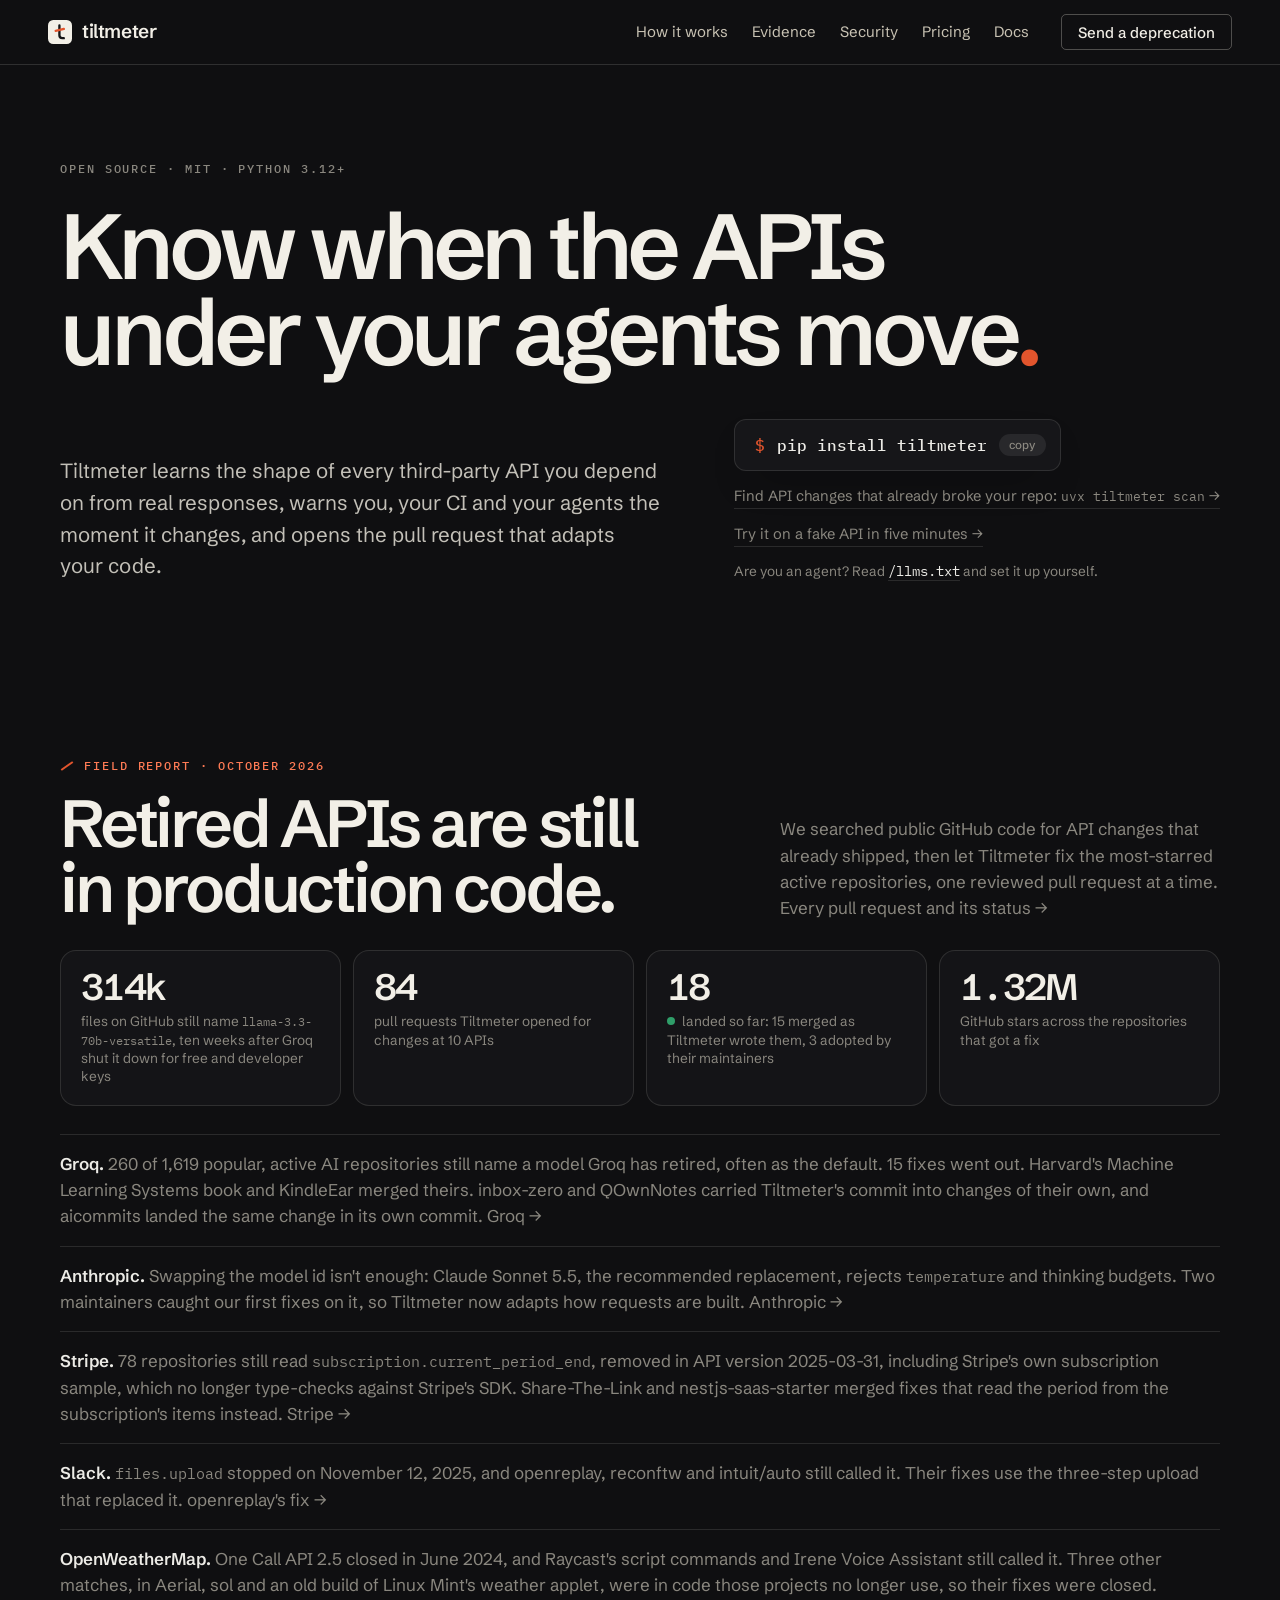
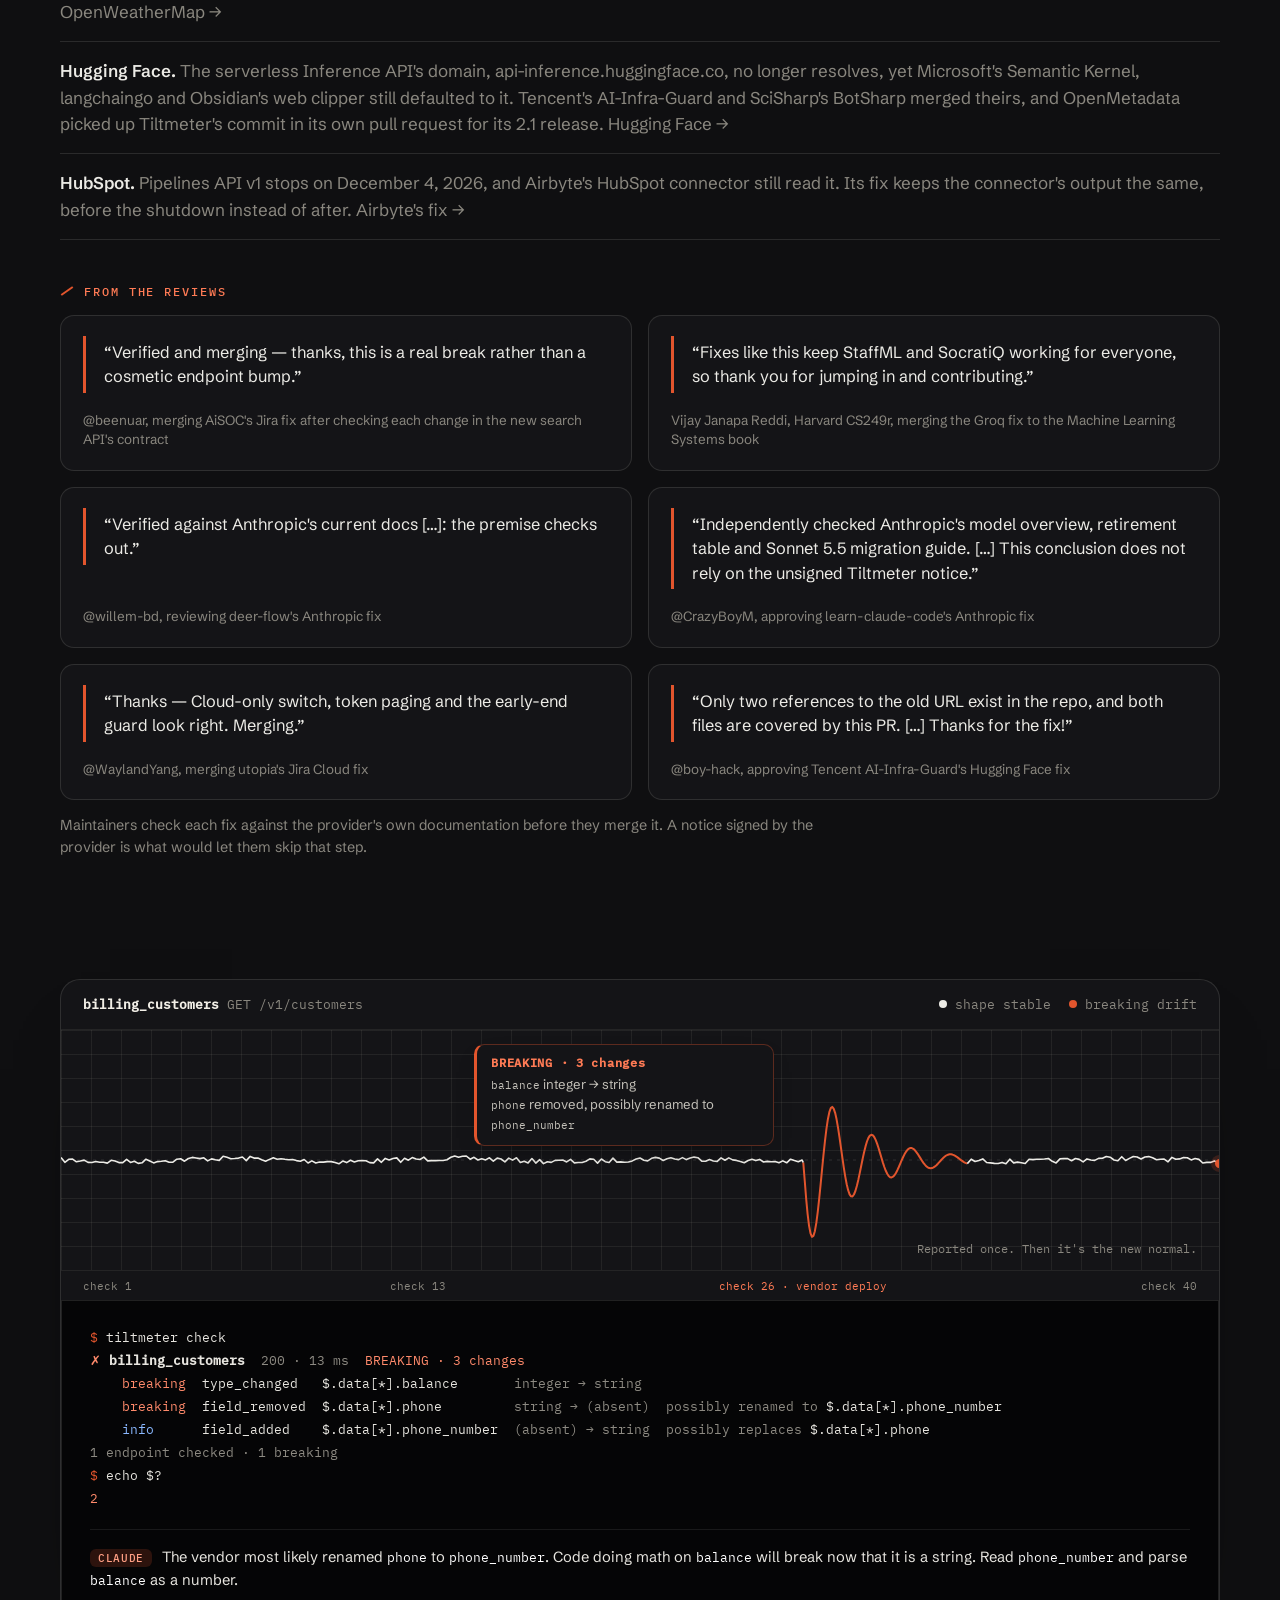
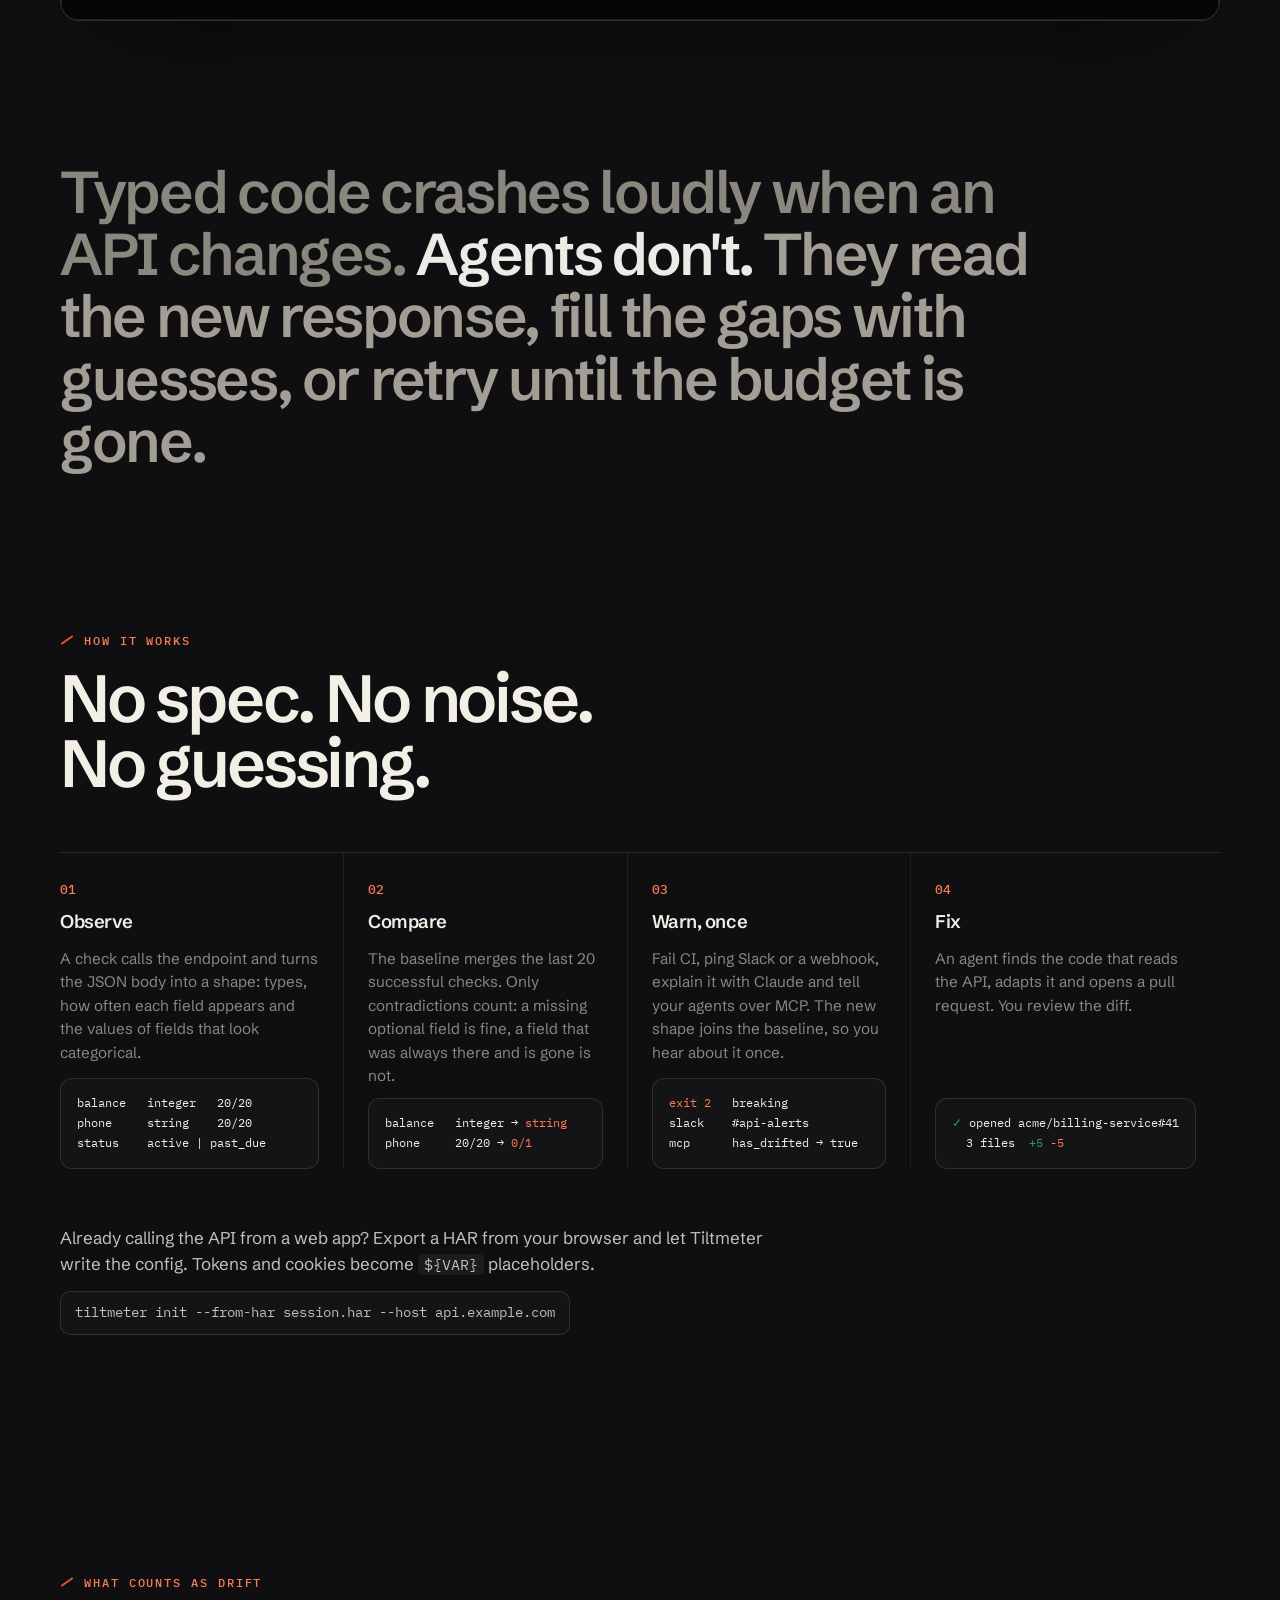
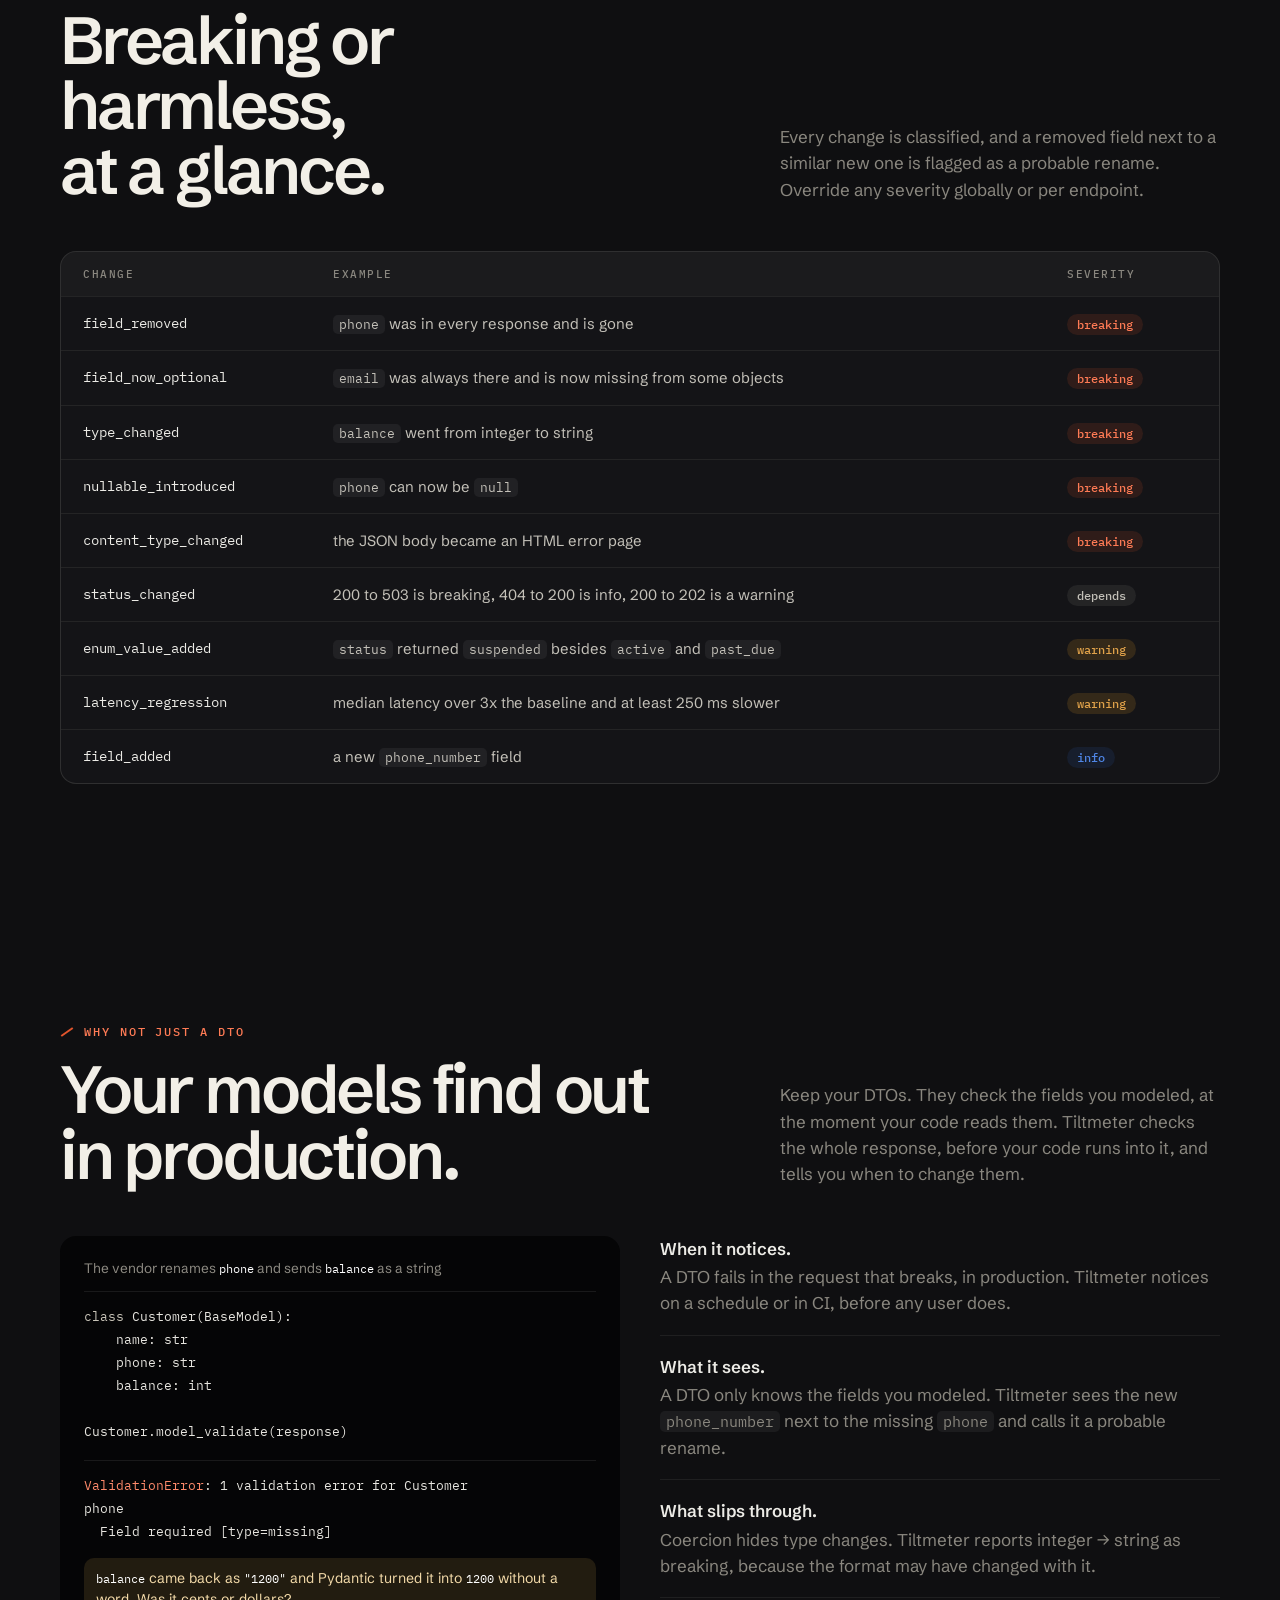
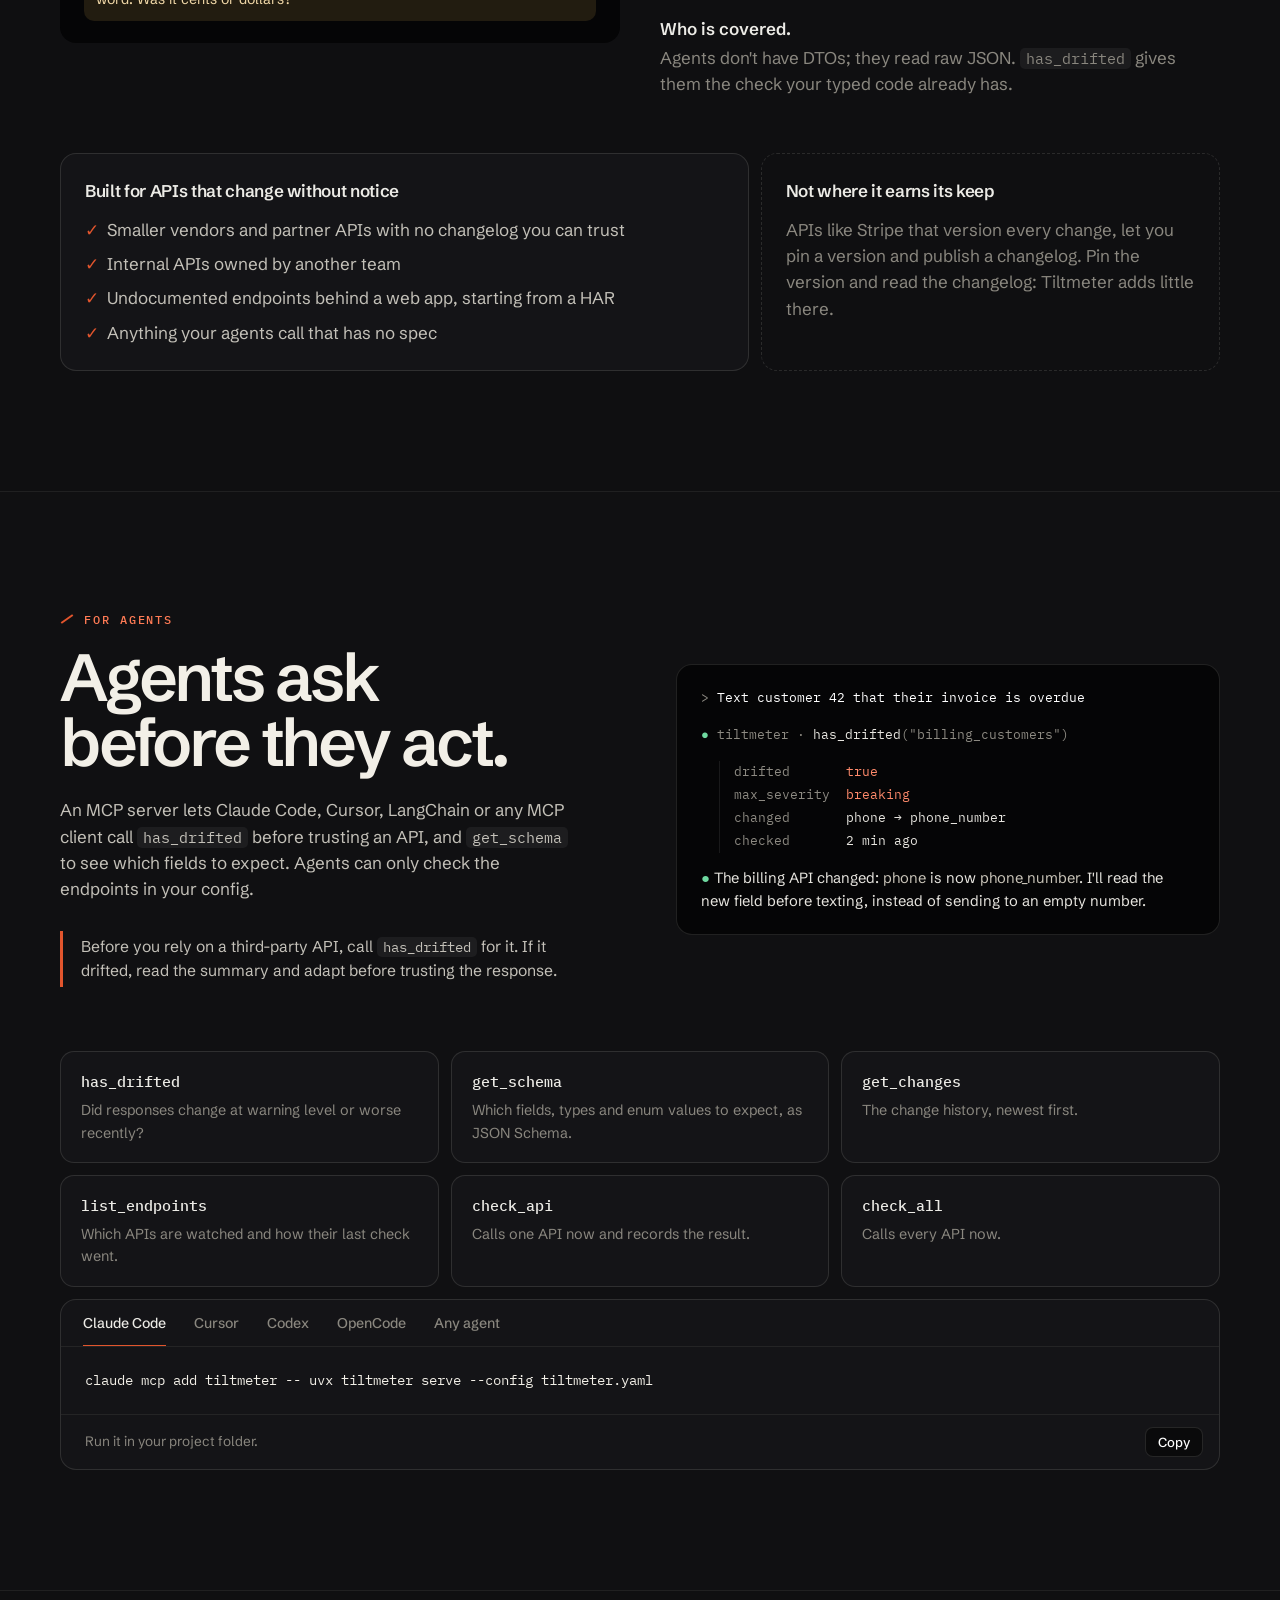
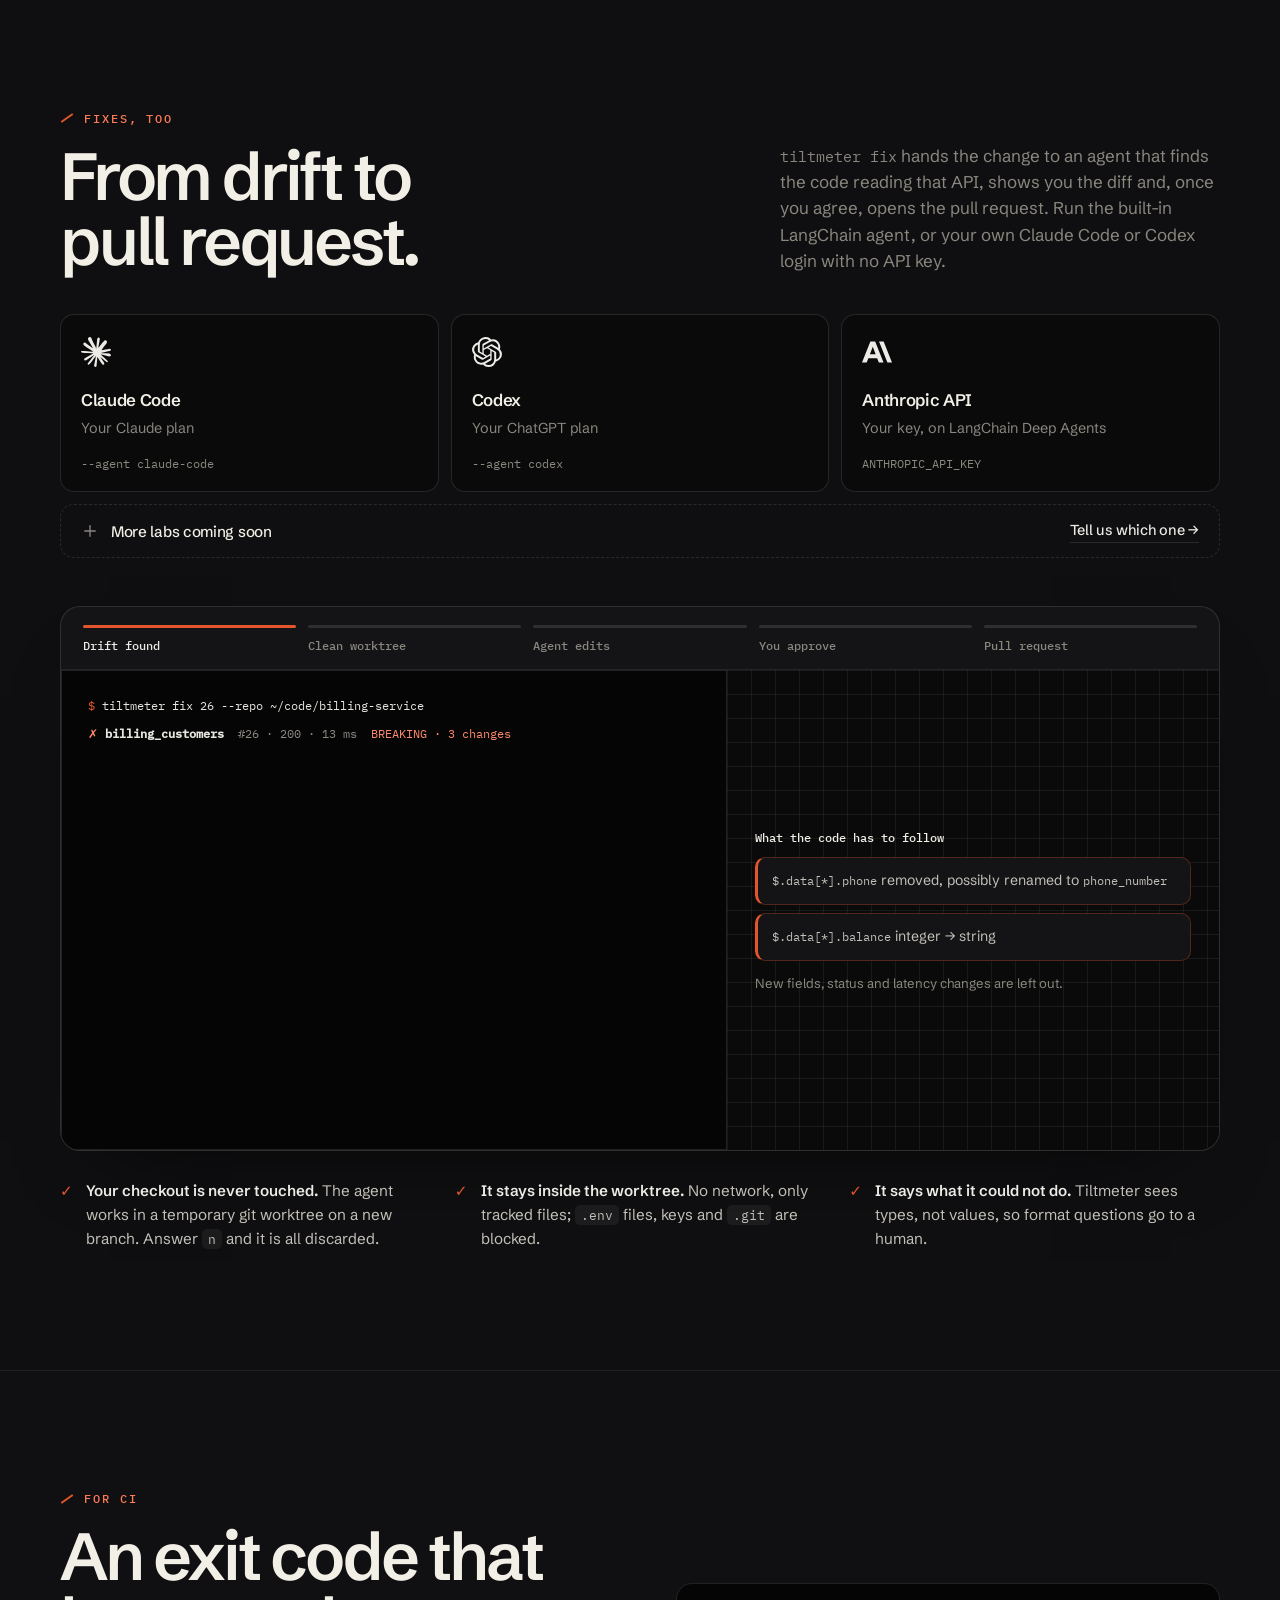
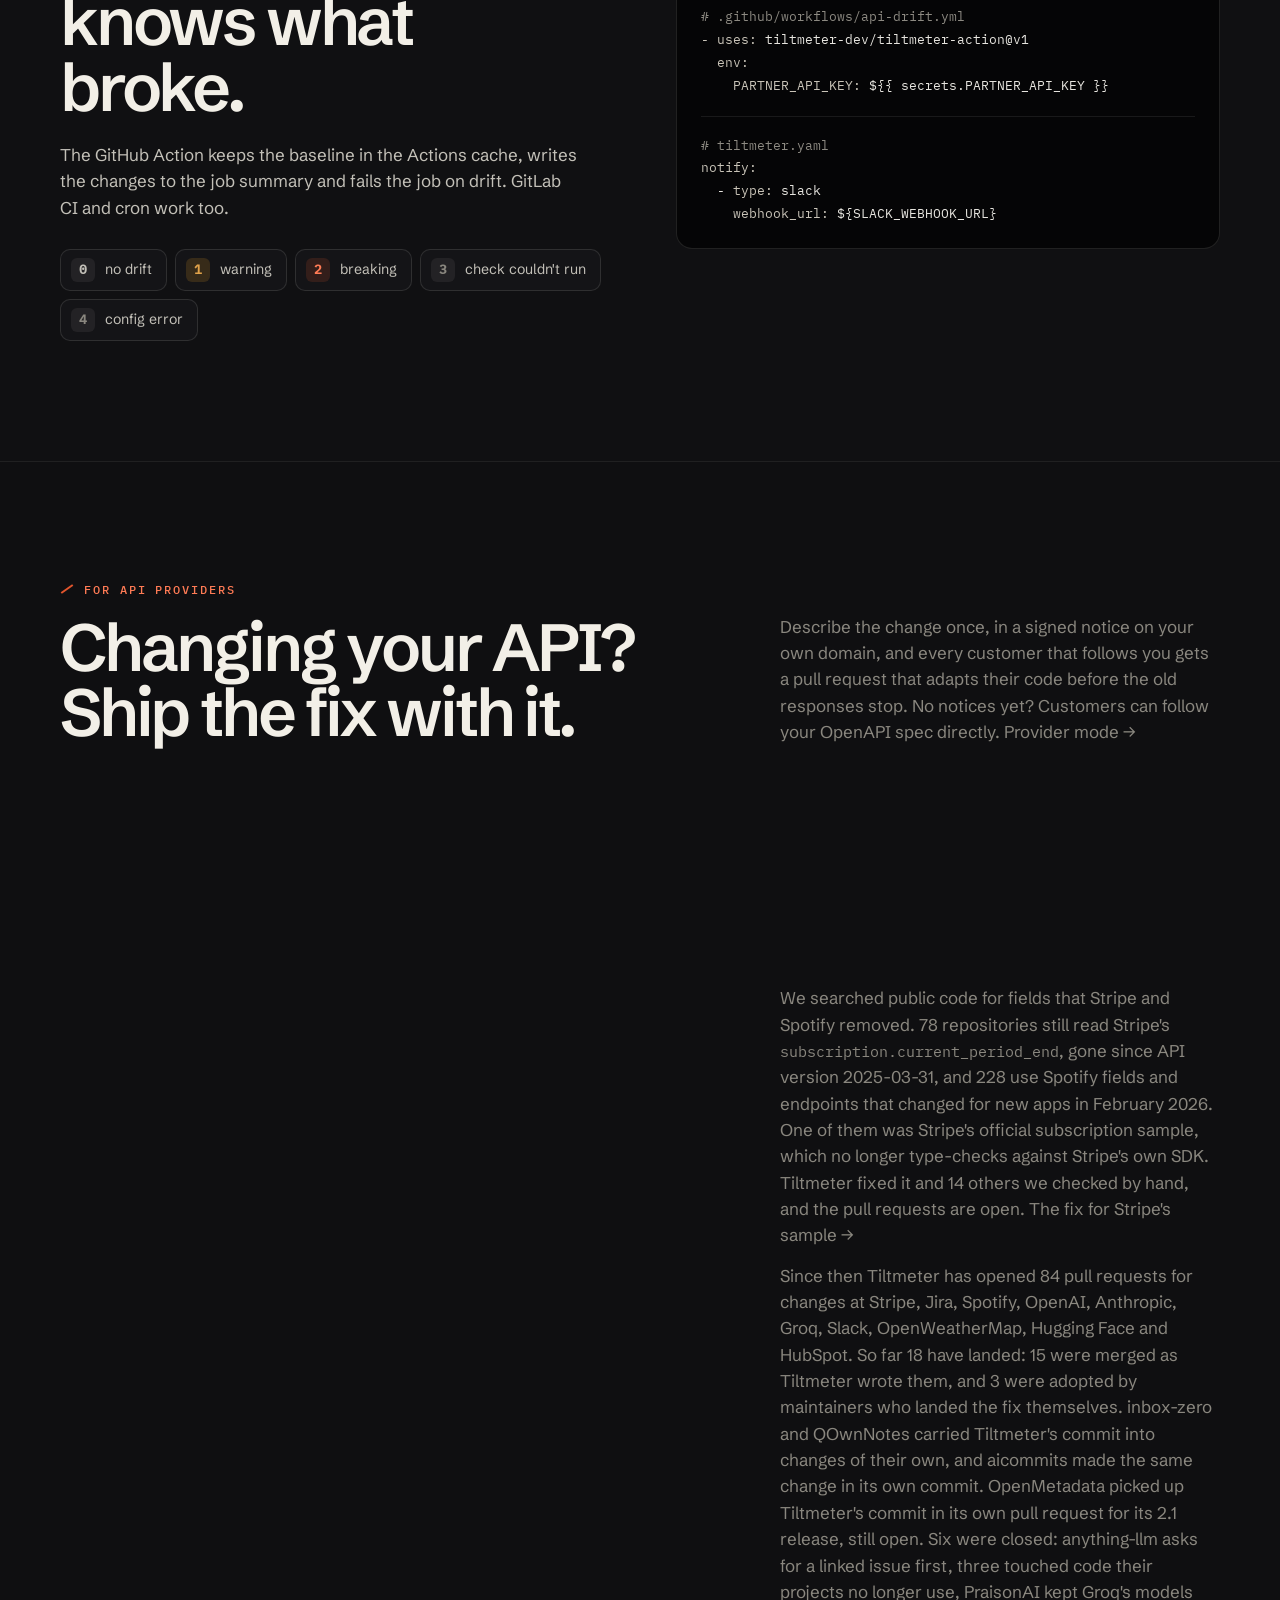
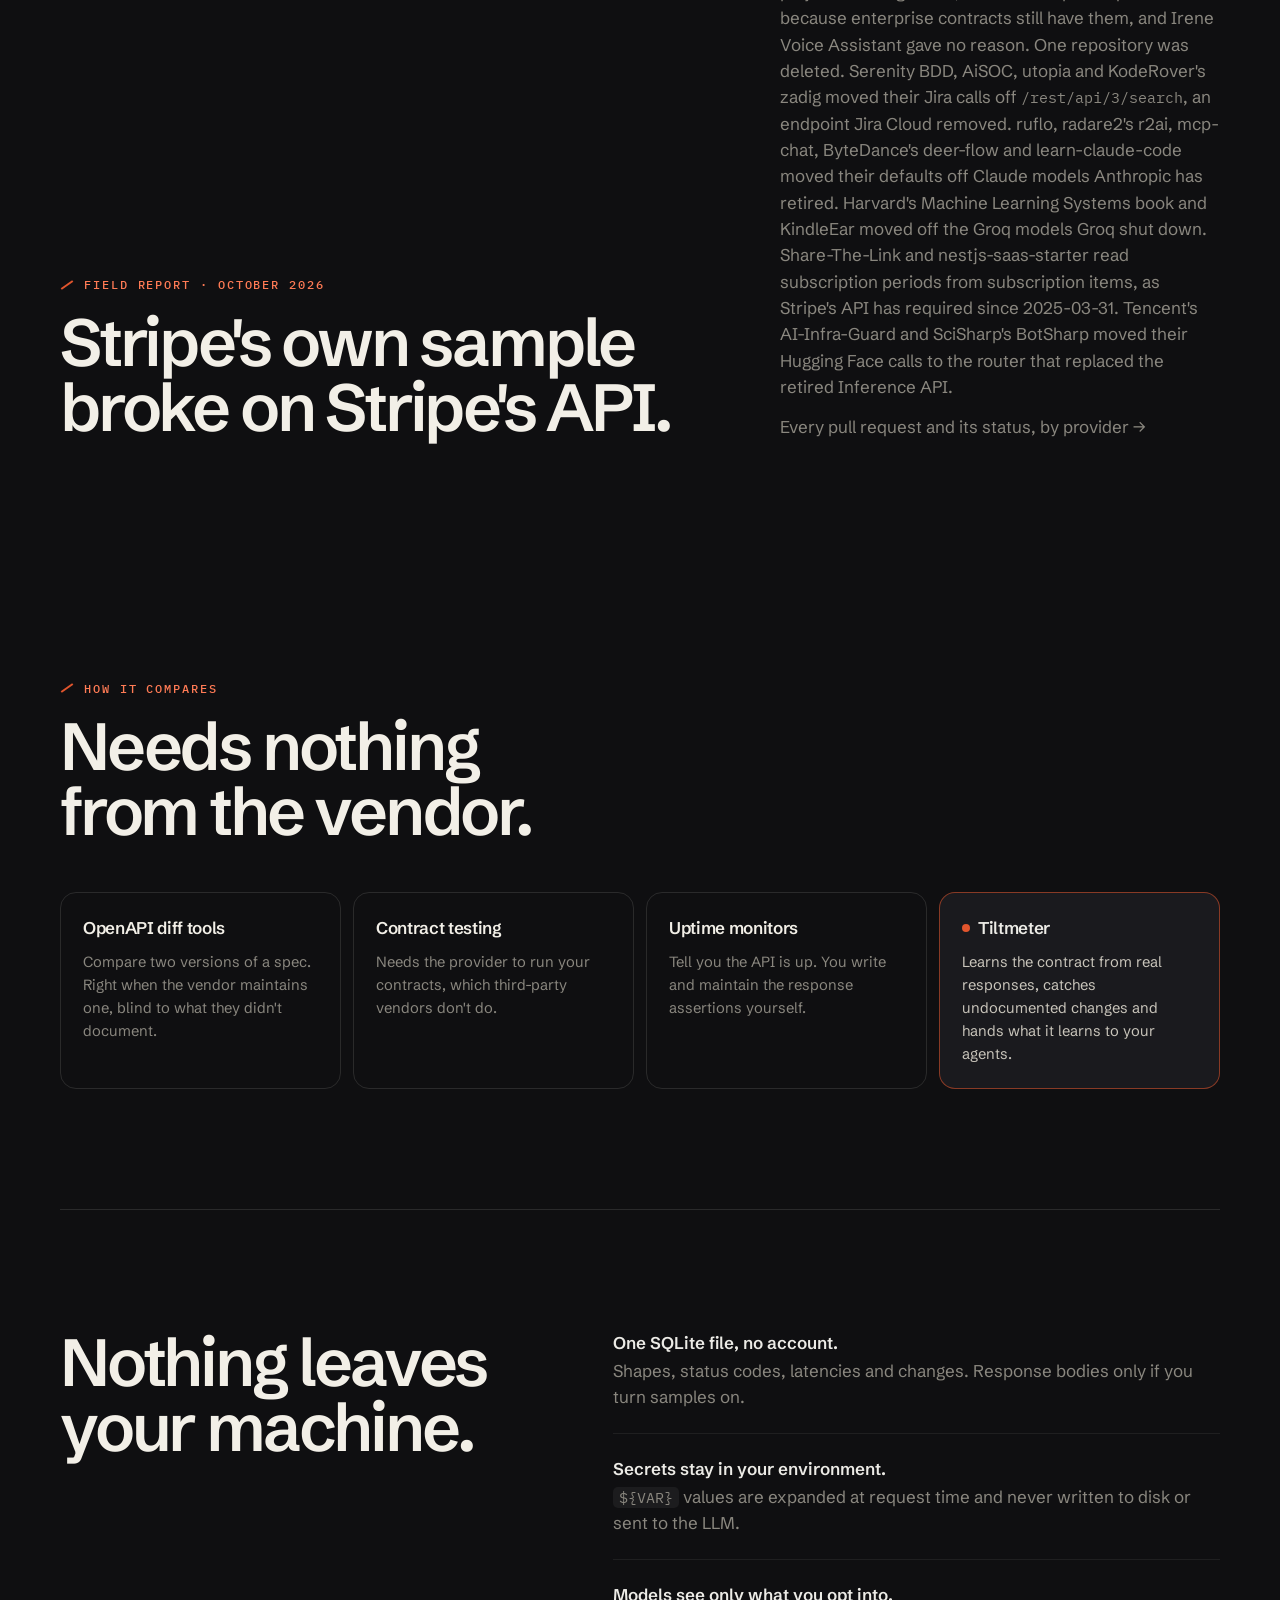
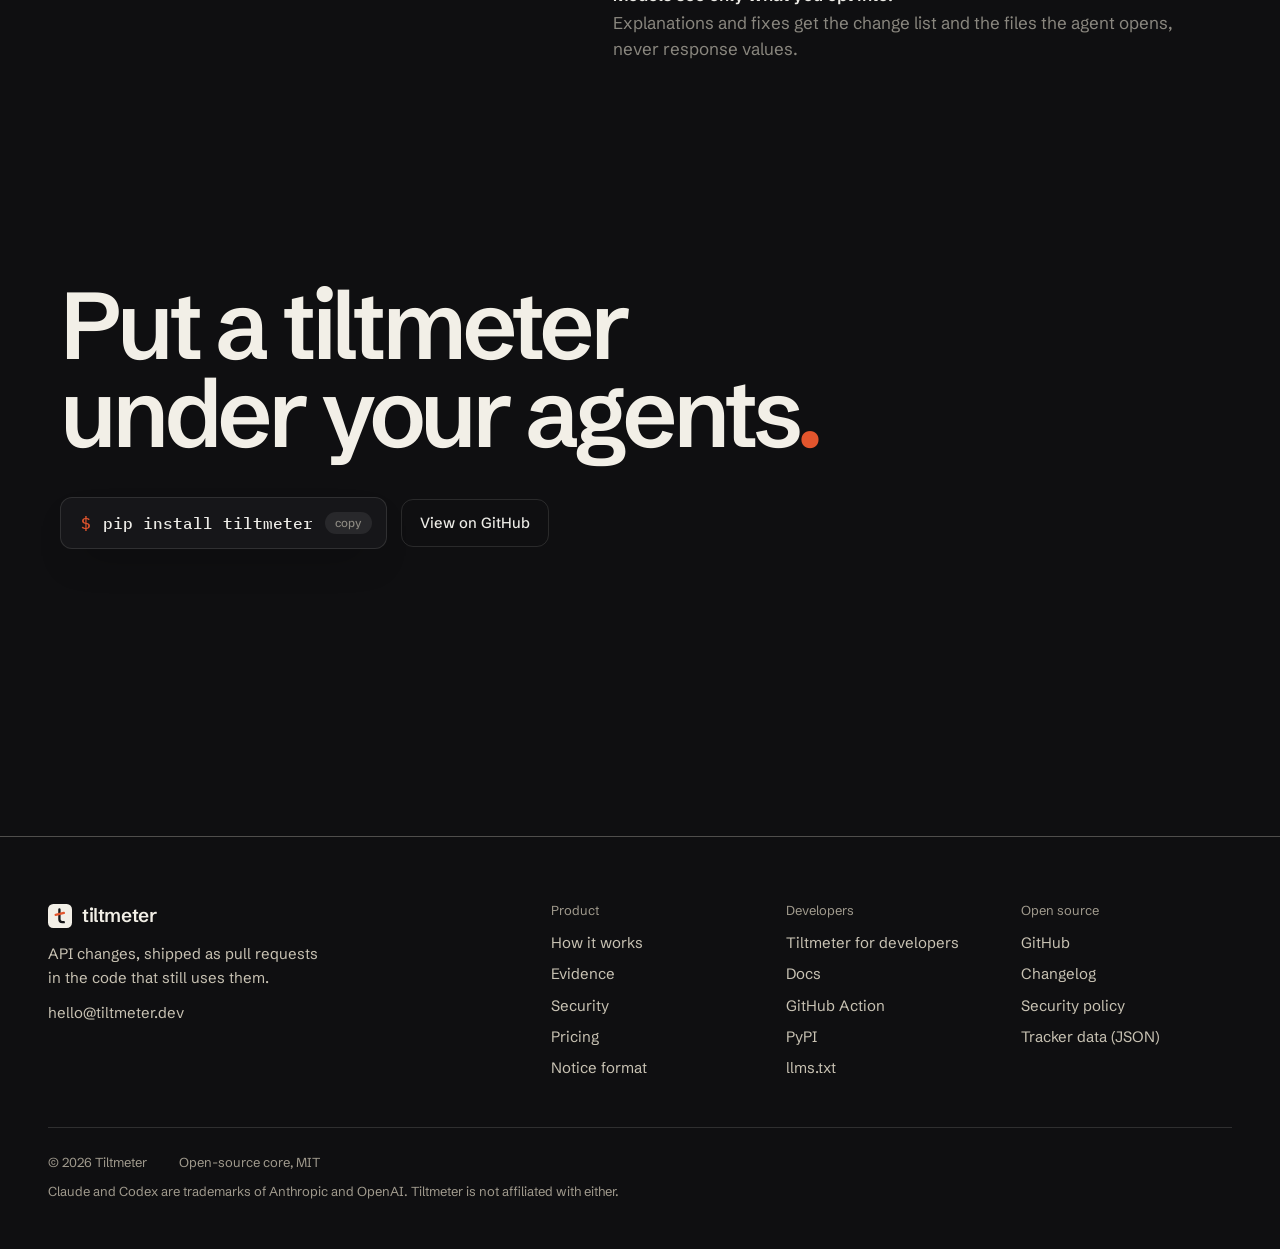
==== developers/index.html @ 2d1560f9 "Merge main: count adopted fixes as landed The home page keeps the redesign; its numbers are brought " ====
<!doctype html>
<html lang="en">
<head>
  <meta charset="utf-8">
  <meta name="viewport" content="width=device-width, initial-scale=1">
  <meta name="color-scheme" content="dark">
  <title>Tiltmeter for developers · Know when the APIs under your agents move</title>
  <meta name="description" content="Know when the APIs under your agents move. Tiltmeter learns the shape of third-party APIs, flags breaking changes, tells your agents over MCP and opens the pull request that adapts your code.">
  <link rel="icon" href="/favicon.svg" type="image/svg+xml">
  <link rel="canonical" href="https://tiltmeter.dev/developers/">
  <meta property="og:type" content="website">
  <meta property="og:url" content="https://tiltmeter.dev/developers/">
  <meta property="og:title" content="Tiltmeter: know when the APIs under your agents move">
  <meta property="og:description" content="Learns the shape of the third-party APIs you depend on, warns you, your CI and your agents the moment it changes, and opens the pull request that adapts your code. Open source.">
  <meta property="og:image" content="https://tiltmeter.dev/og.png">
  <meta property="og:image:width" content="1200">
  <meta property="og:image:height" content="630">
  <meta property="og:image:alt" content="Tiltmeter: know when the APIs under your agents move. pip install tiltmeter">
  <meta name="twitter:card" content="summary_large_image">
  <meta name="twitter:title" content="Tiltmeter: know when the APIs under your agents move">
  <meta name="twitter:description" content="Open-source early warning for the APIs your AI agents depend on, with the fix as a pull request.">
  <meta name="twitter:image" content="https://tiltmeter.dev/og.png">
  <!-- shell:head:start -->
  <script>document.documentElement.classList.add("js")</script>
  <link rel="preload" href="/fonts/schibsted-grotesk-latin.woff2" as="font" type="font/woff2" crossorigin>
  <link rel="preload" href="/fonts/ibm-plex-mono-400-latin.woff2" as="font" type="font/woff2" crossorigin>
  <link rel="stylesheet" href="/styles.css">
  <link rel="stylesheet" href="/tokens.css">
  <link rel="stylesheet" href="/site.css">
  <script src="/site.js" defer></script>
  <!-- shell:head:end -->
  <link rel="alternate" type="text/plain" href="/llms.txt" title="llms.txt">
  <script type="application/ld+json">{"@context": "https://schema.org", "@type": "SoftwareApplication", "name": "Tiltmeter", "url": "https://tiltmeter.dev/", "description": "Open-source early warning for the third-party APIs AI agents depend on: learns response shapes, flags breaking changes, warns agents over MCP and opens the pull request that adapts your code.", "applicationCategory": "DeveloperApplication", "operatingSystem": "Any", "softwareRequirements": "Python 3.12 or later", "license": "https://opensource.org/licenses/MIT", "downloadUrl": "https://pypi.org/project/tiltmeter/", "sameAs": ["https://github.com/tiltmeter-dev/tiltmeter"], "offers": {"@type": "Offer", "price": "0", "priceCurrency": "USD"}}</script>
</head>
<body>
  <!-- shell:nav:start -->
  <a class="skip-link" href="#main">Skip to content</a>
  <header class="site-nav">
    <div class="site-nav__in page">
      <a class="site-brand" href="/" aria-label="Tiltmeter, home"><svg viewBox="0 0 1024 1024" aria-hidden="true"><rect width="1024" height="1024" rx="224" fill="#f2efe7"/><path d="M487 230V651Q487 776 612 776H674" fill="none" stroke="#141416" stroke-width="100" stroke-linecap="round" stroke-linejoin="round"/><path d="M323 425H682" stroke="#e2552d" stroke-width="100" stroke-linecap="round" transform="rotate(-13 487 425)"/></svg><span aria-hidden="true">tiltmeter</span></a>
      <button class="site-nav__toggle" type="button" aria-expanded="false" aria-controls="site-menu">Menu</button>
      <nav class="site-nav__menu" id="site-menu" aria-label="Main">
        <ul class="site-nav__links">
          <li><a href="/#how">How it works</a></li>
          <li><a href="/migrations/">Evidence</a></li>
          <li><a href="/#security">Security</a></li>
          <li><a href="/#pricing">Pricing</a></li>
          <li><a href="https://github.com/tiltmeter-dev/tiltmeter/blob/main/docs/getting-started.md">Docs</a></li>
        </ul>
        <a class="button button--line site-nav__cta" href="mailto:hello@tiltmeter.dev?subject=Our%20next%20deprecation&amp;body=What%20is%20changing%20(endpoint%2C%20model%20or%20field)%3A%0D%0A%0D%0AWhen%20it%20takes%20effect%3A%0D%0A%0D%0ALink%20to%20the%20announcement%20or%20docs%3A%0D%0A">Send a deprecation</a>
      </nav>
    </div>
  </header>
  <!-- shell:nav:end -->

  <main id="main">
    <section class="hero wrap">
      <p class="kicker">Open source · MIT · Python 3.12+</p>
      <h1>Know when the APIs <br>under your agents move<span class="needle">.</span></h1>
      <div class="hero-row">
        <p class="lede">Tiltmeter learns the shape of every third-party API you depend on from real responses, warns you, your CI and your agents the moment it changes, and opens the pull request that adapts your code.</p>
        <div class="cta">
          <button class="install" type="button" data-copy="pip install tiltmeter"><span class="ps">$</span><code>pip install tiltmeter</code><span class="hint">copy</span></button>
          <a class="more" href="https://github.com/tiltmeter-dev/tiltmeter/blob/main/docs/scan.md">Find API changes that already broke your repo: <code>uvx tiltmeter scan</code> →</a>
          <a class="more" href="https://github.com/tiltmeter-dev/tiltmeter/blob/main/docs/getting-started.md">Try it on a fake API in five minutes →</a>
          <p class="agent-note">Are you an agent? Read <a href="/llms.txt">/llms.txt</a> and set it up yourself.</p>
        </div>
      </div>
    </section>

    <section id="findings" class="wrap section">
      <div class="split-head">
        <div>
          <p class="eyebrow">Field report · October 2026</p>
          <h2>Retired APIs are still<br>in production code.</h2>
        </div>
        <p class="side">We searched public GitHub code for API changes that already shipped, then let Tiltmeter fix the most-starred active repositories, one reviewed pull request at a time. <a href="/migrations/">Every pull request and its status →</a></p>
      </div>
      <dl class="stats four">
        <div class="stat"><dt>files on GitHub still name <code>llama-3.3-70b-versatile</code>, ten weeks after Groq shut it down for free and developer keys</dt><dd>314k</dd></div>
        <div class="stat"><dt>pull requests Tiltmeter opened for changes at 10 APIs</dt><dd>84</dd></div>
        <div class="stat merged"><dt>landed so far: 15 merged as Tiltmeter wrote them, 3 adopted by their maintainers</dt><dd>18</dd></div>
        <div class="stat"><dt>GitHub stars across the repositories that got a fix</dt><dd>1.32M</dd></div>
      </dl>
      <ul class="findings">
        <li><b>Groq.</b> 260 of 1,619 popular, active AI repositories still name a model Groq has retired, often as the default. 15 fixes went out. Harvard's Machine Learning Systems book and KindleEar merged theirs. inbox-zero and QOwnNotes carried Tiltmeter's commit into changes of their own, and aicommits landed the same change in its own commit. <a href="/migrations/groq/">Groq →</a></li>
        <li><b>Anthropic.</b> Swapping the model id isn't enough: Claude Sonnet 5.5, the recommended replacement, rejects <code>temperature</code> and thinking budgets. Two maintainers caught our first fixes on it, so Tiltmeter now adapts how requests are built. <a href="/migrations/anthropic/">Anthropic →</a></li>
        <li><b>Stripe.</b> 78 repositories still read <code>subscription.current_period_end</code>, removed in API version 2025-03-31, including Stripe's own subscription sample, which no longer type-checks against Stripe's SDK. Share-The-Link and nestjs-saas-starter merged fixes that read the period from the subscription's items instead. <a href="/migrations/stripe/">Stripe →</a></li>
        <li><b>Slack.</b> <code>files.upload</code> stopped on November 12, 2025, and openreplay, reconftw and intuit/auto still called it. Their fixes use the three-step upload that replaced it. <a href="https://github.com/openreplay/openreplay/pull/5067">openreplay's fix →</a></li>
        <li><b>OpenWeatherMap.</b> One Call API 2.5 closed in June 2024, and Raycast's script commands and Irene Voice Assistant still called it. Three other matches, in Aerial, sol and an old build of Linux Mint's weather applet, were in code those projects no longer use, so their fixes were closed. <a href="/migrations/openweathermap/">OpenWeatherMap →</a></li>
        <li><b>Hugging Face.</b> The serverless Inference API's domain, api-inference.huggingface.co, no longer resolves, yet Microsoft's Semantic Kernel, langchaingo and Obsidian's web clipper still defaulted to it. Tencent's <a href="https://github.com/Tencent/AI-Infra-Guard/pull/728">AI-Infra-Guard</a> and SciSharp's <a href="https://github.com/SciSharp/BotSharp/pull/1464">BotSharp</a> merged theirs, and OpenMetadata picked up Tiltmeter's commit in <a href="https://github.com/open-metadata/OpenMetadata/pull/37039">its own pull request</a> for its 2.1 release. <a href="/migrations/huggingface/">Hugging Face →</a></li>
        <li><b>HubSpot.</b> Pipelines API v1 stops on December 4, 2026, and Airbyte's HubSpot connector still read it. Its fix keeps the connector's output the same, before the shutdown instead of after. <a href="https://github.com/airbytehq/airbyte/pull/89936">Airbyte's fix →</a></li>
      </ul>
      <div class="quotes">
        <p class="eyebrow">From the reviews</p>
        <div class="quotes-grid">
          <figure>
            <blockquote>“Verified and merging — thanks, this is a real break rather than a cosmetic endpoint bump.”</blockquote>
            <figcaption>@beenuar, <a href="https://github.com/beenuar/AiSOC/pull/1524#issuecomment-6448411393">merging AiSOC's Jira fix</a> after checking each change in the new search API's contract</figcaption>
          </figure>
          <figure>
            <blockquote>“Fixes like this keep StaffML and SocratiQ working for everyone, so thank you for jumping in and contributing.”</blockquote>
            <figcaption>Vijay Janapa Reddi, Harvard CS249r, <a href="https://github.com/harvard-edge/cs249r_book/pull/2163#issuecomment-6437003343">merging the Groq fix</a> to the Machine Learning Systems book</figcaption>
          </figure>
          <figure>
            <blockquote>“Verified against Anthropic's current docs […]: the premise checks out.”</blockquote>
            <figcaption>@willem-bd, <a href="https://github.com/bytedance/deer-flow/pull/7585#pullrequestreview-5660234306">reviewing deer-flow's Anthropic fix</a></figcaption>
          </figure>
          <figure>
            <blockquote>“Independently checked Anthropic's model overview, retirement table and Sonnet 5.5 migration guide. […] This conclusion does not rely on the unsigned Tiltmeter notice.”</blockquote>
            <figcaption>@CrazyBoyM, <a href="https://github.com/shareAI-lab/learn-claude-code/pull/602#pullrequestreview-5662105865">approving learn-claude-code's Anthropic fix</a></figcaption>
          </figure>
          <figure>
            <blockquote>“Thanks — Cloud-only switch, token paging and the early-end guard look right. Merging.”</blockquote>
            <figcaption>@WaylandYang, <a href="https://github.com/deeplethe/utopia/pull/1453#pullrequestreview-5696328354">merging utopia's Jira Cloud fix</a></figcaption>
          </figure>
          <figure>
            <blockquote>“Only two references to the old URL exist in the repo, and both files are covered by this PR. […] Thanks for the fix!”</blockquote>
            <figcaption>@boy-hack, <a href="https://github.com/Tencent/AI-Infra-Guard/pull/728#pullrequestreview-5676830654">approving Tencent AI-Infra-Guard's Hugging Face fix</a></figcaption>
          </figure>
        </div>
        <p class="quotes-note">Maintainers check each fix against the provider's own documentation before they merge it. A notice signed by the provider is what would let them skip that step.</p>
      </div>
    </section>

    <section class="wrap" aria-label="Example: a vendor renames a field and Tiltmeter catches it">
      <figure class="instrument">
        <div class="trace-head">
          <span><b>billing_customers</b> <span class="muted">GET /v1/customers</span></span>
          <span class="legend"><i class="dot ok"></i>shape stable <i class="dot bad"></i>breaking drift</span>
        </div>
        <div class="trace" data-trace>
          <svg viewBox="0 0 1200 220" preserveAspectRatio="none" aria-hidden="true">
            <line class="baseline" x1="0" y1="120" x2="1200" y2="120"/>
            <path class="seg before"/>
            <path class="seg quake"/>
            <path class="seg after"/>
          </svg>
          <div class="event">
            <p class="event-title">BREAKING · 3 changes</p>
            <p><code>balance</code> integer → string</p>
            <p><code>phone</code> removed, possibly renamed to <code>phone_number</code></p>
          </div>
          <p class="settle">Reported once. Then it's the new normal.</p>
        </div>
        <div class="ticks" aria-hidden="true"><span>check 1</span><span style="left: 30.8%">check 13</span><span class="hot" style="left: 64.1%">check 26 · vendor deploy</span><span>check 40</span></div>
        <div class="term dark">
<pre><span class="ps">$</span> tiltmeter check
<span class="bad">✗</span> <b>billing_customers</b>  <span class="mu">200 · 13 ms</span>  <span class="bad">BREAKING · 3 changes</span>
    <span class="bad">breaking</span>  type_changed   $.data[*].balance       <span class="mu">integer → string</span>
    <span class="bad">breaking</span>  field_removed  $.data[*].phone         <span class="mu">string → (absent)  possibly renamed to</span> $.data[*].phone_number
    <span class="info">info</span>      field_added    $.data[*].phone_number  <span class="mu">(absent) → string  possibly replaces</span> $.data[*].phone
<span class="mu">1 endpoint checked · 1 breaking</span>
<span class="ps">$</span> echo $?
<span class="bad">2</span></pre>
          <p class="explain"><span class="tag">Claude</span>The vendor most likely renamed <code>phone</code> to <code>phone_number</code>. Code doing math on <code>balance</code> will break now that it is a string. Read <code>phone_number</code> and parse <code>balance</code> as a number.</p>
        </div>
      </figure>
    </section>

    <section class="statement wrap">
      <p>Typed code crashes loudly when an API changes. <span class="ink">Agents don't.</span> <span class="soft">They read the new response, fill the gaps with guesses, or retry until the budget is gone.</span></p>
    </section>

    <section id="how" class="wrap section">
      <p class="eyebrow">How it works</p>
      <h2>No spec. No noise.<br>No guessing.</h2>
      <ol class="steps">
        <li>
          <span class="n">01</span>
          <h3>Observe</h3>
          <p>A check calls the endpoint and turns the JSON body into a shape: types, how often each field appears and the values of fields that look categorical.</p>
<pre class="mini">balance   integer   20/20
phone     string    20/20
status    active | past_due</pre>
        </li>
        <li>
          <span class="n">02</span>
          <h3>Compare</h3>
          <p>The baseline merges the last 20 successful checks. Only contradictions count: a missing optional field is fine, a field that was always there and is gone is not.</p>
<pre class="mini">balance   integer → <span class="bad">string</span>
phone     20/20 → <span class="bad">0/1</span></pre>
        </li>
        <li>
          <span class="n">03</span>
          <h3>Warn, once</h3>
          <p>Fail CI, ping Slack or a webhook, explain it with Claude and tell your agents over MCP. The new shape joins the baseline, so you hear about it once.</p>
<pre class="mini"><span class="bad">exit 2</span>   breaking
slack    #api-alerts
mcp      has_drifted → true</pre>
        </li>
        <li>
          <span class="n">04</span>
          <h3>Fix</h3>
          <p>An agent finds the code that reads the API, adapts it and opens a pull request. You review the diff.</p>
<pre class="mini"><span class="ok">✓</span> opened acme/billing-service#41
  3 files  <span class="ok">+5</span> <span class="bad">-5</span></pre>
        </li>
      </ol>
      <p class="har">Already calling the API from a web app? Export a HAR from your browser and let Tiltmeter write the config. Tokens and cookies become <code>${VAR}</code> placeholders.<code class="line">tiltmeter init --from-har session.har --host api.example.com</code></p>
    </section>

    <section id="drift" class="wrap section">
      <div class="split-head">
        <div>
          <p class="eyebrow">What counts as drift</p>
          <h2>Breaking or harmless,<br>at a glance.</h2>
        </div>
        <p class="side">Every change is classified, and a removed field next to a similar new one is flagged as a probable rename. Override any severity globally or per endpoint.</p>
      </div>
      <div class="table" role="table" aria-label="Kinds of drift">
        <div class="tr th" role="row"><span role="columnheader">Change</span><span role="columnheader">Example</span><span role="columnheader">Severity</span></div>
        <div class="tr" role="row"><code role="cell">field_removed</code><span role="cell"><code>phone</code> was in every response and is gone</span><span role="cell"><b class="sev bad">breaking</b></span></div>
        <div class="tr" role="row"><code role="cell">field_now_optional</code><span role="cell"><code>email</code> was always there and is now missing from some objects</span><span role="cell"><b class="sev bad">breaking</b></span></div>
        <div class="tr" role="row"><code role="cell">type_changed</code><span role="cell"><code>balance</code> went from integer to string</span><span role="cell"><b class="sev bad">breaking</b></span></div>
        <div class="tr" role="row"><code role="cell">nullable_introduced</code><span role="cell"><code>phone</code> can now be <code>null</code></span><span role="cell"><b class="sev bad">breaking</b></span></div>
        <div class="tr" role="row"><code role="cell">content_type_changed</code><span role="cell">the JSON body became an HTML error page</span><span role="cell"><b class="sev bad">breaking</b></span></div>
        <div class="tr" role="row"><code role="cell">status_changed</code><span role="cell">200 to 503 is breaking, 404 to 200 is info, 200 to 202 is a warning</span><span role="cell"><b class="sev">depends</b></span></div>
        <div class="tr" role="row"><code role="cell">enum_value_added</code><span role="cell"><code>status</code> returned <code>suspended</code> besides <code>active</code> and <code>past_due</code></span><span role="cell"><b class="sev warn">warning</b></span></div>
        <div class="tr" role="row"><code role="cell">latency_regression</code><span role="cell">median latency over 3x the baseline and at least 250 ms slower</span><span role="cell"><b class="sev warn">warning</b></span></div>
        <div class="tr" role="row"><code role="cell">field_added</code><span role="cell">a new <code>phone_number</code> field</span><span role="cell"><b class="sev info">info</b></span></div>
      </div>
    </section>

    <section id="dto" class="wrap section">
      <div class="split-head">
        <div>
          <p class="eyebrow">Why not just a DTO</p>
          <h2>Your models find out<br>in production.</h2>
        </div>
        <p class="side">Keep your DTOs. They check the fields you modeled, at the moment your code reads them. Tiltmeter checks the whole response, before your code runs into it, and tells you when to change them.</p>
      </div>
      <div class="dto">
        <div class="dto-code">
          <p class="dto-label">The vendor renames <code>phone</code> and sends <code>balance</code> as a string</p>
<pre><span class="k">class</span> Customer(BaseModel):
    name: str
    phone: str
    balance: int

Customer.model_validate(response)</pre>
<pre class="dto-out"><span class="bad">ValidationError</span>: 1 validation error for Customer
phone
  Field required [type=missing]</pre>
          <p class="dto-quiet"><code>balance</code> came back as <code>"1200"</code> and Pydantic turned it into <code>1200</code> without a word. Was it cents or dollars?</p>
        </div>
        <ul class="dto-points">
          <li><b>When it notices.</b> A DTO fails in the request that breaks, in production. Tiltmeter notices on a schedule or in CI, before any user does.</li>
          <li><b>What it sees.</b> A DTO only knows the fields you modeled. Tiltmeter sees the new <code>phone_number</code> next to the missing <code>phone</code> and calls it a probable rename.</li>
          <li><b>What slips through.</b> Coercion hides type changes. Tiltmeter reports integer → string as breaking, because the format may have changed with it.</li>
          <li><b>Who is covered.</b> Agents don't have DTOs; they read raw JSON. <code>has_drifted</code> gives them the check your typed code already has.</li>
        </ul>
      </div>

      <div class="fit">
        <div class="fit-yes">
          <p class="fit-title">Built for APIs that change without notice</p>
          <ul>
            <li>Smaller vendors and partner APIs with no changelog you can trust</li>
            <li>Internal APIs owned by another team</li>
            <li>Undocumented endpoints behind a web app, starting from a HAR</li>
            <li>Anything your agents call that has no spec</li>
          </ul>
        </div>
        <div class="fit-no">
          <p class="fit-title">Not where it earns its keep</p>
          <p>APIs like Stripe that version every change, let you pin a version and publish a changelog. Pin the version and read the changelog: Tiltmeter adds little there.</p>
        </div>
      </div>
    </section>

    <section id="agents" class="band">
      <div class="wrap section">
        <div class="two">
          <div>
            <p class="eyebrow">For agents</p>
            <h2>Agents ask<br>before they act.</h2>
            <p class="body">An MCP server lets Claude Code, Cursor, LangChain or any MCP client call <code>has_drifted</code> before trusting an API, and <code>get_schema</code> to see which fields to expect. Agents can only check the endpoints in your config.</p>
            <blockquote>Before you rely on a third-party API, call <code>has_drifted</code> for it. If it drifted, read the summary and adapt before trusting the response.</blockquote>
          </div>
          <div class="term dark reply">
            <p class="said"><span class="mu">&gt;</span> Text customer 42 that their invoice is overdue</p>
            <p class="call"><span class="ok">●</span> <span class="mu">tiltmeter ·</span> has_drifted<span class="mu">("billing_customers")</span></p>
<pre class="result"><span class="mu">drifted</span>       <span class="bad">true</span>
<span class="mu">max_severity</span>  <span class="bad">breaking</span>
<span class="mu">changed</span>       phone → phone_number
<span class="mu">checked</span>       2 min ago</pre>
            <p class="answer-line"><span class="ok">●</span> The billing API changed: <span class="k">phone</span> is now <span class="k">phone_number</span>. I'll read the new field before texting, instead of sending to an empty number.</p>
          </div>
        </div>

        <div class="tools">
          <div><code>has_drifted</code><span>Did responses change at warning level or worse recently?</span></div>
          <div><code>get_schema</code><span>Which fields, types and enum values to expect, as JSON Schema.</span></div>
          <div><code>get_changes</code><span>The change history, newest first.</span></div>
          <div><code>list_endpoints</code><span>Which APIs are watched and how their last check went.</span></div>
          <div><code>check_api</code><span>Calls one API now and records the result.</span></div>
          <div><code>check_all</code><span>Calls every API now.</span></div>
        </div>

        <div class="box">
          <div class="tabs" role="tablist" aria-label="Install in your agent"><button role="tab" class="tab on" data-tab="claude">Claude Code</button><button role="tab" class="tab" data-tab="cursor">Cursor</button><button role="tab" class="tab" data-tab="codex">Codex</button><button role="tab" class="tab" data-tab="opencode">OpenCode</button><button role="tab" class="tab" data-tab="prompt">Any agent</button></div>
          <div class="panel on" data-panel="claude">
            <pre class="snippet">claude mcp add tiltmeter -- uvx tiltmeter serve --config tiltmeter.yaml</pre>
            <div class="panel-foot"><span>Run it in your project folder.</span><span class="btns"><button class="copy" type="button" data-copy-from="claude">Copy</button></span></div>
          </div>
          <div class="panel" data-panel="cursor">
            <pre class="snippet">{
  &quot;mcpServers&quot;: {
    &quot;tiltmeter&quot;: {
      &quot;command&quot;: &quot;uvx&quot;,
      &quot;args&quot;: [&quot;tiltmeter&quot;, &quot;serve&quot;, &quot;--config&quot;, &quot;tiltmeter.yaml&quot;]
    }
  }
}</pre>
            <div class="panel-foot"><span>Or paste this into .cursor/mcp.json.</span><span class="btns"><a class="btn small" href="cursor://anysphere.cursor-deeplink/mcp/install?name=tiltmeter&amp;config=eyJjb21tYW5kIjoidXZ4IiwiYXJncyI6WyJ0aWx0bWV0ZXIiLCJzZXJ2ZSIsIi0tY29uZmlnIiwidGlsdG1ldGVyLnlhbWwiXX0=">Add to Cursor</a><button class="copy" type="button" data-copy-from="cursor">Copy</button></span></div>
          </div>
          <div class="panel" data-panel="codex">
            <pre class="snippet">codex mcp add tiltmeter -- uvx tiltmeter serve --config tiltmeter.yaml</pre>
            <div class="panel-foot"><span>Or add [mcp_servers.tiltmeter] to ~/.codex/config.toml.</span><span class="btns"><button class="copy" type="button" data-copy-from="codex">Copy</button></span></div>
          </div>
          <div class="panel" data-panel="opencode">
            <pre class="snippet">{
  &quot;$schema&quot;: &quot;https://opencode.ai/config.json&quot;,
  &quot;mcp&quot;: {
    &quot;tiltmeter&quot;: {
      &quot;type&quot;: &quot;local&quot;,
      &quot;command&quot;: [&quot;uvx&quot;, &quot;tiltmeter&quot;, &quot;serve&quot;, &quot;--config&quot;, &quot;tiltmeter.yaml&quot;],
      &quot;enabled&quot;: true
    }
  }
}</pre>
            <div class="panel-foot"><span>Add this to opencode.json in your project.</span><span class="btns"><button class="copy" type="button" data-copy-from="opencode">Copy</button></span></div>
          </div>
          <div class="panel" data-panel="prompt">
            <pre class="snippet prose">Set up Tiltmeter (https://github.com/tiltmeter-dev/tiltmeter) in this project so you can check whether the third-party APIs we use have changed before relying on them.

1. Find the external HTTP APIs this codebase calls that return JSON.
2. Create tiltmeter.yaml in the project root with one endpoint per API. Use ${ENV_VAR} placeholders for keys, never literal secrets. Docs: https://github.com/tiltmeter-dev/tiltmeter/blob/main/docs/configuration.md
3. Add .tiltmeter/ to .gitignore and run `uvx tiltmeter check` once to record the baselines.
4. Register the MCP server for yourself, using the command: uvx tiltmeter serve --config tiltmeter.yaml
5. Add to CLAUDE.md or AGENTS.md: &quot;Before relying on a third-party API, call the tiltmeter has_drifted tool for it.&quot;

Show me the endpoints you chose before writing the file.</pre>
            <div class="panel-foot"><span>Paste it into any coding agent. It finds your APIs, writes the config and installs the server.</span><span class="btns"><button class="copy" type="button" data-copy-from="prompt">Copy</button></span></div>
          </div>
        </div>
      </div>
    </section>

    <section id="fix" class="wrap section">
      <div class="split-head">
        <div>
          <p class="eyebrow">Fixes, too</p>
          <h2>From drift to<br>pull request.</h2>
        </div>
        <p class="side"><code>tiltmeter fix</code> hands the change to an agent that finds the code reading that API, shows you the diff and, once you agree, opens the pull request. Run the built-in LangChain agent, or your own Claude Code or Codex login with no API key.</p>
      </div>

      <ul class="runs-list runs-dev" aria-label="Agents that can run the fix">
        <li>
          <svg viewBox="0 0 24 24" aria-hidden="true"><path d="m4.7144 15.9555 4.7174-2.6471.079-.2307-.079-.1275h-.2307l-.7893-.0486-2.6956-.0729-2.3375-.0971-2.2646-.1214-.5707-.1215-.5343-.7042.0546-.3522.4797-.3218.686.0608 1.5179.1032 2.2767.1578 1.6514.0972 2.4468.255h.3886l.0546-.1579-.1336-.0971-.1032-.0972L6.973 9.8356l-2.55-1.6879-1.3356-.9714-.7225-.4918-.3643-.4614-.1578-1.0078.6557-.7225.8803.0607.2246.0607.8925.686 1.9064 1.4754 2.4893 1.8336.3643.3035.1457-.1032.0182-.0728-.164-.2733-1.3539-2.4467-1.445-2.4893-.6435-1.032-.17-.6194c-.0607-.255-.1032-.4674-.1032-.7285L6.287.1335 6.6997 0l.9957.1336.419.3642.6192 1.4147 1.0018 2.2282 1.5543 3.0296.4553.8985.2429.8318.091.255h.1579v-.1457l.1275-1.706.2368-2.0947.2307-2.6957.0789-.7589.3764-.9107.7468-.4918.5828.2793.4797.686-.0668.4433-.2853 1.8517-.5586 2.9021-.3643 1.9429h.2125l.2429-.2429.9835-1.3053 1.6514-2.0643.7286-.8196.85-.9046.5464-.4311h1.0321l.759 1.1293-.34 1.1657-1.0625 1.3478-.8804 1.1414-1.2628 1.7-.7893 1.36.0729.1093.1882-.0183 2.8535-.607 1.5421-.2794 1.8396-.3157.8318.3886.091.3946-.3278.8075-1.967.4857-2.3072.4614-3.4364.8136-.0425.0304.0486.0607 1.5482.1457.6618.0364h1.621l3.0175.2247.7892.522.4736.6376-.079.4857-1.2142.6193-1.6393-.3886-3.825-.9107-1.3113-.3279h-.1822v.1093l1.0929 1.0686 2.0035 1.8092 2.5075 2.3314.1275.5768-.3218.4554-.34-.0486-2.2039-1.6575-.85-.7468-1.9246-1.621h-.1275v.17l.4432.6496 2.3436 3.5214.1214 1.0807-.17.3521-.6071.2125-.6679-.1214-1.3721-1.9246L14.38 17.959l-1.1414-1.9428-.1397.079-.674 7.2552-.3156.3703-.7286.2793-.6071-.4614-.3218-.7468.3218-1.4753.3886-1.9246.3157-1.53.2853-1.9004.17-.6314-.0121-.0425-.1397.0182-1.4328 1.9672-2.1796 2.9446-1.7243 1.8456-.4128.164-.7164-.3704.0667-.6618.4008-.5889 2.386-3.0357 1.4389-1.882.929-1.0868-.0062-.1579h-.0546l-6.3385 4.1164-1.1293.1457-.4857-.4554.0608-.7467.2307-.2429 1.9064-1.3114Z"/></svg>
          <b>Claude Code</b>
          <span>Your Claude plan</span>
          <code>--agent claude-code</code>
        </li>
        <li>
          <svg viewBox="0 0 24 24" aria-hidden="true"><path d="M22.2819 9.8211a5.9847 5.9847 0 0 0-.5157-4.9108 6.0462 6.0462 0 0 0-6.5098-2.9A6.0651 6.0651 0 0 0 4.9807 4.1818a5.9847 5.9847 0 0 0-3.9977 2.9 6.0462 6.0462 0 0 0 .7427 7.0966 5.98 5.98 0 0 0 .511 4.9107 6.051 6.051 0 0 0 6.5146 2.9001A5.9847 5.9847 0 0 0 13.2599 24a6.0557 6.0557 0 0 0 5.7718-4.2058 5.9894 5.9894 0 0 0 3.9977-2.9001 6.0557 6.0557 0 0 0-.7475-7.0729zm-9.022 12.6081a4.4755 4.4755 0 0 1-2.8764-1.0408l.1419-.0804 4.7783-2.7582a.7948.7948 0 0 0 .3927-.6813v-6.7369l2.02 1.1686a.071.071 0 0 1 .038.052v5.5826a4.504 4.504 0 0 1-4.4945 4.4944zm-9.6607-4.1254a4.4708 4.4708 0 0 1-.5346-3.0137l.142.0852 4.783 2.7582a.7712.7712 0 0 0 .7806 0l5.8428-3.3685v2.3324a.0804.0804 0 0 1-.0332.0615L9.74 19.9502a4.4992 4.4992 0 0 1-6.1408-1.6464zM2.3408 7.8956a4.485 4.485 0 0 1 2.3655-1.9728V11.6a.7664.7664 0 0 0 .3879.6765l5.8144 3.3543-2.0201 1.1685a.0757.0757 0 0 1-.071 0l-4.8303-2.7865A4.504 4.504 0 0 1 2.3408 7.872zm16.5963 3.8558L13.1038 8.364 15.1192 7.2a.0757.0757 0 0 1 .071 0l4.8303 2.7913a4.4944 4.4944 0 0 1-.6765 8.1042v-5.6772a.79.79 0 0 0-.407-.667zm2.0107-3.0231l-.142-.0852-4.7735-2.7818a.7759.7759 0 0 0-.7854 0L9.409 9.2297V6.8974a.0662.0662 0 0 1 .0284-.0615l4.8303-2.7866a4.4992 4.4992 0 0 1 6.6802 4.66zM8.3065 12.863l-2.02-1.1638a.0804.0804 0 0 1-.038-.0567V6.0742a4.4992 4.4992 0 0 1 7.3757-3.4537l-.142.0805L8.704 5.459a.7948.7948 0 0 0-.3927.6813zm1.0976-2.3654l2.602-1.4998 2.6069 1.4998v2.9994l-2.5974 1.4997-2.6067-1.4997Z"/></svg>
          <b>Codex</b>
          <span>Your ChatGPT plan</span>
          <code>--agent codex</code>
        </li>
        <li>
          <svg viewBox="0 0 24 24" aria-hidden="true"><path d="M17.3041 3.541h-3.6718l6.696 16.918H24Zm-10.6082 0L0 20.459h3.7442l1.3693-3.5527h7.0052l1.3693 3.5528h3.7442L10.5363 3.5409Zm-.3712 10.2232 2.2914-5.9456 2.2914 5.9456Z"/></svg>
          <b>Anthropic API</b>
          <span>Your key, on LangChain Deep Agents</span>
          <code>ANTHROPIC_API_KEY</code>
        </li>
        <li class="runs-soon">
          <svg viewBox="0 0 24 24" aria-hidden="true"><path d="M12 5v14M5 12h14"/></svg>
          <b>More labs coming soon</b>
          <a class="arrow" href="mailto:hello@tiltmeter.dev?subject=Tiltmeter%20agent%20request">Tell us which one</a>
        </li>
      </ul>

      <div class="theater" data-theater>
        <ol class="rail">
          <li data-at="1">Drift found</li>
          <li data-at="2">Clean worktree</li>
          <li data-at="3">Agent edits</li>
          <li data-at="8">You approve</li>
          <li data-at="9">Pull request</li>
        </ol>
        <div class="stage">
          <div class="term dark console">
            <p><span class="ps">$</span> tiltmeter fix 26 --repo ~/code/billing-service</p>
            <p data-at="1"><span class="bad">✗</span> <b>billing_customers</b>  <span class="mu">#26 · 200 · 13 ms</span>  <span class="bad">BREAKING · 3 changes</span></p>
            <p data-at="2">Working on a new branch, <span class="k">tiltmeter/fix-billing-customers-26</span>, from main at <span class="k">162dadd</span>.</p>
            <p data-at="3" data-until="5" class="mu working">agent is editing the worktree<span class="dots"></span></p>
            <div data-at="6">
              <p>3 files changed  <span class="ok">+5</span> <span class="bad">-5</span></p>
              <p class="mu">diff --git a/billing/client.py b/billing/client.py</p>
              <p class="bad">-    return f"{customer['name']} &lt;{customer['phone']}&gt;"</p>
              <p class="ok">+    return f"{customer['name']} &lt;{customer['phone_number']}&gt;"</p>
              <p class="mu">...</p>
            </div>
            <div data-at="7" class="report">
              <p class="mu">╭─ agent ─────────────────────────────────╮</p>
              <p>Billing customer code now reads <span class="k">phone_number</span> instead of <span class="k">phone</span>, in the client, the Customer TypedDict and the test fixture.</p>
              <p class="warn">Left for a human:</p>
              <p>  - The format of the string <span class="k">balance</span> is unknown ("1200" or "12.00"). Confirm it with the billing provider.</p>
              <p class="mu">confidence medium</p>
              <p class="mu">╰─────────────────────────────────────────╯</p>
            </div>
            <p data-at="8">Commit, push and open a pull request? [y/N]: <span class="answer">y</span></p>
            <p data-at="9"><span class="ok">✓</span> opened https://github.com/acme/billing-service/pull/41</p>
          </div>

          <div class="desk">
            <div class="view targets" data-at="1" data-until="1">
              <p class="view-title">What the code has to follow</p>
              <ul>
                <li><code>$.data[*].phone</code> removed, possibly renamed to <code>phone_number</code></li>
                <li><code>$.data[*].balance</code> integer → string</li>
              </ul>
              <p class="view-note">New fields, status and latency changes are left out.</p>
            </div>

            <div class="view worktree" data-at="2" data-until="8">
              <p class="view-title">Worktree <span class="mu">· tiltmeter/fix-billing-customers-26</span></p>
              <ul class="files">
                <li data-edit="3"><span>billing/client.py</span><i></i></li>
                <li data-edit="4"><span>billing/models.py</span><i></i></li>
                <li data-edit="5"><span>tests/conftest.py</span><i></i></li>
                <li class="blocked lock"><span>.env</span><i>blocked</i></li>
                <li class="blocked lock"><span>.git</span><i>blocked</i></li>
              </ul>
              <p class="view-note">No network. Your checkout is never touched.</p>
            </div>

            <div class="view pr" data-at="9">
              <div class="pr-head">
                <span class="pr-state">Open</span>
                <span><b>Follow billing_customers drift from check #26</b><br><span class="muted">tiltmeter/fix-billing-customers-26 → main · acme/billing-service#41</span></span>
              </div>
              <div class="pr-files"><span>3 files changed</span><span class="ok">+5</span><span class="bad">-5</span></div>
<pre class="pr-diff"><span class="file">billing/client.py</span>
<span class="del">-    return f"{customer['name']} &lt;{customer['phone']}&gt;"</span>
<span class="add">+    return f"{customer['name']} &lt;{customer['phone_number']}&gt;"</span>
<span class="file">billing/models.py</span>
<span class="del">-    phone: str</span>
<span class="add">+    phone_number: str</span></pre>
              <div class="pr-note"><b>Left for a human</b> The format of <code>balance</code> is unknown: <code>"1200"</code> or <code>"12.00"</code>? Confirm it with the billing provider before merging.</div>
            </div>
          </div>
        </div>
        <button class="replay" type="button" hidden>↻ Replay</button>
      </div>

      <ul class="checks wide">
        <li><b>Your checkout is never touched.</b> The agent works in a temporary git worktree on a new branch. Answer <code>n</code> and it is all discarded.</li>
        <li><b>It stays inside the worktree.</b> No network, only tracked files; <code>.env</code> files, keys and <code>.git</code> are blocked.</li>
        <li><b>It says what it could not do.</b> Tiltmeter sees types, not values, so format questions go to a human.</li>
      </ul>
    </section>

    <section id="ci" class="band">
      <div class="wrap section">
        <div class="two">
          <div>
            <p class="eyebrow">For CI</p>
            <h2>An exit code that<br>knows what broke.</h2>
            <p class="body">The GitHub Action keeps the baseline in the Actions cache, writes the changes to the job summary and fails the job on drift. GitLab CI and cron work too.</p>
            <div class="codes">
              <span><b>0</b>no drift</span>
              <span><b class="warn">1</b>warning</span>
              <span><b class="bad">2</b>breaking</span>
              <span><b class="mu">3</b>check couldn't run</span>
              <span><b class="mu">4</b>config error</span>
            </div>
          </div>
          <div class="term dark">
<pre><span class="mu"># .github/workflows/api-drift.yml</span>
<span class="k">- uses:</span> tiltmeter-dev/tiltmeter-action@v1
  <span class="k">env:</span>
    <span class="k">PARTNER_API_KEY:</span> ${{ secrets.PARTNER_API_KEY }}</pre>
<pre class="sep"><span class="mu"># tiltmeter.yaml</span>
<span class="k">notify:</span>
  - <span class="k">type:</span> slack
    <span class="k">webhook_url:</span> ${SLACK_WEBHOOK_URL}</pre>
          </div>
        </div>
      </div>
    </section>

    <section id="providers" class="wrap section">
      <div class="split-head">
        <div>
          <p class="eyebrow">For API providers</p>
          <h2>Changing your API?<br>Ship the fix with it.</h2>
        </div>
        <p class="side">Describe the change once, in a signed notice on your own domain, and every customer that follows you gets a pull request that adapts their code before the old responses stop. No notices yet? Customers can follow your OpenAPI spec directly. <a href="/">Provider mode →</a></p>
      </div>
    </section>

    <section id="field-report" class="wrap section">
      <div class="split-head">
        <div>
          <p class="eyebrow">Field report · October 2026</p>
          <h2>Stripe's own sample<br>broke on Stripe's API.</h2>
        </div>
        <div class="side">
          <p>We searched public code for fields that Stripe and Spotify removed. 78 repositories still read Stripe's <code>subscription.current_period_end</code>, gone since API version 2025-03-31, and 228 use Spotify fields and endpoints that changed for new apps in February 2026. One of them was Stripe's official subscription sample, which no longer type-checks against Stripe's own SDK. Tiltmeter fixed it and 14 others we checked by hand, and the pull requests are open. <a href="https://github.com/stripe-samples/subscription-use-cases/pull/1229">The fix for Stripe's sample →</a></p>
          <p>Since then Tiltmeter has opened 84 pull requests for changes at Stripe, Jira, Spotify, OpenAI, Anthropic, Groq, Slack, OpenWeatherMap, Hugging Face and HubSpot. So far 18 have landed: 15 were merged as Tiltmeter wrote them, and 3 were adopted by maintainers who landed the fix themselves. <a href="https://github.com/elie222/inbox-zero/pull/4406">inbox-zero</a> and <a href="https://github.com/pbek/QOwnNotes/commit/03e9ed23e3976d67a5728fd8ea8ba65ebed92499">QOwnNotes</a> carried Tiltmeter's commit into changes of their own, and <a href="https://github.com/Nutlope/aicommits/commit/98e9c4e4ea025053d4ede2ed4ee08aed9b7e0419">aicommits</a> made the same change in its own commit. OpenMetadata picked up Tiltmeter's commit in <a href="https://github.com/open-metadata/OpenMetadata/pull/37039">its own pull request</a> for its 2.1 release, still open. Six were closed: anything-llm asks for a linked issue first, three touched code their projects no longer use, PraisonAI kept Groq's models because enterprise contracts still have them, and Irene Voice Assistant gave no reason. One repository was deleted. <a href="https://github.com/serenity-bdd/serenity-core/pull/3756">Serenity BDD</a>, <a href="https://github.com/beenuar/AiSOC/pull/1524">AiSOC</a>, <a href="https://github.com/deeplethe/utopia/pull/1453">utopia</a> and KodeRover's <a href="https://github.com/koderover/zadig/pull/5049">zadig</a> moved their Jira calls off <code>/rest/api/3/search</code>, an endpoint Jira Cloud removed. <a href="https://github.com/ruvnet/ruflo/pull/4512">ruflo</a>, <a href="https://github.com/radareorg/r2ai/pull/249">radare2's r2ai</a>, <a href="https://github.com/Flux159/mcp-chat/pull/46">mcp-chat</a>, ByteDance's <a href="https://github.com/bytedance/deer-flow/pull/7585">deer-flow</a> and <a href="https://github.com/shareAI-lab/learn-claude-code/pull/602">learn-claude-code</a> moved their defaults off Claude models Anthropic has retired. <a href="https://github.com/harvard-edge/cs249r_book/pull/2163">Harvard's Machine Learning Systems book</a> and <a href="https://github.com/cdhigh/KindleEar/pull/747">KindleEar</a> moved off the Groq models Groq shut down. <a href="https://github.com/Joseyosei/Share-The-Link/pull/112">Share-The-Link</a> and <a href="https://github.com/DahboorSa/nestjs-saas-starter/pull/1">nestjs-saas-starter</a> read subscription periods from subscription items, as Stripe's API has required since 2025-03-31. Tencent's <a href="https://github.com/Tencent/AI-Infra-Guard/pull/728">AI-Infra-Guard</a> and SciSharp's <a href="https://github.com/SciSharp/BotSharp/pull/1464">BotSharp</a> moved their Hugging Face calls to the router that replaced the retired Inference API.</p>
          <p><a href="/migrations/">Every pull request and its status, by provider →</a></p>
        </div>
      </div>
    </section>

    <section class="wrap section">
      <p class="eyebrow">How it compares</p>
      <h2>Needs nothing<br>from the vendor.</h2>
      <div class="compare">
        <div><b>OpenAPI diff tools</b><span>Compare two versions of a spec. Right when the vendor maintains one, blind to what they didn't document.</span></div>
        <div><b>Contract testing</b><span>Needs the provider to run your contracts, which third-party vendors don't do.</span></div>
        <div><b>Uptime monitors</b><span>Tell you the API is up. You write and maintain the response assertions yourself.</span></div>
        <div class="us"><b>Tiltmeter</b><span>Learns the contract from real responses, catches undocumented changes and hands what it learns to your agents.</span></div>
      </div>
    </section>

    <section class="wrap section privacy">
      <h2>Nothing leaves<br>your machine.</h2>
      <ul>
        <li><b>One SQLite file, no account.</b> Shapes, status codes, latencies and changes. Response bodies only if you turn samples on.</li>
        <li><b>Secrets stay in your environment.</b> <code>${VAR}</code> values are expanded at request time and never written to disk or sent to the LLM.</li>
        <li><b>Models see only what you opt into.</b> Explanations and fixes get the change list and the files the agent opens, never response values.</li>
      </ul>
    </section>

    <section class="wrap end">
      <h2>Put a tiltmeter<br>under your agents<span class="needle">.</span></h2>
      <div class="cta">
        <button class="install" type="button" data-copy="pip install tiltmeter"><span class="ps">$</span><code>pip install tiltmeter</code><span class="hint">copy</span></button>
        <a class="btn" href="https://github.com/tiltmeter-dev/tiltmeter">View on GitHub</a>
      </div>
    </section>
  </main>

  <!-- shell:foot:start -->
  <footer class="site-foot">
    <div class="page">
      <div class="site-foot__in">
        <div class="site-foot__about">
          <a class="site-brand" href="/" aria-label="Tiltmeter, home"><svg viewBox="0 0 1024 1024" aria-hidden="true"><rect width="1024" height="1024" rx="224" fill="#f2efe7"/><path d="M487 230V651Q487 776 612 776H674" fill="none" stroke="#141416" stroke-width="100" stroke-linecap="round" stroke-linejoin="round"/><path d="M323 425H682" stroke="#e2552d" stroke-width="100" stroke-linecap="round" transform="rotate(-13 487 425)"/></svg><span aria-hidden="true">tiltmeter</span></a>
          <p>API changes, shipped as pull requests in the code that still uses them.</p>
          <a class="link" href="mailto:hello@tiltmeter.dev">hello@tiltmeter.dev</a>
        </div>
        <nav class="site-foot__cols" aria-label="Footer">
          <div>
            <h2>Product</h2>
            <ul>
              <li><a href="/#how">How it works</a></li>
              <li><a href="/migrations/">Evidence</a></li>
              <li><a href="/#security">Security</a></li>
              <li><a href="/#pricing">Pricing</a></li>
              <li><a href="https://github.com/tiltmeter-dev/tiltmeter/blob/main/docs/notice-spec.md">Notice format</a></li>
            </ul>
          </div>
          <div>
            <h2>Developers</h2>
            <ul>
              <li><a href="/developers/">Tiltmeter for developers</a></li>
              <li><a href="https://github.com/tiltmeter-dev/tiltmeter/blob/main/docs/getting-started.md">Docs</a></li>
              <li><a href="https://github.com/tiltmeter-dev/tiltmeter-action">GitHub Action</a></li>
              <li><a href="https://pypi.org/project/tiltmeter/">PyPI</a></li>
              <li><a href="/llms.txt">llms.txt</a></li>
            </ul>
          </div>
          <div>
            <h2>Open source</h2>
            <ul>
              <li><a href="https://github.com/tiltmeter-dev/tiltmeter">GitHub</a></li>
              <li><a href="https://github.com/tiltmeter-dev/tiltmeter/blob/main/CHANGELOG.md">Changelog</a></li>
              <li><a href="https://github.com/tiltmeter-dev/tiltmeter/blob/main/SECURITY.md">Security policy</a></li>
              <li><a href="/migrations/status.json">Tracker data (JSON)</a></li>
            </ul>
          </div>
        </nav>
      </div>
      <div class="site-foot__base">
        <p>© 2026 Tiltmeter</p>
        <p>Open-source core, MIT</p>
        <p>Claude and Codex are trademarks of Anthropic and OpenAI. Tiltmeter is not affiliated with either.</p>
      </div>
    </div>
  </footer>
  <!-- shell:foot:end -->

  <script src="/script.js" defer></script>
</body>
</html>
---- styles.css ----
:root {
  --bg: #0a0a0b;
  --bg-2: #101012;
  --card: #141417;
  --ink: #ecebe6;
  --ink-2: #c3c0b8;
  --soft: #8a877f;
  --line: rgba(236, 233, 224, 0.12);
  --line-2: rgba(236, 233, 224, 0.07);
  --red: #e2552d;
  --red-ink: #ff7b55;
  --amber: #e0a24a;
  --blue: #4f86e6;
  --green: #2f9e69;
  --night: #050506;
  --night-line: rgba(255, 255, 255, 0.08);
  --night-text: #e7e5df;
  --night-mute: #8d8a82;
  --sans: "Schibsted Grotesk", "Schibsted Grotesk Fallback", ui-sans-serif, system-ui, sans-serif;
  --mono: "IBM Plex Mono", ui-monospace, "SF Mono", Menlo, monospace;
  color-scheme: dark;
}

* { box-sizing: border-box; margin: 0; padding: 0; }
html { background: var(--bg); scroll-behavior: smooth; scroll-padding-top: 80px; }
body {
  background: var(--bg);
  color: var(--ink);
  font: 17px/1.55 var(--sans);
  -webkit-font-smoothing: antialiased;
  letter-spacing: -0.011em;
}
a { color: inherit; text-decoration: none; }
code, pre { font-family: var(--mono); }
code { font-size: 0.9em; }
:focus-visible { outline: 2px solid var(--red); outline-offset: 3px; border-radius: 4px; }
::selection { background: rgba(226, 85, 45, 0.25); }

.wrap { width: min(1160px, 100% - 40px); margin: 0 auto; }
.muted { color: var(--soft); }
.needle { color: var(--red); }
.bad { color: var(--red-ink); }
.warn { color: var(--amber); }
.info { color: var(--blue); }
.ok { color: var(--green); }

[hidden] { display: none !important; }

/* Navigation */
.nav {
  position: sticky; top: 0; z-index: 10;
  background: rgba(10, 10, 11, 0.78);
  backdrop-filter: blur(14px); -webkit-backdrop-filter: blur(14px);
  border-bottom: 1px solid var(--line-2);
}
.nav-in { width: min(1160px, 100% - 40px); margin: 0 auto; height: 64px; display: flex; align-items: center; gap: 32px; }
.brand { display: flex; align-items: center; gap: 10px; font-weight: 600; font-size: 1.1rem; letter-spacing: -0.035em; }
.brand svg { width: 26px; height: 26px; }
.links { display: flex; gap: 24px; margin-left: auto; font-size: 0.92rem; color: var(--soft); }
.links a:hover { color: var(--ink); }

.btn {
  display: inline-flex; align-items: center; gap: 8px;
  padding: 10px 16px; border-radius: 10px; border: 1px solid var(--ink);
  background: var(--ink); color: var(--bg); font: 500 0.92rem var(--sans); cursor: pointer;
  transition: transform 0.2s ease, background 0.2s ease;
}
.btn:hover { transform: translateY(-1px); }
.btn.ghost { background: transparent; color: var(--ink); border-color: var(--line); }
.btn.ghost:hover { border-color: var(--ink); }
.btn.small { padding: 6px 12px; font-size: 0.82rem; }

/* Hero */
.hero { padding: 96px 0 56px; }
.kicker, .eyebrow {
  font: 500 0.75rem var(--mono); letter-spacing: 0.16em; text-transform: uppercase; color: var(--soft);
}
.eyebrow { display: flex; align-items: center; gap: 10px; color: var(--red-ink); }
.eyebrow::before { content: ""; width: 14px; height: 2px; background: var(--red); transform: rotate(-35deg); }
h1 {
  margin-top: 28px;
  font-size: clamp(2.9rem, 7.2vw, 6.2rem); line-height: 0.93; letter-spacing: -0.055em; font-weight: 600;
}
.hero-row { margin-top: 44px; display: grid; grid-template-columns: minmax(0, 1fr) auto; gap: 40px; align-items: end; }
.lede { max-width: 600px; font-size: clamp(1.08rem, 1.6vw, 1.28rem); color: var(--ink-2); }
.cta { display: flex; flex-direction: column; align-items: flex-start; gap: 14px; }
.install {
  display: inline-flex; align-items: center; gap: 12px;
  padding: 14px 14px 14px 20px; border-radius: 12px; border: 0;
  background: var(--ink); color: var(--bg); cursor: pointer; font: 500 1rem var(--mono);
  box-shadow: 0 1px 0 rgba(255, 255, 255, 0.08) inset, 0 18px 40px -18px rgba(0, 0, 0, 0.85);
  transition: transform 0.2s ease;
}
.install:hover { transform: translateY(-1px); }
.install .ps { color: var(--red); }
.install code { font-size: 1rem; }
.hint { font: 500 0.72rem var(--sans); color: var(--night-mute); padding: 4px 10px; border-radius: 999px; background: rgba(255, 255, 255, 0.08); }
.more { font-size: 0.92rem; color: var(--soft); border-bottom: 1px solid var(--line); }
.more:hover { color: var(--ink); border-color: var(--ink); }
.agent-note { font-size: 0.85rem; color: var(--soft); }
.agent-note a { font-family: var(--mono); color: var(--ink); border-bottom: 1px solid var(--line); }

/* The instrument: a seismogram of one API */
.instrument {
  overflow: hidden; border-radius: 20px; border: 1px solid var(--line);
  background: var(--card); box-shadow: 0 40px 80px -50px rgba(0, 0, 0, 0.75);
}
.trace-head {
  display: flex; justify-content: space-between; gap: 16px; flex-wrap: wrap;
  padding: 16px 22px; border-bottom: 1px solid var(--line-2); font: 0.82rem var(--mono);
}
.legend { display: flex; align-items: center; gap: 8px; color: var(--soft); }
.dot { display: inline-block; width: 8px; height: 8px; border-radius: 50%; margin-left: 10px; }
.dot.ok { background: var(--ink); }
.dot.bad { background: var(--red); }
.trace {
  position: relative; height: 240px;
  background:
    linear-gradient(var(--line-2) 1px, transparent 1px) 0 0 / 100% 24px,
    linear-gradient(90deg, var(--line-2) 1px, transparent 1px) 0 0 / 30px 100%;
}
.trace svg { position: absolute; inset: 10px 0; width: 100%; height: calc(100% - 20px); overflow: visible; }
.baseline { stroke: var(--line); stroke-dasharray: 3 5; vector-effect: non-scaling-stroke; }
.seg { fill: none; stroke: var(--ink); stroke-width: 1.6; stroke-linejoin: round; vector-effect: non-scaling-stroke; }
.seg.quake { stroke: var(--red); stroke-width: 2; }
.pen {
  position: absolute; width: 9px; height: 9px; margin: -4.5px 0 0 -4.5px; border-radius: 50%;
  background: var(--red); box-shadow: 0 0 0 4px rgba(226, 85, 45, 0.18);
}
.event {
  position: absolute; top: 14px; right: calc(36% + 28px); max-width: 300px;
  padding: 10px 14px; border-radius: 10px; border: 1px solid rgba(226, 85, 45, 0.35); border-left: 3px solid var(--red);
  background: var(--card); font-size: 0.82rem; color: var(--ink-2);
  box-shadow: 0 10px 30px -18px rgba(0, 0, 0, 0.80);
  opacity: 0; transform: translateY(6px); transition: opacity 0.5s ease, transform 0.5s ease;
}
.event-title { font: 600 0.75rem var(--mono); letter-spacing: 0.06em; color: var(--red-ink); margin-bottom: 4px; }
.settle {
  position: absolute; right: 22px; bottom: 14px; font: 0.75rem var(--mono); color: var(--soft);
  opacity: 0; transition: opacity 0.6s ease;
}
.trace.shown .event, .trace.settled .settle { opacity: 1; transform: none; }
.ticks {
  position: relative; height: 30px; border-top: 1px solid var(--line-2);
  font: 0.7rem var(--mono); color: var(--soft);
}
.ticks span { position: absolute; top: 8px; transform: translateX(-50%); white-space: nowrap; }
.ticks span:first-child { transform: none; left: 22px; }
.ticks span:last-child { transform: none; right: 22px; }
.ticks .hot { color: var(--red-ink); }

/* Dark terminal panels */
.term.dark {
  background: var(--night); color: var(--night-text); border-radius: 16px;
  padding: 22px 24px; font: 0.82rem/1.75 var(--mono); overflow-x: auto;
}
.term.dark pre { font: inherit; white-space: pre; }
.term.dark .bad { color: #ff8a6b; }
.term.dark .info { color: #8ab8ff; }
.term.dark .ok { color: #6fd9a0; }
.term.dark .warn { color: #f2c05c; }
.term.dark .mu { color: var(--night-mute); }
.term.dark .k { color: #c9c4b8; }
.term.dark .ps { color: var(--red); }
.term.dark b { font-weight: 600; }
.term.dark pre.sep { margin-top: 18px; padding-top: 18px; border-top: 1px solid var(--night-line); }
.instrument .term.dark { border-radius: 0; padding: 26px 28px; }
.explain {
  margin-top: 18px; padding-top: 16px; border-top: 1px solid var(--night-line);
  font: 0.92rem/1.6 var(--sans); color: var(--night-text); white-space: normal;
}
.explain code { color: #fff; }
.tag {
  display: inline-block; margin-right: 10px; padding: 2px 8px; border-radius: 6px;
  font: 500 0.7rem var(--mono); letter-spacing: 0.06em; text-transform: uppercase;
  background: rgba(226, 85, 45, 0.18); color: #ff9f84;
}

/* Statement */
.statement { padding: 140px 0 40px; }
.statement p {
  max-width: 1040px; font-size: clamp(2rem, 4.6vw, 3.7rem); line-height: 1.06; letter-spacing: -0.04em; font-weight: 600; color: var(--soft);
}
.statement .ink { color: var(--ink); }
.statement .soft { color: #a29e95; }

/* Sections */
.section { padding: 120px 0; }
h2 {
  margin-top: 18px;
  font-size: clamp(2.4rem, 5.2vw, 4.3rem); line-height: 0.98; letter-spacing: -0.048em; font-weight: 600;
}
h3 { font-size: 1.15rem; letter-spacing: -0.025em; font-weight: 600; }
.body { margin-top: 22px; max-width: 520px; color: var(--ink-2); }
.body code, .checks code, .har code, .table code, .tools code, blockquote code, .privacy code, .pr-note code {
  padding: 1px 6px; border-radius: 5px; background: rgba(236, 233, 224, 0.06);
}
code.line {
  display: block; width: fit-content; max-width: 100%; overflow-x: auto; white-space: nowrap;
  margin-top: 14px; padding: 10px 14px; border-radius: 10px;
  background: var(--card); border: 1px solid var(--line); font-size: 0.85rem;
}
.band { background: var(--bg-2); border-block: 1px solid var(--line-2); }

.steps { list-style: none; margin-top: 56px; display: grid; grid-template-columns: repeat(4, 1fr); gap: 0; border-top: 1px solid var(--line); }
.steps li { padding: 28px 24px 0 0; display: flex; flex-direction: column; gap: 10px; }
.steps li + li { padding-left: 24px; border-left: 1px solid var(--line-2); }
.steps .n { font: 500 0.8rem var(--mono); color: var(--red-ink); }
.steps p { color: var(--soft); font-size: 0.95rem; }
.mini {
  margin-top: auto; padding: 14px 16px; border-radius: 12px; border: 1px solid var(--line);
  background: var(--card); font-size: 0.75rem; line-height: 1.7; white-space: pre; overflow-x: auto;
}
.har { margin-top: 56px; max-width: 720px; color: var(--ink-2); }

.split-head { display: grid; grid-template-columns: minmax(0, 1fr) minmax(0, 0.8fr); gap: 40px; align-items: end; }
.side { color: var(--soft); max-width: 440px; justify-self: end; }
.side p + p { margin-top: 14px; }
.table { margin-top: 48px; border-radius: 16px; border: 1px solid var(--line); background: var(--card); overflow: hidden; }
.tr { display: grid; grid-template-columns: 230px minmax(0, 1fr) 130px; gap: 20px; align-items: center; padding: 15px 22px; font-size: 0.93rem; }
.tr + .tr { border-top: 1px solid var(--line-2); }
.tr > code { background: none; padding: 0; font-size: 0.85rem; color: var(--ink); }
.tr.th { font: 500 0.7rem var(--mono); letter-spacing: 0.14em; text-transform: uppercase; color: var(--soft); background: rgba(236, 233, 224, 0.03); }
.tr span[role="cell"] { color: var(--ink-2); }
.sev {
  display: inline-block; padding: 3px 10px; border-radius: 999px; font: 500 0.75rem var(--mono);
  background: rgba(236, 233, 224, 0.07); color: var(--ink-2);
}
.sev.bad { background: rgba(226, 85, 45, 0.13); color: var(--red-ink); }
.sev.warn { background: rgba(214, 150, 40, 0.16); color: var(--amber); }
.sev.info { background: rgba(44, 102, 201, 0.12); color: var(--blue); }

.two { display: grid; grid-template-columns: minmax(0, 1fr) minmax(0, 1fr); gap: 72px; align-items: center; }
blockquote { margin-top: 28px; max-width: 520px; padding: 4px 0 4px 18px; border-left: 3px solid var(--red); color: var(--ink-2); font-size: 0.98rem; }
.reply { display: grid; gap: 14px; font-size: 0.85rem; }
.reply p { white-space: pre-wrap; }
.reply .said { color: #fff; }
.reply .result { margin-left: 18px; padding-left: 14px; border-left: 1px solid var(--night-line); }
.reply .answer-line { color: var(--night-text); font-family: var(--sans); font-size: 0.92rem; line-height: 1.55; }

.tools { margin-top: 64px; display: grid; grid-template-columns: repeat(3, 1fr); gap: 12px; }
.tools div { padding: 18px 20px; border-radius: 14px; border: 1px solid var(--line); background: var(--card); display: flex; flex-direction: column; gap: 6px; }
.tools code { background: none; padding: 0; font-weight: 500; color: var(--ink); }
.tools span { color: var(--soft); font-size: 0.9rem; }

.box { margin-top: 12px; border-radius: 16px; border: 1px solid var(--line); background: var(--card); overflow: hidden; }
.tabs { display: flex; overflow-x: auto; border-bottom: 1px solid var(--line-2); padding: 0 8px; }
.tab {
  position: relative; padding: 14px 14px; border: 0; background: none; cursor: pointer; white-space: nowrap;
  font: 500 0.88rem var(--sans); color: var(--soft);
}
.tab:hover { color: var(--ink); }
.tab.on { color: var(--ink); }
.tab.on::after { content: ""; position: absolute; left: 14px; right: 14px; bottom: -1px; height: 2px; background: var(--red); }
.panel { display: none; }
.panel.on { display: block; }
.snippet { padding: 22px 24px; font-size: 0.85rem; line-height: 1.7; overflow-x: auto; white-space: pre; }
.snippet.prose { white-space: pre-wrap; font-family: var(--sans); font-size: 0.92rem; color: var(--ink-2); }
.panel-foot { display: flex; justify-content: space-between; align-items: center; gap: 16px; padding: 12px 16px 12px 24px; border-top: 1px solid var(--line-2); font-size: 0.85rem; color: var(--soft); }
.btns { display: flex; gap: 8px; flex-shrink: 0; }
.copy { padding: 6px 12px; border-radius: 8px; border: 1px solid var(--line); background: var(--bg); font: 500 0.82rem var(--sans); cursor: pointer; }
.copy:hover { border-color: var(--ink); }

.pr { border-radius: 16px; border: 1px solid var(--line); background: var(--card); overflow: hidden; box-shadow: 0 30px 70px -45px rgba(0, 0, 0, 0.80); }
.pr-head { display: flex; gap: 14px; align-items: flex-start; padding: 18px 20px; border-bottom: 1px solid var(--line-2); font-size: 0.92rem; line-height: 1.45; }
.pr-head .muted { font: 0.75rem var(--mono); }
.pr-state { flex-shrink: 0; padding: 3px 10px; border-radius: 999px; background: var(--green); color: #fff; font: 500 0.75rem var(--sans); }
.pr-diff { padding: 14px 0; font-size: 0.78rem; line-height: 1.75; overflow-x: auto; white-space: normal; }
.pr-diff span { display: block; padding: 0 20px; white-space: pre; }
.pr-diff .file { margin-top: 6px; font-weight: 500; color: var(--soft); }
.pr-diff .file:first-child { margin-top: 0; }
.pr-diff .add { background: rgba(35, 130, 79, 0.1); color: #1b6b40; }
.pr-diff .del { background: rgba(226, 85, 45, 0.09); color: var(--red-ink); }
.pr-note { margin: 0 16px 16px; padding: 12px 14px; border-radius: 10px; background: rgba(214, 150, 40, 0.12); color: var(--ink-2); font-size: 0.88rem; }
.pr-note b { display: block; font: 600 0.72rem var(--mono); letter-spacing: 0.08em; text-transform: uppercase; color: var(--amber); margin-bottom: 2px; }
.checks { list-style: none; margin-top: 24px; display: grid; gap: 12px; max-width: 520px; }
.checks li { position: relative; padding-left: 26px; color: var(--ink-2); font-size: 0.95rem; }
.checks li::before { content: "✓"; position: absolute; left: 0; color: var(--red); font-weight: 600; }
.checks b { color: var(--ink); font-weight: 600; }

.codes { margin-top: 28px; display: flex; flex-wrap: wrap; gap: 8px; }
.codes span { display: inline-flex; align-items: center; gap: 10px; padding: 8px 14px 8px 10px; border-radius: 10px; border: 1px solid var(--line); background: var(--card); font-size: 0.88rem; color: var(--ink-2); }
.codes b { display: inline-grid; place-items: center; width: 24px; height: 24px; border-radius: 6px; background: rgba(236, 233, 224, 0.07); font: 600 0.8rem var(--mono); }
.codes b.bad { background: rgba(226, 85, 45, 0.15); }
.codes b.warn { background: rgba(214, 150, 40, 0.18); }
.codes b.mu { color: var(--soft); }

.compare { margin-top: 48px; display: grid; grid-template-columns: repeat(4, 1fr); gap: 12px; }
.compare div { padding: 22px; border-radius: 16px; border: 1px solid var(--line); display: flex; flex-direction: column; gap: 10px; }
.compare b { font-weight: 600; letter-spacing: -0.02em; }
.compare span { color: var(--soft); font-size: 0.92rem; }
.compare .us { background: #1a1a1e; border-color: rgba(226, 85, 45, 0.55); color: var(--ink); }
.compare .us span { color: #c9c5bb; }
.compare .us b::before { content: ""; display: inline-block; width: 8px; height: 8px; margin-right: 8px; border-radius: 50%; background: var(--red); vertical-align: 2px; }

.privacy { display: grid; grid-template-columns: minmax(0, 0.9fr) minmax(0, 1.1fr); gap: 56px; align-items: start; border-top: 1px solid var(--line); }
.privacy h2 { margin-top: 0; }
.privacy ul { list-style: none; display: grid; gap: 22px; }
.privacy li { color: var(--soft); padding-top: 22px; border-top: 1px solid var(--line-2); }
.privacy li:first-child { padding-top: 0; border-top: 0; }
.privacy b { display: block; color: var(--ink); font-weight: 600; margin-bottom: 2px; }

.end { padding: 80px 0 140px; }
.end h2 { font-size: clamp(2.8rem, 7.4vw, 6.4rem); line-height: 0.93; letter-spacing: -0.055em; }
.end .cta { margin-top: 40px; flex-direction: row; flex-wrap: wrap; align-items: center; }
.end .btn { padding: 14px 18px; border-radius: 12px; background: transparent; color: var(--ink); border-color: var(--line); }
.end .btn:hover { border-color: var(--ink); }

.foot { display: flex; justify-content: space-between; gap: 20px; flex-wrap: wrap; padding: 28px 0 40px; border-top: 1px solid var(--line); font: 0.82rem var(--mono); color: var(--soft); }
.foot-links { display: flex; gap: 22px; flex-wrap: wrap; }
.foot a:hover { color: var(--ink); }

/* tiltmeter fix, played out */
.theater {
  position: relative; margin-top: 48px; overflow: hidden;
  border-radius: 20px; border: 1px solid var(--line); background: var(--card);
  box-shadow: 0 40px 80px -50px rgba(0, 0, 0, 0.75);
}
.rail { list-style: none; display: grid; grid-template-columns: repeat(5, minmax(0, 1fr)); gap: 12px; padding: 18px 22px 16px; border-bottom: 1px solid var(--line-2); }
.rail li { font: 500 0.75rem var(--mono); color: var(--soft); transition: color 0.4s ease; }
.rail li::before { content: ""; display: block; height: 3px; margin-bottom: 10px; border-radius: 3px; background: var(--line); transition: background 0.4s ease; }
.rail li.on { color: var(--ink); }
.rail li.on::before { background: var(--red); }
.stage { display: grid; grid-template-columns: minmax(0, 1.15fr) minmax(0, 0.85fr); min-height: 480px; }
.term.dark.console { border-radius: 0; padding: 24px 26px; font-size: 0.78rem; line-height: 1.7; display: flex; flex-direction: column; gap: 6px; }
.console p { white-space: pre-wrap; }
.console > * { animation: line-in 0.35s ease both; }
.console .report { padding: 4px 0; }
.answer { padding: 0 4px; border-radius: 3px; background: rgba(255, 255, 255, 0.14); color: #fff; }
.dots::after { content: ""; animation: dots 1.2s steps(4) infinite; }
@keyframes dots { 0% { content: ""; } 25% { content: "."; } 50% { content: ".."; } 75% { content: "..."; } }
@keyframes line-in { from { opacity: 0; transform: translateY(4px); } to { opacity: 1; transform: none; } }
.desk {
  display: flex; align-items: center; padding: 28px;
  background:
    linear-gradient(var(--line-2) 1px, transparent 1px) 0 0 / 100% 24px,
    linear-gradient(90deg, var(--line-2) 1px, transparent 1px) 0 0 / 24px 100%,
    var(--bg);
}
.view { width: 100%; animation: view-in 0.45s cubic-bezier(0.2, 0.8, 0.2, 1) both; }
@keyframes view-in { from { opacity: 0; transform: translateY(10px) scale(0.98); } to { opacity: 1; transform: none; } }
.view-title { font: 500 0.78rem var(--mono); margin-bottom: 12px; }
.view-title .mu, .view .mu { color: var(--soft); }
.view-note { margin-top: 12px; font-size: 0.82rem; color: var(--soft); }
.targets ul { list-style: none; display: grid; gap: 8px; }
.targets li { padding: 12px 14px; border-radius: 10px; border: 1px solid rgba(226, 85, 45, 0.3); border-left: 3px solid var(--red); background: var(--card); font-size: 0.88rem; color: var(--ink-2); }
.files { list-style: none; border-radius: 12px; border: 1px solid var(--line); background: var(--card); overflow: hidden; }
.files li { display: flex; justify-content: space-between; gap: 12px; padding: 10px 14px; font: 0.8rem var(--mono); }
.files li + li { border-top: 1px solid var(--line-2); }
.files i { font-style: normal; font-size: 0.72rem; color: var(--soft); }
.files li[data-state="editing"] { background: rgba(214, 150, 40, 0.1); }
.files li[data-state="editing"] i::after { content: "editing…"; color: var(--amber); }
.files li[data-state="done"] i::after { content: "✓ edited"; color: var(--green); }
.files .blocked span { color: var(--soft); }
.files .lock i { color: var(--red-ink); }
.files .lock i::before { content: "⨯ "; }
.view.pr { border-radius: 14px; border: 1px solid var(--line); background: var(--card); overflow: hidden; box-shadow: 0 30px 60px -40px rgba(0, 0, 0, 0.80); }

.pr-files { display: flex; gap: 10px; padding: 10px 20px; border-bottom: 1px solid var(--line-2); font: 0.75rem var(--mono); color: var(--soft); }
.replay {
  position: absolute; bottom: 14px; right: 14px; padding: 6px 12px; border-radius: 8px;
  border: 1px solid var(--line); background: var(--card); font: 500 0.78rem var(--sans); cursor: pointer;
}
.replay:hover { border-color: var(--ink); }
.checks.wide { margin-top: 28px; max-width: none; grid-template-columns: repeat(3, minmax(0, 1fr)); gap: 24px; }

/* Why not a DTO, and where it fits */
.dto { margin-top: 48px; display: grid; grid-template-columns: minmax(0, 1fr) minmax(0, 1fr); gap: 40px; align-items: start; }
.dto-code { border-radius: 16px; background: var(--night); color: var(--night-text); padding: 22px 24px; overflow: hidden; }
.dto-code pre { font: 0.82rem/1.75 var(--mono); white-space: pre; overflow-x: auto; }
.dto-code .k { color: #c9c4b8; }
.dto-code .bad { color: #ff8a6b; }
.dto-label { margin-bottom: 14px; padding-bottom: 12px; border-bottom: 1px solid var(--night-line); font-size: 0.85rem; color: var(--night-mute); }
.dto-label code, .dto-quiet code { color: #fff; }
.dto-out { margin-top: 16px; padding-top: 14px; border-top: 1px solid var(--night-line); color: #e7e5df; }
.dto-quiet { margin-top: 14px; padding: 10px 12px; border-radius: 10px; background: rgba(242, 192, 92, 0.12); color: #f2d9a8; font-size: 0.88rem; }
.dto-points { list-style: none; display: grid; gap: 18px; }
.dto-points li { padding-top: 18px; border-top: 1px solid var(--line-2); color: var(--soft); }
.dto-points li:first-child { padding-top: 0; border-top: 0; }
.dto-points b { display: block; color: var(--ink); font-weight: 600; margin-bottom: 2px; }
.dto-points code, .fit code { padding: 1px 6px; border-radius: 5px; background: rgba(236, 233, 224, 0.06); }
.fit { margin-top: 56px; display: grid; grid-template-columns: minmax(0, 1.2fr) minmax(0, 0.8fr); gap: 12px; }
.fit > div { padding: 24px; border-radius: 16px; border: 1px solid var(--line); }
.fit-yes { background: var(--card); }
.fit-no { background: transparent; border-style: dashed !important; color: var(--soft); }
.fit-title { font-weight: 600; letter-spacing: -0.02em; color: var(--ink); margin-bottom: 12px; }
.fit-yes ul { list-style: none; display: grid; gap: 8px; }
.fit-yes li { position: relative; padding-left: 22px; color: var(--ink-2); }
.fit-yes li::before { content: "✓"; position: absolute; left: 0; color: var(--red); font-weight: 600; }

/* Migration tracker (pages written by scripts/migrations.py) */
.links a.on { color: var(--ink); }
.mig-hero { padding-bottom: 40px; }
.mig-hero h1 { font-size: clamp(2.3rem, 5.6vw, 4.6rem); line-height: 0.98; letter-spacing: -0.05em; overflow-wrap: anywhere; }
.mig-hero .lede { margin-top: 32px; }
.crumbs { margin-bottom: 22px; font: 0.82rem var(--mono); color: var(--soft); }
.crumbs a, .asof a, .mig-hero .lede a { color: var(--ink); border-bottom: 1px solid var(--line); }
.crumbs a:hover, .asof a:hover { border-color: var(--ink); }
.asof { margin-top: 18px; font: 0.82rem/1.7 var(--mono); color: var(--soft); overflow-wrap: anywhere; }
.stats { display: grid; grid-template-columns: repeat(6, minmax(0, 1fr)); gap: 12px; }
.stat {
  display: flex; flex-direction: column-reverse; justify-content: flex-end; gap: 8px;
  padding: 18px 20px; border-radius: 16px; border: 1px solid var(--line); background: var(--card);
}
.stat dd { font-size: clamp(1.7rem, 3vw, 2.3rem); line-height: 1; font-weight: 600; letter-spacing: -0.045em; font-variant-numeric: tabular-nums; }
.stat dt { font-size: 0.85rem; line-height: 1.35; color: var(--soft); }
.stat.merged dt::before, .stat.adopted dt::before, .stat.open dt::before, .stat.closed dt::before {
  content: ""; display: inline-block; width: 8px; height: 8px; margin-right: 7px; border-radius: 50%; vertical-align: 1px;
}
.stat.merged dt::before { background: var(--green); }
.stat.adopted dt::before { box-shadow: inset 0 0 0 2px var(--green); }
.stat.open dt::before { background: var(--blue); }
.stat.closed dt::before { background: var(--red); }
.mig-note {
  display: block; margin-top: 24px; max-width: 860px; padding: 18px 22px;
  border-radius: 14px; border: 1px solid var(--line); border-left: 3px solid var(--red);
  background: var(--card); color: var(--ink-2); font-size: 0.95rem;
}
.mig-note b { display: block; margin-bottom: 4px; color: var(--ink); font-weight: 600; }
.section.mig-section { padding: 96px 0 0; }
.scroll { margin-top: 40px; max-width: 100%; overflow-x: auto; border-radius: 16px; border: 1px solid var(--line); background: var(--card); }
.data { width: 100%; min-width: 760px; border-collapse: collapse; font-size: 0.93rem; }
.data th {
  padding: 13px 20px; text-align: left; white-space: nowrap; background: rgba(236, 233, 224, 0.03);
  font: 500 0.7rem var(--mono); letter-spacing: 0.14em; text-transform: uppercase; color: var(--soft);
}
.data td { padding: 13px 20px; border-top: 1px solid var(--line-2); color: var(--ink-2); vertical-align: middle; }
.data a { color: var(--ink); font-weight: 500; }
.data a:hover { color: var(--red-ink); }
.data .num { text-align: right; white-space: nowrap; font-variant-numeric: tabular-nums; }
.data .date { white-space: nowrap; font: 0.85rem var(--mono); color: var(--soft); }
.data .prov a { display: flex; flex-direction: column; gap: 2px; }
.data .prov b { font-weight: 600; }
.data .prov span { font-weight: 400; font-size: 0.88rem; color: var(--soft); }
.data .prov a:hover span { color: var(--red-ink); }
.data .anon { color: var(--soft); font-style: italic; }
.badge { display: inline-block; padding: 3px 10px; border-radius: 999px; font: 500 0.75rem var(--mono); white-space: nowrap; }
.badge.merged { background: rgba(35, 130, 79, 0.12); color: var(--green); }
.badge.open { background: rgba(44, 102, 201, 0.11); color: var(--blue); }
.badge.closed { background: rgba(226, 85, 45, 0.13); color: var(--red-ink); }
.badge.adopted { background: transparent; box-shadow: inset 0 0 0 1px rgba(35, 130, 79, 0.45); color: var(--green); text-decoration: none; }
.badge.adopted:hover { background: rgba(35, 130, 79, 0.08); }
.footnote { margin-top: 16px; max-width: 860px; font-size: 0.85rem; color: var(--soft); }

@media (max-width: 960px) {
  .stats { grid-template-columns: repeat(3, minmax(0, 1fr)); }
}

@media (max-width: 620px) {
  .stats { grid-template-columns: repeat(2, minmax(0, 1fr)); }
  .stat { padding: 16px; }
  .section.mig-section { padding-top: 72px; }
}

@media (max-width: 960px) {
  .links { display: none; }
  .nav-in { justify-content: space-between; }
  .hero { padding-top: 64px; }
  .hero-row, .split-head, .two, .privacy { grid-template-columns: 1fr; }
  .side { justify-self: start; }
  .two { gap: 40px; }
  .steps { grid-template-columns: 1fr 1fr; row-gap: 32px; }
  .steps li:nth-child(3) { padding-left: 0; border-left: 0; }
  .tools, .compare { grid-template-columns: 1fr 1fr; }
  .event { left: auto; right: 16px; }
  .stage { grid-template-columns: minmax(0, 1fr); }
  .checks.wide { grid-template-columns: 1fr; }
  .dto, .fit { grid-template-columns: minmax(0, 1fr); }
}

@media (max-width: 620px) {
  body { font-size: 16px; }
  .section { padding: 88px 0; }
  .statement { padding-top: 96px; }
  .steps, .tools, .compare { grid-template-columns: 1fr; }
  .steps li, .steps li + li { padding: 24px 0 0; border-left: 0; }
  .tr { grid-template-columns: 1fr; gap: 6px; }
  .tr.th { display: none; }
  h1 br { display: none; }
  .trace { height: 200px; }
  .event { display: none; }
  .rail { grid-template-columns: repeat(5, minmax(84px, 1fr)); overflow-x: auto; padding-right: 90px; }
  .desk { padding: 18px; }
  .ticks span:nth-child(2), .ticks span:last-child { display: none; }
  .panel-foot { flex-direction: column; align-items: flex-start; }
}

@media (prefers-reduced-motion: reduce) {
  *, *::before, *::after { transition: none !important; animation: none !important; scroll-behavior: auto !important; }
}

/* Home findings */
.stats.four { grid-template-columns: repeat(4, minmax(0, 1fr)); margin-top: 28px; }
.findings { list-style: none; margin: 28px 0 0; padding: 0; border-top: 1px solid var(--line, #e4e1da); }
.findings li { padding: 16px 0; border-bottom: 1px solid var(--line, #e4e1da); line-height: 1.55; color: var(--soft); }
.findings li b { color: var(--ink); font-weight: 600; }
.findings code { overflow-wrap: anywhere; }
.quotes { margin-top: 44px; }
.quotes-grid { display: grid; grid-template-columns: repeat(2, minmax(0, 1fr)); gap: 16px; margin-top: 16px; }
.quotes figure { margin: 0; padding: 20px 22px; display: flex; flex-direction: column; justify-content: space-between; gap: 18px; background: var(--card); border: 1px solid var(--line); border-radius: 14px; }
.quotes blockquote { margin: 0; font-size: 1.02rem; line-height: 1.5; color: var(--ink); }
.quotes figcaption { font-size: 0.84rem; line-height: 1.45; color: var(--soft); }
.quotes-note { margin-top: 14px; max-width: 760px; font-size: 0.9rem; color: var(--soft); }
@media (max-width: 900px) { .quotes-grid { grid-template-columns: minmax(0, 1fr); } }
@media (max-width: 900px) { .stats.four { grid-template-columns: repeat(2, minmax(0, 1fr)); } }

/* Company home */

.btn.lg { padding: 13px 20px; border-radius: 12px; font-size: 0.98rem; }
.u { color: var(--ink); border-bottom: 1px solid var(--line); }
.u:hover { border-color: var(--ink); }
.arrow { font-weight: 500; color: var(--ink); border-bottom: 1px solid var(--line); padding-bottom: 1px; }
.arrow::after { content: " →"; }
.arrow:hover { border-color: var(--ink); }

.co-actions { margin-top: 36px; display: flex; align-items: center; gap: 24px; flex-wrap: wrap; }

.pr { display: block; border-radius: 16px; overflow: hidden; background: var(--card); border: 1px solid var(--line); box-shadow: 0 28px 60px -44px rgba(0, 0, 0, 0.75); transition: border-color 0.2s ease; }
.pr:hover { border-color: rgba(236, 233, 224, 0.28); }
.pr-head { display: flex; align-items: center; gap: 12px; padding: 18px 22px 0; }
.pr-state { padding: 3px 10px; border-radius: 999px; background: var(--green); color: #fff; font: 500 0.75rem var(--sans); }

.pr-diff { border-block: 1px solid var(--line-2); background: var(--bg); }

.co h2 { font-size: clamp(2.2rem, 4.3vw, 3.6rem); }

.price-who { font-size: 1.5rem; font-weight: 600; letter-spacing: -0.035em; }
.price-what { font-size: 1.05rem; font-weight: 500; color: var(--ink-2); }
.price-body { color: var(--soft); max-width: 470px; margin-bottom: 10px; }

@media (max-width: 620px) {
  .co-actions .btn { width: 100%; justify-content: center; }
  
}

/* Home motion: home.js adds the starting classes, so without it everything shows */

@keyframes pop { 0% { transform: scale(1); } 40% { transform: scale(1.12); } 100% { transform: scale(1); } }

.pr-state { transition: background 0.35s ease; }
.pr-state.open { background: var(--blue); }

.cmp-brand { display: inline-flex; align-items: center; gap: 8px; font-size: 1rem; letter-spacing: -0.03em; }
.cmp-brand svg { width: 20px; height: 20px; }
i.yes::before { content: ""; position: absolute; left: 3px; top: 3px; width: 11px; height: 6px; border-left: 2px solid var(--green); border-bottom: 2px solid var(--green); transform: rotate(-45deg); }
i.no::before { content: ""; position: absolute; left: 4px; right: 4px; top: 8px; height: 2px; border-radius: 1px; background: rgba(236, 233, 224, 0.28); }
i.part::before { content: ""; position: absolute; inset: 3px; border-radius: 50%; border: 2px solid var(--amber); background: linear-gradient(90deg, var(--amber) 50%, transparent 50%); }
.vh { position: absolute; width: 1px; height: 1px; overflow: hidden; clip: rect(0 0 0 0); white-space: nowrap; }

/* Isometric scenes. Without home.js each shows its final state; .play starts the story. */

/* Tiles, files and their states (final state by default) */

/* Floating cards */

/* Playing: home.js adds .play, then the story's classes */

/* The step tracker under the main scene */

/* Eyebrow labels inside cards */

/* Dark page refinements */
.install { background: #161619; color: var(--ink); border: 1px solid var(--line); box-shadow: 0 18px 40px -22px rgba(0, 0, 0, 0.8); }
.term.dark { border: 1px solid var(--line); }

.badge.merged { color: #5fd39a; background: rgba(47, 158, 105, 0.16); }
.badge.open { color: #8ab4ff; background: rgba(79, 134, 230, 0.16); }
.badge.adopted { color: #5fd39a; }

/* Scene sizes: a scene should sit inside the screen, not fill it */

/* Bring your own agent: the fix runs on Claude Code, Codex or an Anthropic key */

.runs-list { list-style: none; margin: 0; padding: 0; display: grid; grid-template-columns: repeat(3, minmax(0, 1fr)); gap: 12px; }
.runs-list li { display: flex; flex-direction: column; gap: 6px; padding: 22px 20px 18px; border: 1px solid var(--line); border-radius: 14px; background: var(--bg); }
.runs-list svg { width: 30px; height: 30px; margin-bottom: 14px; fill: var(--ink); }
.runs-list b { font-size: 1.05rem; font-weight: 600; letter-spacing: -0.02em; }
.runs-list span { color: var(--soft); font-size: 0.9rem; line-height: 1.35; }
.runs-list code { margin-top: auto; padding-top: 10px; font-size: 0.74rem; color: var(--soft); }
.runs-dev { margin-top: 40px; }

@media (max-width: 620px) {
  .runs-list { grid-template-columns: 1fr; gap: 10px; }
  .runs-list li { display: grid; grid-template-columns: 30px minmax(0, 1fr); column-gap: 14px; row-gap: 2px; padding: 16px; }
  .runs-list svg { grid-row: 1 / span 3; margin: 2px 0 0; }
  .runs-list code { padding-top: 6px; }
}

/* The last tile: the labs that are not wired in yet */
.runs-list .runs-soon { grid-column: 1 / -1; display: flex; flex-direction: row; flex-wrap: wrap; align-items: center; gap: 8px 12px; padding: 14px 20px; border-style: dashed; background: transparent; }
.runs-list .runs-soon svg { width: 18px; height: 18px; margin: 0; fill: none; stroke: var(--soft); stroke-width: 1.8; stroke-linecap: round; }
.runs-list .runs-soon b { font-size: 0.95rem; font-weight: 500; }
.runs-list .runs-soon a { margin-left: auto; font-size: 0.9rem; }

/* Any language: what Tiltmeter reads and fixes, with a dot where a fix was merged */

/* The seismograph: one deprecation recorded twice, over the stages that make the difference.
   Without home.js it shows the finished recording; .play rewinds it and the playhead draws it. */
.seis { padding: 0 0 40px; }
.seis-head { display: flex; justify-content: space-between; align-items: baseline; gap: 16px; padding-bottom: 12px; font-size: 0.92rem; }
.seis-head p { font-weight: 600; letter-spacing: -0.02em; }
.seis-live { font: 500 0.76rem var(--mono); color: var(--soft); }
.seis-plot {
  --ch: 200px;
  position: relative; height: calc(var(--ch) + 96px); overflow: hidden; border-radius: 16px; border: 1px solid var(--line);
  background-color: #0f0f11;
  background-image: linear-gradient(rgba(236, 233, 224, 0.045) 1px, transparent 1px), linear-gradient(90deg, rgba(236, 233, 224, 0.045) 1px, transparent 1px);
  background-size: 24px 24px;
}
.seis-plot::before { content: ""; position: absolute; left: 0; right: 0; top: calc(var(--ch) / 2); border-top: 1px dashed rgba(236, 233, 224, 0.14); }
.seis-plot svg { position: absolute; left: 0; top: 0; width: 100%; height: var(--ch); overflow: visible; }
.seis-a { fill: none; stroke: rgba(236, 233, 224, 0.3); stroke-width: 1.5; }
.seis-quake { fill: none; stroke: var(--red); stroke-width: 1.6; stroke-linejoin: round; }
.seis-b { fill: none; stroke: var(--ink); stroke-width: 1.7; }
.seis-ch, .seis-out { position: absolute; margin: 0; font: 500 0.7rem var(--mono); letter-spacing: 0.06em; text-transform: uppercase; }
.seis-ch { left: 16px; color: var(--soft); }
.seis-ch.b { color: var(--ink); }
.seis-out { right: 16px; }
.seis-ch.a, .seis-out.a { top: 12px; }
.seis-ch.b, .seis-out.b { top: calc(var(--ch) / 2 + 12px); }
.seis-out.a { color: var(--red-ink); }
.seis-out.b { color: #5fd39a; }
.seis-now { position: absolute; top: 0; left: calc(var(--p, 1) * 100%); height: calc(var(--ch) + 19px); border-left: 1px solid rgba(236, 233, 224, 0.4); opacity: 0; pointer-events: none; }
.seis-pen { position: absolute; left: 0; top: 0; width: 8px; height: 8px; margin: -4px 0 0 -4px; border-radius: 50%; opacity: 0; pointer-events: none; }
.seis-pen.a { background: rgba(236, 233, 224, 0.5); }
.seis-pen.b { background: var(--ink); box-shadow: 0 0 0 4px rgba(236, 233, 224, 0.14); }
.seis.quaked .seis-pen.a { background: var(--red); box-shadow: 0 0 0 4px rgba(226, 85, 45, 0.22); }
.seis.play .seis-now, .seis.play .seis-pen { opacity: 1; }
.seis.done .seis-now, .seis.done .seis-pen { opacity: 0; transition: opacity 0.6s ease; }
.seis.quaked .seis-ch-a { animation: seis-shake 0.8s ease-out; }
@keyframes seis-shake {
  0%, 100% { transform: none; }
  15% { transform: translate(-3px, 2px); }
  30% { transform: translate(3px, -2px); }
  45% { transform: translate(-2px, 1px); }
  60% { transform: translate(2px, -1px); }
  80% { transform: translate(-1px, 0); }
}

/* The stages, on a rail under both recordings */
.seis-rail { position: absolute; left: 0; right: 0; top: var(--ch); bottom: 0; margin: 0; padding: 0; list-style: none; border-top: 1px solid var(--line); }
.seis-rail::before, .seis-rail::after { content: ""; position: absolute; left: 0; top: 18px; height: 2px; }
.seis-rail::before { right: 0; background: rgba(236, 233, 224, 0.1); }
.seis-rail::after { width: calc(var(--p, 1) * 100%); background: rgba(236, 233, 224, 0.55); }
.seis-rail li { position: absolute; top: 8px; left: var(--x); margin-left: -11px; display: grid; justify-items: start; gap: 2px; font-size: 0.8rem; line-height: 1.35; white-space: nowrap; }
.seis-rail li::before { content: ""; position: absolute; left: 10.5px; bottom: 100%; height: calc(var(--ch) / 2 + 8px); border-left: 1px dashed rgba(236, 233, 224, 0.3); }
.seis-rail li.date::before { height: calc(var(--ch) + 8px); border-left: 1px solid var(--red); }
.seis-rail i { display: grid; place-items: center; width: 22px; height: 22px; margin-bottom: 8px; border-radius: 50%; border: 1px solid var(--ink); background: var(--ink); color: var(--bg); font: 500 0.7rem var(--mono); font-style: normal; transition: background 0.3s ease, border-color 0.3s ease, color 0.3s ease; }
.seis-rail b { font-weight: 600; color: var(--ink); }
.seis-rail span { color: var(--soft); }
.seis-rail .ok i { border-color: #5fd39a; background: #5fd39a; color: #0a0a0b; }
.seis-rail .ok b { color: #5fd39a; }
.seis-rail .date i { border-color: var(--red); background: var(--red); color: #fff; }
.seis-rail .date b { color: var(--red-ink); }
.seis.play .seis-rail li:not(.on) i { border-color: rgba(236, 233, 224, 0.28); background: #0f0f11; color: var(--soft); }
.seis.play .seis-rail li b, .seis.play .seis-rail li span, .seis.play .seis-rail li::before { transition: opacity 0.4s ease; }
.seis.play .seis-rail li:not(.on) b, .seis.play .seis-rail li:not(.on) span, .seis.play .seis-rail li:not(.on)::before { opacity: 0.35; }
.seis.play .seis-rail li.on i { animation: pop 0.45s ease; }
.seis.play .seis-out { opacity: 0; transform: translateY(4px); transition: opacity 0.5s ease, transform 0.5s ease; }
.seis.play .seis-out.on { opacity: 1; transform: none; }
.seis-legend { display: none; }
@media (max-width: 760px) {
  .seis-plot { --ch: 150px; height: calc(var(--ch) + 40px); }
  .seis-ch, .seis-out { font-size: 0.6rem; letter-spacing: 0.04em; }
  .seis-ch { left: 10px; }
  .seis-out { right: 10px; }
  .seis-ch.a, .seis-out.a { top: 8px; }
  .seis-ch.b, .seis-out.b { top: calc(var(--ch) / 2 + 8px); }
  .seis-rail b, .seis-rail span { display: none; }
  .seis-rail i { margin: 0; }
  .seis-legend { display: grid; grid-template-columns: 1fr 1fr; gap: 12px 16px; margin: 14px 0 0; padding: 0; list-style: none; counter-reset: stage; font-size: 0.85rem; line-height: 1.4; color: var(--soft); }
  .seis-legend li { counter-increment: stage; display: grid; grid-template-columns: 20px minmax(0, 1fr); gap: 8px; align-items: start; }
  .seis-legend li::before { content: counter(stage); display: grid; place-items: center; width: 20px; height: 20px; border-radius: 50%; background: var(--ink); color: var(--bg); font: 500 0.66rem var(--mono); }
  .seis-legend li:nth-child(3)::before { background: #5fd39a; color: #0a0a0b; }
  .seis-legend li:nth-child(4)::before { background: var(--red); color: #fff; }
  .seis-legend b { color: var(--ink); font-weight: 600; }
}

/* The hero deck: merged pull requests take turns at the front */

/* Provider home (index.html). The page sells to API providers; everything below is scoped to it. */
.pv { position: relative; isolation: isolate; overflow-x: clip; }

.pv .section { padding: 128px 0 0; }
.pv h2 { font-size: clamp(2.1rem, 3.9vw, 3.3rem); text-wrap: balance; }

/* Hero */

/* Proof, right under the hero */

/* Section heads */
.pv-head { display: grid; grid-template-columns: minmax(0, 1.25fr) minmax(0, 0.75fr); gap: 48px; align-items: end; }
.pv-head h2 { max-width: 18ch; }
.pv-head .side { margin-bottom: 4px; }

/* The problem */
.pv-pain { margin-top: 56px; display: grid; grid-template-columns: minmax(0, 0.95fr) minmax(0, 1.05fr); gap: 20px; }
.pv-numbers { display: grid; gap: 20px; }
.pv-num { padding: 30px 32px; border: 1px solid var(--line); border-radius: 20px; background: var(--card); }
.pv-num-n { font-size: clamp(2.8rem, 5vw, 4.1rem); line-height: 1; font-weight: 600; letter-spacing: -0.055em; font-variant-numeric: tabular-nums; }
.pv-num-n::after { content: ""; display: block; width: 30px; height: 3px; margin: 20px 0 16px; border-radius: 2px; background: var(--red); transform: rotate(-13deg); transform-origin: left center; }
.pv-num p + p { max-width: 440px; color: var(--ink-2); }
.pv-num code, .pv-faq-list code { padding: 1px 6px; border-radius: 5px; background: rgba(236, 233, 224, 0.07); color: var(--ink); font-size: 0.86em; overflow-wrap: anywhere; }
.pv-pains { list-style: none; padding: 8px 32px; border: 1px solid var(--line); border-radius: 20px; background: var(--card); }
.pv-pains li { position: relative; padding: 20px 0 20px 36px; font-size: 0.97rem; line-height: 1.5; color: var(--soft); }
.pv-pains li + li { border-top: 1px solid var(--line-2); }
.pv-pains li::before {
  content: "×"; position: absolute; left: 0; top: 21px; width: 20px; height: 20px; border-radius: 50%;
  display: grid; place-items: center; background: rgba(226, 85, 45, 0.15); color: var(--red-ink); font: 600 0.85rem/1 var(--sans);
}
.pv-pains b { display: block; margin-bottom: 2px; color: var(--ink); font-weight: 600; letter-spacing: -0.015em; }
.seis.pv-seis { margin-top: 80px; padding: 0; }

/* How it works */

/* What the provider sees */
.pv-shot { position: relative; margin: 56px 0 0; }
.pv-shot::before {
  content: ""; position: absolute; inset: 10% 8% 0; z-index: -1;
  background: radial-gradient(closest-side, rgba(58, 118, 216, 0.24), transparent); filter: blur(40px);
}
.pv-shot-frame {
  overflow: hidden; border-radius: 18px; border: 1px solid rgba(236, 233, 224, 0.16); background: #fff;
  box-shadow: 0 60px 120px -60px rgba(0, 0, 0, 0.95), 0 0 0 6px rgba(236, 233, 224, 0.03);
}
.pv-shot-bar { display: flex; align-items: center; gap: 14px; padding: 11px 16px; background: #1a1a1e; border-bottom: 1px solid rgba(0, 0, 0, 0.5); }
.pv-shot-dots { display: flex; gap: 7px; }
.pv-shot-dots i { width: 10px; height: 10px; border-radius: 50%; background: rgba(236, 233, 224, 0.18); }
.pv-shot-title { font: 500 0.78rem var(--mono); color: var(--soft); }
.pv-sample { margin-left: auto; padding: 4px 10px; border-radius: 999px; background: rgba(224, 162, 74, 0.16); color: #f2c05c; font: 500 0.72rem var(--mono); letter-spacing: 0.04em; white-space: nowrap; }
.pv-shot img { display: block; width: 100%; height: auto; }
.pv-shot .pv-shot-float {
  position: absolute; right: -32px; bottom: -56px; width: 44%; border-radius: 14px; background: #fff;
  box-shadow: 0 40px 80px -30px rgba(0, 0, 0, 0.9), 0 0 0 1px rgba(236, 233, 224, 0.14);
}
.pv-shot figcaption { margin-top: 22px; max-width: 50%; font-size: 0.85rem; color: var(--soft); }
.pv-features { list-style: none; margin-top: 104px; display: grid; grid-template-columns: repeat(3, minmax(0, 1fr)); gap: 32px; }
.pv-features li { display: flex; flex-direction: column; gap: 6px; padding-top: 20px; border-top: 1px solid var(--line); }
.pv-features b { font-size: 1.05rem; font-weight: 600; letter-spacing: -0.02em; }
.pv-features span { font-size: 0.95rem; color: var(--soft); }

/* Outcomes */
.pv-cards { margin-top: 56px; display: grid; grid-template-columns: repeat(3, minmax(0, 1fr)); gap: 20px; }
.pv-card { display: flex; flex-direction: column; gap: 12px; padding: 30px 30px 34px; border: 1px solid var(--line); border-radius: 20px; background: linear-gradient(180deg, #18181c, var(--card)); }
.pv-card h3 { font-size: 1.3rem; line-height: 1.2; letter-spacing: -0.03em; }
.pv-card p { color: var(--soft); }
.pv-ico { display: grid; place-items: center; flex-shrink: 0; width: 44px; height: 44px; margin-bottom: 8px; border-radius: 12px; background: rgba(226, 85, 45, 0.13); color: var(--red-ink); }
.pv-ico svg { width: 22px; height: 22px; fill: none; stroke: currentColor; stroke-width: 1.7; stroke-linecap: round; stroke-linejoin: round; }

/* Trust and security */
.pv-trust-grid { margin-top: 56px; display: grid; grid-template-columns: minmax(0, 0.92fr) minmax(0, 1.08fr); gap: 20px; }
.pv-trust-list { list-style: none; padding: 6px 32px; border: 1px solid var(--line); border-radius: 20px; background: var(--card); }
.pv-trust-list li { display: grid; grid-template-columns: 44px minmax(0, 1fr); gap: 18px; padding: 26px 0; }
.pv-trust-list li + li { border-top: 1px solid var(--line-2); }
.pv-trust-list .pv-ico { margin: 0; background: rgba(58, 118, 216, 0.15); color: #8ab4ff; }
.pv-trust-list h3 { font-size: 1.08rem; letter-spacing: -0.02em; }
.pv-trust-list p { margin-top: 4px; font-size: 0.95rem; color: var(--soft); }
.pv-trust-list code { padding: 1px 6px; border-radius: 5px; background: rgba(236, 233, 224, 0.07); color: var(--ink-2); font-size: 0.85em; overflow-wrap: anywhere; }

.pv-quotes { margin-top: 20px; display: grid; grid-template-columns: repeat(2, minmax(0, 1fr)); gap: 20px; }
.pv-quotes blockquote {
  margin: 0; max-width: none; padding: 30px 32px; display: flex; flex-direction: column; justify-content: space-between; gap: 20px;
  border: 1px solid var(--line); border-radius: 20px; color: var(--ink-2);
}
.pv-quotes blockquote p { font-size: clamp(1.1rem, 1.6vw, 1.3rem); line-height: 1.4; letter-spacing: -0.02em; font-weight: 500; color: var(--ink); }
.pv-quotes footer { font-size: 0.86rem; color: var(--soft); }
.pv-quotes footer a { color: var(--ink-2); border-bottom: 1px solid var(--line); }
.pv-quotes footer a:hover { color: var(--ink); border-color: var(--ink); }

/* Compared with changelogs, emails and headers */
.pv-cmp-wrap { margin-top: 56px; }
.pv-cmp { width: 100%; table-layout: fixed; border-collapse: separate; border-spacing: 0; font-size: 0.93rem; }
.pv-cmp th, .pv-cmp td { padding: 18px 16px; border-bottom: 1px solid var(--line); text-align: left; vertical-align: middle; }
.pv-cmp thead th { padding-top: 22px; vertical-align: bottom; font-size: 0.95rem; font-weight: 600; letter-spacing: -0.01em; }
.pv-cmp thead th:first-child { width: 28%; }
.pv-cmp thead small { display: block; margin-top: 4px; font: 400 0.74rem var(--mono); color: var(--soft); }
.pv-cmp tbody th { font-weight: 500; color: var(--ink); }
.pv-cmp td { position: relative; padding-left: 44px; color: var(--soft); line-height: 1.4; }
.pv-cmp tbody th, .pv-cmp tbody td { vertical-align: top; }
.pv-cmp i { position: absolute; left: 16px; top: 19px; width: 18px; height: 18px; font-style: normal; }
.pv-cmp .us { background: #18181c; color: var(--ink); box-shadow: inset 1px 0 0 rgba(226, 85, 45, 0.4), inset -1px 0 0 rgba(226, 85, 45, 0.4); }
.pv-cmp thead .us { border-radius: 16px 16px 0 0; box-shadow: inset 1px 0 0 rgba(226, 85, 45, 0.4), inset -1px 0 0 rgba(226, 85, 45, 0.4), inset 0 3px 0 var(--red); }
.pv-cmp tbody tr:last-child .us { border-radius: 0 0 16px 16px; border-bottom-color: transparent; box-shadow: inset 1px 0 0 rgba(226, 85, 45, 0.4), inset -1px 0 0 rgba(226, 85, 45, 0.4), inset 0 -1px 0 rgba(226, 85, 45, 0.4); }
.pv-cmp .us i.yes::before { border-color: #6fd9a0; }

/* Pricing */
.pv-prices { margin-top: 56px; display: grid; grid-template-columns: minmax(0, 1.15fr) minmax(0, 1fr) minmax(0, 1fr); gap: 20px; }
.pv-price { display: flex; flex-direction: column; align-items: flex-start; gap: 14px; padding: 32px 30px; border: 1px solid var(--line); border-radius: 20px; background: var(--card); }
.pv-price .price-what { font-size: 1.02rem; }
.pv-price .price-body { flex: 1; max-width: none; margin-bottom: 8px; font-size: 0.95rem; }
.pv-price.featured {
  border-color: rgba(226, 85, 45, 0.45);
  background: radial-gradient(120% 60% at 0% 0%, rgba(226, 85, 45, 0.15), transparent 60%), #17171b;
  box-shadow: 0 30px 80px -60px rgba(226, 85, 45, 0.3);
}
.pv-price-tag { padding: 4px 10px; border-radius: 999px; background: rgba(236, 233, 224, 0.07); color: var(--ink-2); font: 500 0.72rem var(--mono); letter-spacing: 0.04em; }
.pv-price.featured .pv-price-tag { background: rgba(226, 85, 45, 0.16); color: var(--red-ink); }
.pv-price .arrow { font-size: 0.92rem; }
.pv-price .install { padding: 12px 12px 12px 16px; gap: 10px; font-size: 0.9rem; white-space: nowrap; }
.pv-price .install code { font-size: 0.9rem; }

/* FAQ */
.pv-faq-grid { display: grid; grid-template-columns: minmax(0, 0.8fr) minmax(0, 1.2fr); gap: 64px; align-items: start; }
.pv-faq-head { position: sticky; top: 104px; }
.pv-faq-head .side { margin-top: 22px; justify-self: start; }
.pv-faq-list { border-top: 1px solid var(--line); }
.pv-faq-list details { border-bottom: 1px solid var(--line); }
.pv-faq-list summary {
  display: flex; justify-content: space-between; align-items: center; gap: 24px; padding: 22px 0;
  list-style: none; cursor: pointer; font-size: 1.08rem; font-weight: 500; letter-spacing: -0.02em;
}
.pv-faq-list summary::-webkit-details-marker { display: none; }
.pv-faq-list summary::after {
  content: ""; flex-shrink: 0; width: 12px; height: 12px; transition: transform 0.25s ease;
  background: linear-gradient(var(--soft), var(--soft)) center / 100% 1.5px no-repeat, linear-gradient(var(--soft), var(--soft)) center / 1.5px 100% no-repeat;
}
.pv-faq-list details[open] summary::after { transform: rotate(45deg); }
.pv-faq-list summary:hover::after { background: linear-gradient(var(--ink), var(--ink)) center / 100% 1.5px no-repeat, linear-gradient(var(--ink), var(--ink)) center / 1.5px 100% no-repeat; }
.pv-faq-list details p { max-width: 640px; padding: 0 40px 24px 0; color: var(--soft); }

/* The last call */
.pv-end { padding: 128px 0; }
.pv-end-card {
  position: relative; overflow: hidden; padding: 80px 72px; border: 1px solid var(--line); border-radius: 28px;
  display: grid; grid-template-columns: minmax(0, 1.3fr) minmax(0, 0.7fr); gap: 56px; align-items: end;
  background:
    radial-gradient(70% 90% at 100% 0%, rgba(226, 85, 45, 0.2), transparent 60%),
    radial-gradient(60% 80% at 0% 100%, rgba(58, 118, 216, 0.12), transparent 60%),
    var(--card);
}
.pv-end-card::before {
  content: ""; position: absolute; inset: 0; pointer-events: none;
  background: linear-gradient(rgba(236, 233, 224, 0.045) 1px, transparent 1px) 0 0 / 100% 32px, linear-gradient(90deg, rgba(236, 233, 224, 0.045) 1px, transparent 1px) 0 0 / 32px 100%;
  -webkit-mask-image: linear-gradient(110deg, transparent 35%, #000);
          mask-image: linear-gradient(110deg, transparent 35%, #000);
}
.pv-end-card > * { position: relative; }
.pv .pv-end h2 { margin: 0; max-width: 15ch; font-size: clamp(2.4rem, 4.8vw, 4.2rem); line-height: 0.98; letter-spacing: -0.052em; }
.pv-end .lede { margin-top: 26px; max-width: 560px; }
.pv-end-side { padding: 26px 26px 28px; border: 1px solid var(--line); border-radius: 18px; background: rgba(10, 10, 11, 0.55); backdrop-filter: blur(6px); -webkit-backdrop-filter: blur(6px); }
.pv-end-k { font: 500 0.72rem var(--mono); letter-spacing: 0.08em; text-transform: uppercase; color: var(--red-ink); }
.pv-end-list { list-style: none; margin-top: 16px; display: grid; gap: 14px; }
.pv-end-list li { position: relative; padding-left: 30px; font-size: 0.95rem; line-height: 1.45; color: var(--ink-2); }
.pv-end-list li::before {
  content: ""; position: absolute; left: 0; top: 1px; width: 20px; height: 20px; border-radius: 50%; background: rgba(95, 211, 154, 0.14);
}
.pv-end-list li::after {
  content: ""; position: absolute; left: 6px; top: 6px; width: 8px; height: 4px; border-left: 2px solid #5fd39a; border-bottom: 2px solid #5fd39a; transform: rotate(-45deg);
}

@media (max-width: 1260px) {
  .pv-shot .pv-shot-float { right: 16px; }
}
@media (max-width: 1000px) {
  
  .pv-head { grid-template-columns: minmax(0, 1fr); gap: 20px; }
  .pv-head .side { justify-self: start; }
  .pv-pain, .pv-trust-grid, .pv-quotes, .pv-cards, .pv-prices, .pv-features, .pv-faq-grid { grid-template-columns: minmax(0, 1fr); }
  .pv-features { gap: 20px; margin-top: 64px; }
  
  .pv-faq-grid { gap: 32px; }
  .pv-faq-head { position: static; }
  .pv-end-card { grid-template-columns: minmax(0, 1fr); gap: 40px; }
  
  
  
  
}
@media (max-width: 760px) {
  .pv-shot .pv-shot-float { position: static; display: block; width: 100%; margin-top: 14px; border-radius: 12px; }
  .pv-shot figcaption { max-width: none; }
  .pv-cmp, .pv-cmp tbody, .pv-cmp tr, .pv-cmp th, .pv-cmp td { display: block; width: auto; }
  .pv-cmp thead { display: none; }
  .pv-cmp tbody { display: grid; gap: 12px; }
  .pv-cmp tr { overflow: hidden; border: 1px solid var(--line); border-radius: 16px; background: var(--card); }
  .pv-cmp tbody th { padding: 16px 18px 12px; border-bottom: 1px solid var(--line-2); font-weight: 600; }
  .pv-cmp td { display: grid; grid-template-columns: 84px 18px minmax(0, 1fr); align-items: center; gap: 10px; padding: 9px 18px; border-bottom: 0; font-size: 0.9rem; }
  .pv-cmp tbody th, .pv-cmp tbody td { vertical-align: middle; }
  .pv-cmp td::before { content: attr(data-label); font: 500 0.7rem var(--mono); color: var(--soft); }
  .pv-cmp i { position: relative; left: auto; top: auto; }
  .pv-cmp td.us, .pv-cmp tbody tr:last-child .us { padding-block: 12px 14px; border-radius: 0; box-shadow: none; background: rgba(226, 85, 45, 0.09); }
}
@media (max-width: 620px) {
  .pv .section { padding-top: 96px; }
  
  .pv-num, .pv-card, .pv-price, .pv-quotes blockquote { padding: 24px 22px; }
  .pv-pains, .pv-trust-list { padding: 4px 22px; }
  .pv-pains li::before { top: 21px; }
  
  .pv-shot-title { display: none; }
  .pv-shot-frame { border-radius: 12px; }
  .pv-faq-list details p { padding-right: 0; }
  .pv-end { padding: 96px 0; }
  .pv-end-card { padding: 48px 24px; border-radius: 22px; }
}
---- tokens.css ----
/* Tiltmeter design tokens.
 *
 * Source of truth: the isometric drawing in scripts/iso_scene.py. Every colour below is a face
 * of an object in that drawing, every stroke is a line weight it already uses. When the
 * drawing and this file disagree, fix this file.
 *
 * Three rules the tokens encode:
 *   1. Ink is machinery, paper is the artifact. Near-black surfaces carry the page; cream
 *      surfaces are reserved for things a person reads as a document: the signed notice,
 *      the pull request, the diff, the ledger of results.
 *   2. Vermilion marks the change and nothing else: the signature that announces it, the
 *      lines it touches, the date it takes effect. A few marks per viewport, never a fill
 *      for decoration.
 *   3. Depth comes from the three faces of a box (top, left, right), never from shadows,
 *      blur or glow.
 *
 * Contrast is measured, not guessed (WCAG 2.x relative luminance). Ratios are noted
 * against the darkest and lightest surface each colour is allowed on.
 */

:root {
  color-scheme: dark;

  /* ── Ink: the dark solids (PAPER palette in iso_scene.py) ─────────────────────────── */
  --ink-0: #0f0f11;            /* page, the floor the drawing stands on */
  --ink-face-r: #141417;       /* right face  → sunken panels, table bodies */
  --ink-face-l: #1b1b1f;       /* left face   → raised panels, hover rows */
  --ink-face-t: #26262b;       /* top face    → highest surface, selected rows */

  /* ── Paper: the cream solids (LIGHT palette; the notice sheet and the device) ─────── */
  --paper: #f2efe7;            /* top face: document surface, and primary text on ink */
  --paper-2: #e6e1d5;          /* a sheet under a sheet: code blocks and headers on paper */
  --paper-edge-l: #dcd7ca;     /* left face: the sheet's visible thickness, rules on paper */
  --paper-edge-r: #c9c3b4;     /* right face: the deeper edge */

  /* ── Text on ink ──────────────────────────────────────────────────────────────────── */
  --fg-1: var(--paper);        /* 16.7:1 on ink-0 · 13.1:1 on face-t */
  --fg-2: #c9c3b4;             /* the paper's shadow face. 10.9:1 · 8.6:1. Body copy. */
  --fg-3: #a19b8e;             /* meta, captions, timestamps. 6.9:1 · 5.5:1 */

  /* ── Text on paper ────────────────────────────────────────────────────────────────── */
  --on-paper-1: #141416;       /* the logo's ink stroke. 16.0:1 on paper · 14.1:1 on paper-2 */
  --on-paper-2: #4a463f;       /* 8.2:1 · 7.2:1 */
  --on-paper-3: #635e54;       /* 5.6:1 · 4.9:1 */

  /* ── Vermilion: the needle, the seal (RED palette) ───────────────────────────────── */
  --vermilion: #e2552d;        /* top face. Fills, marks, focus ring. As text only on ink-0..face-l (≥4.55:1) */
  --vermilion-text: #f0714b;   /* vermilion set as text on ink. 6.5:1 · 5.1:1 on face-t */
  --vermilion-on-paper: #a9381a; /* right face. Vermilion text on paper. 5.6:1 · 4.9:1 */
  --on-vermilion: #141416;     /* text on a vermilion fill. 4.9:1. (Cream on vermilion is 3.3:1: never.) */

  /* ── Status: shape first, colour second. Never colour alone. ───────────────────────
     merged  ■ filled square    settled
     adopted ◧ half square      settled
     open    □ hollow square    neutral (fg-2): nothing has happened yet, so it gets no hue
     closed  ⊠ crossed square   fg-3, the label struck through
     The settled green is the drawing's phosphor trace (#6fd9a0) with the glow taken out.   */
  --signal: #6fd9a0;           /* the waveform on the device's screen. Drawing only. */
  --settled: #8ec4a0;          /* merged on ink. 9.6:1 · 7.6:1 */
  --settled-on-paper: #2f6a49; /* merged on paper. 5.6:1 · 4.9:1 */
  --pending: var(--fg-2);
  --pending-on-paper: var(--on-paper-2);
  --withdrawn: var(--fg-3);
  --withdrawn-on-paper: var(--on-paper-3);

  /* ── Diffs (GitHub semantics, our palette) ───────────────────────────────────────── */
  --diff-del-bg: #f0ddd1;      /* vermilion 12% over paper; ink 14.0:1, vermilion-on-paper 4.9:1 */
  --diff-add-bg: #dbdfd4;      /* settled 12% over paper;  ink 13.6:1, settled-on-paper 4.7:1 */
  --diff-del-bg-ink: #311d1a;
  --diff-add-bg-ink: #232927;

  /* ── Lines: the drawing's own stroke opacities ───────────────────────────────────── */
  --rule: rgba(242, 239, 231, 0.14);         /* hairline between rows */
  --rule-strong: rgba(242, 239, 231, 0.28);  /* a section's top rule, a table head */
  --rule-on-paper: rgba(20, 20, 22, 0.16);
  --rule-strong-on-paper: rgba(20, 20, 22, 0.42);
  --iso-edge: rgba(242, 239, 231, 0.24);     /* polygon outlines in the drawing */
  --iso-grid: rgba(242, 239, 231, 0.055);    /* the isometric floor */
  --iso-path: rgba(242, 239, 231, 0.40);     /* dashed connectors */

  /* ── Stroke weights (px, at the drawing's unit of 24) ───────────────────────────── */
  --stroke-hair: 1px;          /* outlines, rules, grid */
  --stroke-line: 1.4px;        /* connectors, ink lines on the sheet, the waveform */
  --stroke-needle: 4.5px;      /* the needle. One per drawing. */
  --dash-path: 4 5;            /* a route something travels */
  --dash-trail: 2 5;           /* a route being travelled right now */
  --dash-stem: 2 3;            /* a label's leader line */

  /* ── Geometry ────────────────────────────────────────────────────────────────────── */
  --iso-angle: 30deg;          /* true isometric; the generator owns the maths */
  --tilt: -13deg;              /* the logo's needle. The only rotated thing on the page. */
  --radius-0: 0;               /* paper, tables, rules, panels: sheets have corners */
  --radius-1: 2px;             /* inline code, small controls */
  --radius-2: 5px;             /* buttons. Nothing is a pill. */

  /* ── Type ────────────────────────────────────────────────────────────────────────── */
  /* Schibsted Grotesk: drawn for Schibsted's newsrooms (VG, Aftenposten) to set facts at
     speed. Sturdy, warm, slightly narrow, with tabular figures and a slashed zero. It reads
     like a well-edited report, which is the job, and nobody else in this category uses it.
     IBM Plex Mono: slab serifs keep 0/O and 1/l/I apart in diffs and repository names, and
     it comes from engineering documentation. Code, paths, commands and repo names only. */
  --font-sans: "Schibsted Grotesk", "Schibsted Grotesk Fallback", ui-sans-serif, system-ui, sans-serif;
  --font-mono: "IBM Plex Mono", "IBM Plex Mono Fallback", ui-monospace, "SF Mono", Menlo, monospace;

  /* Modular scale, ratio 1.25 from a 17px body. The top three steps are fluid. */
  --step--2: 0.6875rem;        /* 11px  drawing labels only */
  --step--1: 0.8125rem;        /* 13px  captions, meta, table heads */
  --step-0: 1.0625rem;         /* 17px  body */
  --step-1: 1.3125rem;         /* 21px  lede, h4 */
  --step-2: 1.625rem;          /* 26px  h3 */
  --step-3: clamp(1.75rem, 1.35rem + 1.3vw, 2.125rem);   /* 28 → 34  section sub-heads */
  --step-4: clamp(2.125rem, 1.4rem + 2.6vw, 3.25rem);    /* 34 → 52  h2 */
  --step-5: clamp(2.5rem, 1.2rem + 3.6vw, 4rem);         /* 40 → 64  h1 */
  --step-num: clamp(2.75rem, 1.8rem + 3.4vw, 4.25rem);   /* 44 → 68  figures in the ledger */

  --weight-text: 400;
  --weight-strong: 500;
  --weight-head: 600;

  --leading-display: 1.04;
  --leading-head: 1.15;
  --leading-text: 1.55;
  --leading-code: 1.7;

  --tracking-display: -0.022em;
  --tracking-head: -0.012em;
  --tracking-text: 0;
  --tracking-stencil: 0.08em;  /* labels painted on objects inside the drawing. Nowhere else. */

  --numerals: "tnum" 1, "zero" 1;  /* stats, dates, PR numbers, line numbers */

  --measure: 64ch;
  --measure-narrow: 44ch;

  /* ── Space: a 4px base, doubling past 16 ─────────────────────────────────────────── */
  --space-1: 0.25rem;          /*   4 */
  --space-2: 0.5rem;           /*   8 */
  --space-3: 0.75rem;          /*  12 */
  --space-4: 1rem;             /*  16 */
  --space-5: 1.5rem;           /*  24 */
  --space-6: 2rem;             /*  32 */
  --space-7: 3rem;             /*  48 */
  --space-8: 4rem;             /*  64 */
  --space-9: 6rem;             /*  96 */
  --space-10: 8rem;            /* 128 */
  --space-section: clamp(var(--space-9), 6rem + 4vw, 10rem);

  /* ── Grid ────────────────────────────────────────────────────────────────────────── */
  --grid-columns: 12;
  --grid-max: 1240px;
  --grid-gutter: clamp(1rem, 0.6rem + 1.2vw, 1.5rem);
  --page-margin: clamp(1rem, 4vw, 3rem);   /* 16px on a phone */

  /* ── Motion: explains, never decorates ──────────────────────────────────────────── */
  --dur-1: 150ms;              /* colour, underline, hover */
  --dur-2: 220ms;              /* state change: a tab, a row, a disclosure */
  --dur-3: 420ms;              /* a step in the drawing */
  --ease-out: cubic-bezier(0.2, 0.7, 0.2, 1);
  --ease-in-out: cubic-bezier(0.65, 0, 0.35, 1);

  /* ── Focus ───────────────────────────────────────────────────────────────────────── */
  --focus-ring: 2px solid var(--vermilion);
  --focus-offset: 3px;
}

@media (prefers-reduced-motion: reduce) {
  :root {
    --dur-1: 0ms;
    --dur-2: 0ms;
    --dur-3: 0ms;
  }
}
---- site.css ----
/* The site's shell: fonts, base type, links, buttons, focus, navigation, footer, and the
   few components every page shares (status marks, paper documents, diffs). Values come from
   tokens.css; this file should contain no colour literals. */

/* ── Fonts: self-hosted, latin subset, all OpenType features kept (fonts/OFL-*.txt) ───── */
@font-face {
  font-family: "Schibsted Grotesk";
  src: url("/fonts/schibsted-grotesk-latin.woff2") format("woff2");
  font-weight: 400 900;
  font-display: swap;
}
@font-face {
  font-family: "IBM Plex Mono";
  src: url("/fonts/ibm-plex-mono-400-latin.woff2") format("woff2");
  font-weight: 400;
  font-display: swap;
}
@font-face {
  font-family: "IBM Plex Mono";
  src: url("/fonts/ibm-plex-mono-500-latin.woff2") format("woff2");
  font-weight: 500;
  font-display: swap;
}
/* Arial, resized to Schibsted's average width and line metrics, so the swap doesn't reflow
   the page. Measured from the font files with English letter frequencies. */
@font-face {
  font-family: "Schibsted Grotesk Fallback";
  src: local("Arial"), local("Liberation Sans"), local("Helvetica");
  font-weight: 400 500;
  size-adjust: 104.6%;
  ascent-override: 93.4%;
  descent-override: 24.7%;
  line-gap-override: 0%;
}
@font-face {
  font-family: "Schibsted Grotesk Fallback";
  src: local("Arial"), local("Liberation Sans"), local("Helvetica");
  font-weight: 600 900;
  size-adjust: 107.6%;
  ascent-override: 90.8%;
  descent-override: 24%;
  line-gap-override: 0%;
}

/* ── Base ─────────────────────────────────────────────────────────────────────────── */
*, *::before, *::after { box-sizing: border-box; }
a { color: inherit; }
html {
  background: var(--ink-0);
  scroll-padding-top: 88px;
  -webkit-text-size-adjust: 100%;
}
@media (prefers-reduced-motion: no-preference) {
  html { scroll-behavior: smooth; }
}
body {
  margin: 0;
  background: var(--ink-0);
  color: var(--fg-1);
  font-family: var(--font-sans);
  font-size: var(--step-0);
  font-weight: var(--weight-text);
  line-height: var(--leading-text);
  letter-spacing: var(--tracking-text);
  font-kerning: normal;
  -webkit-font-smoothing: antialiased;
  -moz-osx-font-smoothing: grayscale;
  text-rendering: optimizeLegibility;
}
code, kbd, pre, samp { font-family: var(--font-mono); font-size: 0.875em; letter-spacing: 0; }
::selection { background: var(--vermilion); color: var(--on-vermilion); }
:focus-visible { outline: var(--focus-ring); outline-offset: var(--focus-offset); border-radius: 0; }
img, svg { display: block; max-width: 100%; }
[hidden] { display: none !important; }

.vh {
  position: absolute !important;
  width: 1px; height: 1px; margin: -1px; padding: 0; overflow: hidden;
  clip: rect(0 0 0 0); clip-path: inset(50%); white-space: nowrap; border: 0;
}
.num { font-feature-settings: var(--numerals); font-variant-numeric: tabular-nums slashed-zero; }

/* The page's measure: a 12-column grid inside fixed margins. */
.page {
  box-sizing: border-box;
  width: 100%;
  max-width: calc(var(--grid-max) + 2 * var(--page-margin));
  margin-inline: auto;
  padding-inline: var(--page-margin);
}

.skip-link {
  position: absolute; left: var(--space-4); top: -100px; z-index: 30;
  padding: var(--space-2) var(--space-4); background: var(--paper); color: var(--on-paper-1);
  font-weight: var(--weight-strong); text-decoration: none;
}
.skip-link:focus { top: var(--space-3); }

/* ── Links: underlined, always. Colour alone is not a link. ─────────────────────────── */
.link {
  color: inherit;
  text-decoration: underline;
  text-decoration-thickness: 1px;
  text-underline-offset: 0.22em;
  text-decoration-color: var(--rule-strong);
  transition: text-decoration-color var(--dur-1) var(--ease-out);
}
.link:hover { text-decoration-color: currentColor; }
.paper .link { text-decoration-color: var(--rule-strong-on-paper); }
.paper .link:hover { text-decoration-color: currentColor; }

/* ── Buttons. Two kinds, both rectangles: solid paper for the one thing to do, a ruled
   outline for the same action where it is repeated (the navigation). ─────────────────── */
.button {
  box-sizing: border-box;
  display: inline-flex; align-items: center; justify-content: center;
  min-height: 44px; padding: 0 var(--space-5);
  border: 1px solid transparent; border-radius: var(--radius-2);
  font: var(--weight-strong) var(--step-0) / 1 var(--font-sans);
  letter-spacing: 0;
  text-decoration: none; white-space: nowrap; cursor: pointer;
  transition: background-color var(--dur-1) var(--ease-out), border-color var(--dur-1) var(--ease-out), color var(--dur-1) var(--ease-out);
}
.button--solid { background: var(--paper); color: var(--on-paper-1); border-color: var(--paper); }
.button--solid:hover { background: var(--paper-2); border-color: var(--paper-2); }
.button--line { background: transparent; color: var(--fg-1); border-color: var(--rule-strong); }
.button--line:hover { border-color: var(--fg-1); }
.button--small { min-height: 36px; padding: 0 var(--space-4); font-size: var(--step--1); }

/* ── Navigation: one bar for every page ─────────────────────────────────────────────── */
.site-nav {
  position: sticky; top: 0; z-index: 20;
  background: var(--ink-0);
  border-bottom: 1px solid var(--rule);
}
.site-nav__in { display: flex; align-items: center; gap: var(--space-6); min-height: 64px; }
.site-brand {
  display: inline-flex; align-items: center; gap: 10px; margin-right: auto;
  color: var(--fg-1); text-decoration: none;
  font-size: 1.1875rem; font-weight: var(--weight-head); letter-spacing: -0.02em;
}
.site-brand svg { width: 24px; height: 24px; }
.site-nav__menu { display: flex; align-items: center; gap: var(--space-6); }
.site-nav__links { display: flex; gap: var(--space-5); margin: 0; padding: 0; list-style: none; }
.site-nav__links a {
  display: inline-block; padding: var(--space-2) 0;
  color: var(--fg-2); font-size: 0.9375rem; text-decoration: none;
  text-decoration-thickness: 1px; text-underline-offset: 0.4em;
  transition: color var(--dur-1) var(--ease-out);
}
.site-nav__links a:hover { color: var(--fg-1); }
.site-nav__links a[aria-current="page"] { color: var(--fg-1); text-decoration-line: underline; text-decoration-color: var(--fg-3); }
.site-nav__cta { min-height: 36px; padding: 0 var(--space-4); font-size: 0.9375rem; }
.site-nav__toggle {
  display: none;
  min-height: 40px; padding: 0 var(--space-3); margin-right: calc(-1 * var(--space-3));
  border: 0; background: none; color: var(--fg-1); cursor: pointer;
  font: var(--weight-strong) 0.9375rem/1 var(--font-sans);
}
.site-nav__toggle:focus-visible { outline-offset: -4px; }

@media (max-width: 880px) {
  .site-nav__in { flex-wrap: wrap; gap: 0 var(--space-4); min-height: 56px; }
  .site-nav__links { gap: var(--space-4); }
  /* Without JavaScript the links wrap onto a second row; with it, they fold into a menu. */
  .js .site-nav__toggle { display: inline-flex; align-items: center; }
  .js .site-nav__menu {
    display: none;
    flex-basis: 100%; flex-direction: column; align-items: stretch; gap: var(--space-5);
    padding: var(--space-3) 0 var(--space-6);
  }
  .js .site-nav[data-open] .site-nav__menu { display: flex; }
  .js .site-nav__links { flex-direction: column; gap: 0; }
  .js .site-nav__links a {
    display: block; padding: var(--space-3) 0; border-top: 1px solid var(--rule);
    color: var(--fg-1); font-size: var(--step-1);
  }
  .js .site-nav__cta { min-height: 48px; font-size: var(--step-0); }
  .site-nav__menu { flex-basis: 100%; flex-wrap: wrap; gap: var(--space-2) var(--space-5); padding-bottom: var(--space-3); }
}

/* ── Footer ───────────────────────────────────────────────────────────────────────── */
.site-foot { margin-top: var(--space-section); border-top: 1px solid var(--rule-strong); color: var(--fg-2); font-size: 0.9375rem; }
.site-foot__in {
  display: grid; grid-template-columns: repeat(12, minmax(0, 1fr)); column-gap: var(--grid-gutter); row-gap: var(--space-7);
  padding-block: var(--space-8) var(--space-7);
}
.site-foot__about { grid-column: 1 / span 4; display: flex; flex-direction: column; align-items: flex-start; gap: var(--space-3); }
.site-foot__about p { margin: 0; max-width: 30ch; }
.site-foot__cols { grid-column: 6 / -1; display: grid; grid-template-columns: repeat(3, minmax(0, 1fr)); gap: var(--grid-gutter); }
.site-foot h2 { margin: 0 0 var(--space-3); color: var(--fg-3); font-size: var(--step--1); line-height: 1.4; font-weight: var(--weight-text); letter-spacing: 0; }
.site-foot ul { margin: 0; padding: 0; list-style: none; display: grid; gap: var(--space-2); }
.site-foot a:not(.site-brand) { color: var(--fg-2); text-decoration: none; }
.site-foot a:not(.site-brand):hover { color: var(--fg-1); text-decoration: underline; text-underline-offset: 0.22em; text-decoration-thickness: 1px; }
.site-foot__base {
  display: flex; flex-wrap: wrap; gap: var(--space-2) var(--space-6);
  padding-block: var(--space-5) var(--space-7); border-top: 1px solid var(--rule);
  color: var(--fg-3); font-size: var(--step--1);
}
.site-foot__base p { margin: 0; }
.site-foot__base p:last-child { flex-basis: 100%; }
@media (max-width: 880px) {
  .site-foot__about, .site-foot__cols { grid-column: 1 / -1; }
}
@media (max-width: 520px) {
  .site-foot__cols { grid-template-columns: 1fr 1fr; row-gap: var(--space-6); }
}

/* ── Status marks: shape first, colour second (tokens.css) ──────────────────────────── */
.mark {
  --mark: var(--fg-2);
  display: inline-block; flex-shrink: 0;
  width: 0.62em; height: 0.62em; margin-right: 0.45em; vertical-align: 0.02em;
  box-sizing: border-box; border: 1.5px solid var(--mark);
}
.mark--merged { --mark: var(--settled); background: var(--mark); }
.mark--adopted { --mark: var(--settled); background: linear-gradient(135deg, var(--mark) 50%, transparent 50%); }
.mark--open { --mark: var(--pending); }
.mark--closed {
  --mark: var(--withdrawn);
  background:
    linear-gradient(45deg, transparent calc(50% - 0.75px), var(--mark) calc(50% - 0.75px), var(--mark) calc(50% + 0.75px), transparent calc(50% + 0.75px)),
    linear-gradient(-45deg, transparent calc(50% - 0.75px), var(--mark) calc(50% - 0.75px), var(--mark) calc(50% + 0.75px), transparent calc(50% + 0.75px));
}
.paper .mark--merged, .paper .mark--adopted { --mark: var(--settled-on-paper); }
.paper .mark--open { --mark: var(--pending-on-paper); }
.paper .mark--closed { --mark: var(--withdrawn-on-paper); }

/* ── Paper: a document laid on the desk. Sharp corners; its thickness is the sheet's
   left face from the drawing, not a shadow. ───────────────────────────────────────── */
.paper {
  background: var(--paper);
  color: var(--on-paper-1);
  border-bottom: 3px solid var(--paper-edge-l);
}
.paper ::selection { background: var(--on-paper-1); color: var(--paper); }
.paper :focus-visible { outline-color: var(--on-paper-1); }

/* ── Diffs, as GitHub draws them, in our palette ─────────────────────────────────────── */
.diff-scroll { overflow-x: auto; overscroll-behavior-x: contain; scrollbar-width: thin; scrollbar-color: var(--paper-edge-r) transparent; }
.diff-scroll:focus-visible { outline-offset: -2px; }
.diff {
  width: 100%; border-collapse: collapse;
  font: 400 0.8125rem/var(--leading-code) var(--font-mono);
  font-feature-settings: "zero" 1;
}
.diff td { padding: 0; white-space: pre; vertical-align: top; }
.diff .d-ln {
  width: 1%; min-width: 4ch; padding: 0 var(--space-3) 0 var(--space-4);
  color: var(--on-paper-3); text-align: right; user-select: none;
}
.diff .d-code { padding-right: var(--space-5); }
.diff .d-mark { display: inline-block; width: 2ch; }
.diff .d-hunk td { padding: var(--space-1) var(--space-4); background: var(--paper-2); color: var(--on-paper-3); }
.diff .d-del { background: var(--diff-del-bg); }
.diff .d-del .d-mark, .diff .d-del .d-ln { color: var(--vermilion-on-paper); }
.diff .d-add { background: var(--diff-add-bg); }
.diff .d-add .d-mark, .diff .d-add .d-ln { color: var(--settled-on-paper); }
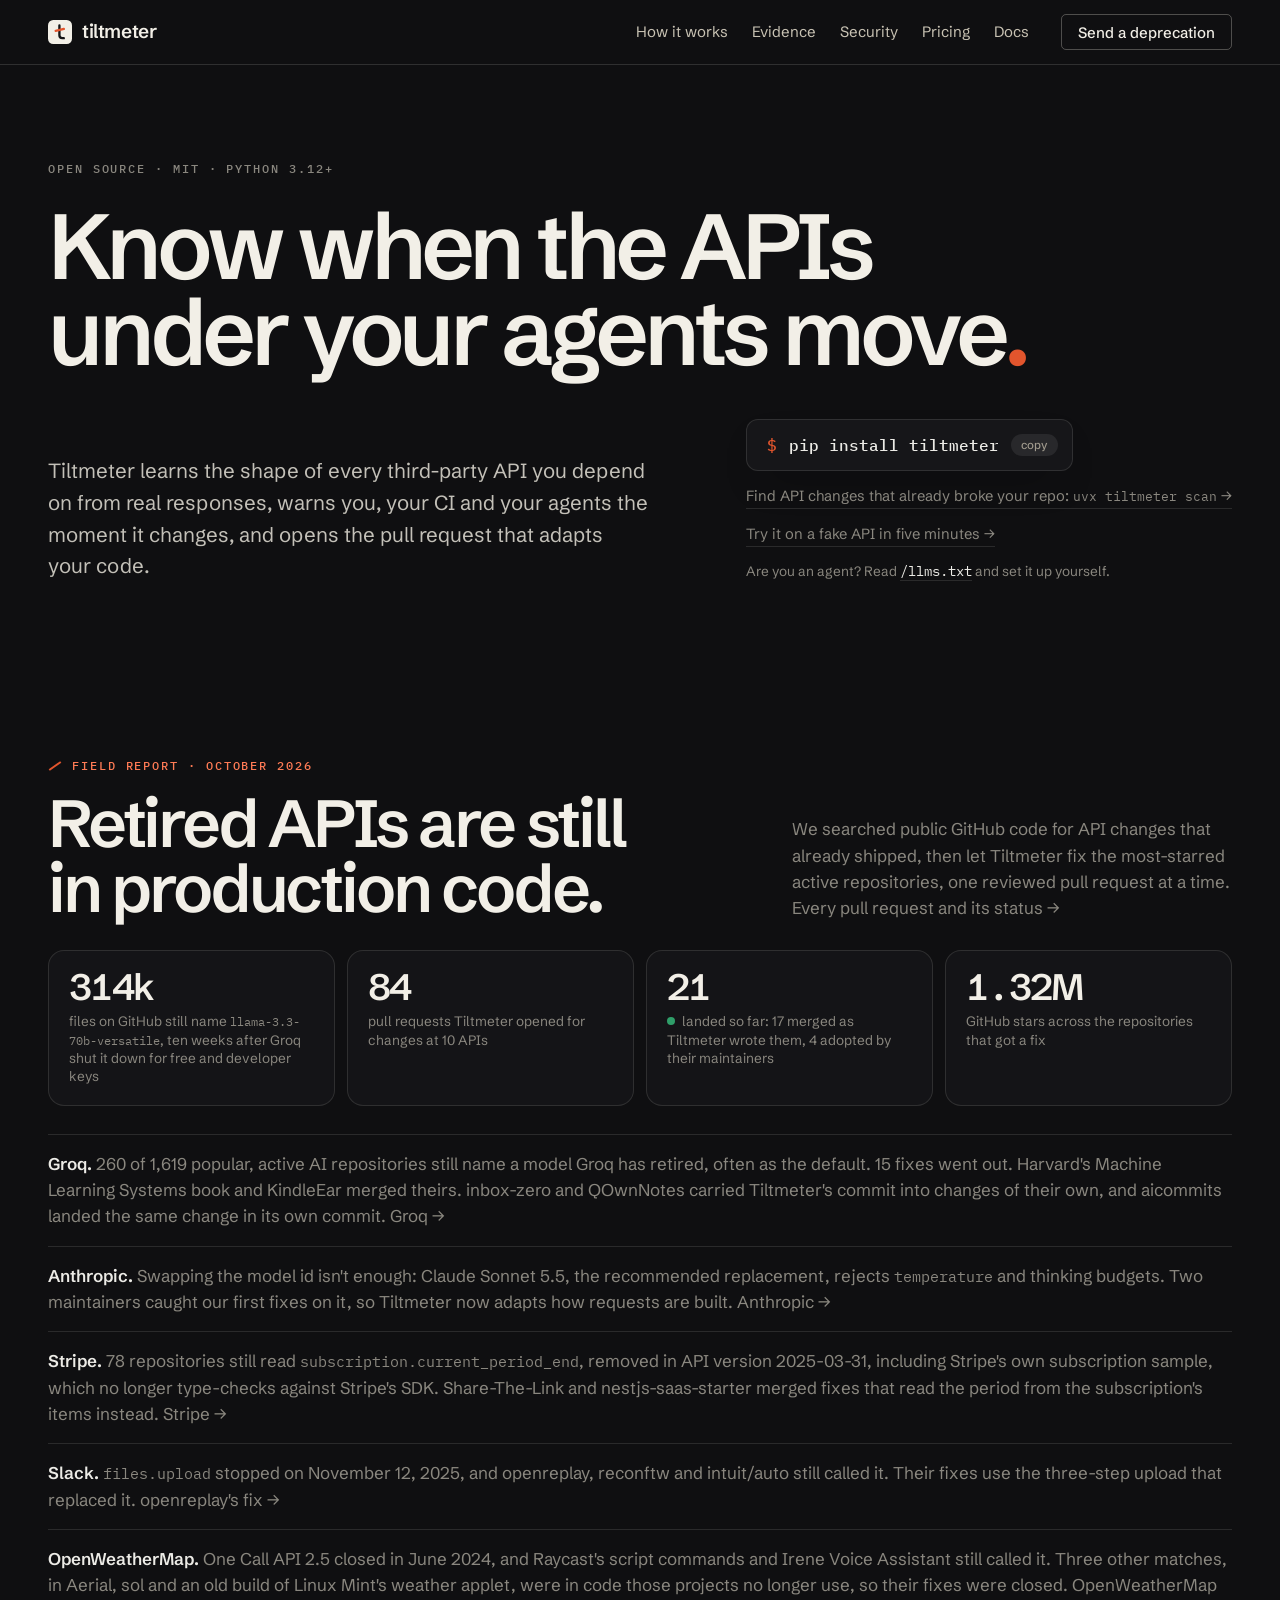
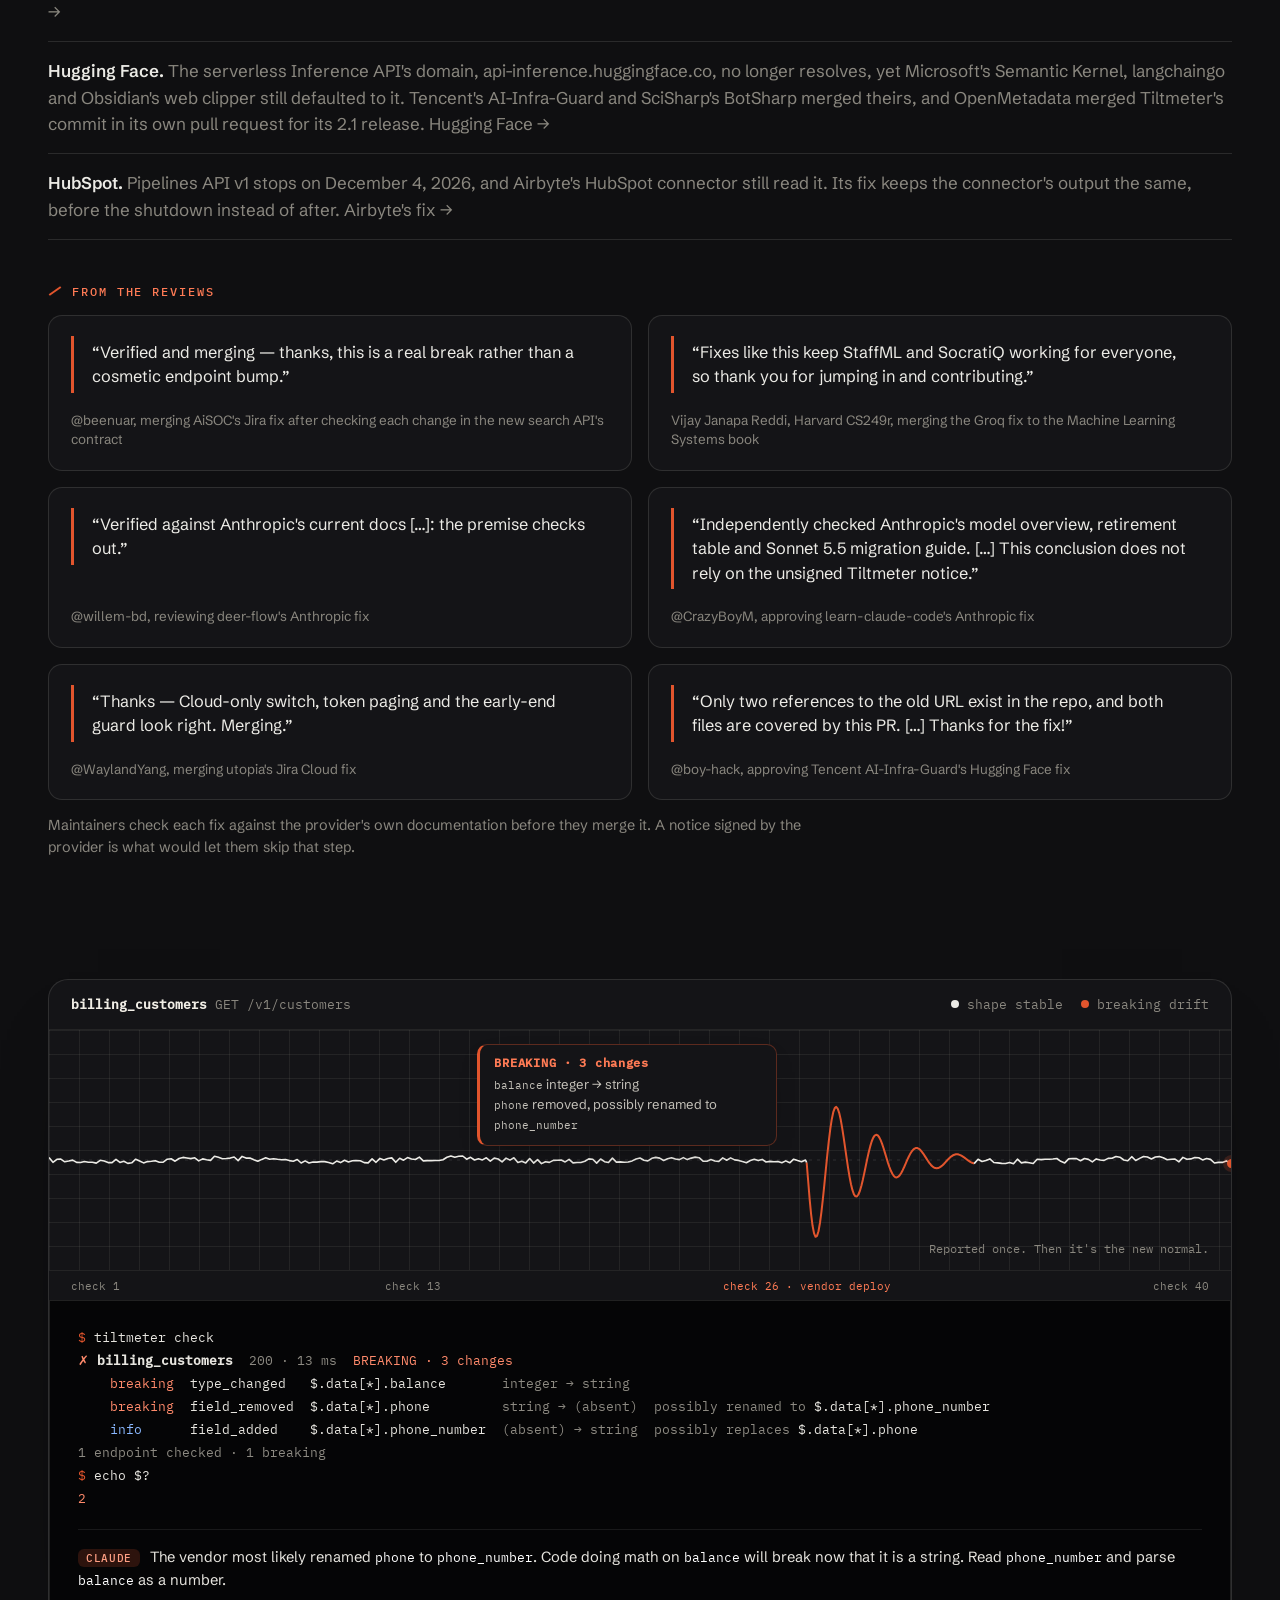
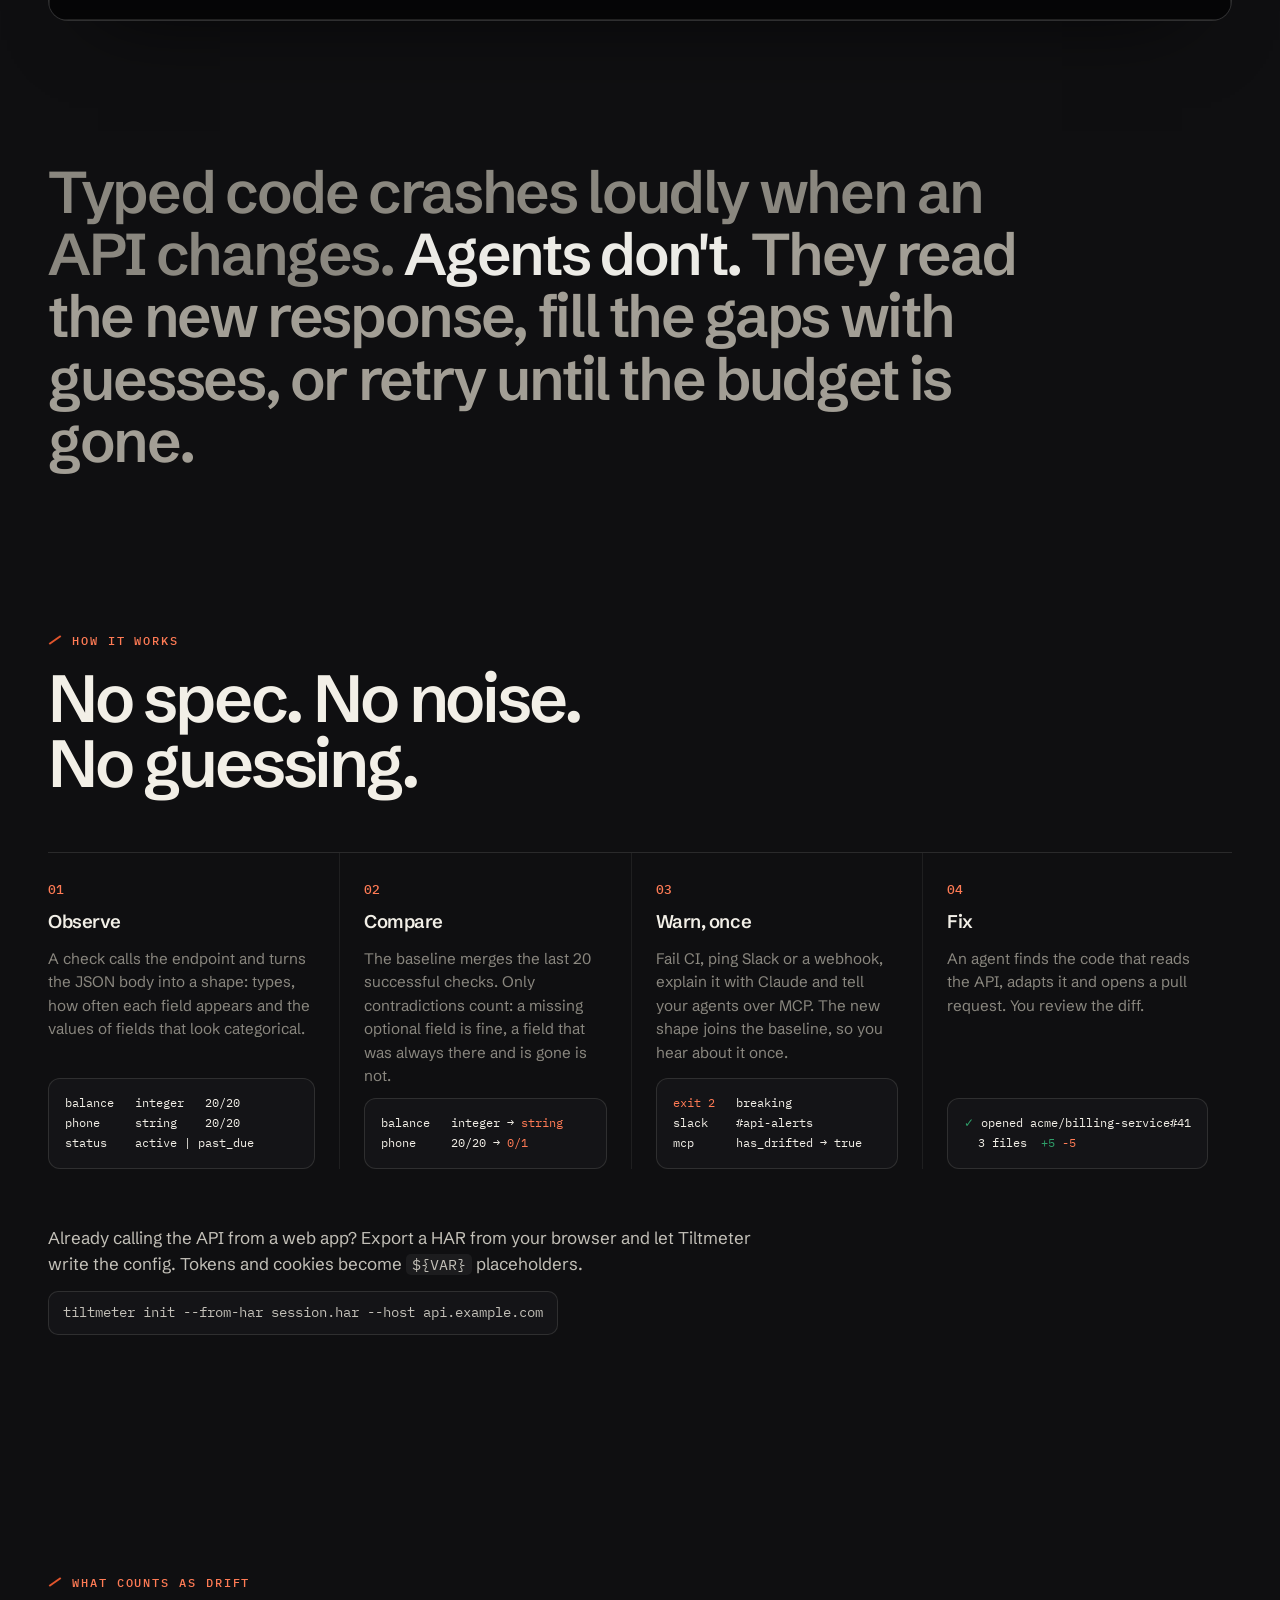
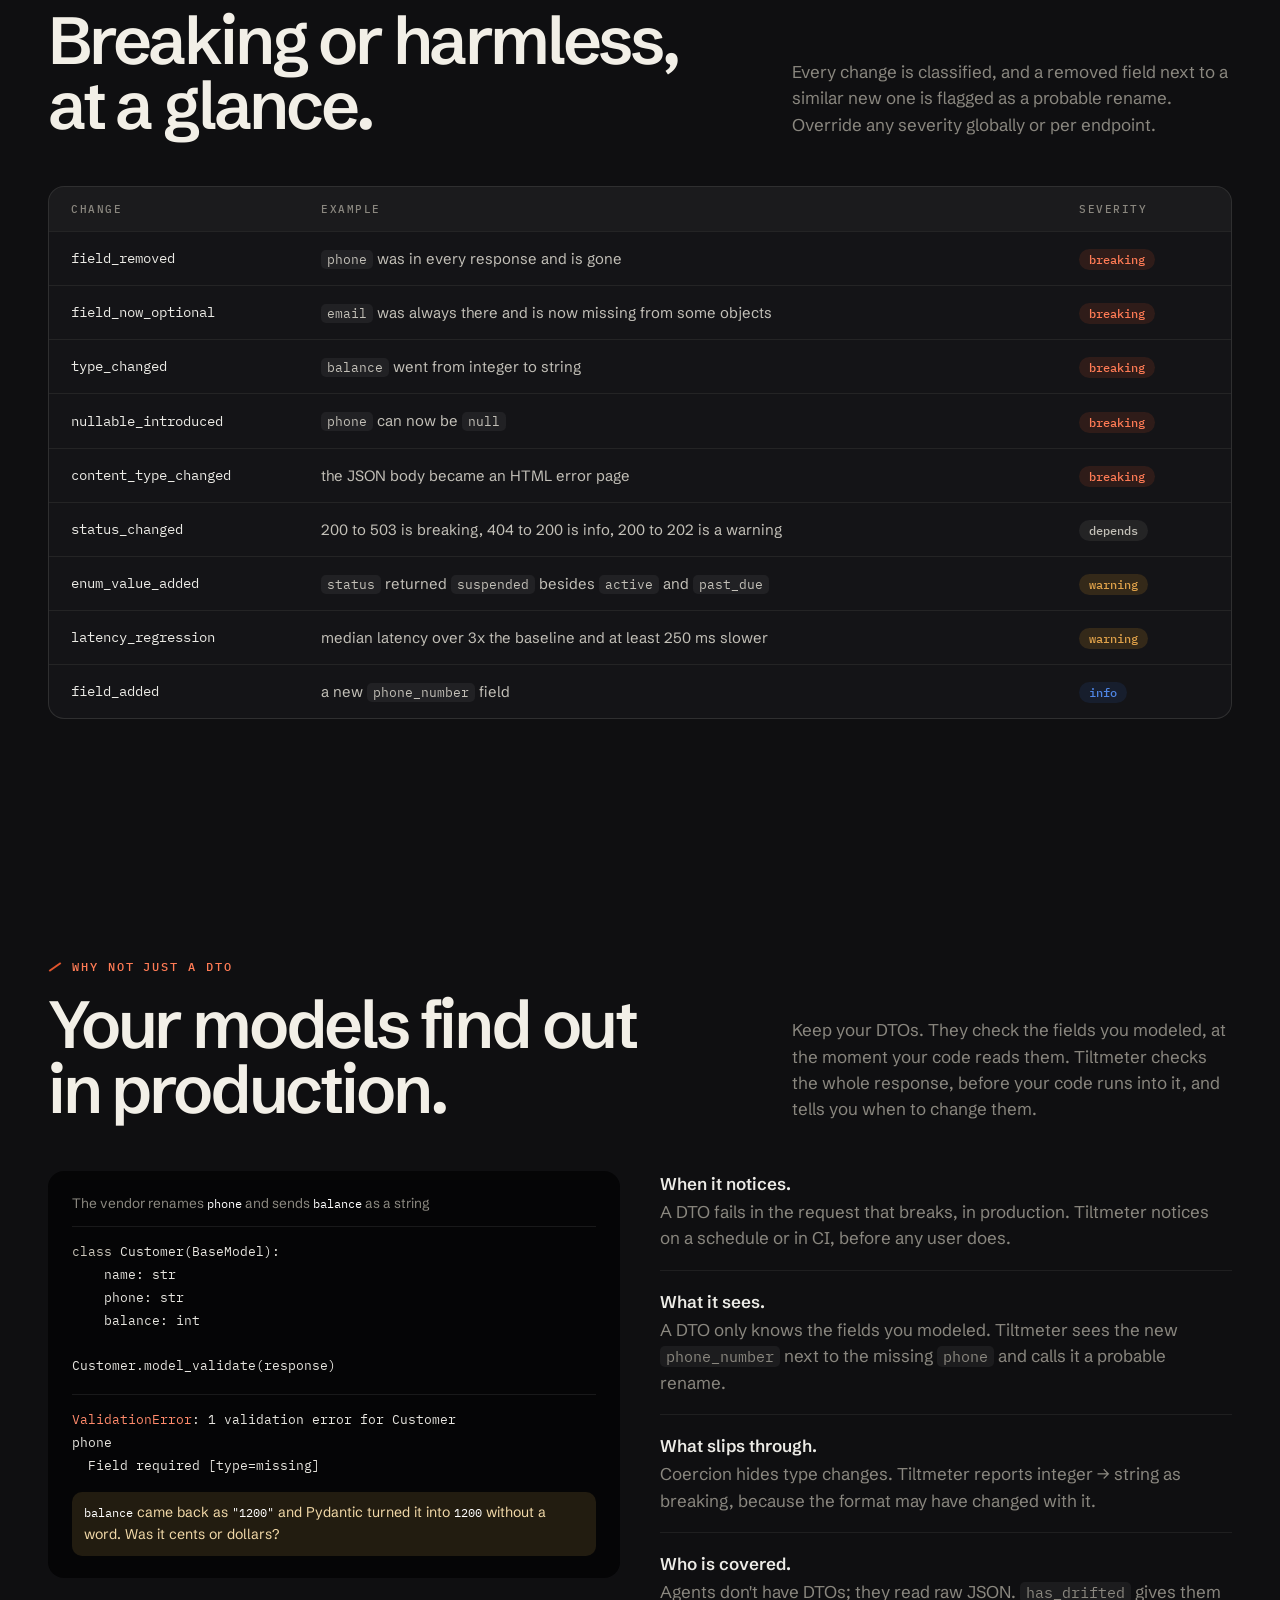
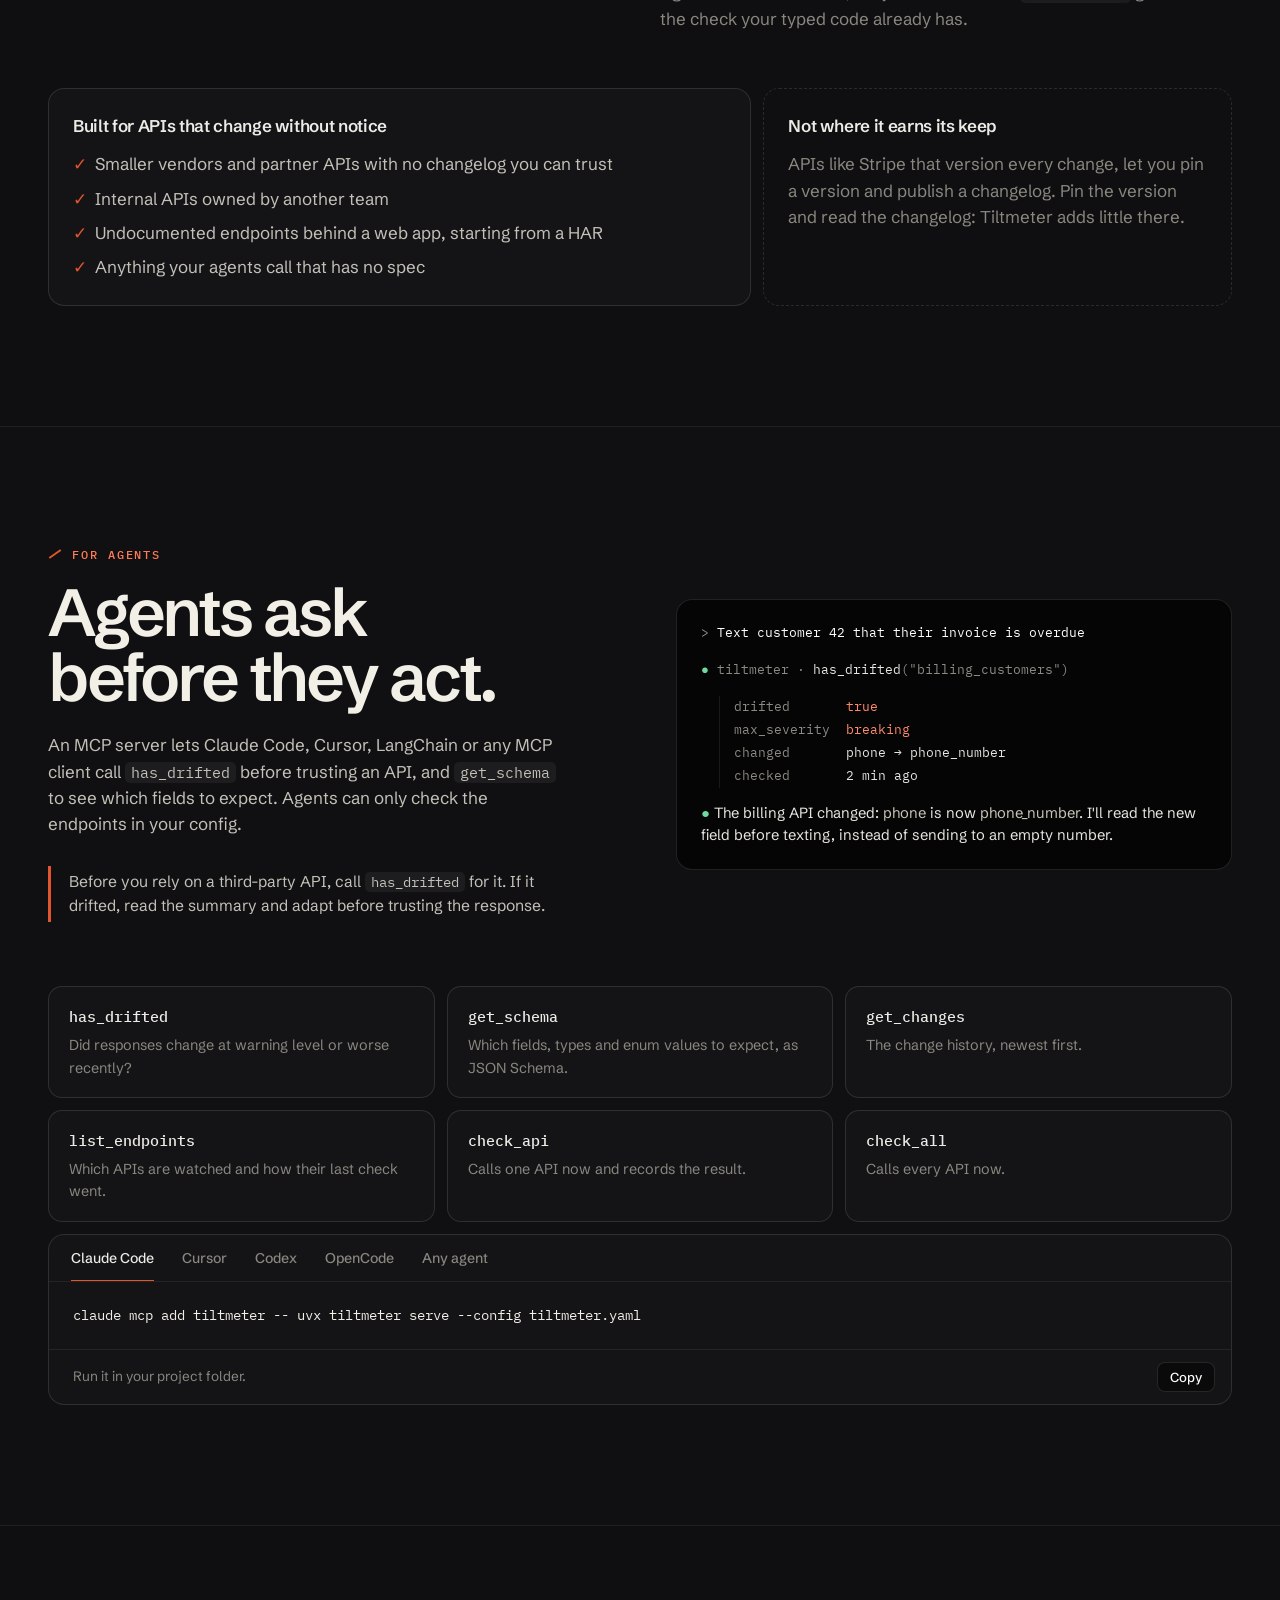
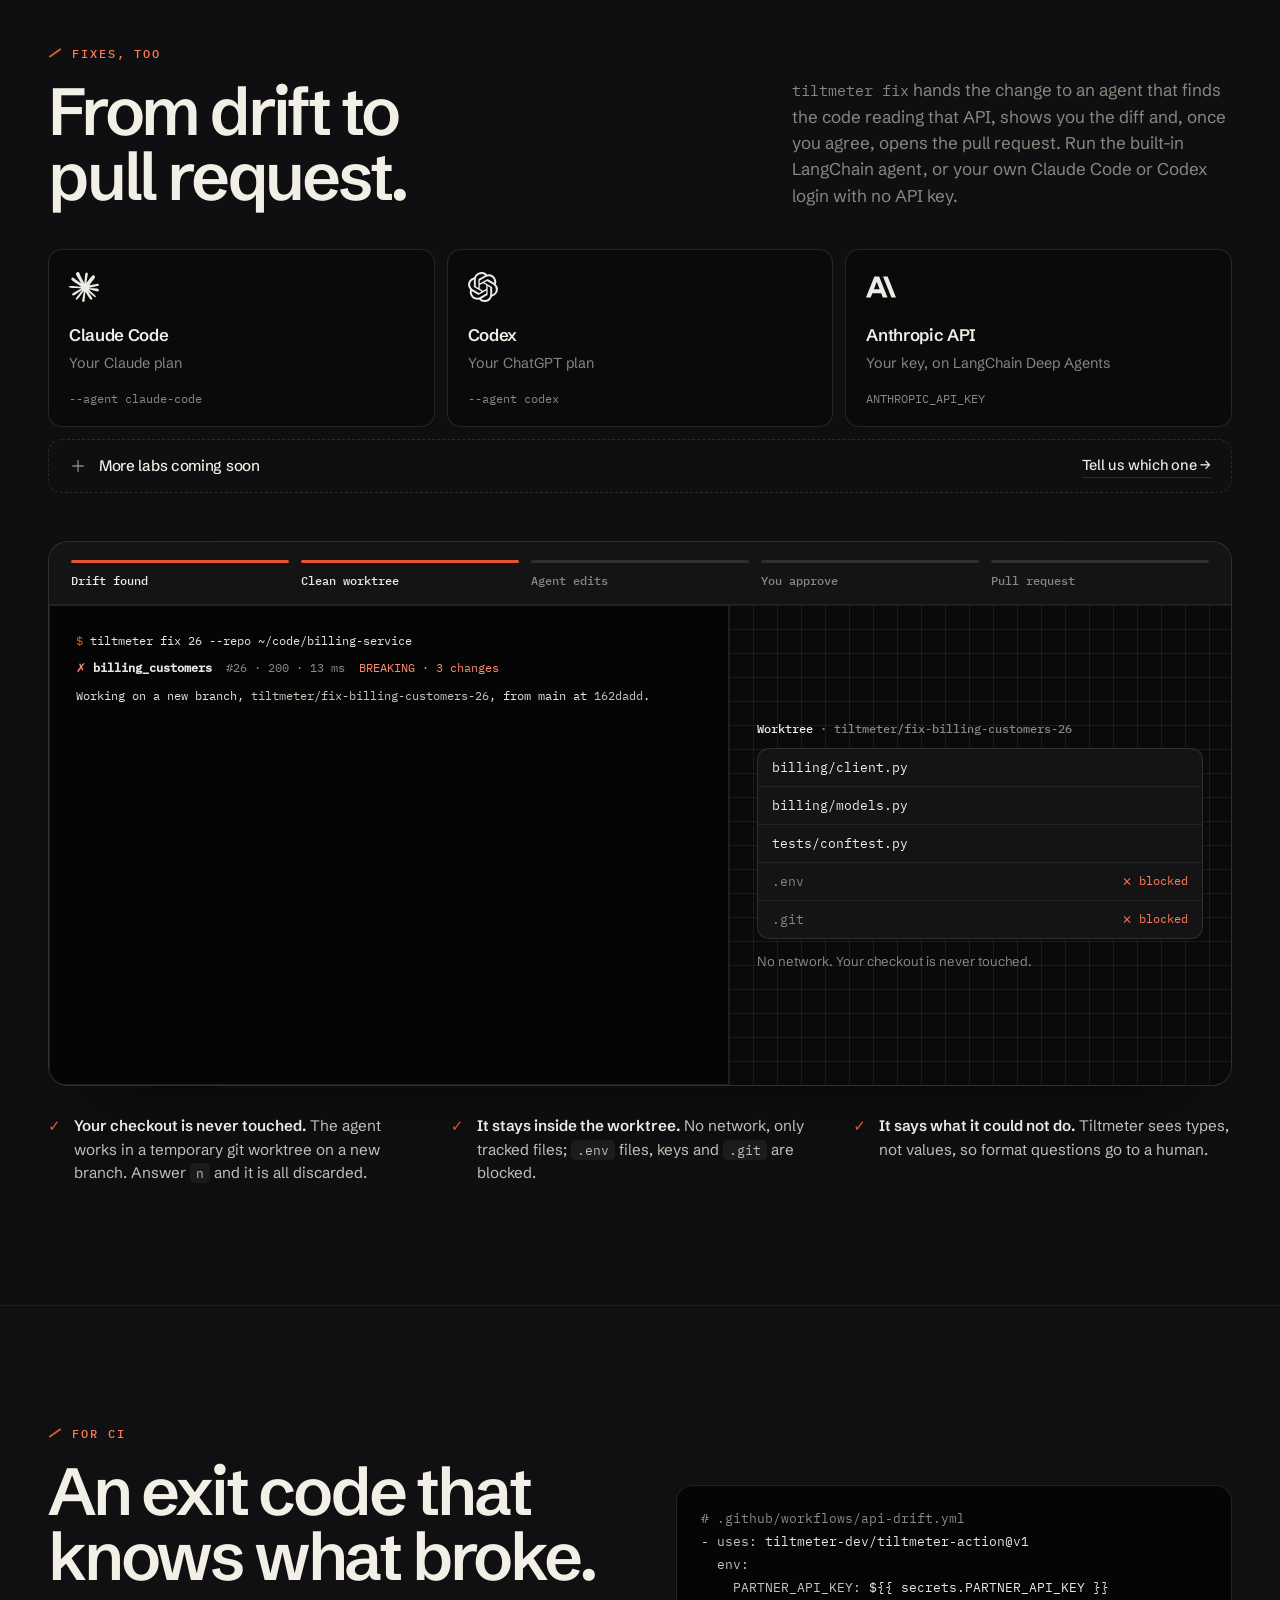
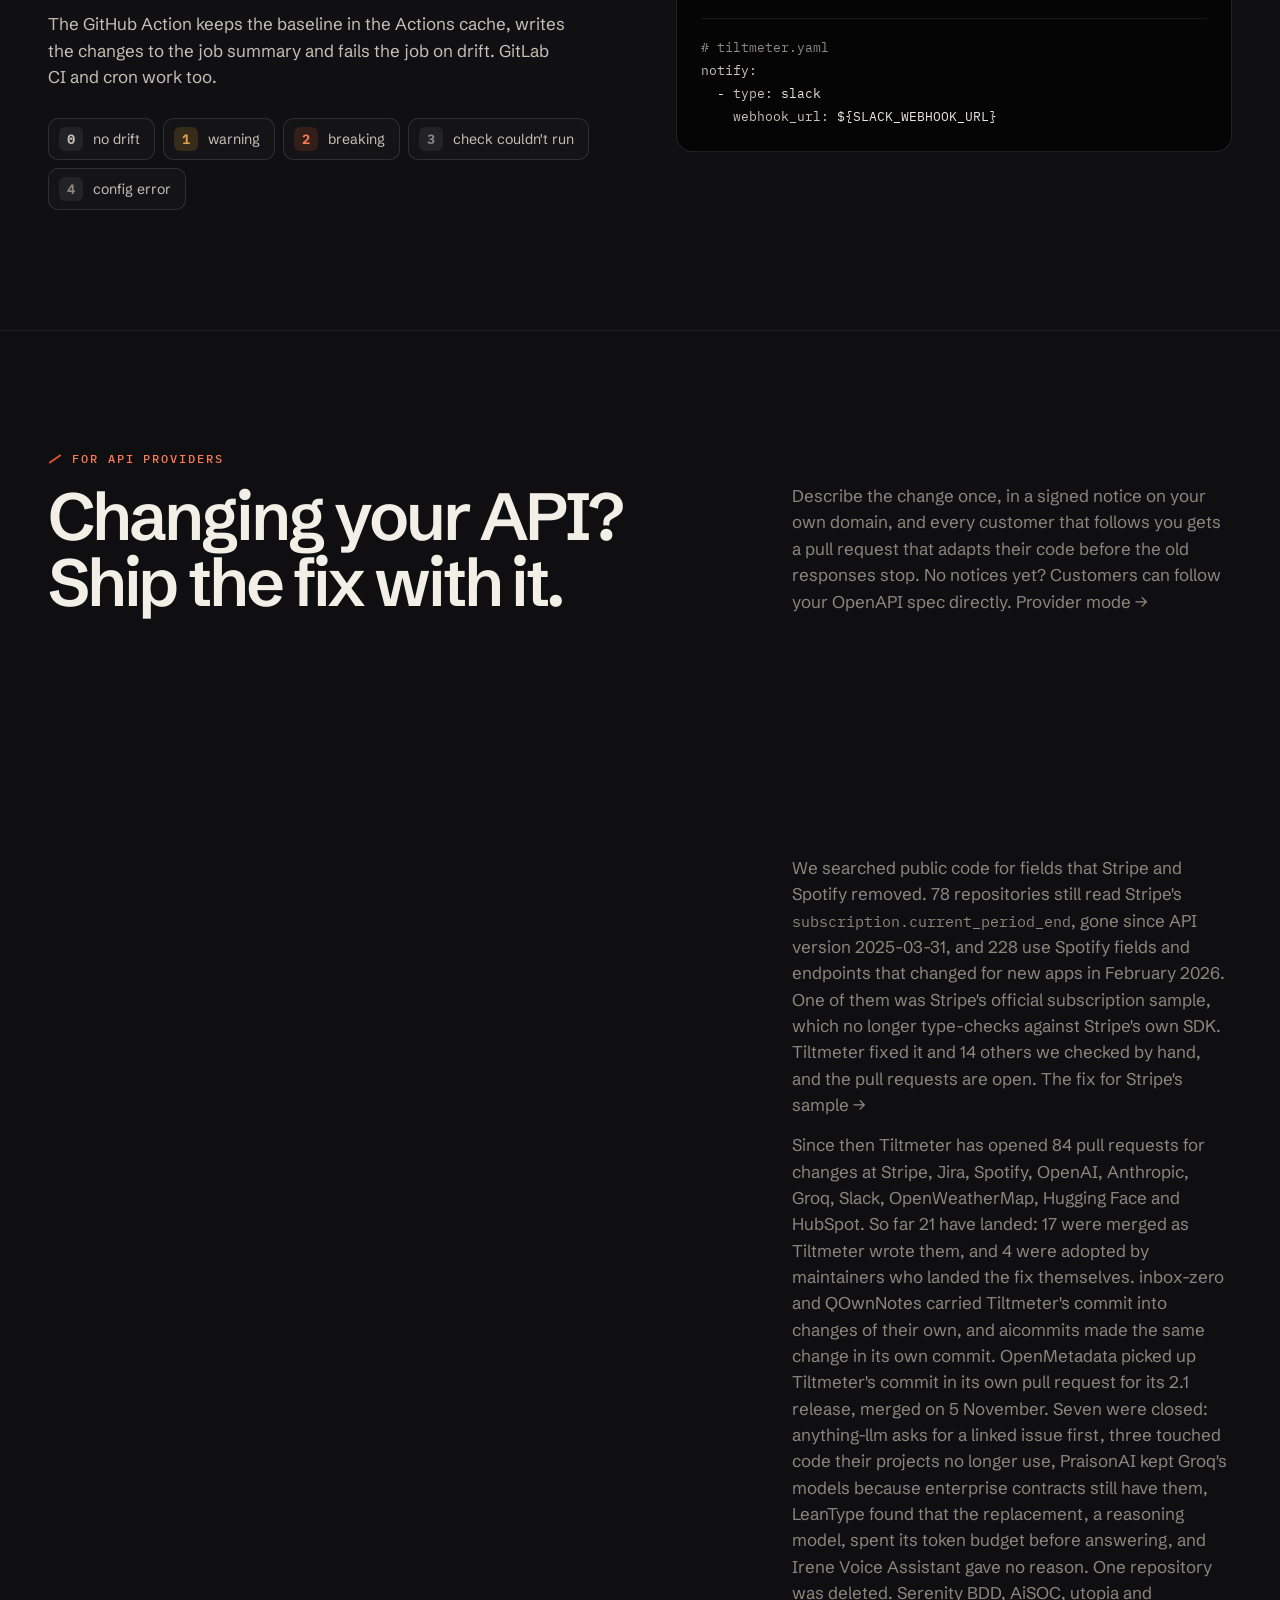
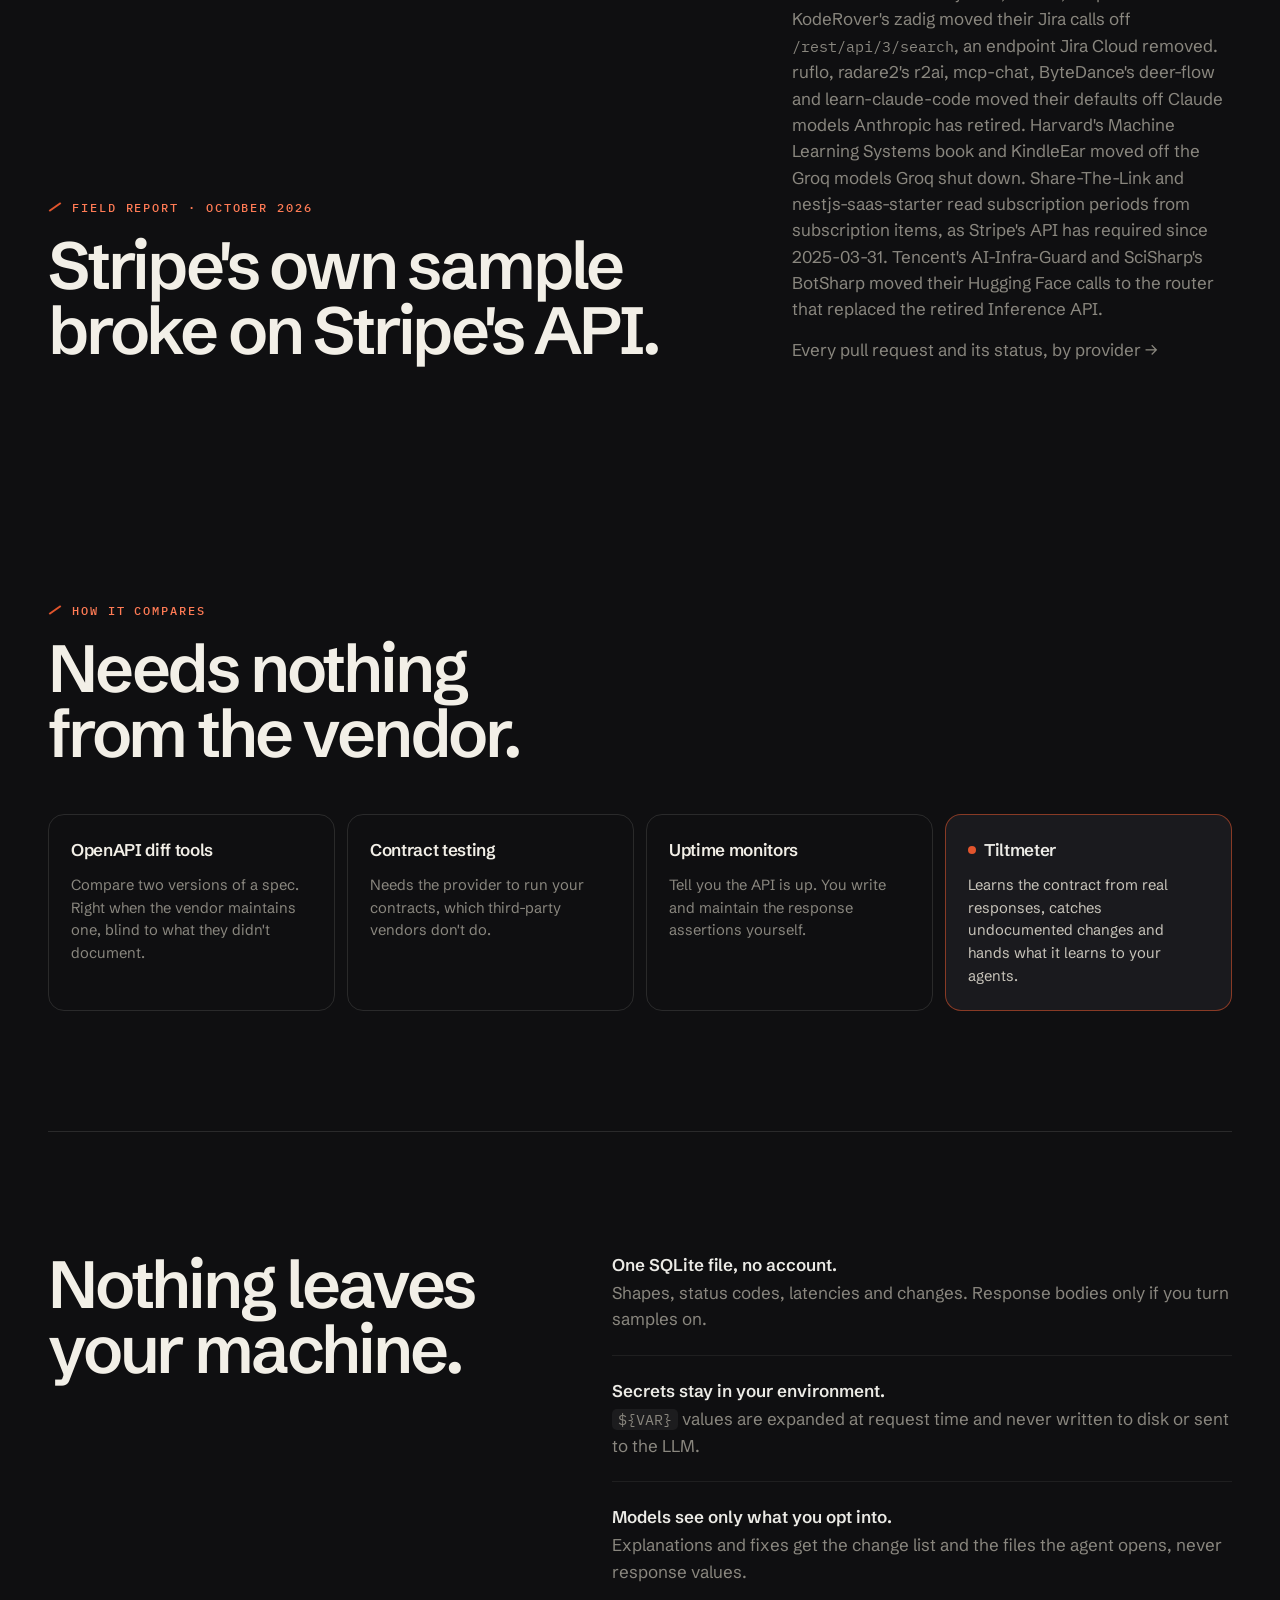
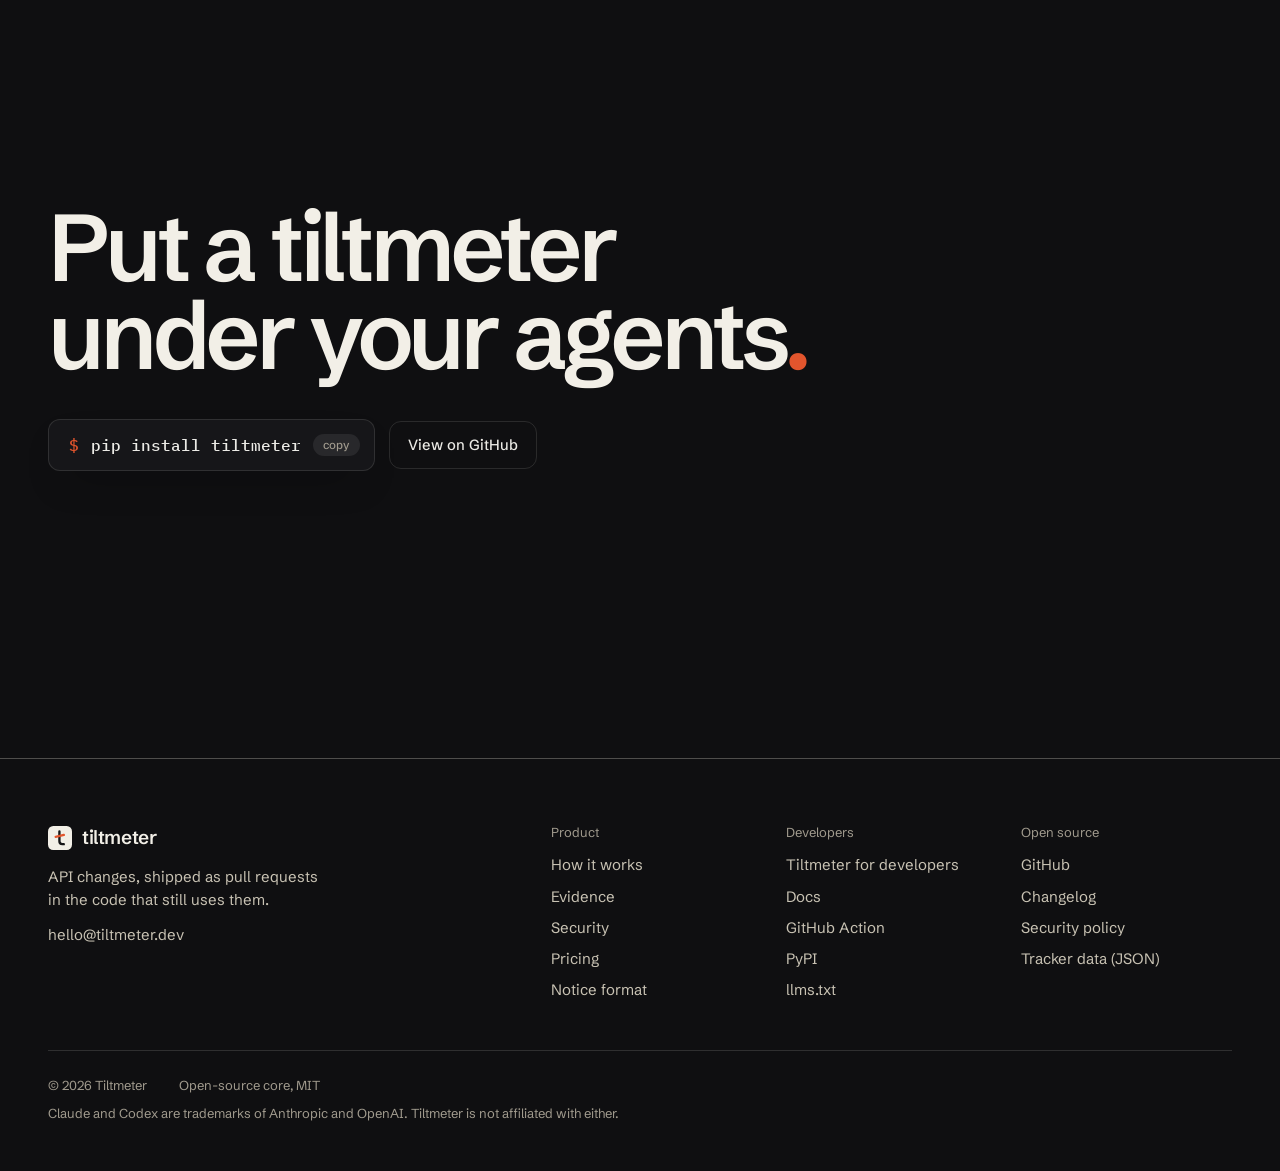
==== commit 5b10bc17: "Bring every number up to 10 November, from one snapshot The tracker said "live status from GitHub" f" ====
--- a/developers/index.html
+++ b/developers/index.html
@@ -78,9 +78,9 @@
       </div>
       <dl class="stats four">
         <div class="stat"><dt>files on GitHub still name <code>llama-3.3-70b-versatile</code>, ten weeks after Groq shut it down for free and developer keys</dt><dd>314k</dd></div>
-        <div class="stat"><dt>pull requests Tiltmeter opened for changes at 10 APIs</dt><dd>84</dd></div>
-        <div class="stat merged"><dt>landed so far: 15 merged as Tiltmeter wrote them, 3 adopted by their maintainers</dt><dd>18</dd></div>
-        <div class="stat"><dt>GitHub stars across the repositories that got a fix</dt><dd>1.32M</dd></div>
+        <div class="stat"><dt>pull requests Tiltmeter opened for changes at 10 APIs</dt><dd data-tracker="opened">84</dd></div>
+        <div class="stat merged"><dt>landed so far: <span data-tracker="merged">17</span> merged as Tiltmeter wrote them, <span data-tracker="adopted">4</span> adopted by their maintainers</dt><dd data-tracker="landed">21</dd></div>
+        <div class="stat"><dt>GitHub stars across the repositories that got a fix</dt><dd data-tracker="stars-short">1.32M</dd></div>
       </dl>
       <ul class="findings">
         <li><b>Groq.</b> 260 of 1,619 popular, active AI repositories still name a model Groq has retired, often as the default. 15 fixes went out. Harvard's Machine Learning Systems book and KindleEar merged theirs. inbox-zero and QOwnNotes carried Tiltmeter's commit into changes of their own, and aicommits landed the same change in its own commit. <a href="/migrations/groq/">Groq →</a></li>
@@ -88,7 +88,7 @@
         <li><b>Stripe.</b> 78 repositories still read <code>subscription.current_period_end</code>, removed in API version 2025-03-31, including Stripe's own subscription sample, which no longer type-checks against Stripe's SDK. Share-The-Link and nestjs-saas-starter merged fixes that read the period from the subscription's items instead. <a href="/migrations/stripe/">Stripe →</a></li>
         <li><b>Slack.</b> <code>files.upload</code> stopped on November 12, 2025, and openreplay, reconftw and intuit/auto still called it. Their fixes use the three-step upload that replaced it. <a href="https://github.com/openreplay/openreplay/pull/5067">openreplay's fix →</a></li>
         <li><b>OpenWeatherMap.</b> One Call API 2.5 closed in June 2024, and Raycast's script commands and Irene Voice Assistant still called it. Three other matches, in Aerial, sol and an old build of Linux Mint's weather applet, were in code those projects no longer use, so their fixes were closed. <a href="/migrations/openweathermap/">OpenWeatherMap →</a></li>
-        <li><b>Hugging Face.</b> The serverless Inference API's domain, api-inference.huggingface.co, no longer resolves, yet Microsoft's Semantic Kernel, langchaingo and Obsidian's web clipper still defaulted to it. Tencent's <a href="https://github.com/Tencent/AI-Infra-Guard/pull/728">AI-Infra-Guard</a> and SciSharp's <a href="https://github.com/SciSharp/BotSharp/pull/1464">BotSharp</a> merged theirs, and OpenMetadata picked up Tiltmeter's commit in <a href="https://github.com/open-metadata/OpenMetadata/pull/37039">its own pull request</a> for its 2.1 release. <a href="/migrations/huggingface/">Hugging Face →</a></li>
+        <li><b>Hugging Face.</b> The serverless Inference API's domain, api-inference.huggingface.co, no longer resolves, yet Microsoft's Semantic Kernel, langchaingo and Obsidian's web clipper still defaulted to it. Tencent's <a href="https://github.com/Tencent/AI-Infra-Guard/pull/728">AI-Infra-Guard</a> and SciSharp's <a href="https://github.com/SciSharp/BotSharp/pull/1464">BotSharp</a> merged theirs, and OpenMetadata merged Tiltmeter's commit in <a href="https://github.com/open-metadata/OpenMetadata/pull/37039">its own pull request</a> for its 2.1 release. <a href="/migrations/huggingface/">Hugging Face →</a></li>
         <li><b>HubSpot.</b> Pipelines API v1 stops on December 4, 2026, and Airbyte's HubSpot connector still read it. Its fix keeps the connector's output the same, before the shutdown instead of after. <a href="https://github.com/airbytehq/airbyte/pull/89936">Airbyte's fix →</a></li>
       </ul>
       <div class="quotes">
@@ -511,7 +511,7 @@
         </div>
         <div class="side">
           <p>We searched public code for fields that Stripe and Spotify removed. 78 repositories still read Stripe's <code>subscription.current_period_end</code>, gone since API version 2025-03-31, and 228 use Spotify fields and endpoints that changed for new apps in February 2026. One of them was Stripe's official subscription sample, which no longer type-checks against Stripe's own SDK. Tiltmeter fixed it and 14 others we checked by hand, and the pull requests are open. <a href="https://github.com/stripe-samples/subscription-use-cases/pull/1229">The fix for Stripe's sample →</a></p>
-          <p>Since then Tiltmeter has opened 84 pull requests for changes at Stripe, Jira, Spotify, OpenAI, Anthropic, Groq, Slack, OpenWeatherMap, Hugging Face and HubSpot. So far 18 have landed: 15 were merged as Tiltmeter wrote them, and 3 were adopted by maintainers who landed the fix themselves. <a href="https://github.com/elie222/inbox-zero/pull/4406">inbox-zero</a> and <a href="https://github.com/pbek/QOwnNotes/commit/03e9ed23e3976d67a5728fd8ea8ba65ebed92499">QOwnNotes</a> carried Tiltmeter's commit into changes of their own, and <a href="https://github.com/Nutlope/aicommits/commit/98e9c4e4ea025053d4ede2ed4ee08aed9b7e0419">aicommits</a> made the same change in its own commit. OpenMetadata picked up Tiltmeter's commit in <a href="https://github.com/open-metadata/OpenMetadata/pull/37039">its own pull request</a> for its 2.1 release, still open. Six were closed: anything-llm asks for a linked issue first, three touched code their projects no longer use, PraisonAI kept Groq's models because enterprise contracts still have them, and Irene Voice Assistant gave no reason. One repository was deleted. <a href="https://github.com/serenity-bdd/serenity-core/pull/3756">Serenity BDD</a>, <a href="https://github.com/beenuar/AiSOC/pull/1524">AiSOC</a>, <a href="https://github.com/deeplethe/utopia/pull/1453">utopia</a> and KodeRover's <a href="https://github.com/koderover/zadig/pull/5049">zadig</a> moved their Jira calls off <code>/rest/api/3/search</code>, an endpoint Jira Cloud removed. <a href="https://github.com/ruvnet/ruflo/pull/4512">ruflo</a>, <a href="https://github.com/radareorg/r2ai/pull/249">radare2's r2ai</a>, <a href="https://github.com/Flux159/mcp-chat/pull/46">mcp-chat</a>, ByteDance's <a href="https://github.com/bytedance/deer-flow/pull/7585">deer-flow</a> and <a href="https://github.com/shareAI-lab/learn-claude-code/pull/602">learn-claude-code</a> moved their defaults off Claude models Anthropic has retired. <a href="https://github.com/harvard-edge/cs249r_book/pull/2163">Harvard's Machine Learning Systems book</a> and <a href="https://github.com/cdhigh/KindleEar/pull/747">KindleEar</a> moved off the Groq models Groq shut down. <a href="https://github.com/Joseyosei/Share-The-Link/pull/112">Share-The-Link</a> and <a href="https://github.com/DahboorSa/nestjs-saas-starter/pull/1">nestjs-saas-starter</a> read subscription periods from subscription items, as Stripe's API has required since 2025-03-31. Tencent's <a href="https://github.com/Tencent/AI-Infra-Guard/pull/728">AI-Infra-Guard</a> and SciSharp's <a href="https://github.com/SciSharp/BotSharp/pull/1464">BotSharp</a> moved their Hugging Face calls to the router that replaced the retired Inference API.</p>
+          <p>Since then Tiltmeter has opened <span data-tracker="opened">84</span> pull requests for changes at Stripe, Jira, Spotify, OpenAI, Anthropic, Groq, Slack, OpenWeatherMap, Hugging Face and HubSpot. So far <span data-tracker="landed">21</span> have landed: <span data-tracker="merged">17</span> were merged as Tiltmeter wrote them, and <span data-tracker="adopted">4</span> were adopted by maintainers who landed the fix themselves. <a href="https://github.com/elie222/inbox-zero/pull/4406">inbox-zero</a> and <a href="https://github.com/pbek/QOwnNotes/commit/03e9ed23e3976d67a5728fd8ea8ba65ebed92499">QOwnNotes</a> carried Tiltmeter's commit into changes of their own, and <a href="https://github.com/Nutlope/aicommits/commit/98e9c4e4ea025053d4ede2ed4ee08aed9b7e0419">aicommits</a> made the same change in its own commit. OpenMetadata picked up Tiltmeter's commit in <a href="https://github.com/open-metadata/OpenMetadata/pull/37039">its own pull request</a> for its 2.1 release, merged on 5 November. Seven were closed: anything-llm asks for a linked issue first, three touched code their projects no longer use, PraisonAI kept Groq's models because enterprise contracts still have them, LeanType found that the replacement, a reasoning model, spent its token budget before answering, and Irene Voice Assistant gave no reason. One repository was deleted. <a href="https://github.com/serenity-bdd/serenity-core/pull/3756">Serenity BDD</a>, <a href="https://github.com/beenuar/AiSOC/pull/1524">AiSOC</a>, <a href="https://github.com/deeplethe/utopia/pull/1453">utopia</a> and KodeRover's <a href="https://github.com/koderover/zadig/pull/5049">zadig</a> moved their Jira calls off <code>/rest/api/3/search</code>, an endpoint Jira Cloud removed. <a href="https://github.com/ruvnet/ruflo/pull/4512">ruflo</a>, <a href="https://github.com/radareorg/r2ai/pull/249">radare2's r2ai</a>, <a href="https://github.com/Flux159/mcp-chat/pull/46">mcp-chat</a>, ByteDance's <a href="https://github.com/bytedance/deer-flow/pull/7585">deer-flow</a> and <a href="https://github.com/shareAI-lab/learn-claude-code/pull/602">learn-claude-code</a> moved their defaults off Claude models Anthropic has retired. <a href="https://github.com/harvard-edge/cs249r_book/pull/2163">Harvard's Machine Learning Systems book</a> and <a href="https://github.com/cdhigh/KindleEar/pull/747">KindleEar</a> moved off the Groq models Groq shut down. <a href="https://github.com/Joseyosei/Share-The-Link/pull/112">Share-The-Link</a> and <a href="https://github.com/DahboorSa/nestjs-saas-starter/pull/1">nestjs-saas-starter</a> read subscription periods from subscription items, as Stripe's API has required since 2025-03-31. Tencent's <a href="https://github.com/Tencent/AI-Infra-Guard/pull/728">AI-Infra-Guard</a> and SciSharp's <a href="https://github.com/SciSharp/BotSharp/pull/1464">BotSharp</a> moved their Hugging Face calls to the router that replaced the retired Inference API.</p>
           <p><a href="/migrations/">Every pull request and its status, by provider →</a></p>
         </div>
       </div>
--- a/styles.css
+++ b/styles.css
@@ -36,7 +36,8 @@
 :focus-visible { outline: 2px solid var(--red); outline-offset: 3px; border-radius: 4px; }
 ::selection { background: rgba(226, 85, 45, 0.25); }
 
-.wrap { width: min(1160px, 100% - 40px); margin: 0 auto; }
+/* The same measure as .page in site.css, so old and new sections share their edges. */
+.wrap { width: min(var(--grid-max), 100% - 2 * var(--page-margin)); margin: 0 auto; }
 .muted { color: var(--soft); }
 .needle { color: var(--red); }
 .bad { color: var(--red-ink); }
@@ -94,7 +95,7 @@
 .install:hover { transform: translateY(-1px); }
 .install .ps { color: var(--red); }
 .install code { font-size: 1rem; }
-.hint { font: 500 0.72rem var(--sans); color: var(--night-mute); padding: 4px 10px; border-radius: 999px; background: rgba(255, 255, 255, 0.08); }
+.hint { font: 500 0.72rem var(--sans); color: var(--fg-3, #a19b8e); padding: 4px 10px; border-radius: 999px; background: rgba(255, 255, 255, 0.08); }
 .more { font-size: 0.92rem; color: var(--soft); border-bottom: 1px solid var(--line); }
 .more:hover { color: var(--ink); border-color: var(--ink); }
 .agent-note { font-size: 0.85rem; color: var(--soft); }
--- a/site.css
+++ b/site.css
@@ -251,8 +251,22 @@
 }
 .diff .d-code { padding-right: var(--space-5); }
 .diff .d-mark { display: inline-block; width: 2ch; }
-.diff .d-hunk td { padding: var(--space-1) var(--space-4); background: var(--paper-2); color: var(--on-paper-3); }
+.diff .d-hunk td, .diff caption.d-hunk {
+  padding: var(--space-1) var(--space-4); background: var(--paper-2); color: var(--on-paper-3);
+}
+.diff caption.d-hunk { caption-side: top; text-align: left; white-space: pre; }
 .diff .d-del { background: var(--diff-del-bg); }
 .diff .d-del .d-mark, .diff .d-del .d-ln { color: var(--vermilion-on-paper); }
 .diff .d-add { background: var(--diff-add-bg); }
 .diff .d-add .d-mark, .diff .d-add .d-ln { color: var(--settled-on-paper); }
+
+/* ── 404 ─────────────────────────────────────────────────────────────────────────────── */
+.notfound { padding-block: var(--space-section) 0; }
+.notfound__code { margin: 0 0 var(--space-3); color: var(--fg-3); font: 400 var(--step--1)/1.4 var(--font-mono); }
+.notfound h1 {
+  margin: 0; max-width: 16ch;
+  font-size: var(--step-5); line-height: var(--leading-display); letter-spacing: var(--tracking-display);
+  font-weight: var(--weight-head); text-wrap: balance;
+}
+.notfound__lede { margin: var(--space-5) 0 0; max-width: 46ch; color: var(--fg-2); font-size: var(--step-1); line-height: 1.5; }
+.notfound__links { margin: var(--space-5) 0 0; padding: 0; list-style: none; display: grid; gap: var(--space-3); }
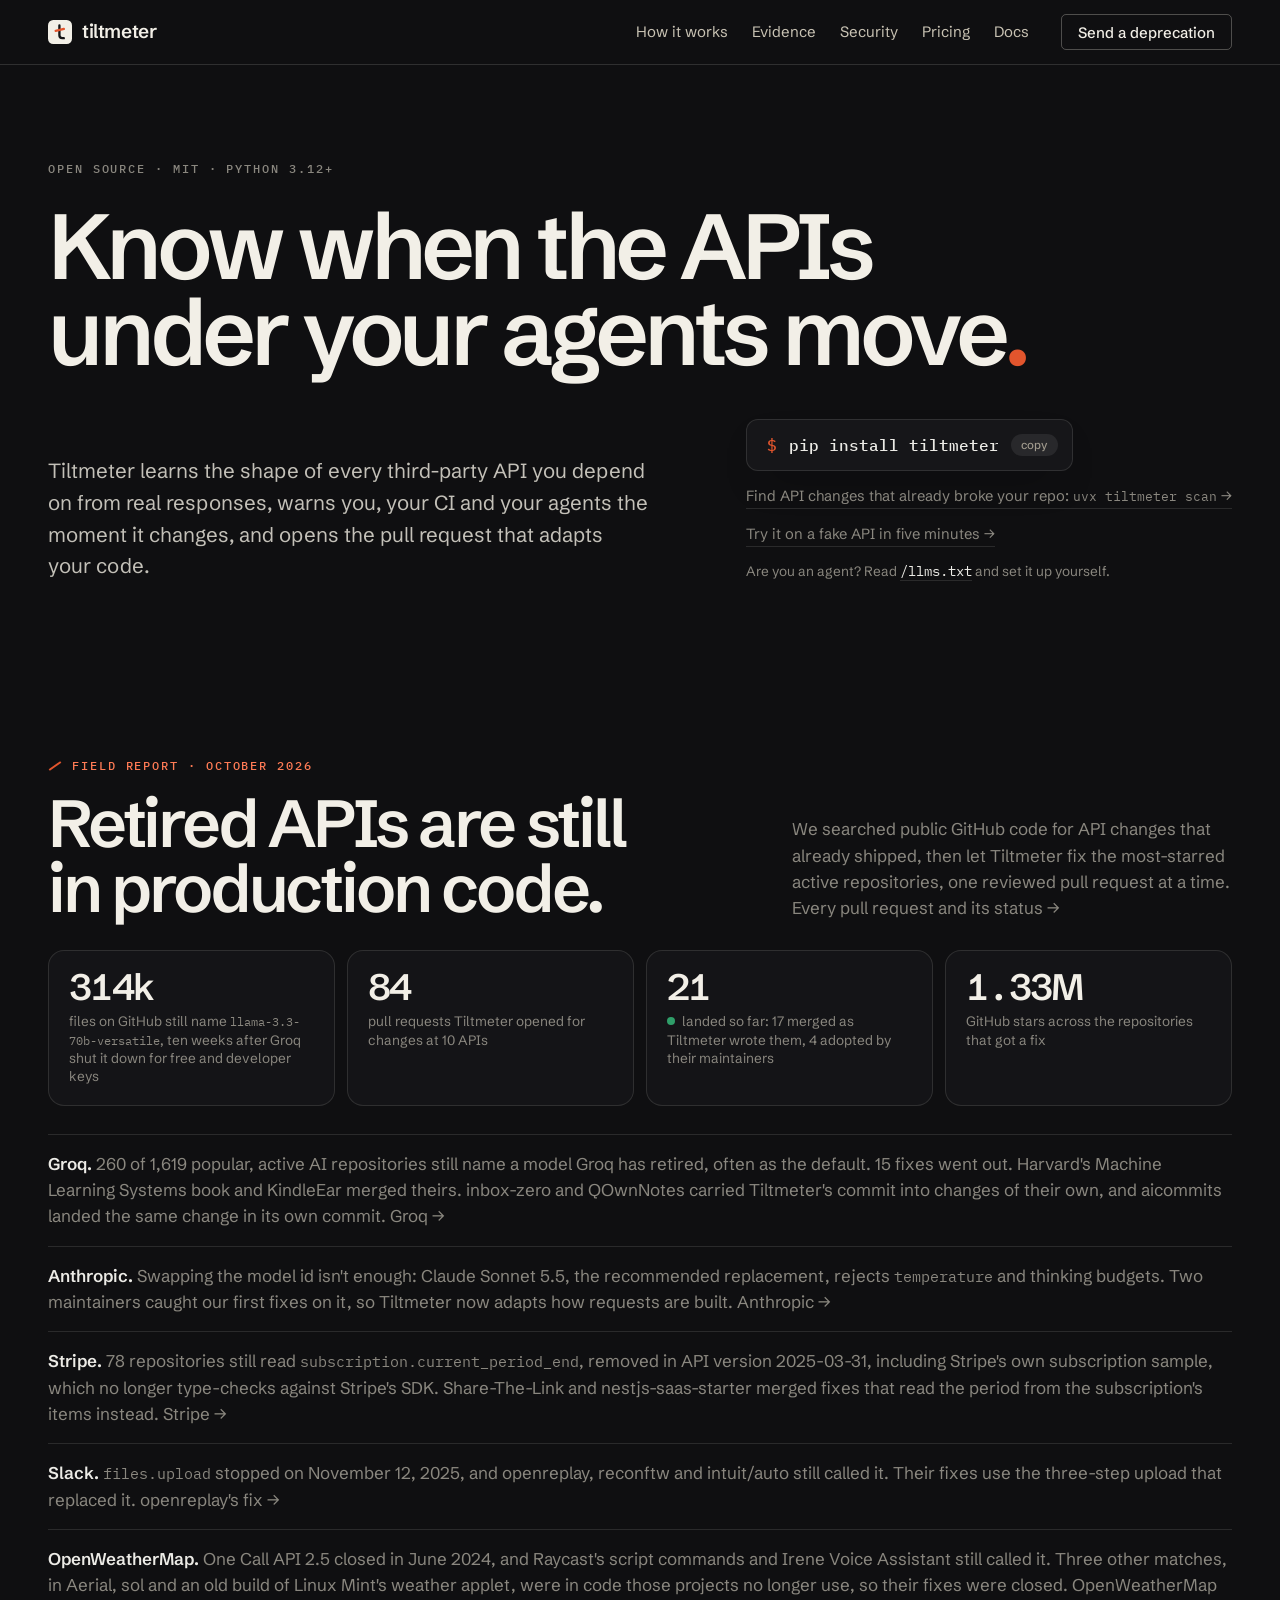
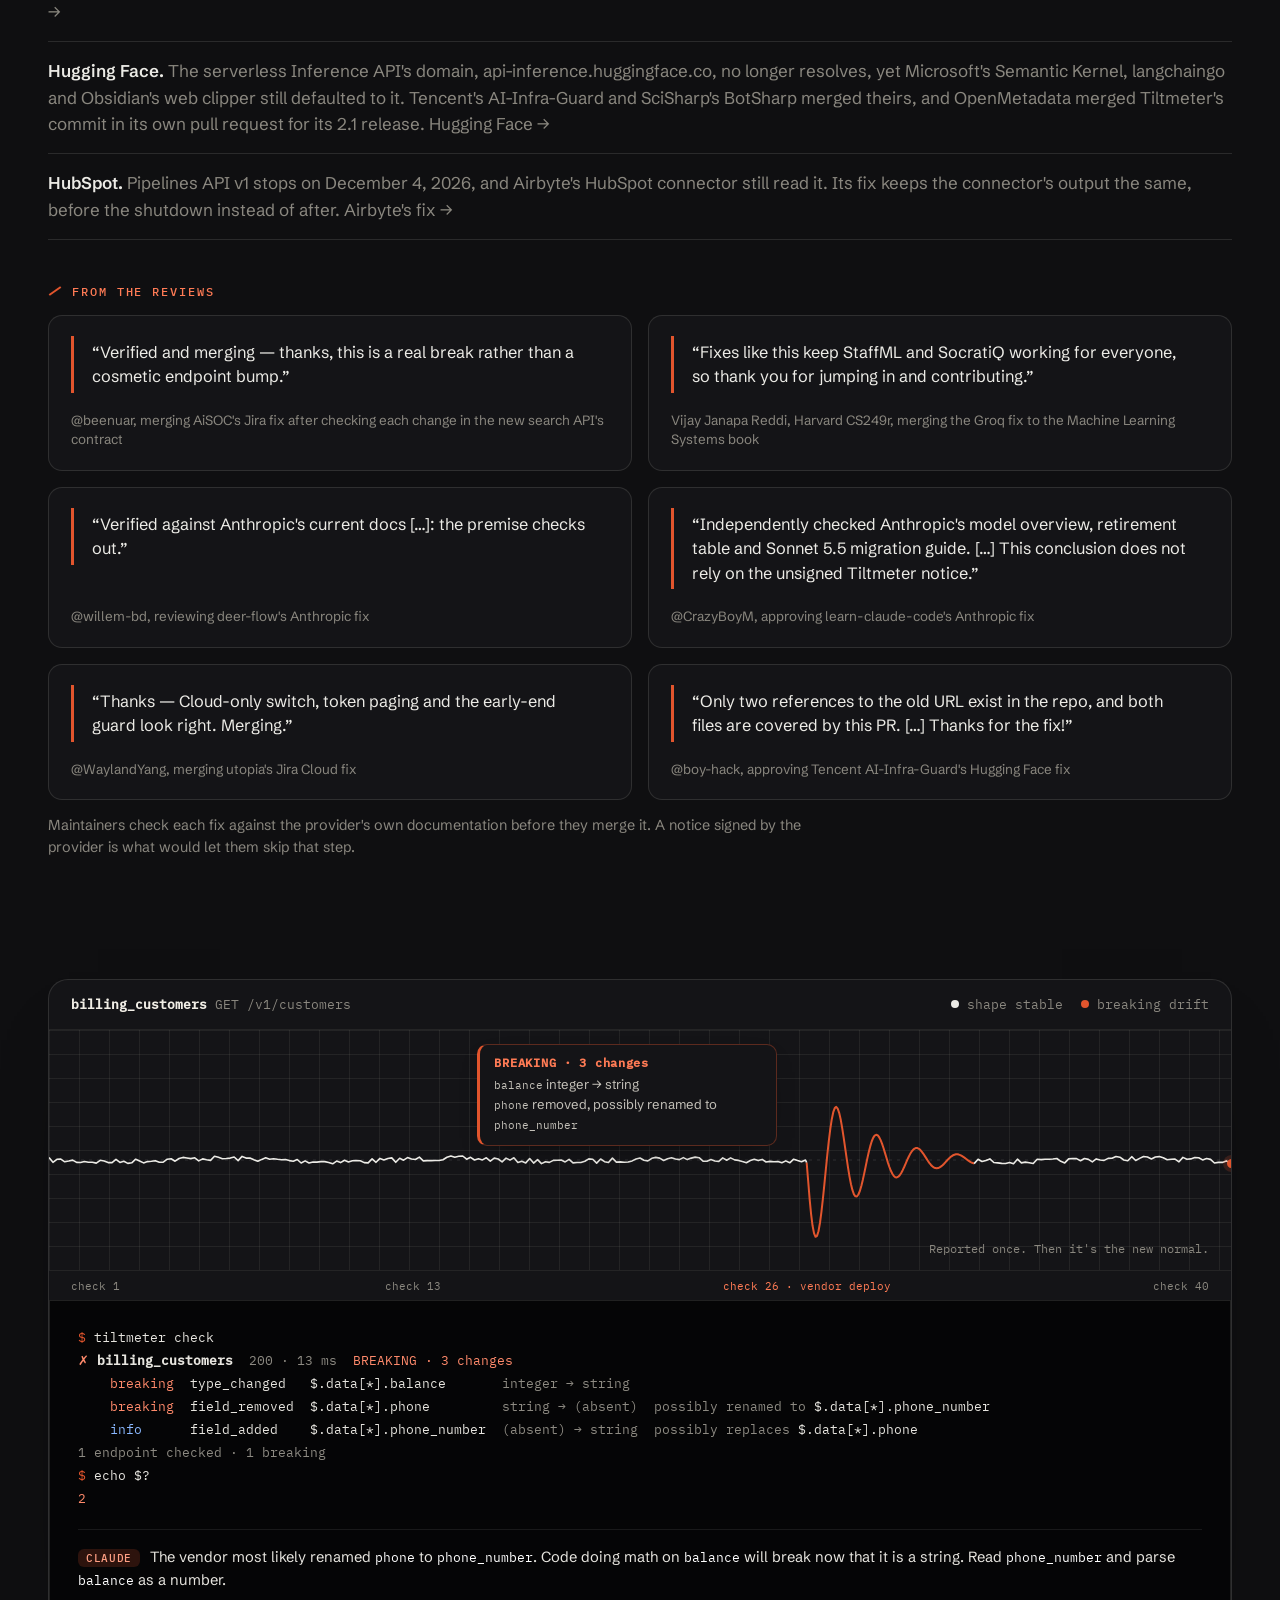
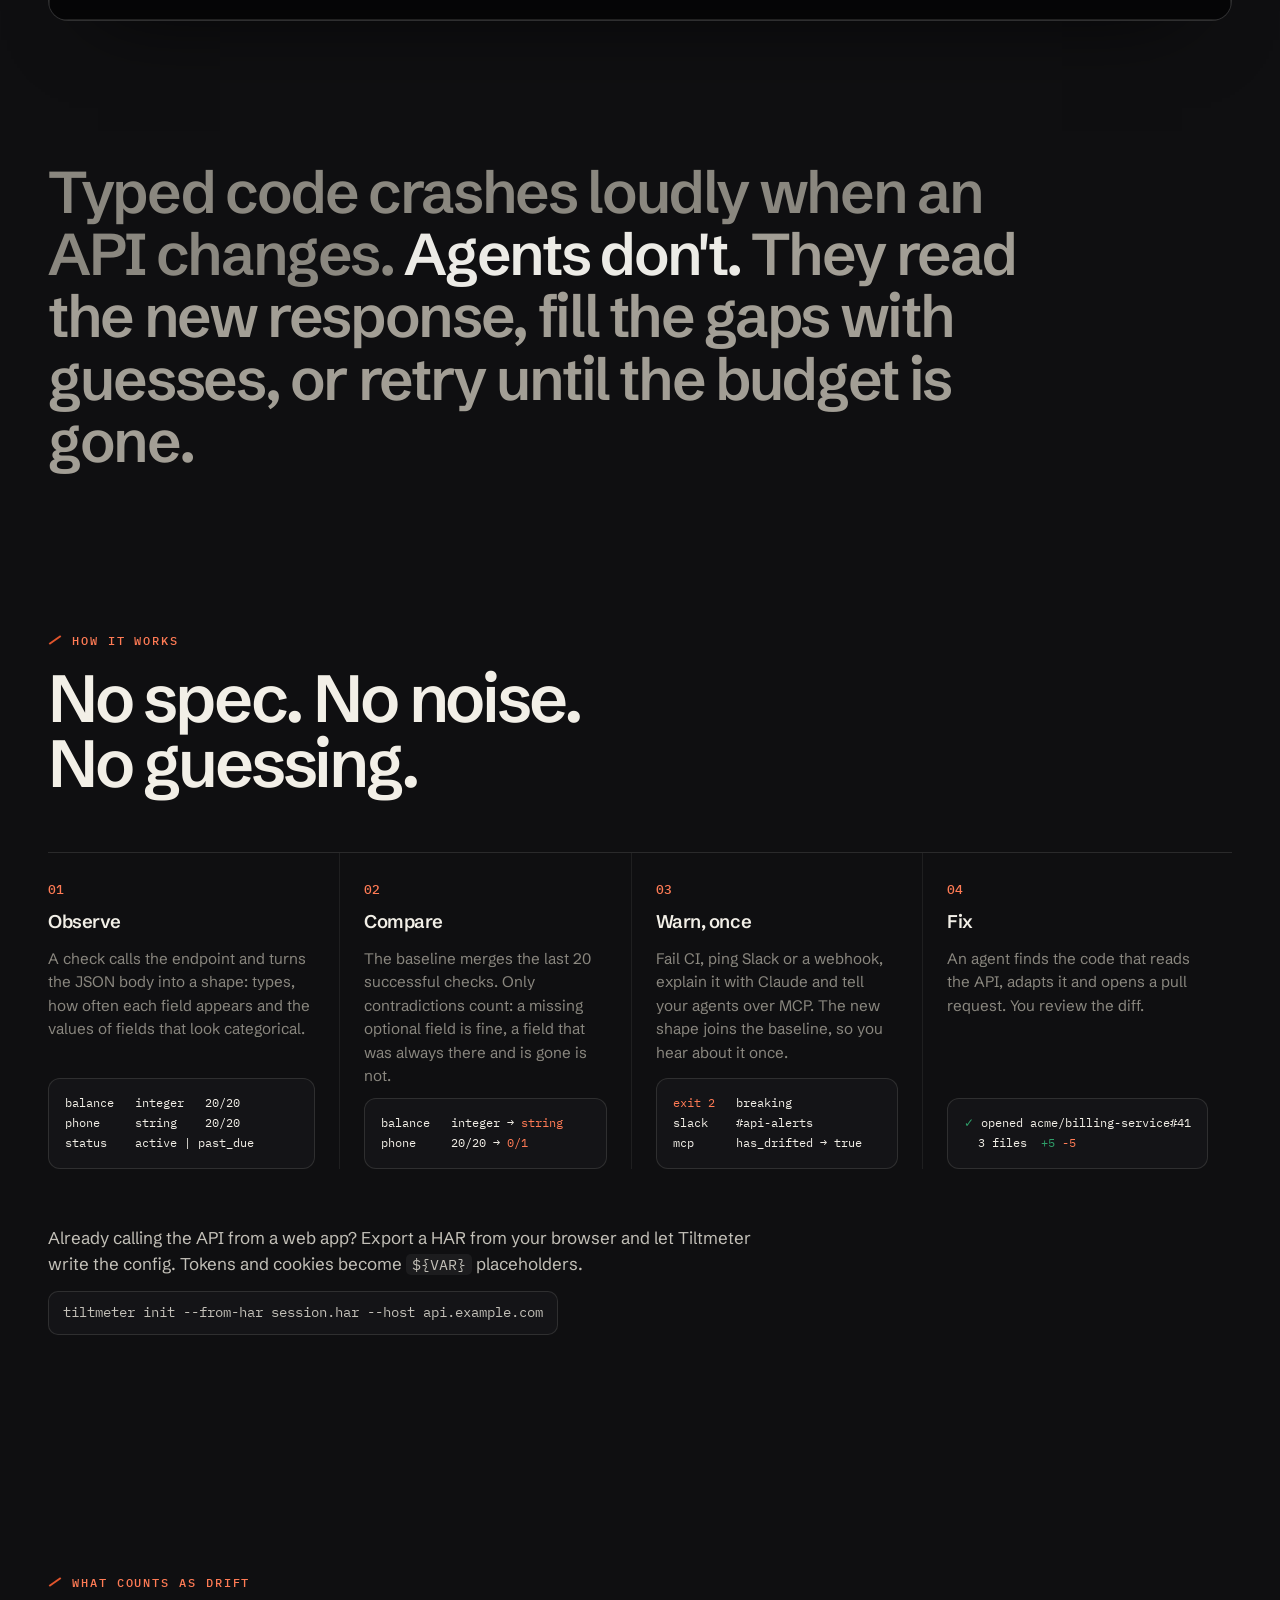
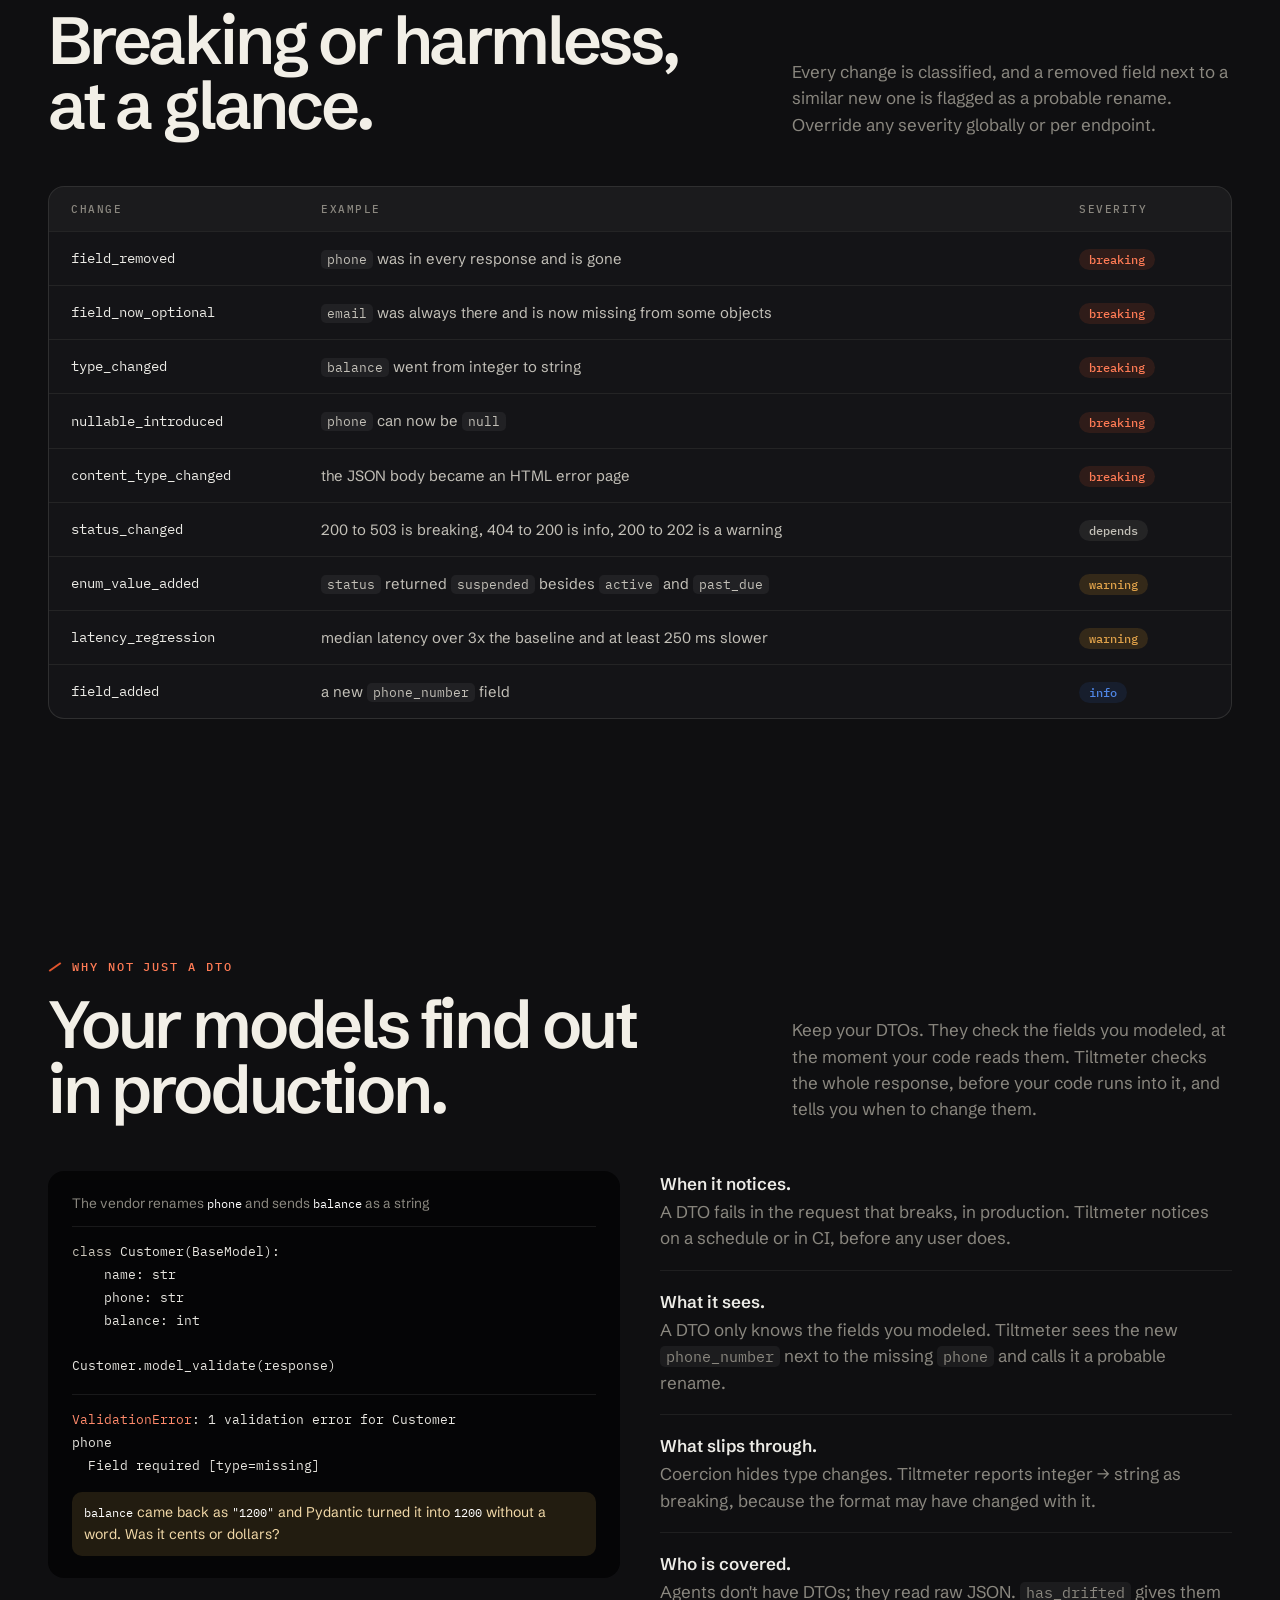
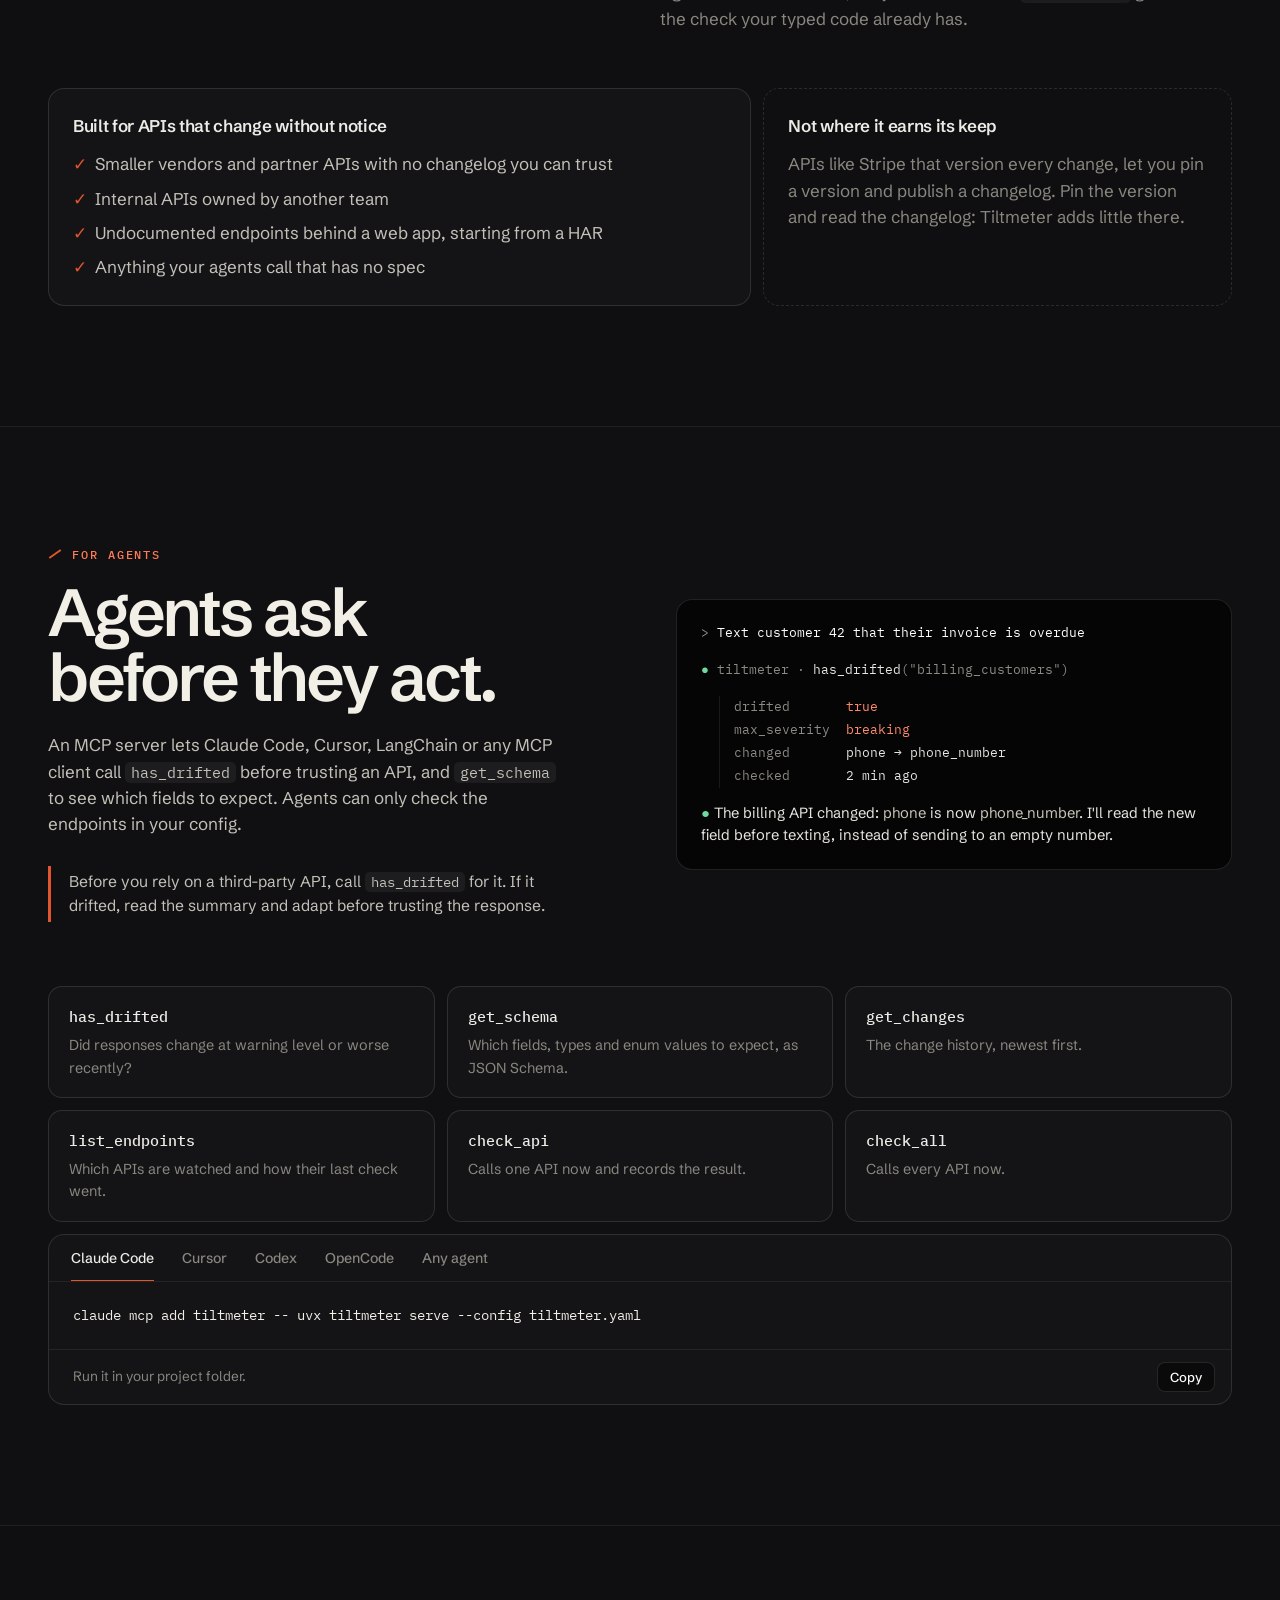
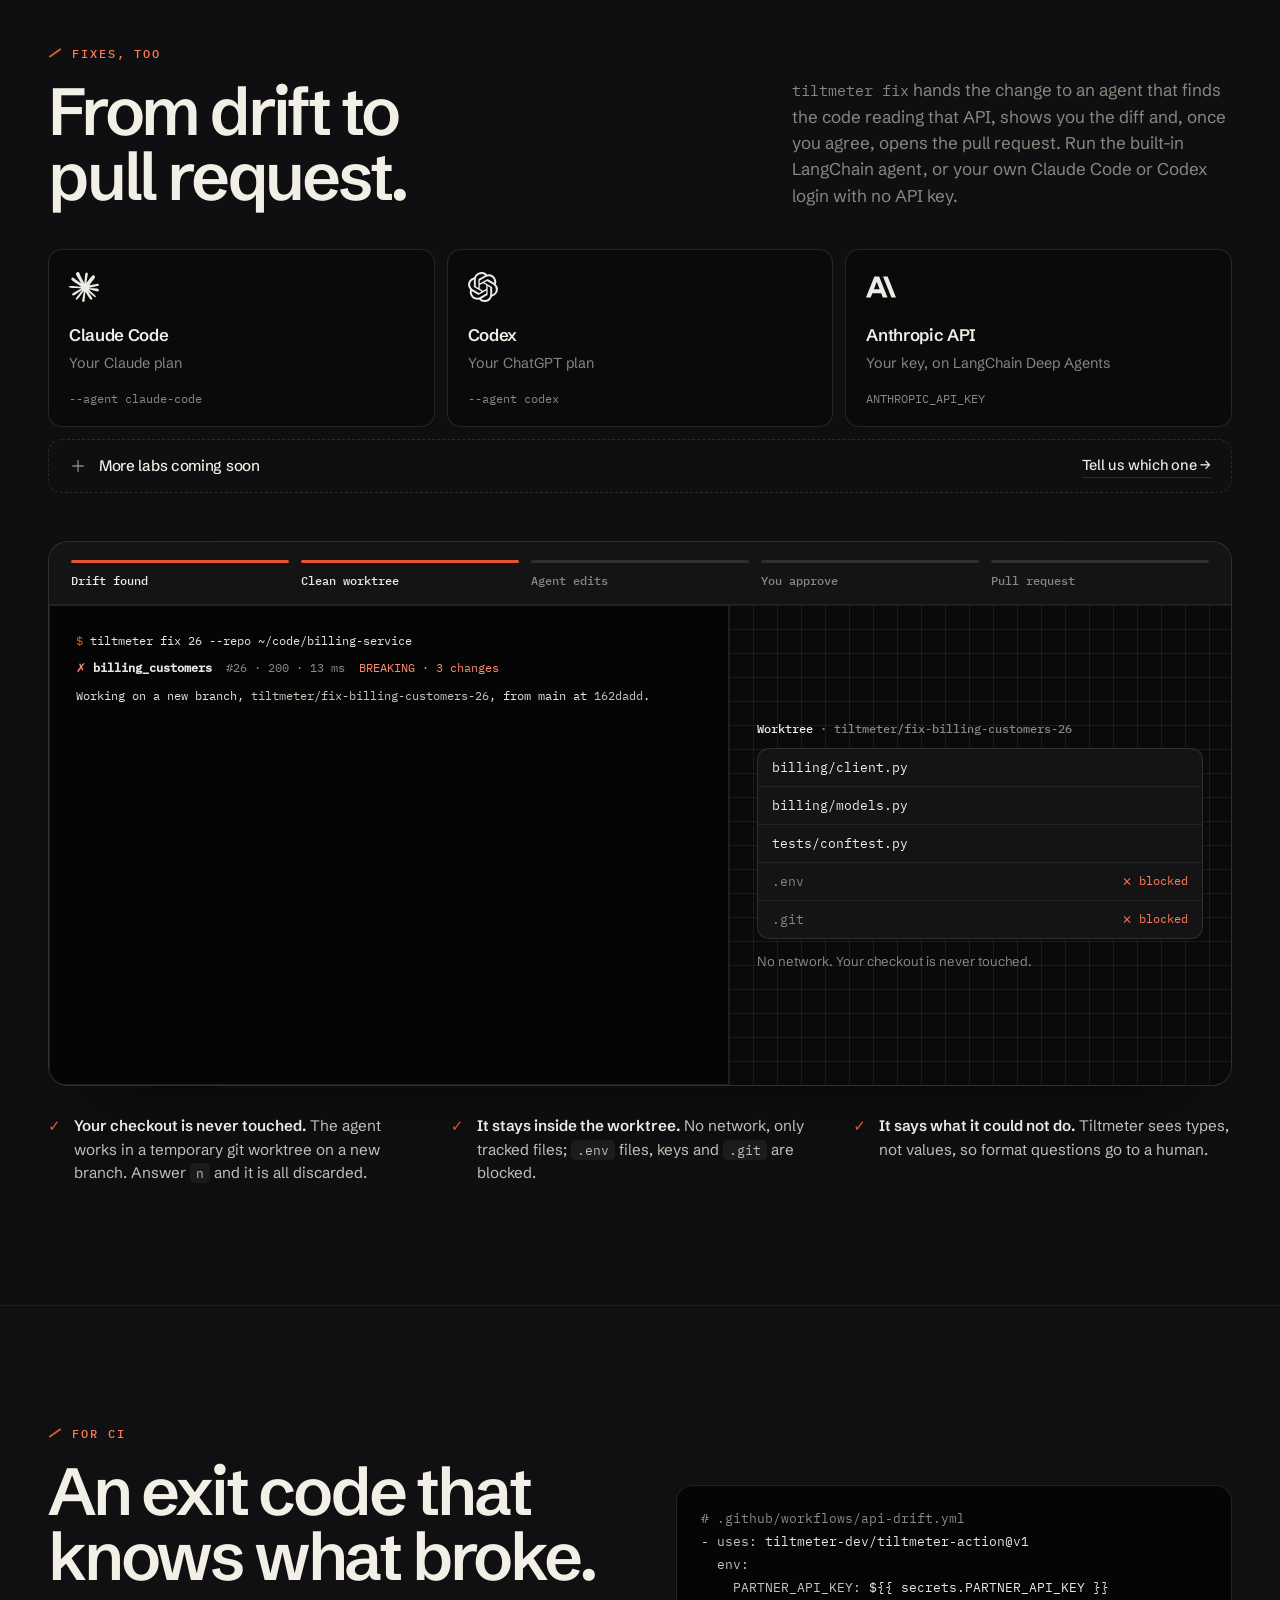
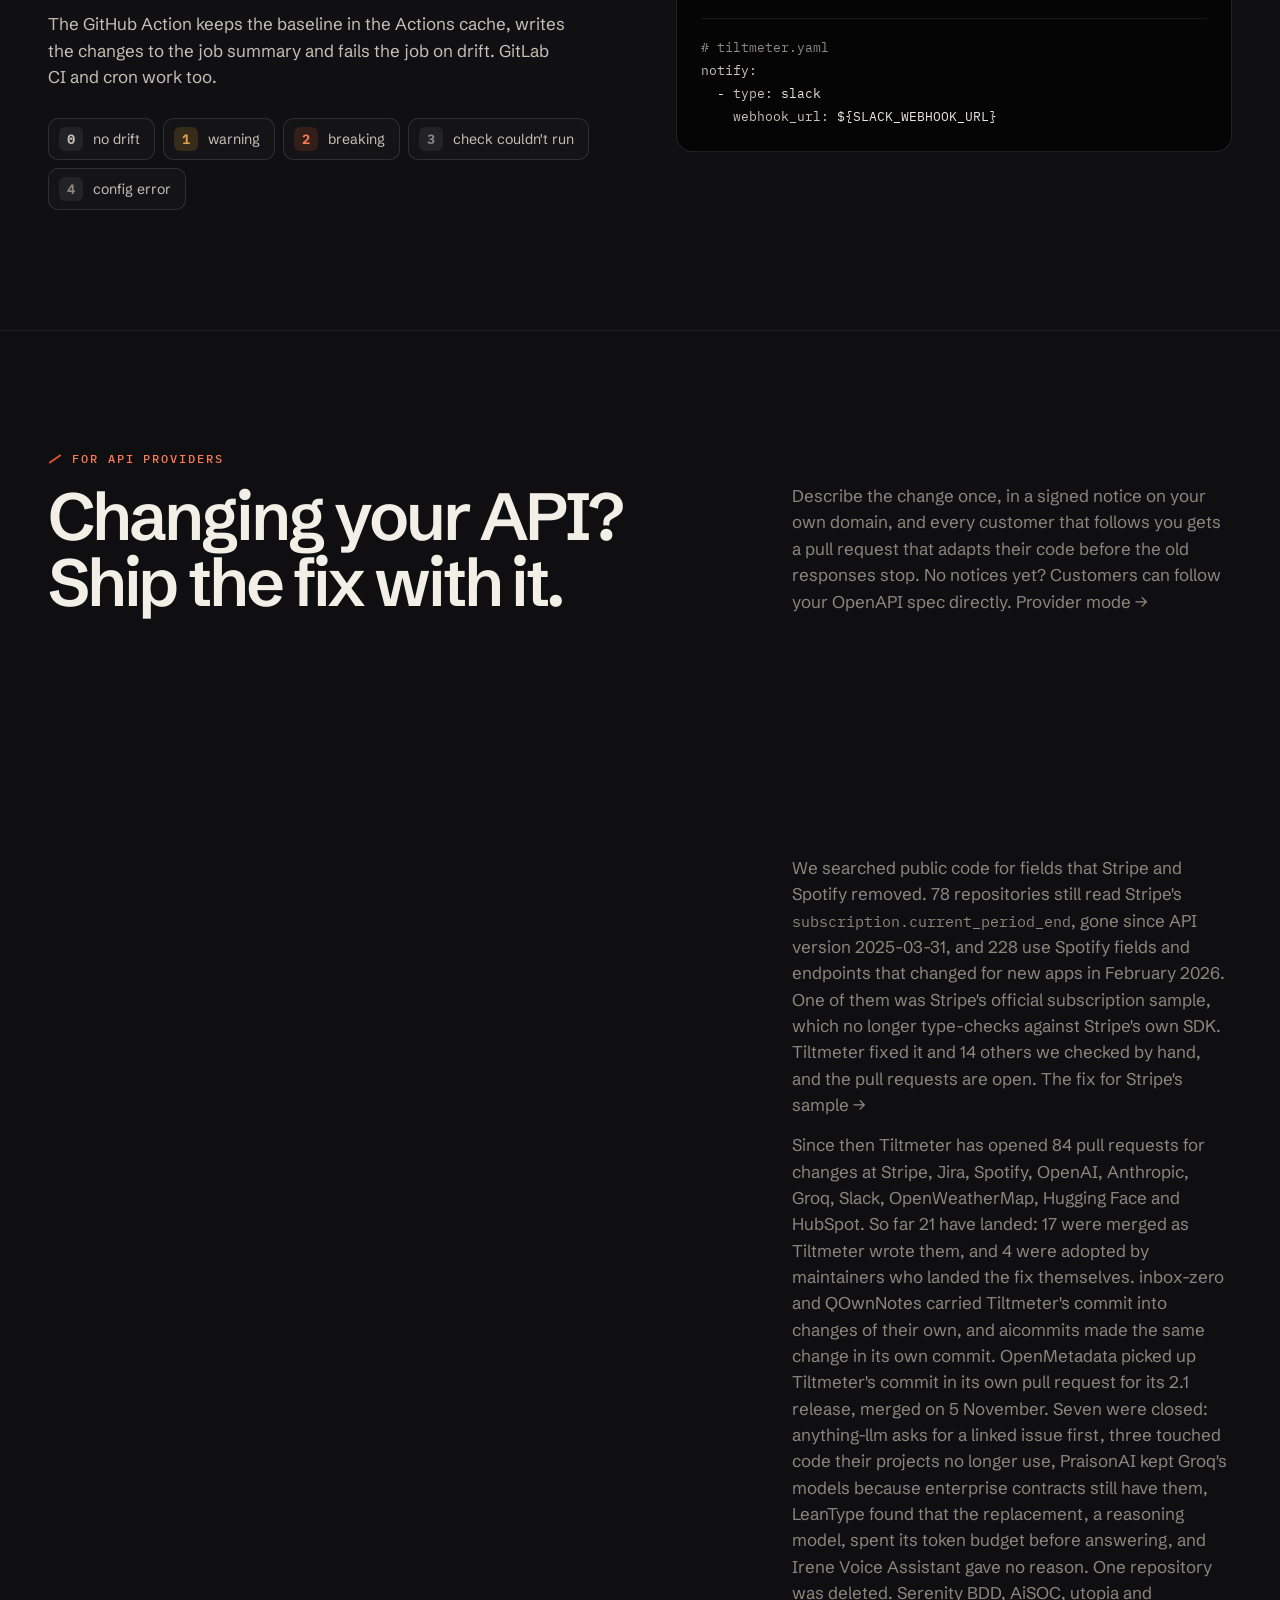
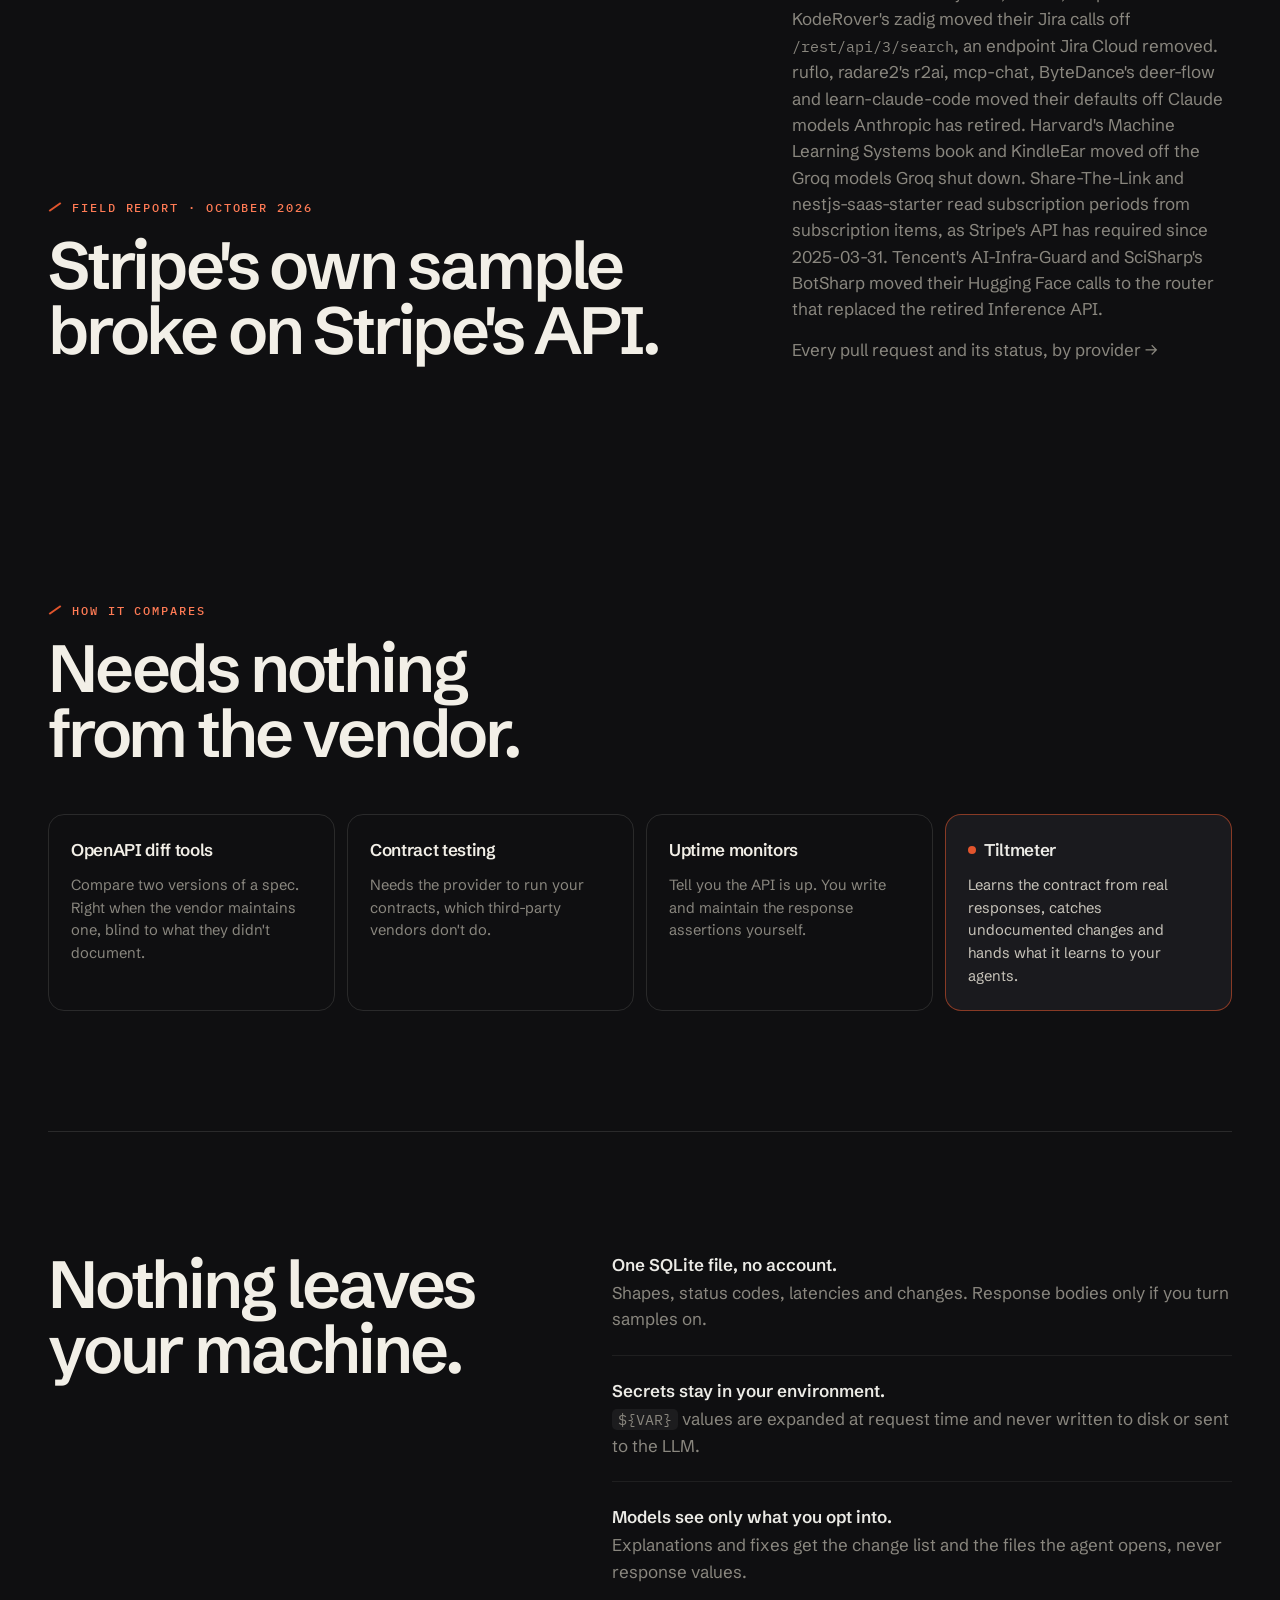
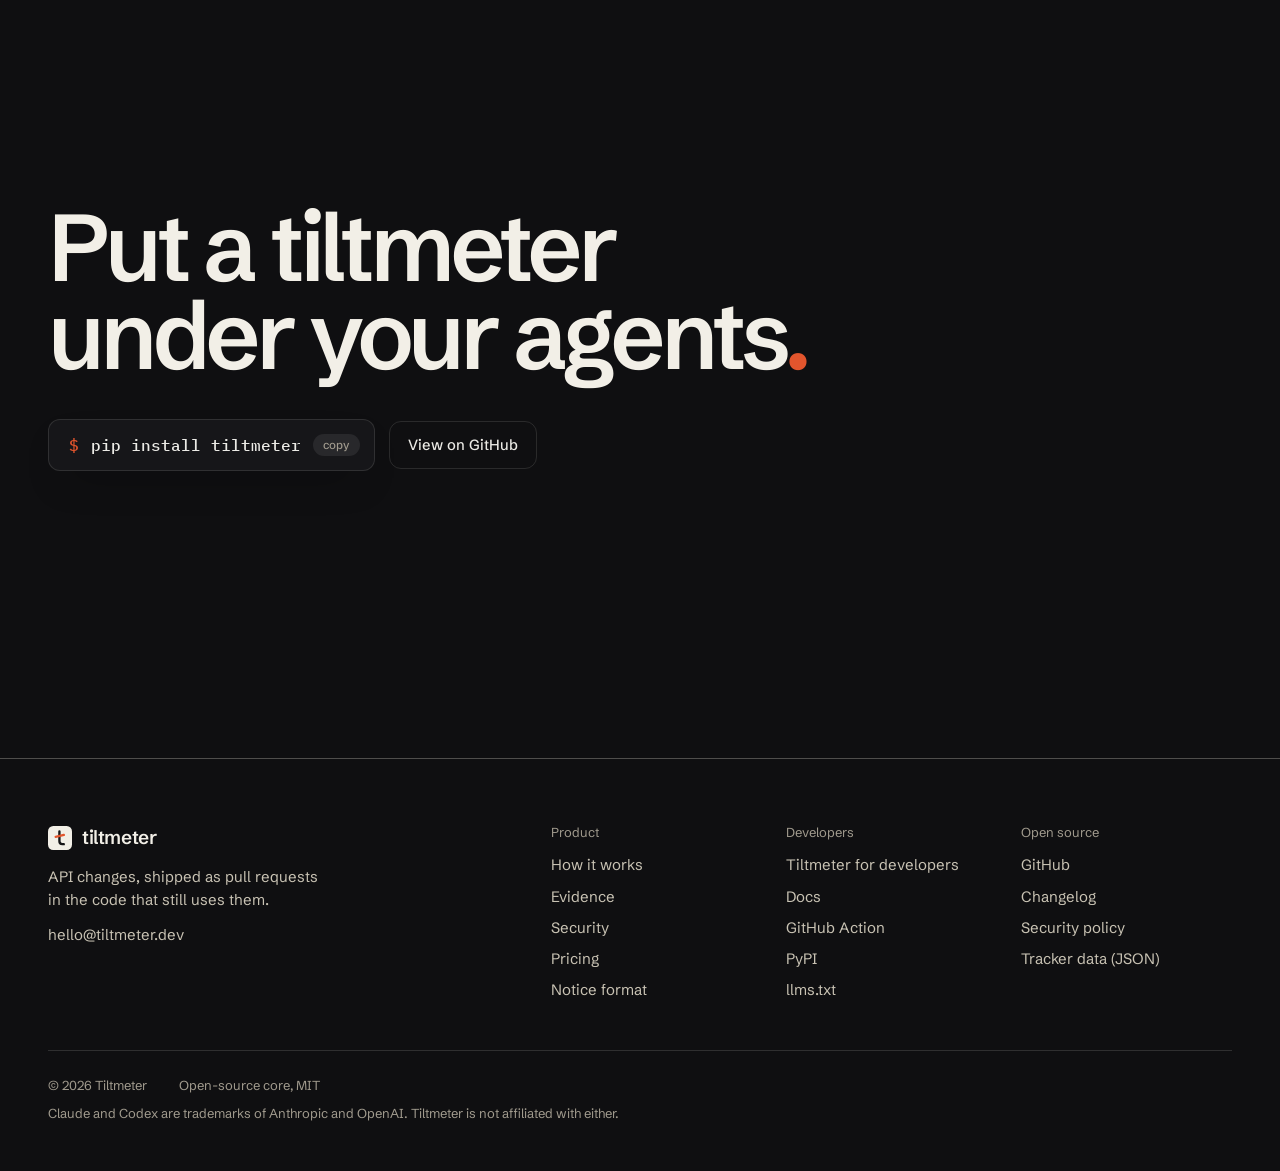
==== commit e14feebd: "Refresh the migration tracker" ====
--- a/developers/index.html
+++ b/developers/index.html
@@ -80,7 +80,7 @@
         <div class="stat"><dt>files on GitHub still name <code>llama-3.3-70b-versatile</code>, ten weeks after Groq shut it down for free and developer keys</dt><dd>314k</dd></div>
         <div class="stat"><dt>pull requests Tiltmeter opened for changes at 10 APIs</dt><dd data-tracker="opened">84</dd></div>
         <div class="stat merged"><dt>landed so far: <span data-tracker="merged">17</span> merged as Tiltmeter wrote them, <span data-tracker="adopted">4</span> adopted by their maintainers</dt><dd data-tracker="landed">21</dd></div>
-        <div class="stat"><dt>GitHub stars across the repositories that got a fix</dt><dd data-tracker="stars-short">1.32M</dd></div>
+        <div class="stat"><dt>GitHub stars across the repositories that got a fix</dt><dd data-tracker="stars-short">1.33M</dd></div>
       </dl>
       <ul class="findings">
         <li><b>Groq.</b> 260 of 1,619 popular, active AI repositories still name a model Groq has retired, often as the default. 15 fixes went out. Harvard's Machine Learning Systems book and KindleEar merged theirs. inbox-zero and QOwnNotes carried Tiltmeter's commit into changes of their own, and aicommits landed the same change in its own commit. <a href="/migrations/groq/">Groq →</a></li>
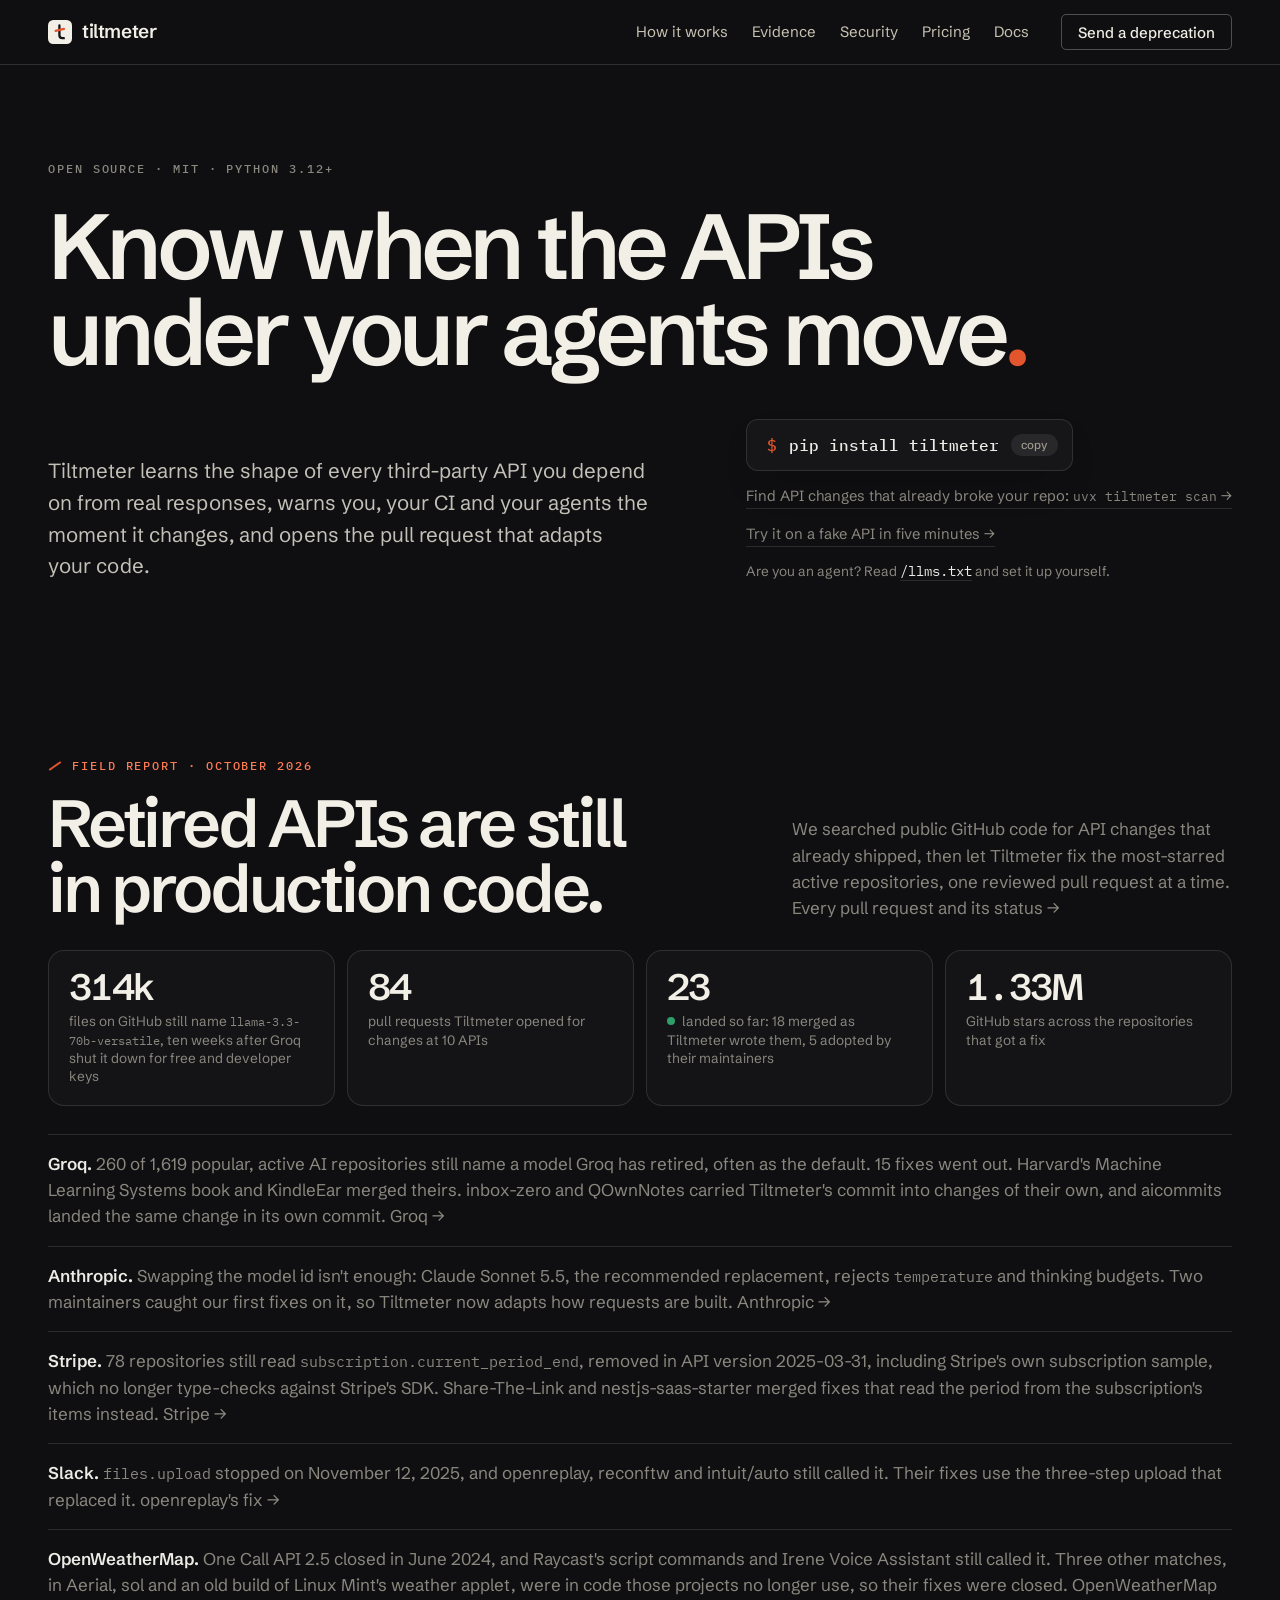
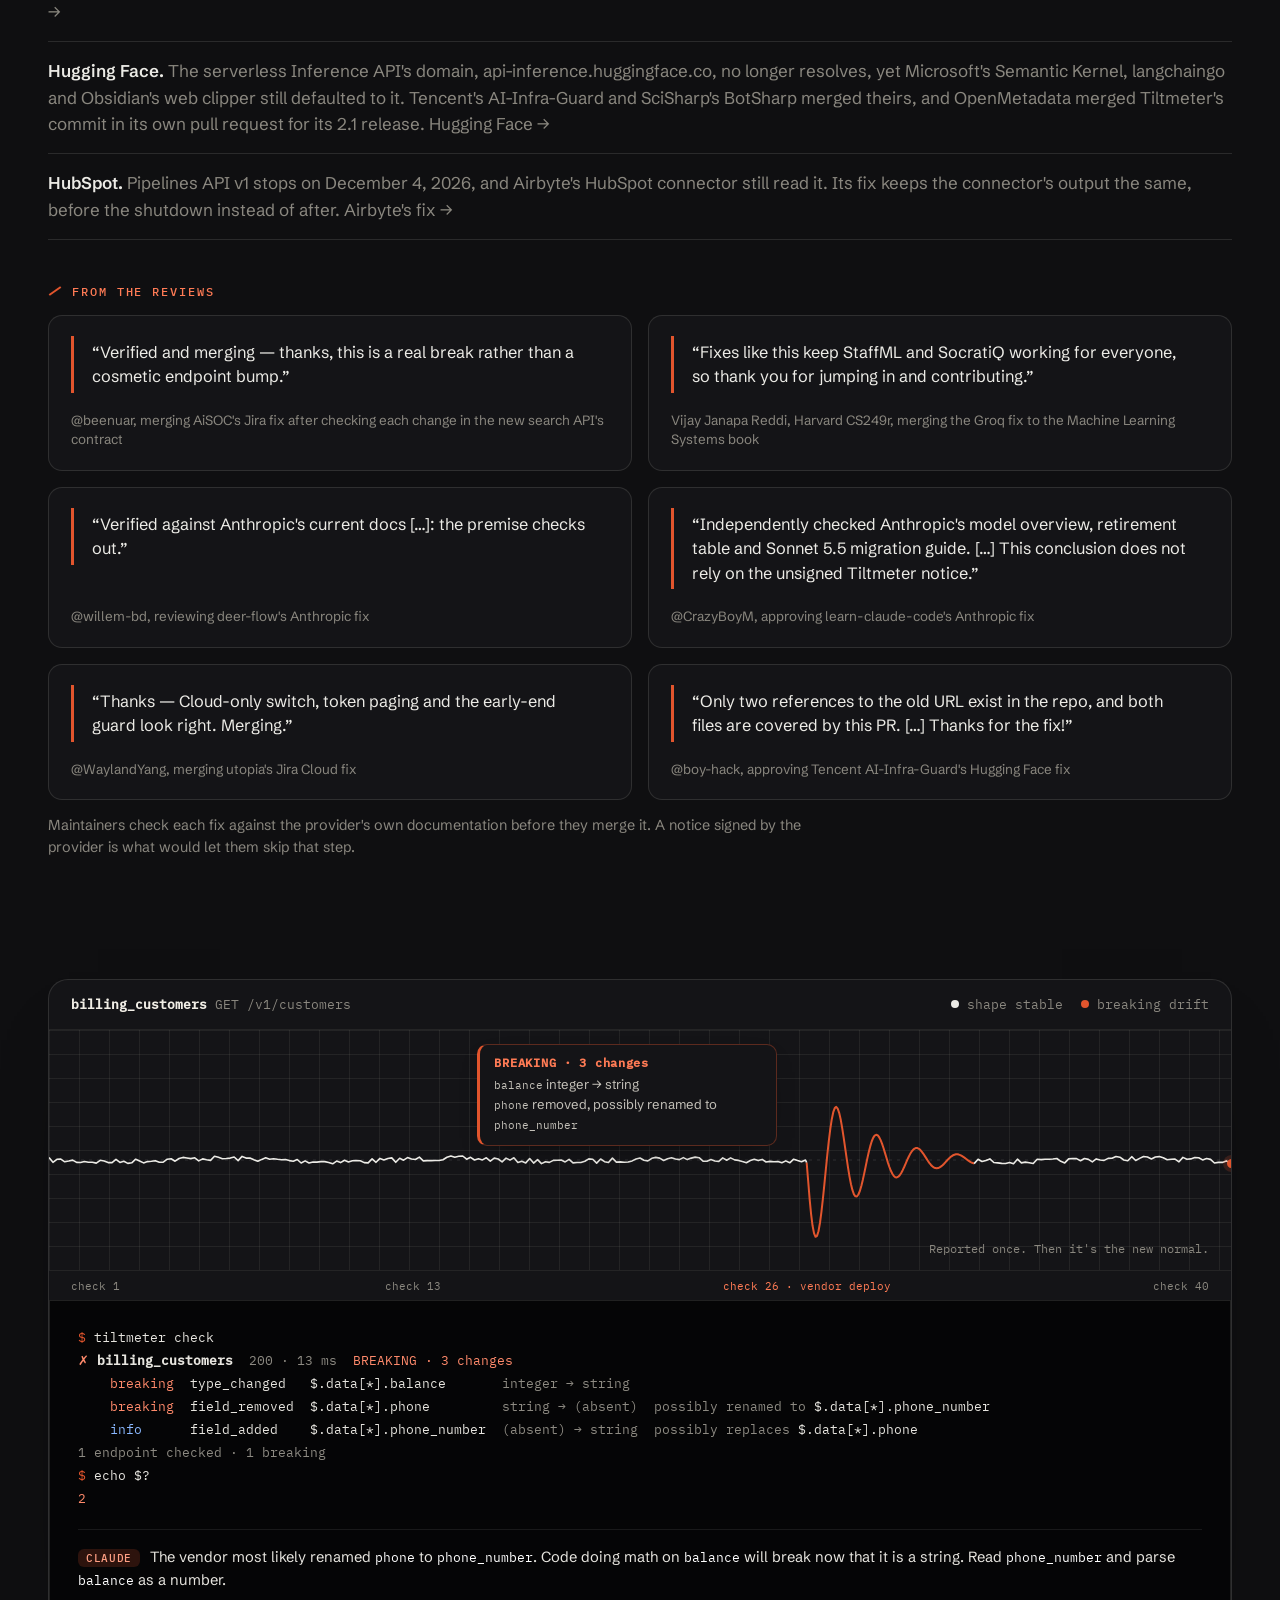
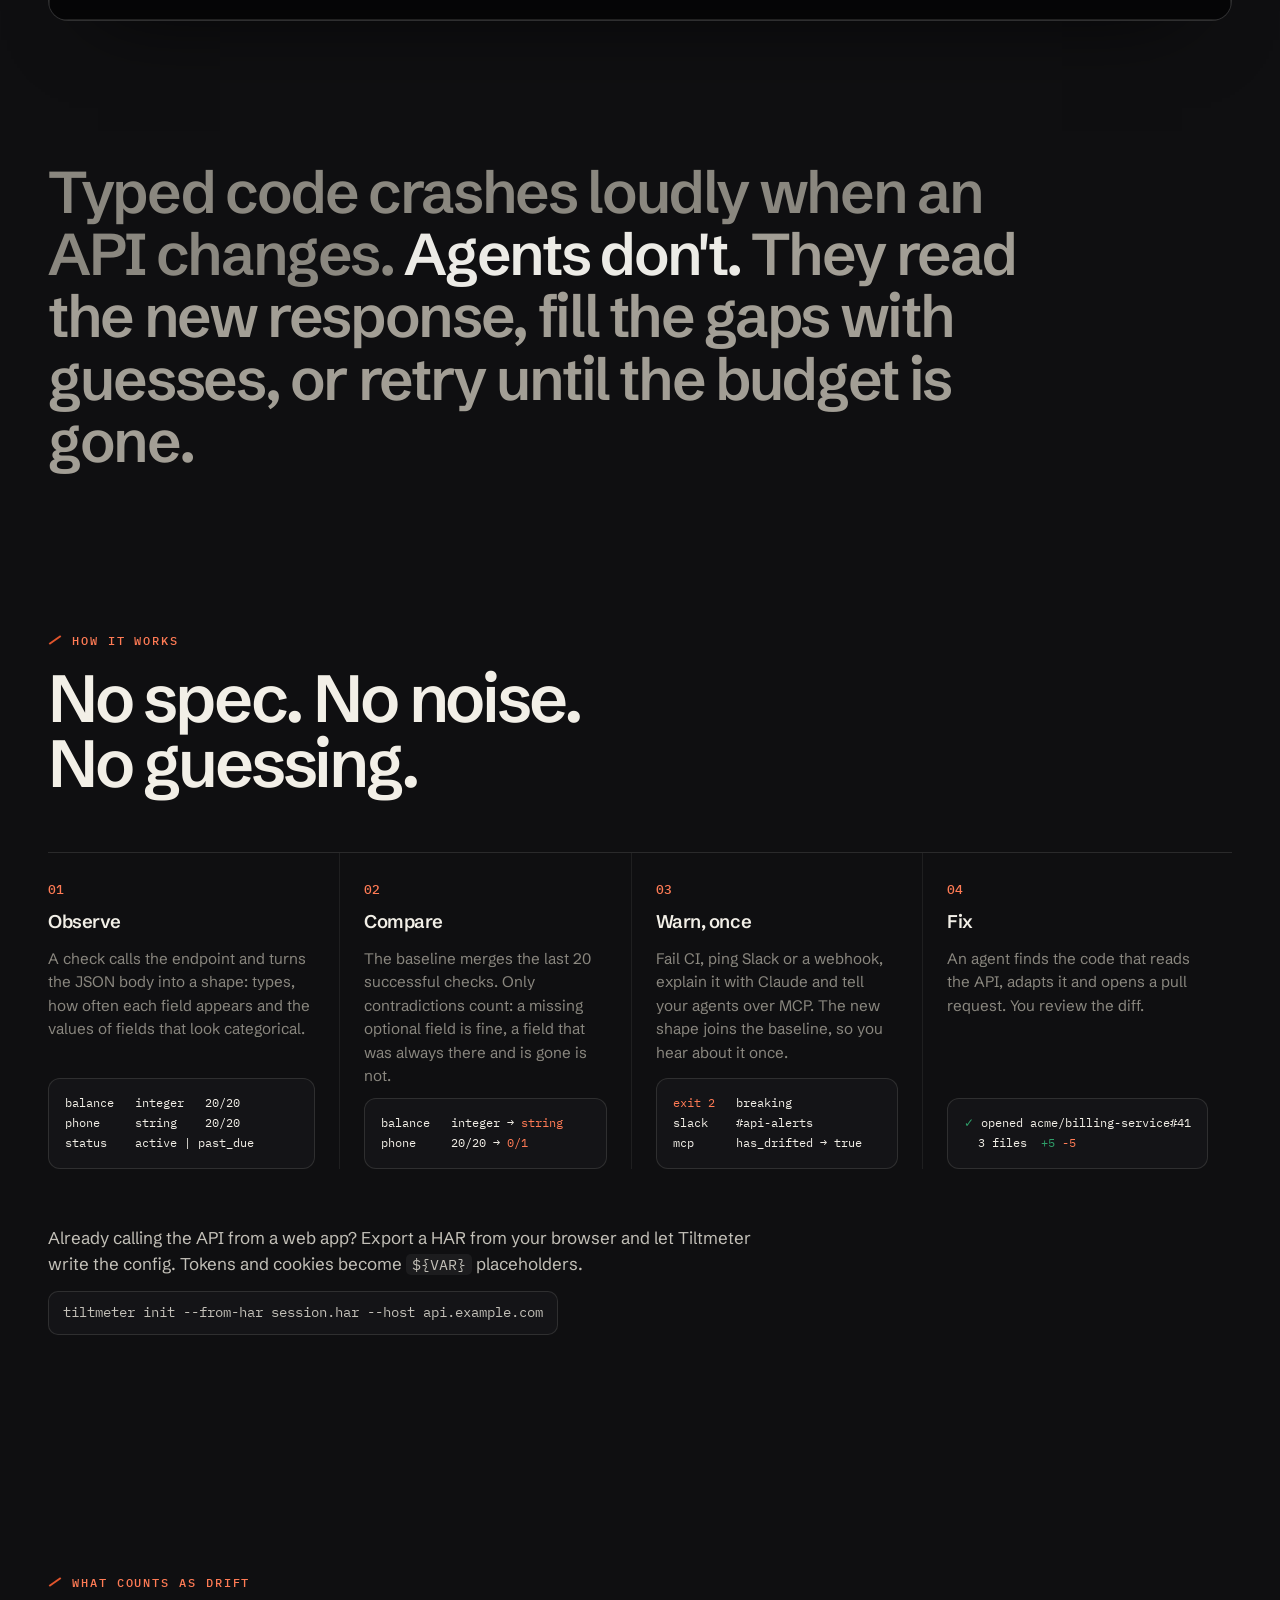
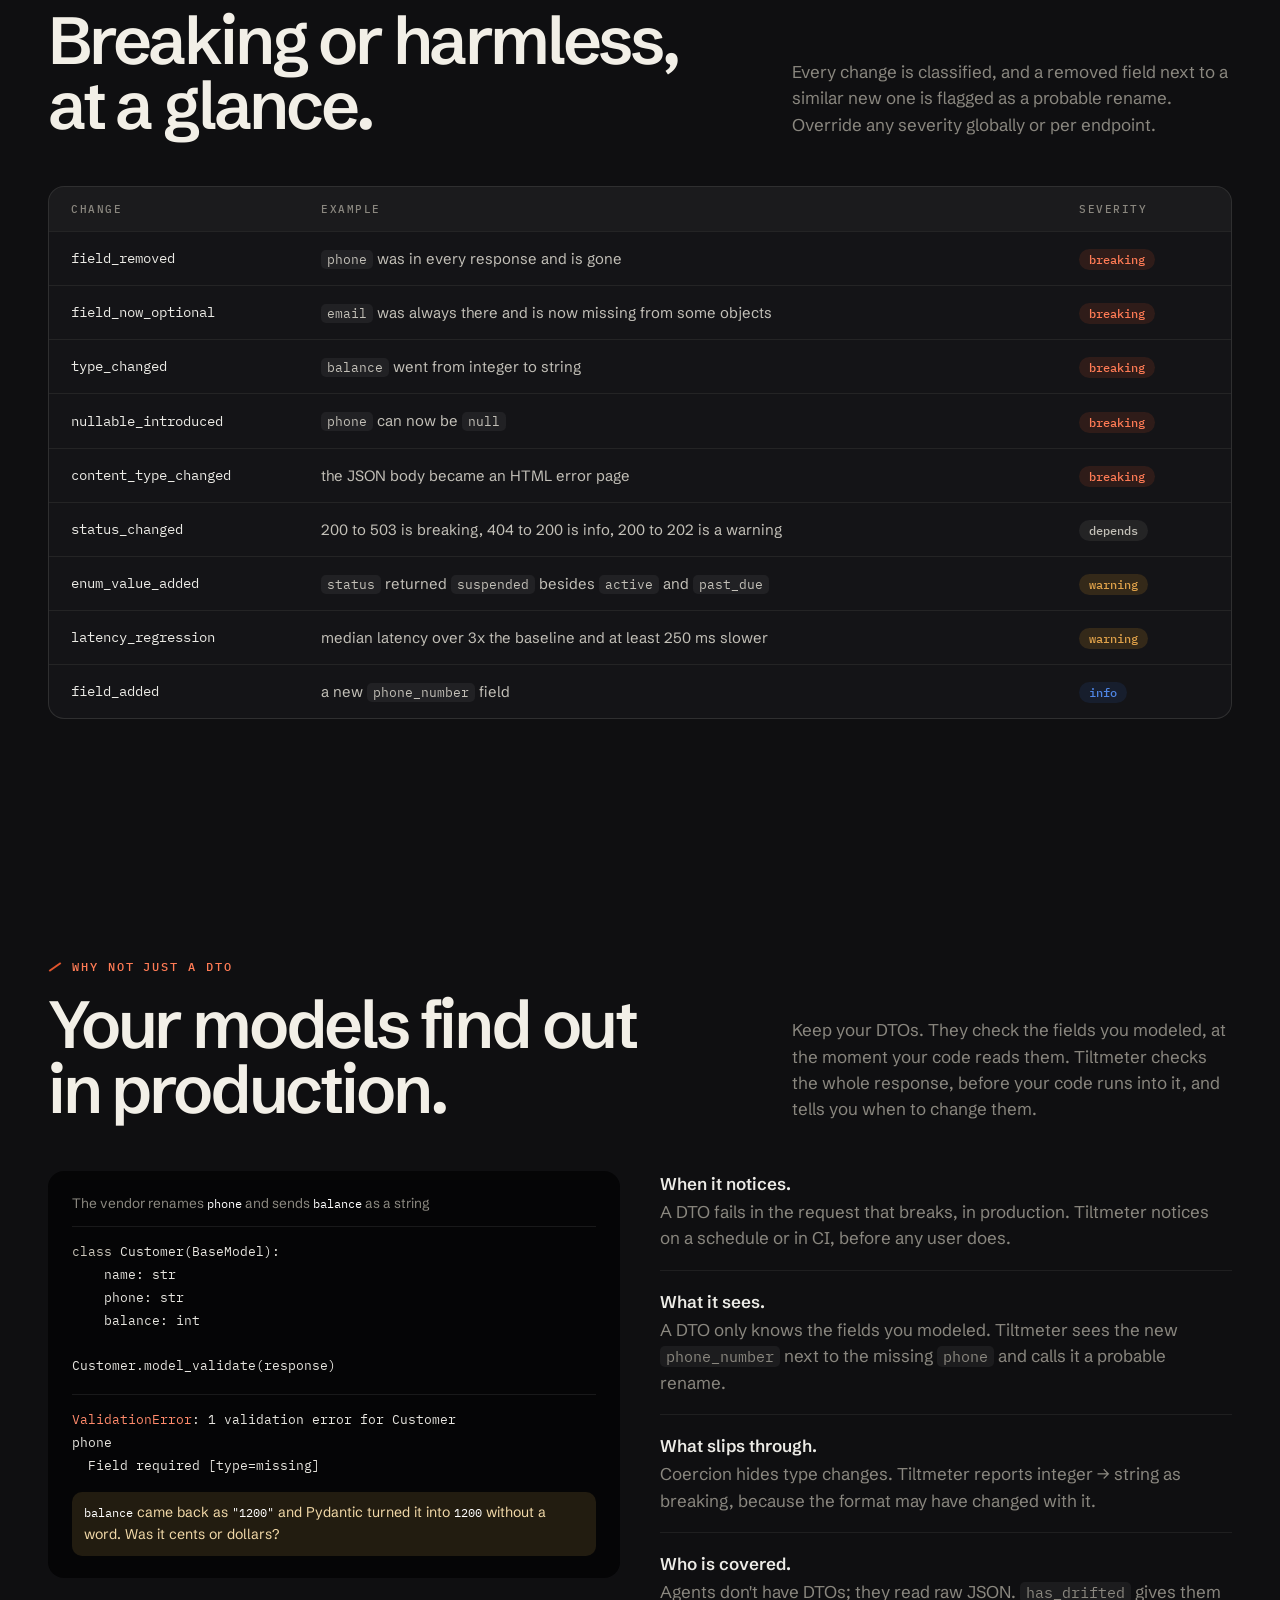
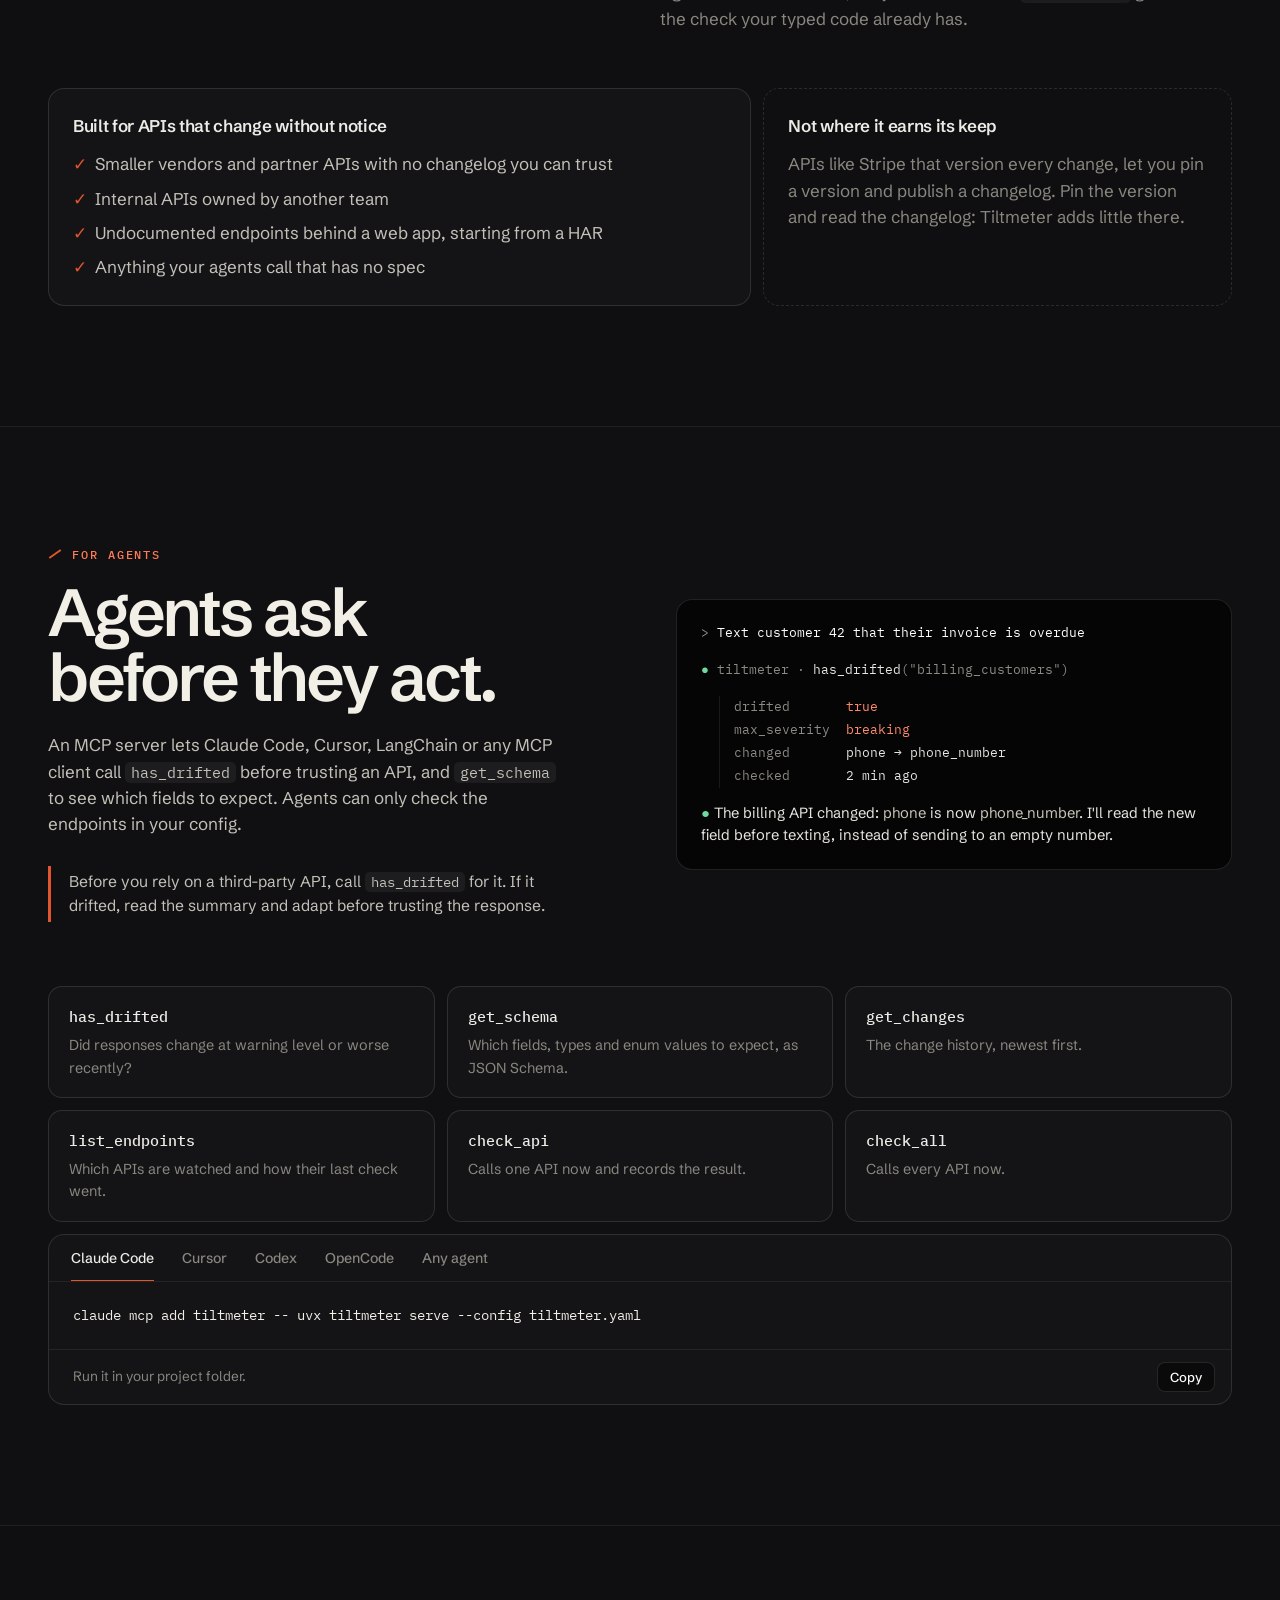
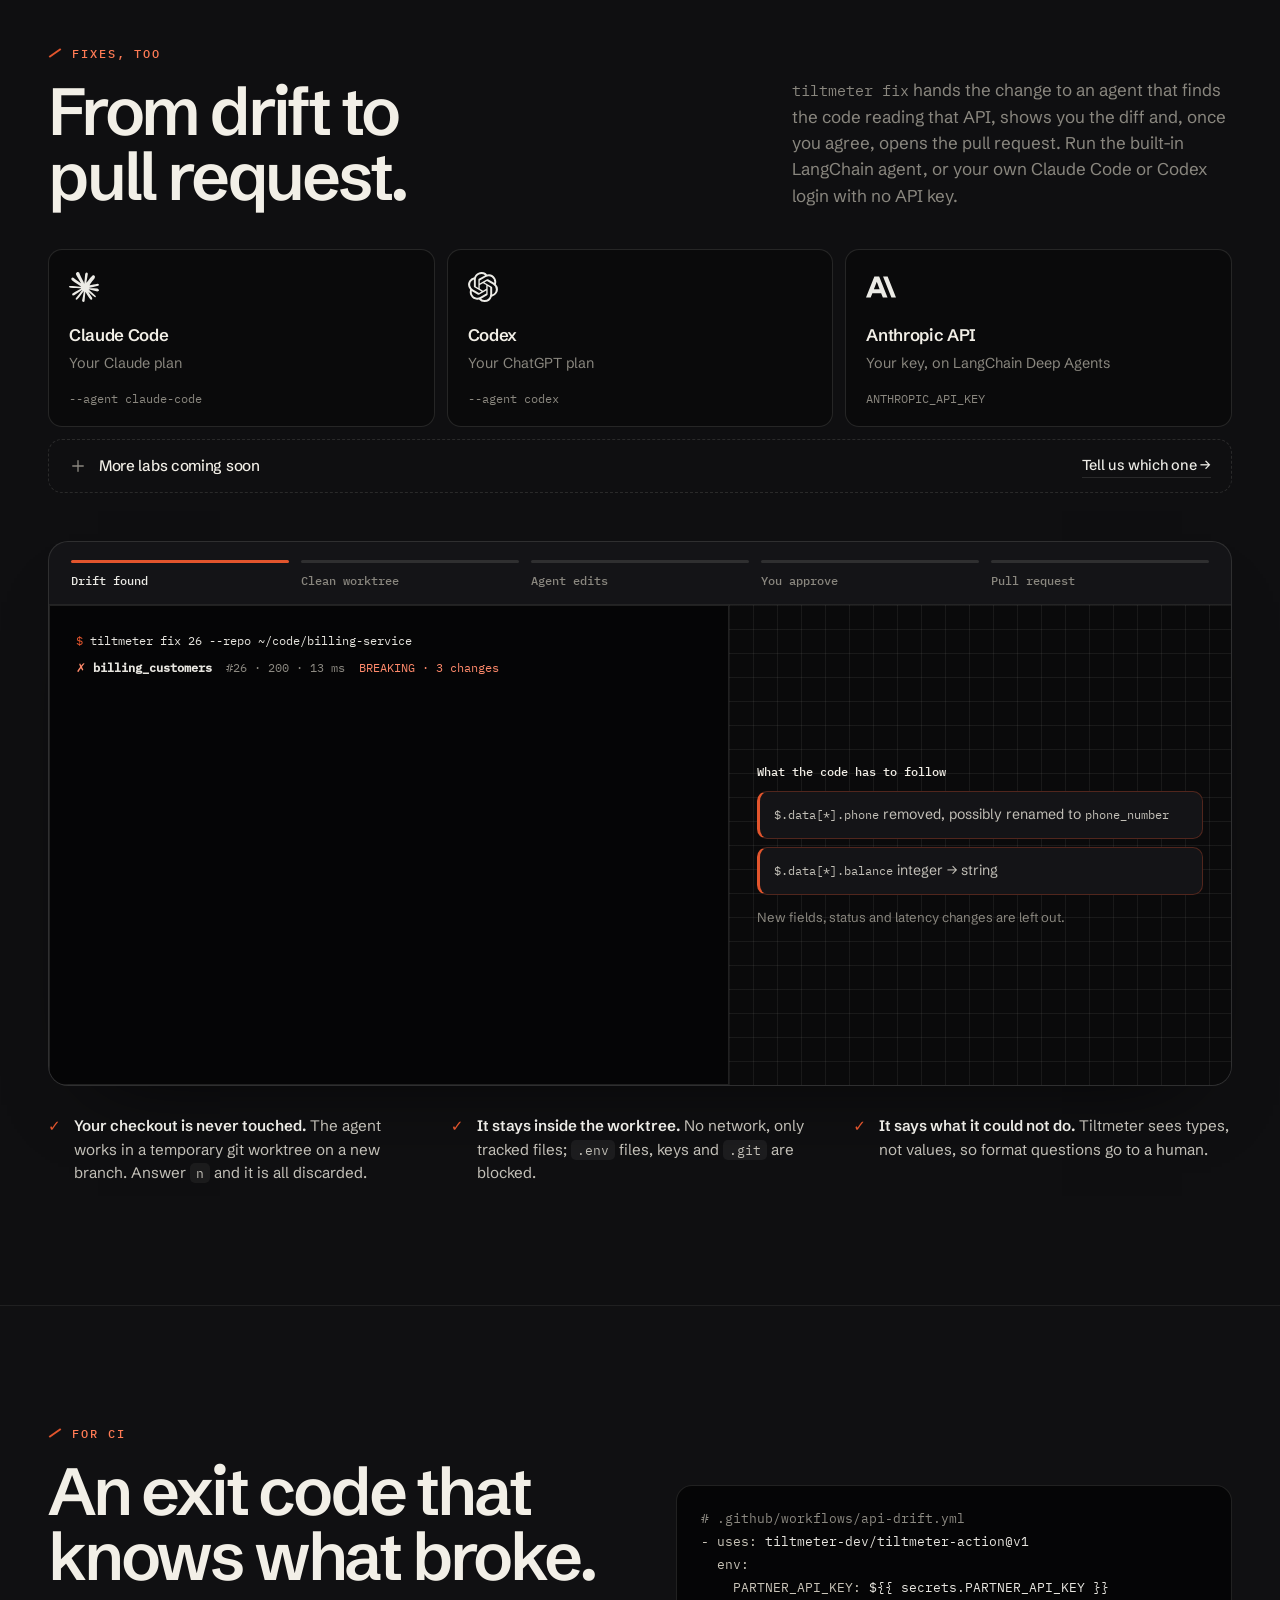
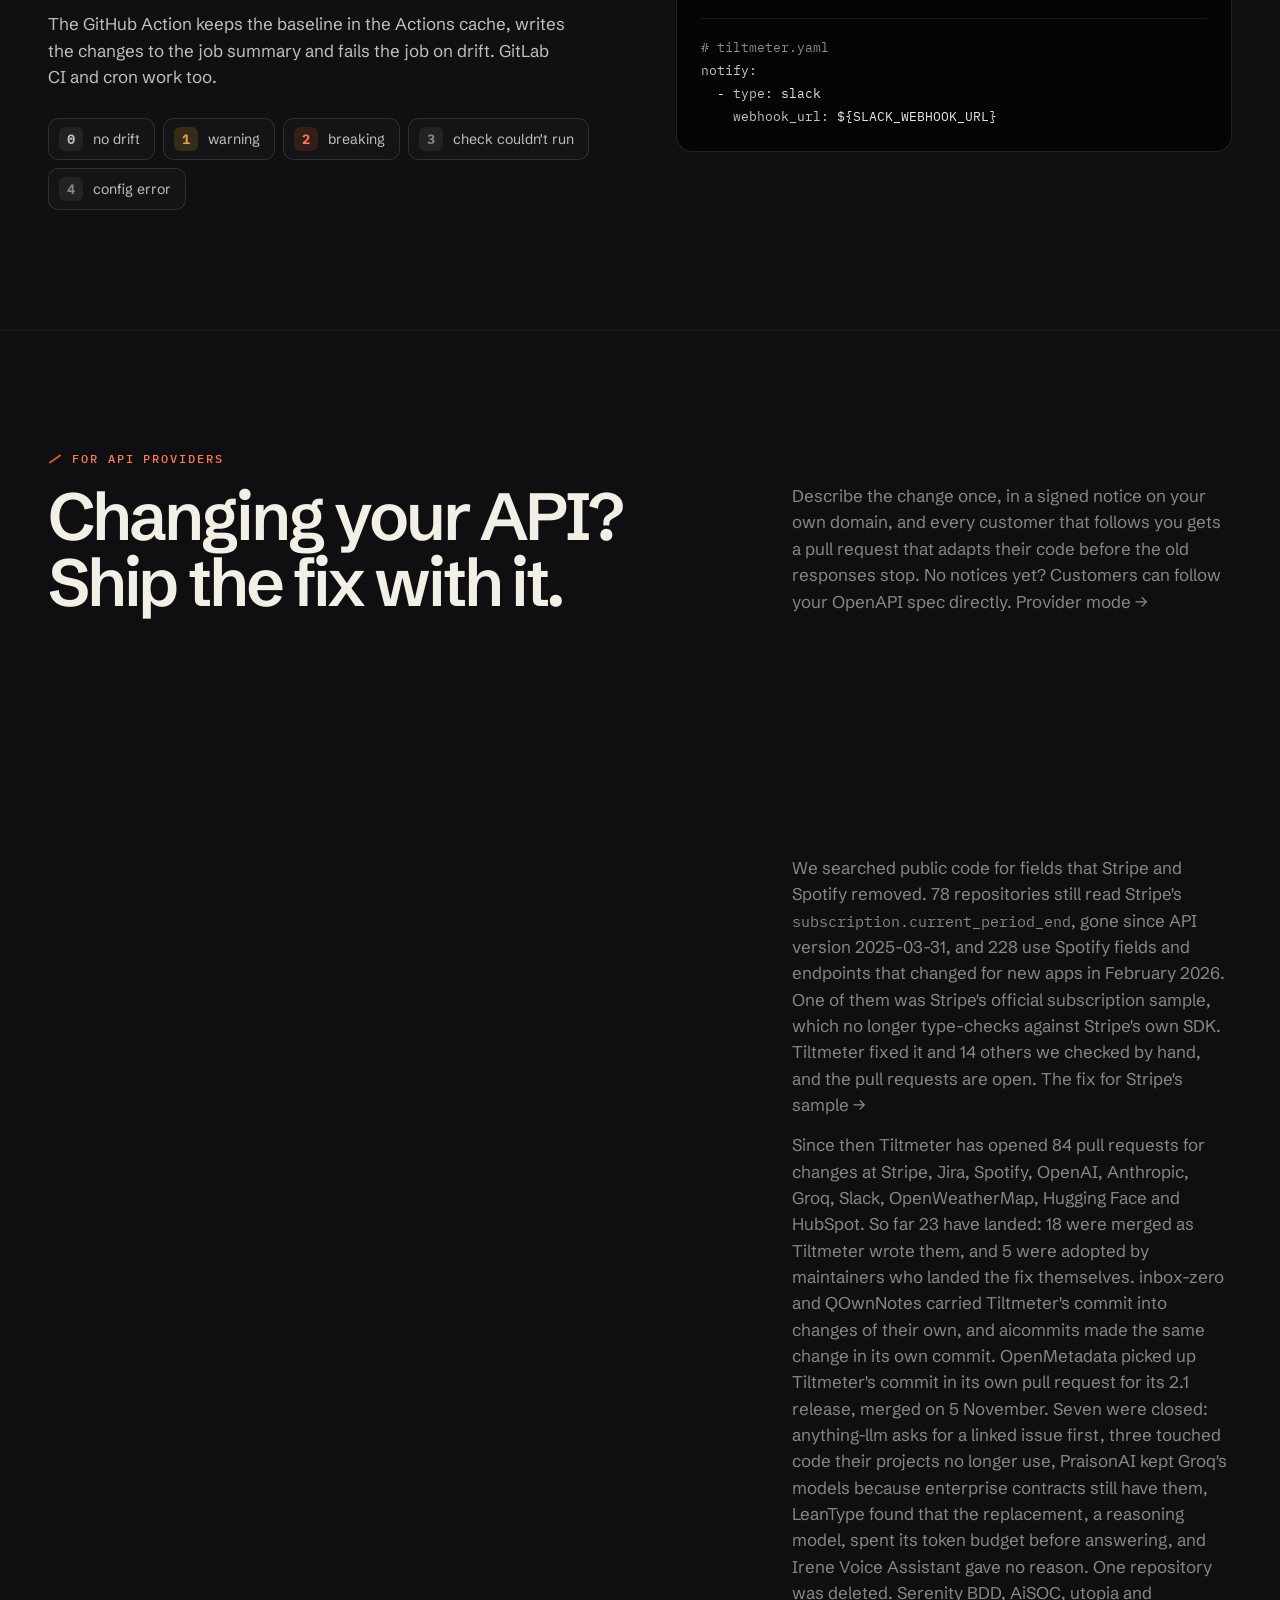
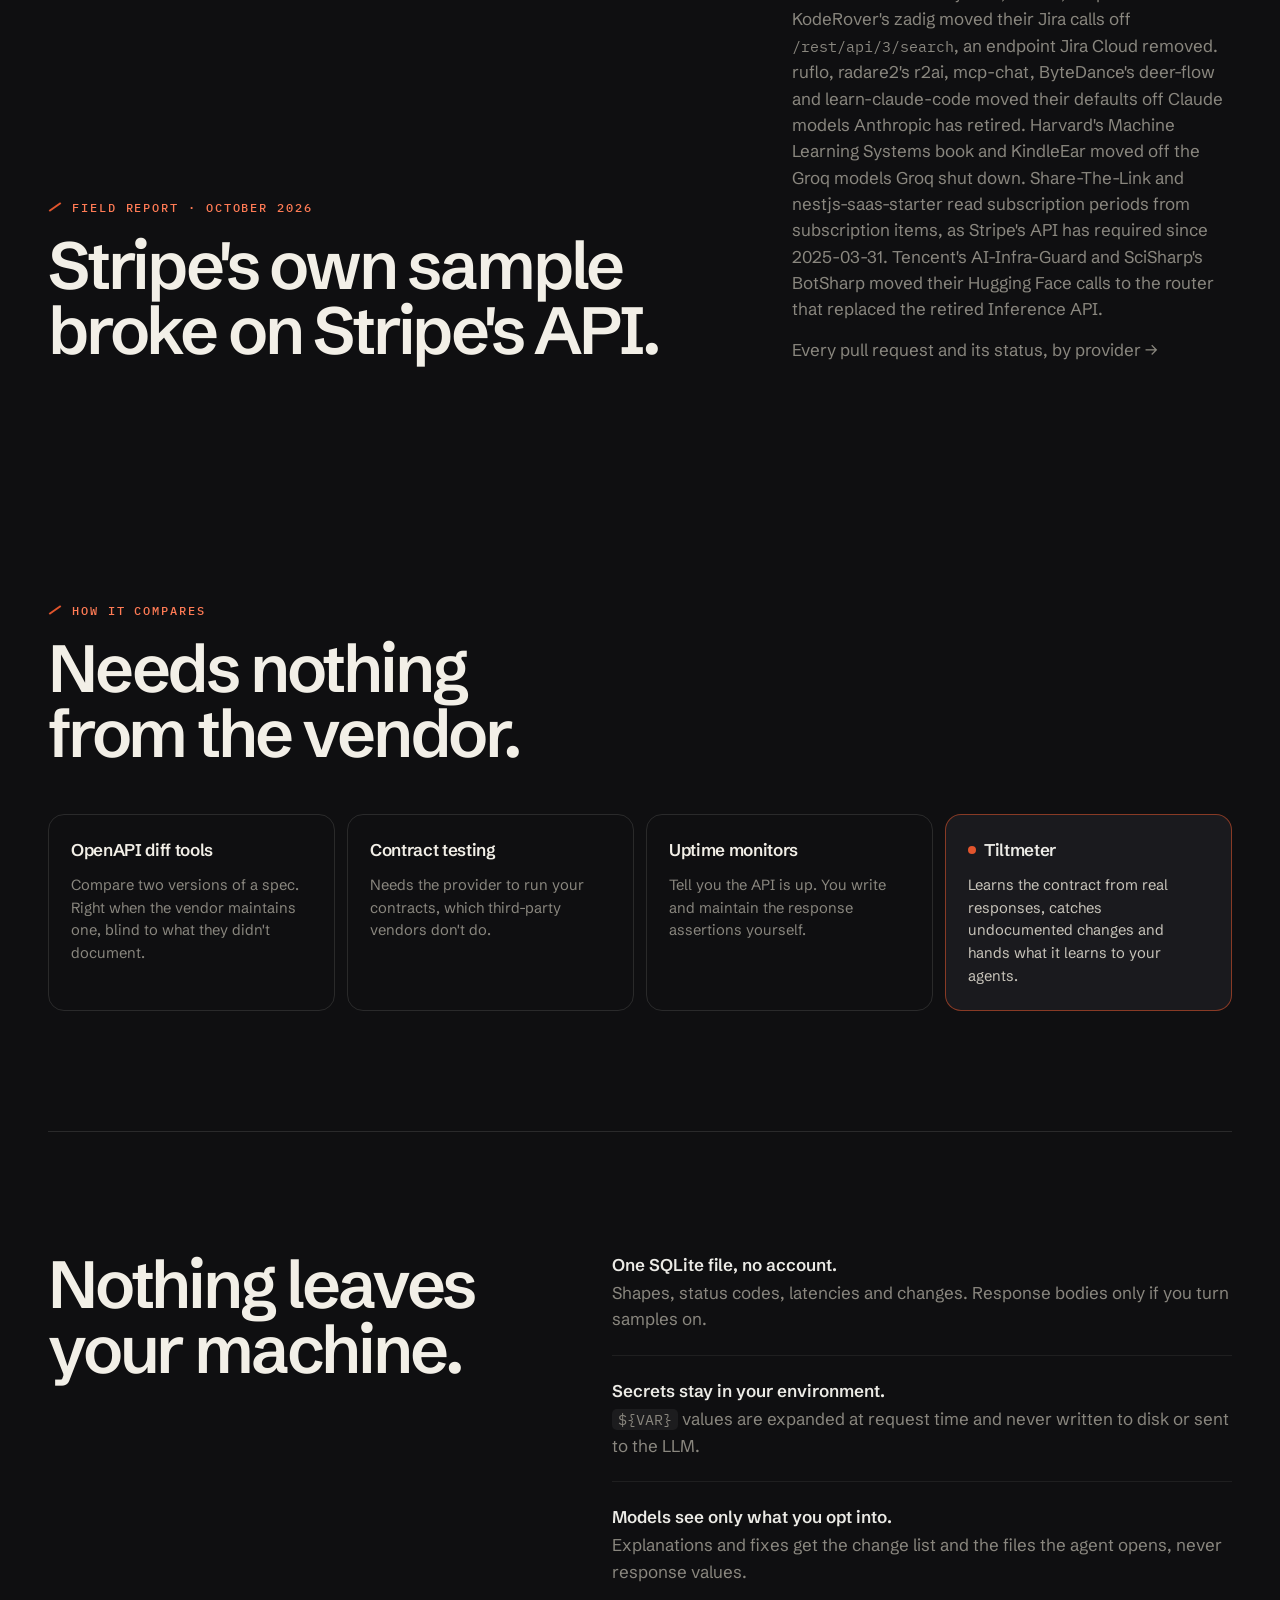
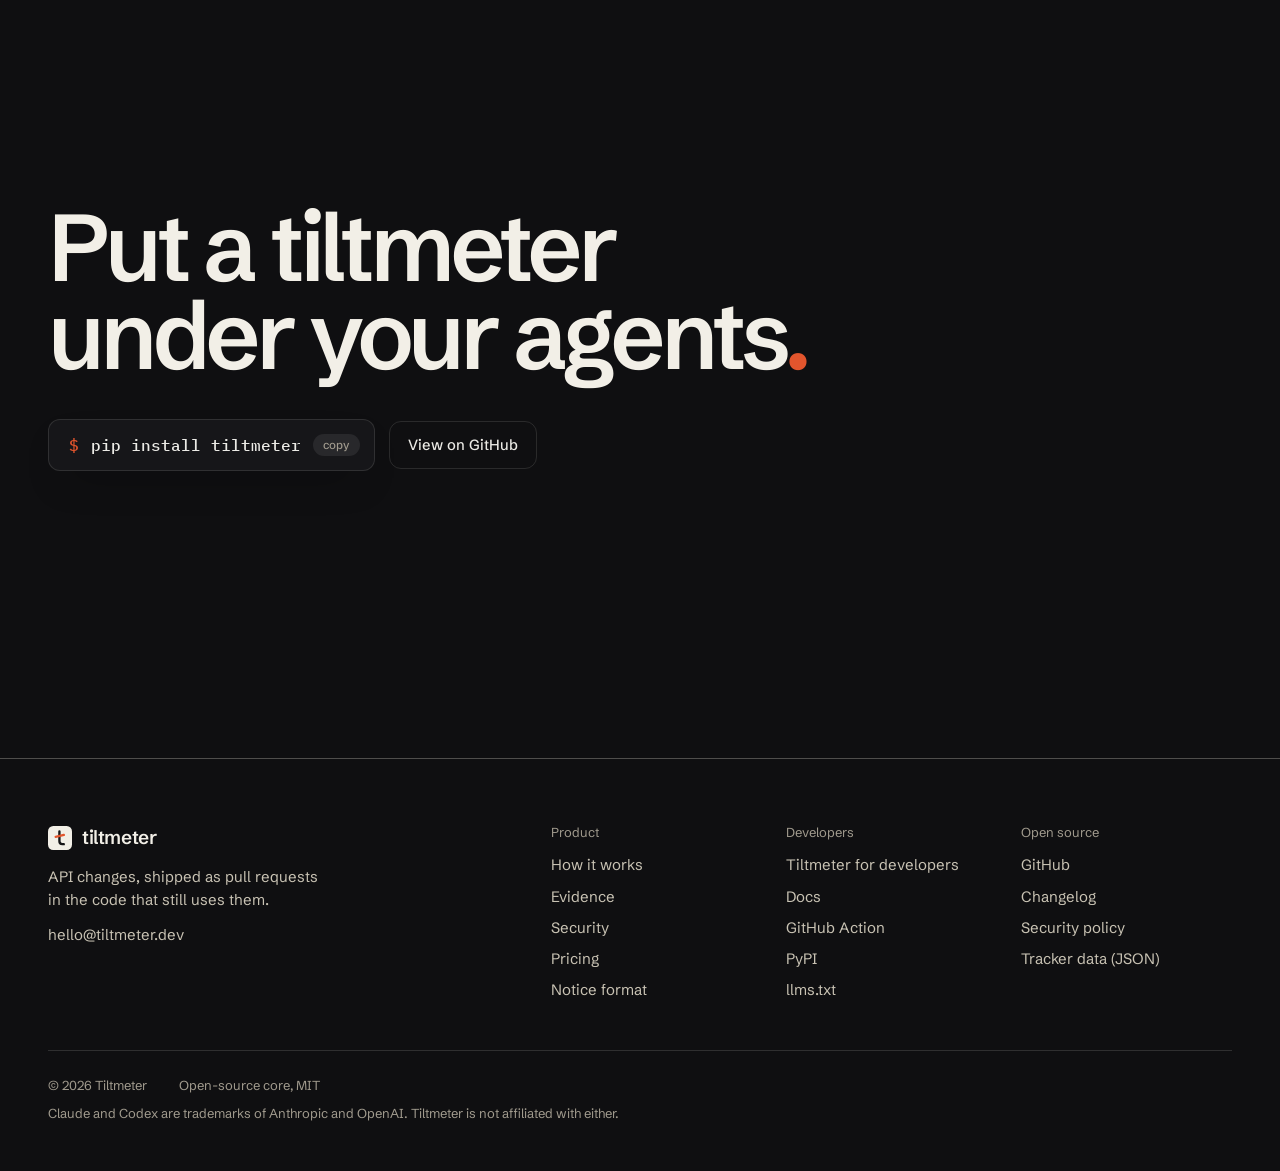
==== commit 5b25bda9: "Count future-agi's adoption and waymap's merge: 23 of 84 landed future-agi closed #3625 because its " ====
--- a/developers/index.html
+++ b/developers/index.html
@@ -79,7 +79,7 @@
       <dl class="stats four">
         <div class="stat"><dt>files on GitHub still name <code>llama-3.3-70b-versatile</code>, ten weeks after Groq shut it down for free and developer keys</dt><dd>314k</dd></div>
         <div class="stat"><dt>pull requests Tiltmeter opened for changes at 10 APIs</dt><dd data-tracker="opened">84</dd></div>
-        <div class="stat merged"><dt>landed so far: <span data-tracker="merged">17</span> merged as Tiltmeter wrote them, <span data-tracker="adopted">4</span> adopted by their maintainers</dt><dd data-tracker="landed">21</dd></div>
+        <div class="stat merged"><dt>landed so far: <span data-tracker="merged">18</span> merged as Tiltmeter wrote them, <span data-tracker="adopted">5</span> adopted by their maintainers</dt><dd data-tracker="landed">23</dd></div>
         <div class="stat"><dt>GitHub stars across the repositories that got a fix</dt><dd data-tracker="stars-short">1.33M</dd></div>
       </dl>
       <ul class="findings">
@@ -511,7 +511,7 @@
         </div>
         <div class="side">
           <p>We searched public code for fields that Stripe and Spotify removed. 78 repositories still read Stripe's <code>subscription.current_period_end</code>, gone since API version 2025-03-31, and 228 use Spotify fields and endpoints that changed for new apps in February 2026. One of them was Stripe's official subscription sample, which no longer type-checks against Stripe's own SDK. Tiltmeter fixed it and 14 others we checked by hand, and the pull requests are open. <a href="https://github.com/stripe-samples/subscription-use-cases/pull/1229">The fix for Stripe's sample →</a></p>
-          <p>Since then Tiltmeter has opened <span data-tracker="opened">84</span> pull requests for changes at Stripe, Jira, Spotify, OpenAI, Anthropic, Groq, Slack, OpenWeatherMap, Hugging Face and HubSpot. So far <span data-tracker="landed">21</span> have landed: <span data-tracker="merged">17</span> were merged as Tiltmeter wrote them, and <span data-tracker="adopted">4</span> were adopted by maintainers who landed the fix themselves. <a href="https://github.com/elie222/inbox-zero/pull/4406">inbox-zero</a> and <a href="https://github.com/pbek/QOwnNotes/commit/03e9ed23e3976d67a5728fd8ea8ba65ebed92499">QOwnNotes</a> carried Tiltmeter's commit into changes of their own, and <a href="https://github.com/Nutlope/aicommits/commit/98e9c4e4ea025053d4ede2ed4ee08aed9b7e0419">aicommits</a> made the same change in its own commit. OpenMetadata picked up Tiltmeter's commit in <a href="https://github.com/open-metadata/OpenMetadata/pull/37039">its own pull request</a> for its 2.1 release, merged on 5 November. Seven were closed: anything-llm asks for a linked issue first, three touched code their projects no longer use, PraisonAI kept Groq's models because enterprise contracts still have them, LeanType found that the replacement, a reasoning model, spent its token budget before answering, and Irene Voice Assistant gave no reason. One repository was deleted. <a href="https://github.com/serenity-bdd/serenity-core/pull/3756">Serenity BDD</a>, <a href="https://github.com/beenuar/AiSOC/pull/1524">AiSOC</a>, <a href="https://github.com/deeplethe/utopia/pull/1453">utopia</a> and KodeRover's <a href="https://github.com/koderover/zadig/pull/5049">zadig</a> moved their Jira calls off <code>/rest/api/3/search</code>, an endpoint Jira Cloud removed. <a href="https://github.com/ruvnet/ruflo/pull/4512">ruflo</a>, <a href="https://github.com/radareorg/r2ai/pull/249">radare2's r2ai</a>, <a href="https://github.com/Flux159/mcp-chat/pull/46">mcp-chat</a>, ByteDance's <a href="https://github.com/bytedance/deer-flow/pull/7585">deer-flow</a> and <a href="https://github.com/shareAI-lab/learn-claude-code/pull/602">learn-claude-code</a> moved their defaults off Claude models Anthropic has retired. <a href="https://github.com/harvard-edge/cs249r_book/pull/2163">Harvard's Machine Learning Systems book</a> and <a href="https://github.com/cdhigh/KindleEar/pull/747">KindleEar</a> moved off the Groq models Groq shut down. <a href="https://github.com/Joseyosei/Share-The-Link/pull/112">Share-The-Link</a> and <a href="https://github.com/DahboorSa/nestjs-saas-starter/pull/1">nestjs-saas-starter</a> read subscription periods from subscription items, as Stripe's API has required since 2025-03-31. Tencent's <a href="https://github.com/Tencent/AI-Infra-Guard/pull/728">AI-Infra-Guard</a> and SciSharp's <a href="https://github.com/SciSharp/BotSharp/pull/1464">BotSharp</a> moved their Hugging Face calls to the router that replaced the retired Inference API.</p>
+          <p>Since then Tiltmeter has opened <span data-tracker="opened">84</span> pull requests for changes at Stripe, Jira, Spotify, OpenAI, Anthropic, Groq, Slack, OpenWeatherMap, Hugging Face and HubSpot. So far <span data-tracker="landed">23</span> have landed: <span data-tracker="merged">18</span> were merged as Tiltmeter wrote them, and <span data-tracker="adopted">5</span> were adopted by maintainers who landed the fix themselves. <a href="https://github.com/elie222/inbox-zero/pull/4406">inbox-zero</a> and <a href="https://github.com/pbek/QOwnNotes/commit/03e9ed23e3976d67a5728fd8ea8ba65ebed92499">QOwnNotes</a> carried Tiltmeter's commit into changes of their own, and <a href="https://github.com/Nutlope/aicommits/commit/98e9c4e4ea025053d4ede2ed4ee08aed9b7e0419">aicommits</a> made the same change in its own commit. OpenMetadata picked up Tiltmeter's commit in <a href="https://github.com/open-metadata/OpenMetadata/pull/37039">its own pull request</a> for its 2.1 release, merged on 5 November. Seven were closed: anything-llm asks for a linked issue first, three touched code their projects no longer use, PraisonAI kept Groq's models because enterprise contracts still have them, LeanType found that the replacement, a reasoning model, spent its token budget before answering, and Irene Voice Assistant gave no reason. One repository was deleted. <a href="https://github.com/serenity-bdd/serenity-core/pull/3756">Serenity BDD</a>, <a href="https://github.com/beenuar/AiSOC/pull/1524">AiSOC</a>, <a href="https://github.com/deeplethe/utopia/pull/1453">utopia</a> and KodeRover's <a href="https://github.com/koderover/zadig/pull/5049">zadig</a> moved their Jira calls off <code>/rest/api/3/search</code>, an endpoint Jira Cloud removed. <a href="https://github.com/ruvnet/ruflo/pull/4512">ruflo</a>, <a href="https://github.com/radareorg/r2ai/pull/249">radare2's r2ai</a>, <a href="https://github.com/Flux159/mcp-chat/pull/46">mcp-chat</a>, ByteDance's <a href="https://github.com/bytedance/deer-flow/pull/7585">deer-flow</a> and <a href="https://github.com/shareAI-lab/learn-claude-code/pull/602">learn-claude-code</a> moved their defaults off Claude models Anthropic has retired. <a href="https://github.com/harvard-edge/cs249r_book/pull/2163">Harvard's Machine Learning Systems book</a> and <a href="https://github.com/cdhigh/KindleEar/pull/747">KindleEar</a> moved off the Groq models Groq shut down. <a href="https://github.com/Joseyosei/Share-The-Link/pull/112">Share-The-Link</a> and <a href="https://github.com/DahboorSa/nestjs-saas-starter/pull/1">nestjs-saas-starter</a> read subscription periods from subscription items, as Stripe's API has required since 2025-03-31. Tencent's <a href="https://github.com/Tencent/AI-Infra-Guard/pull/728">AI-Infra-Guard</a> and SciSharp's <a href="https://github.com/SciSharp/BotSharp/pull/1464">BotSharp</a> moved their Hugging Face calls to the router that replaced the retired Inference API.</p>
           <p><a href="/migrations/">Every pull request and its status, by provider →</a></p>
         </div>
       </div>
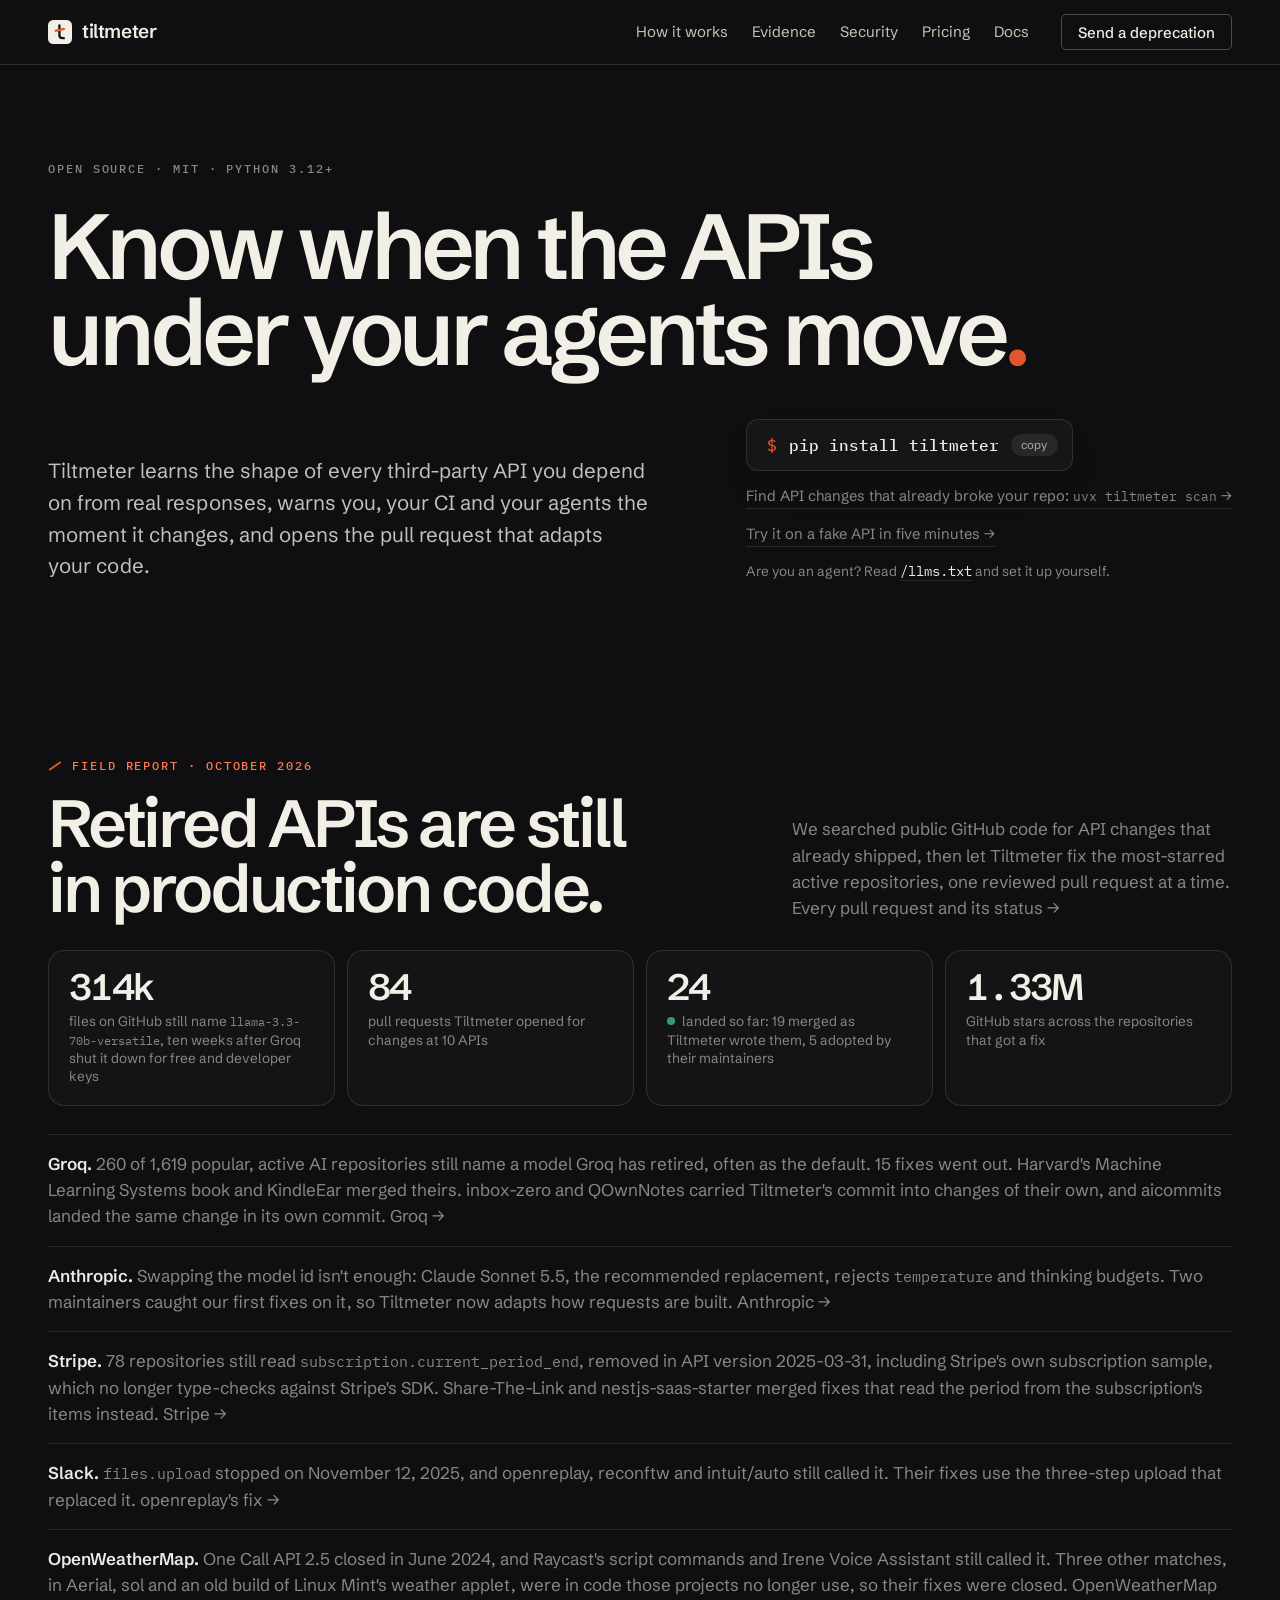
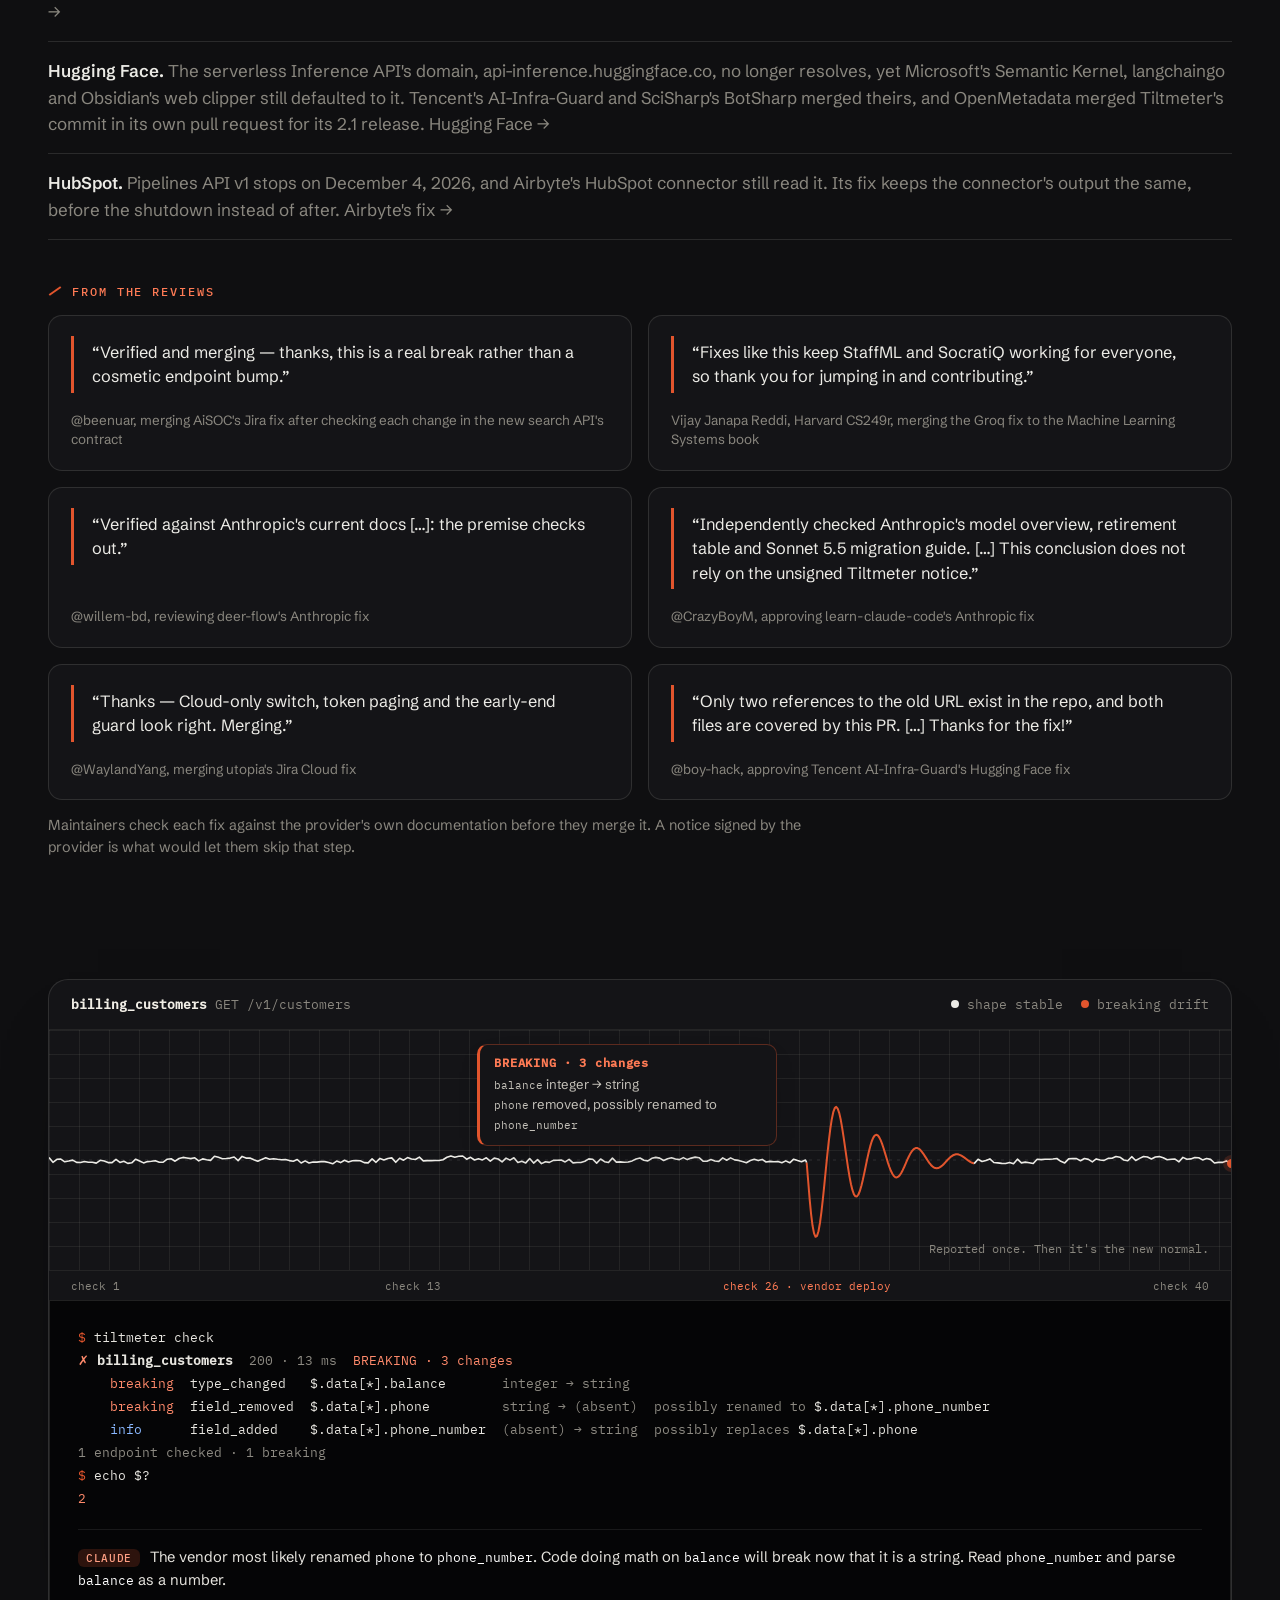
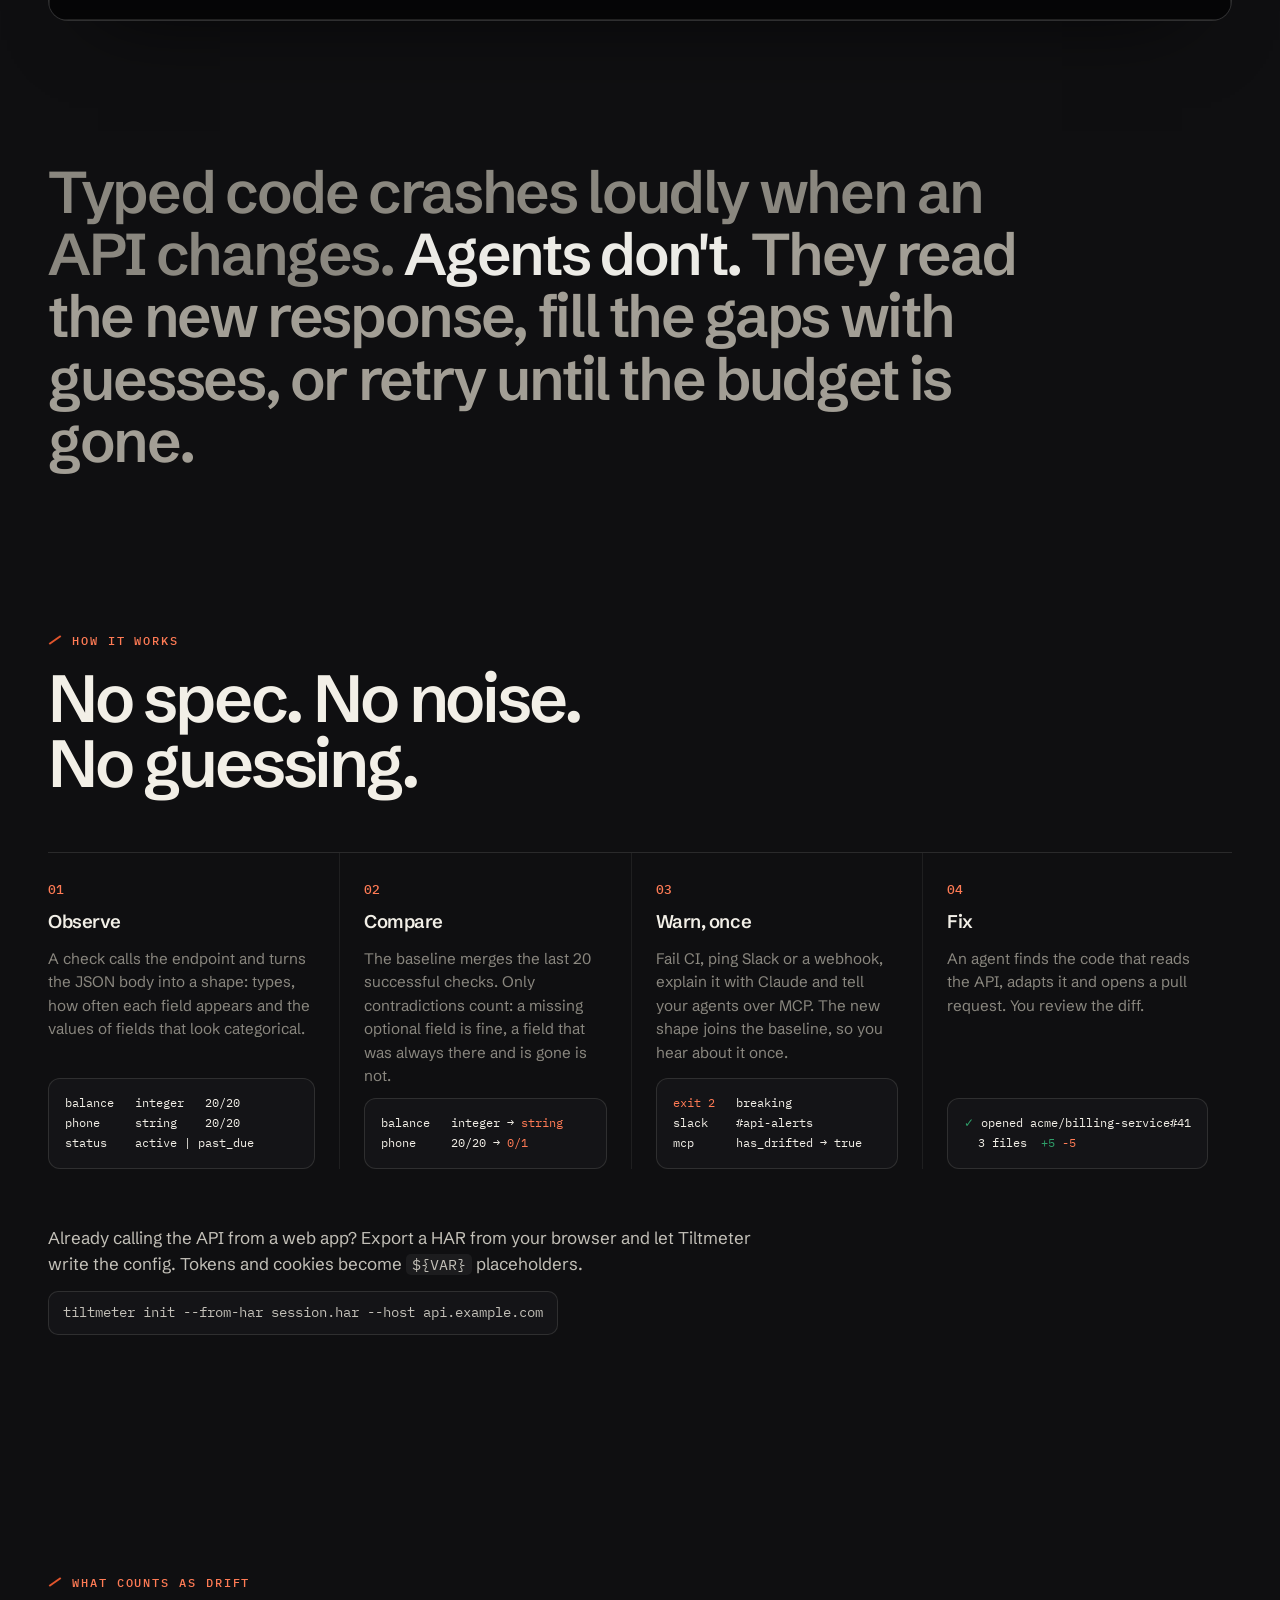
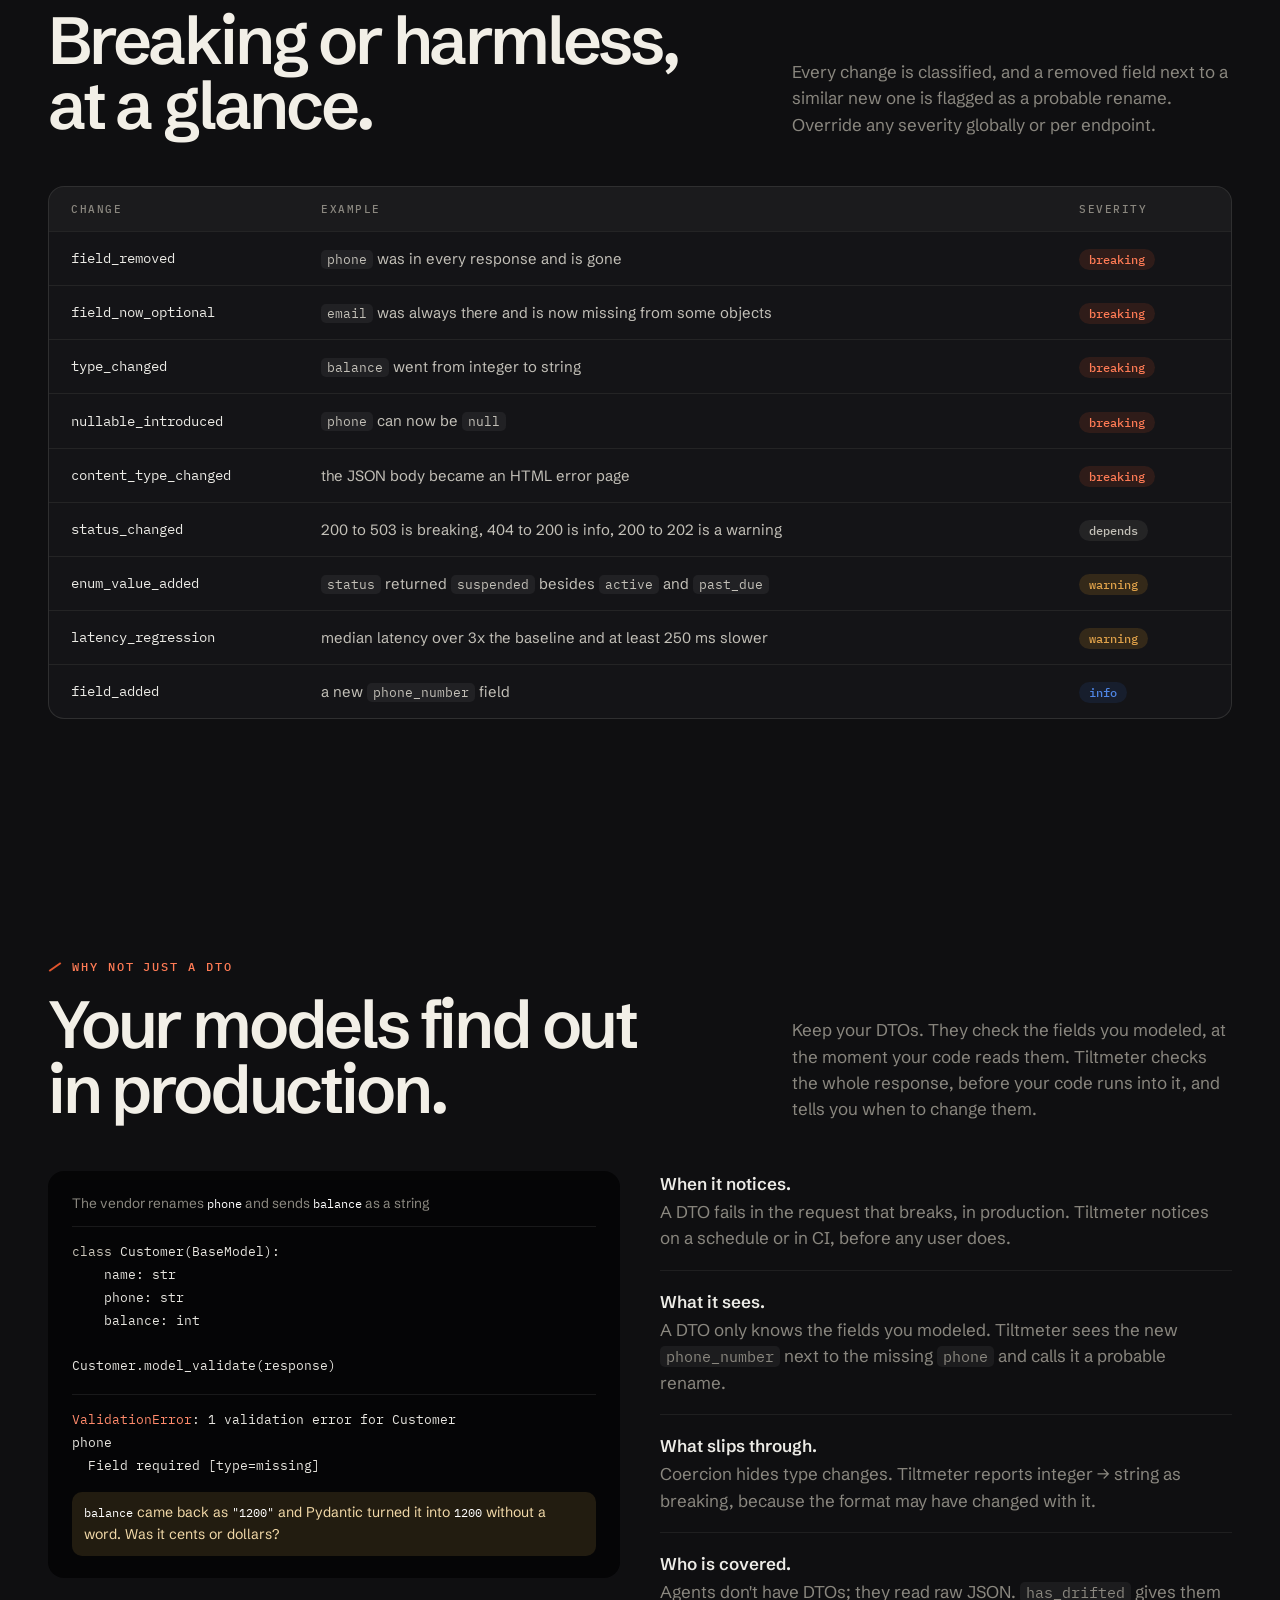
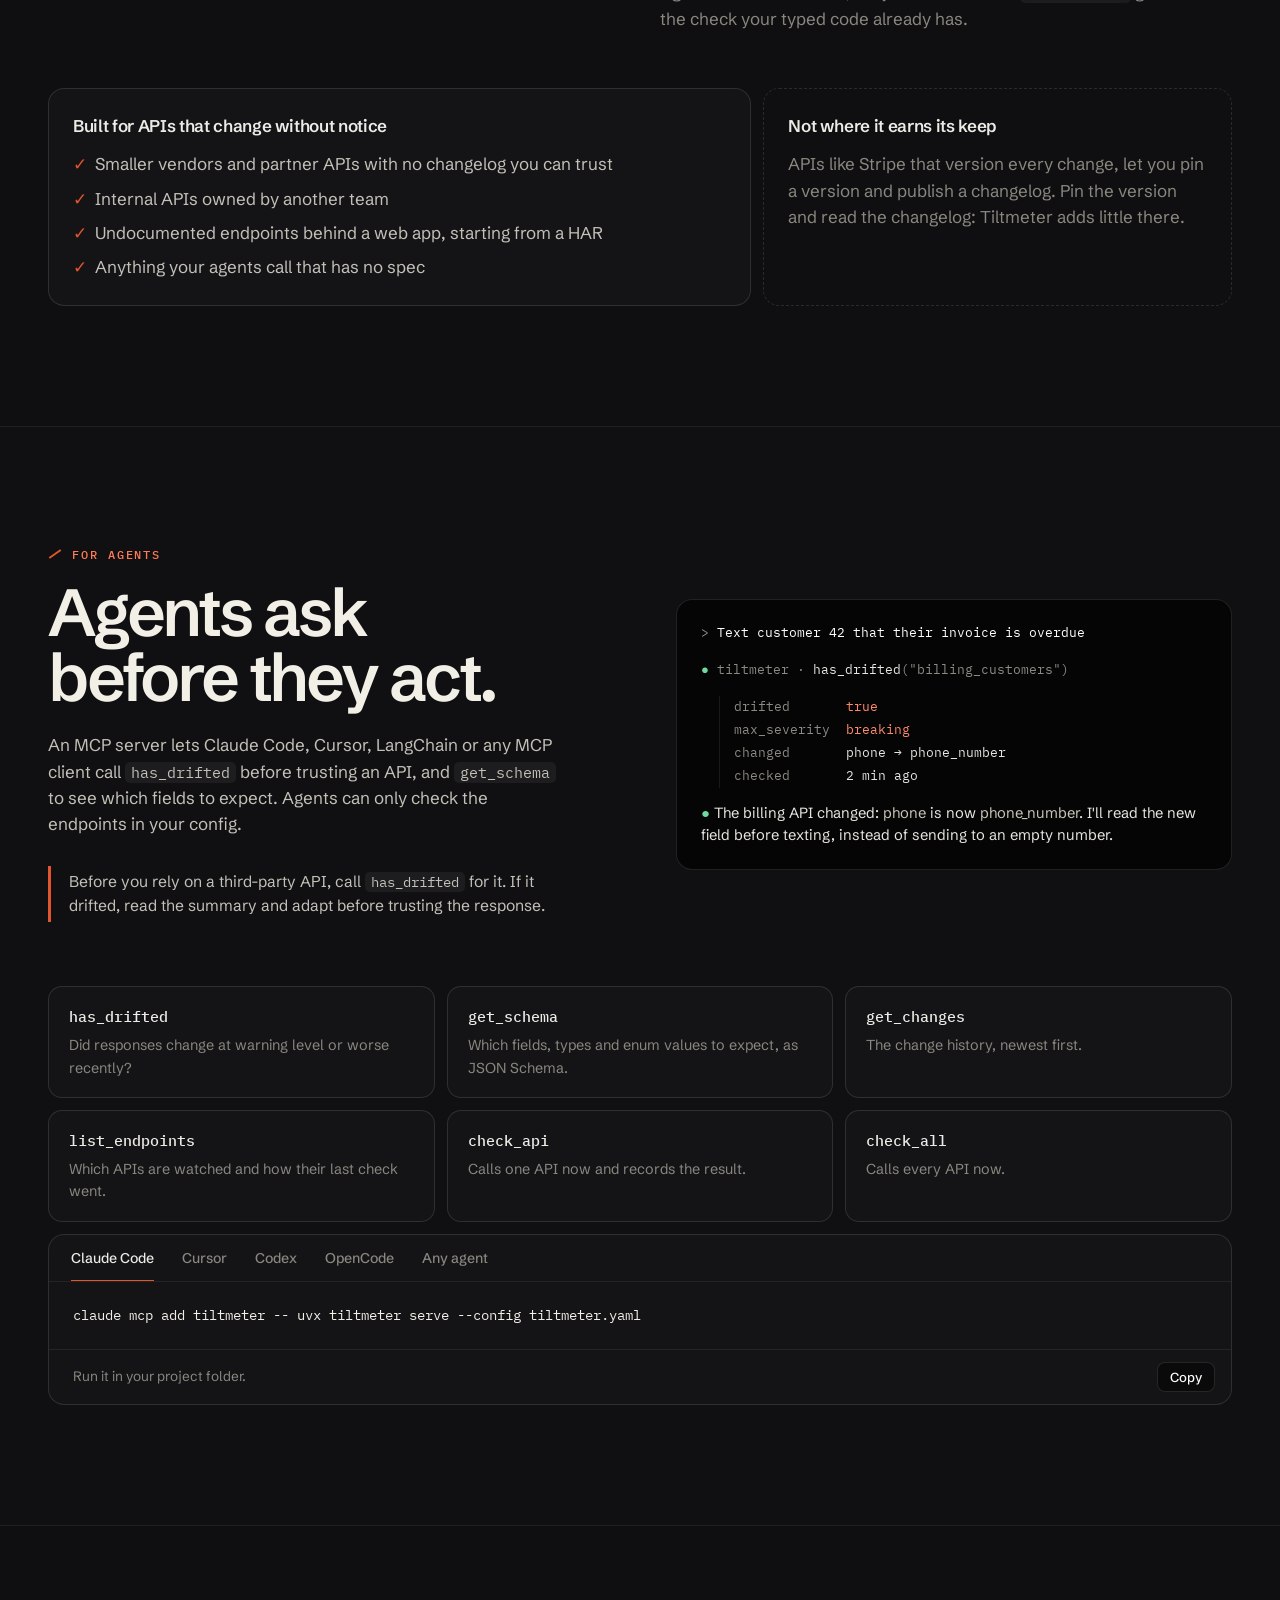
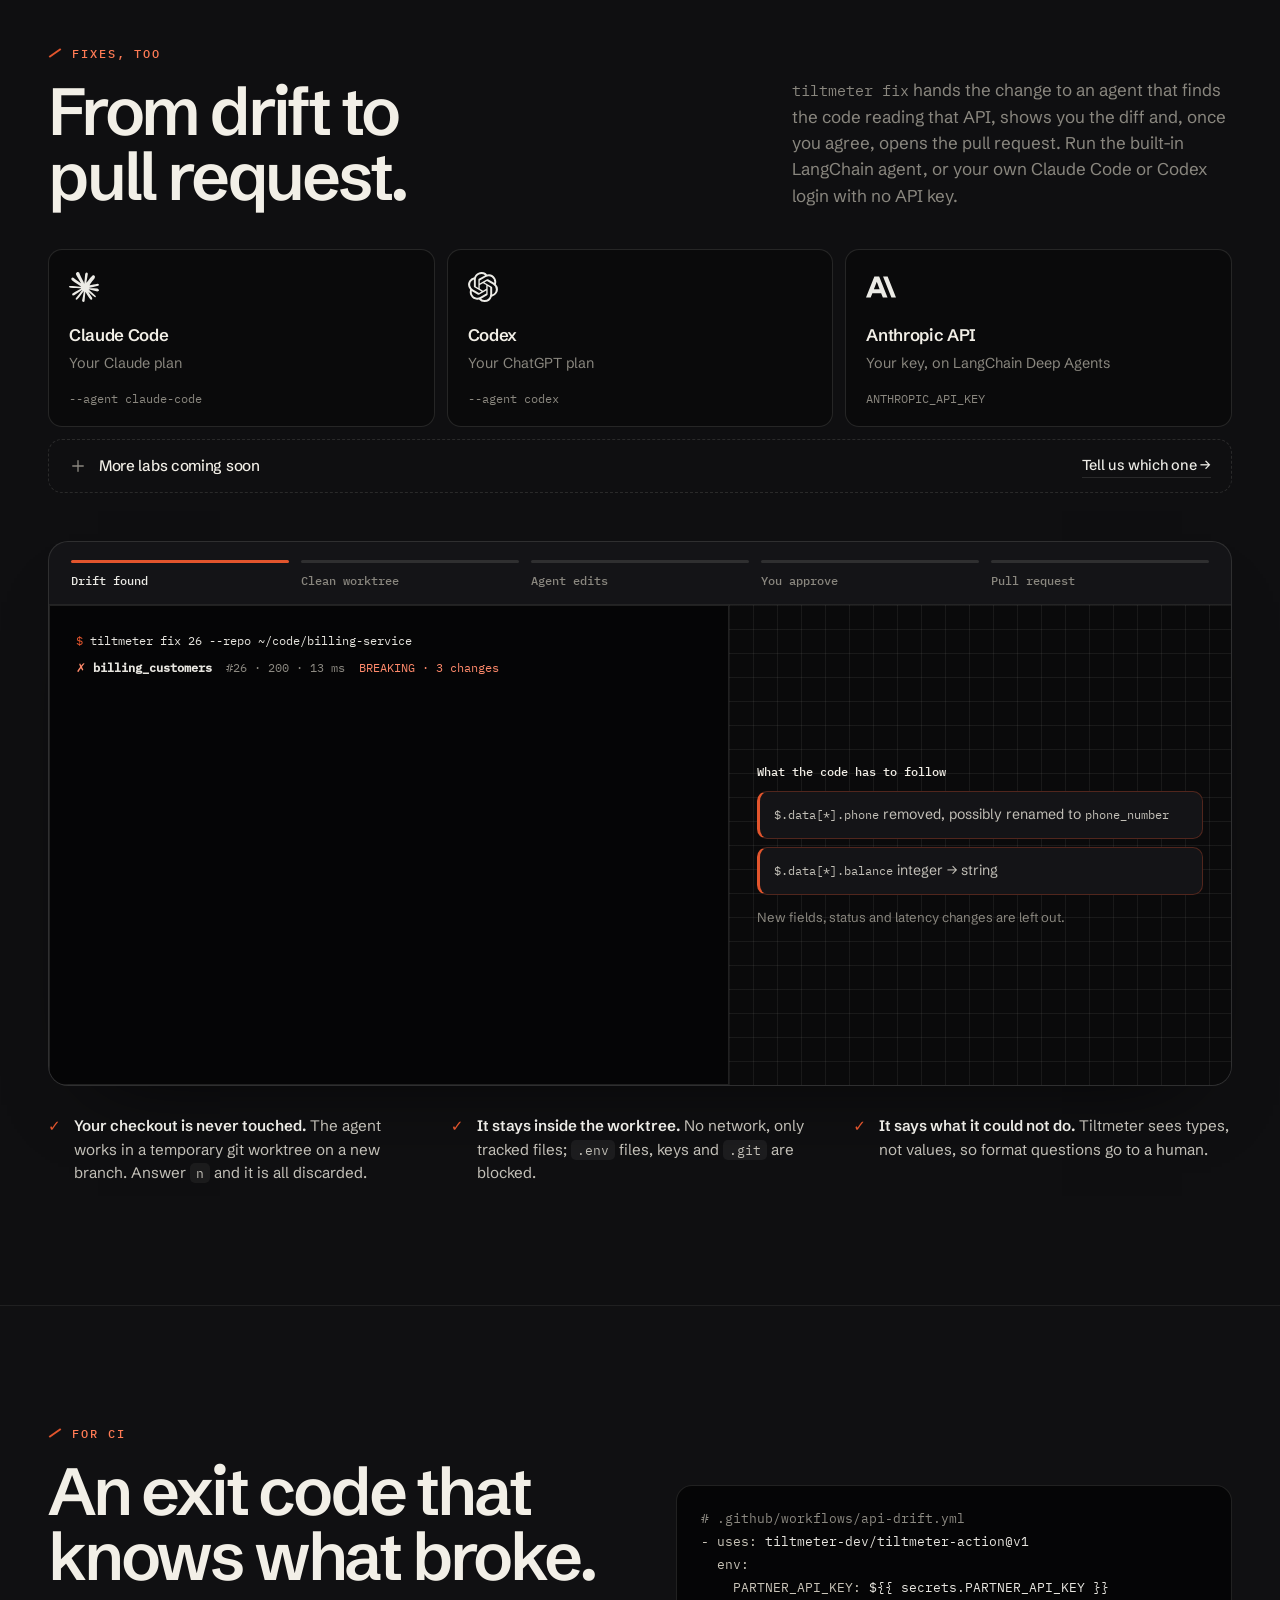
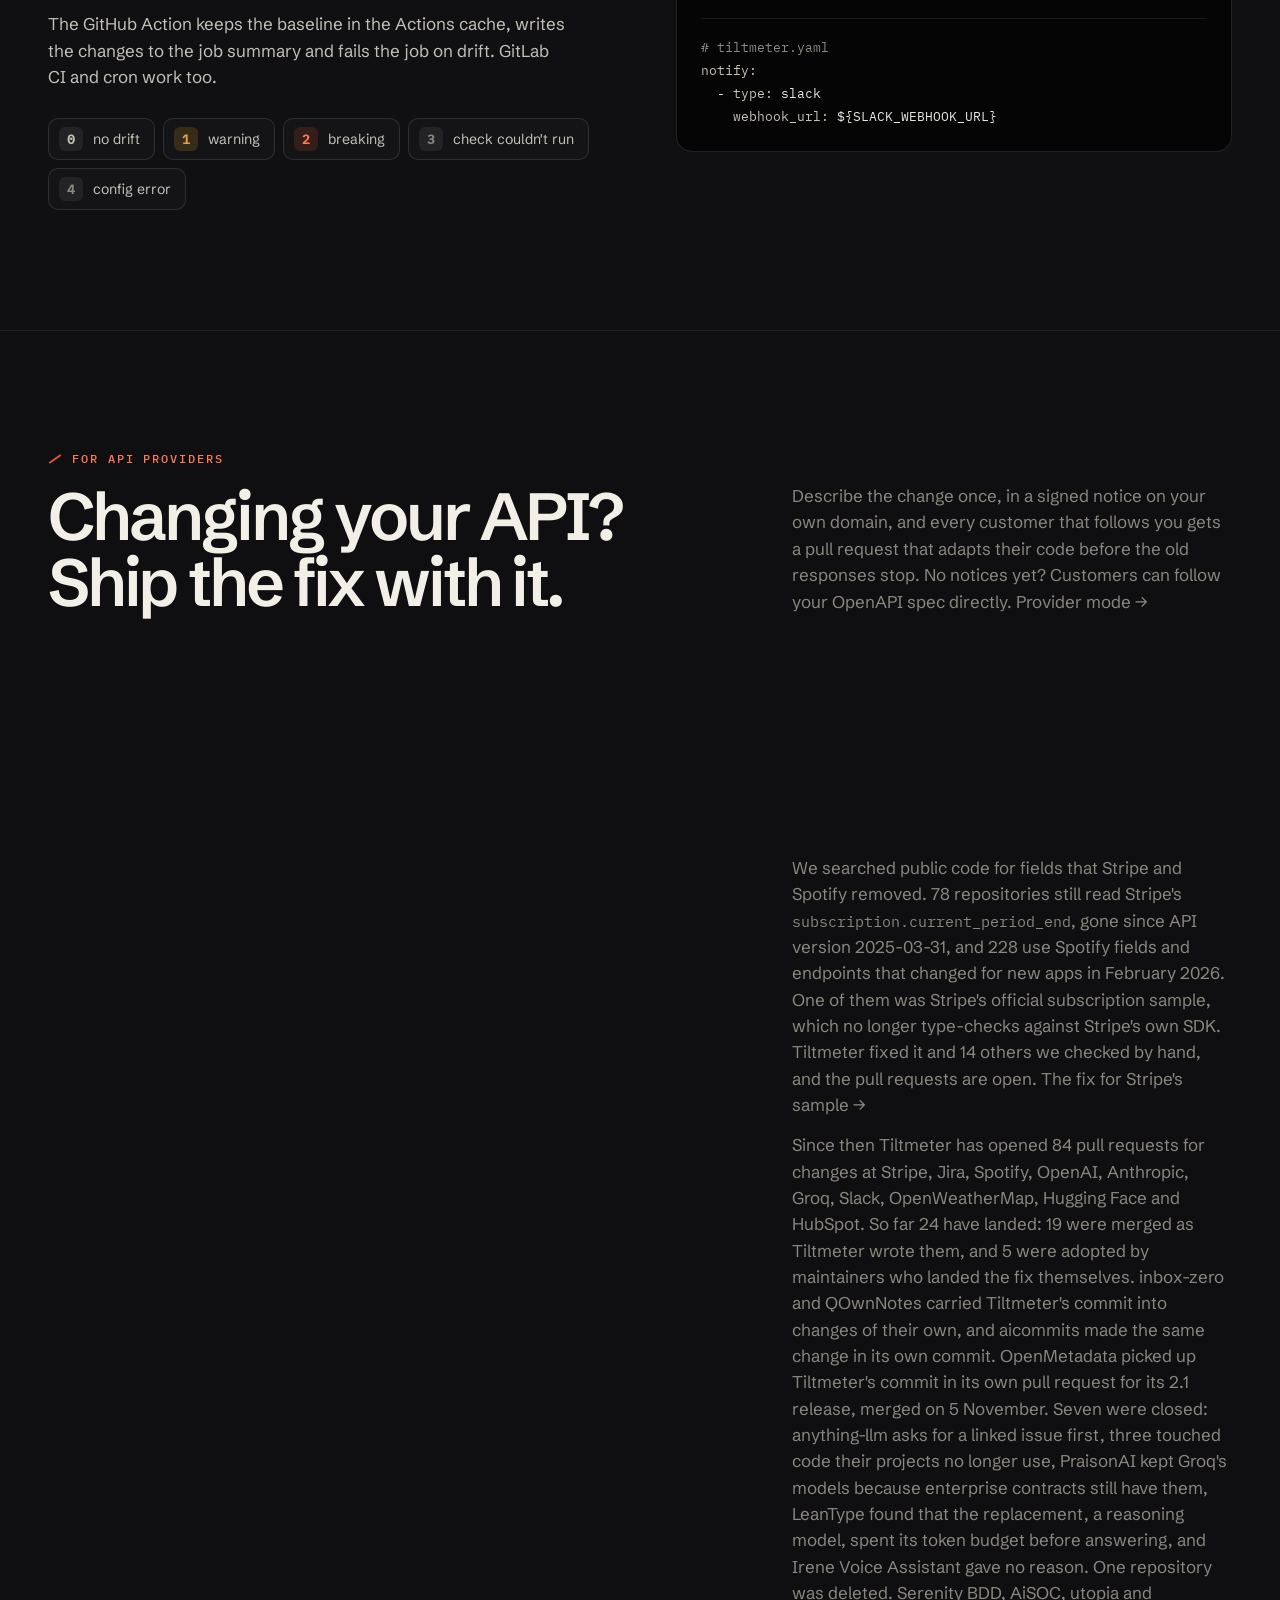
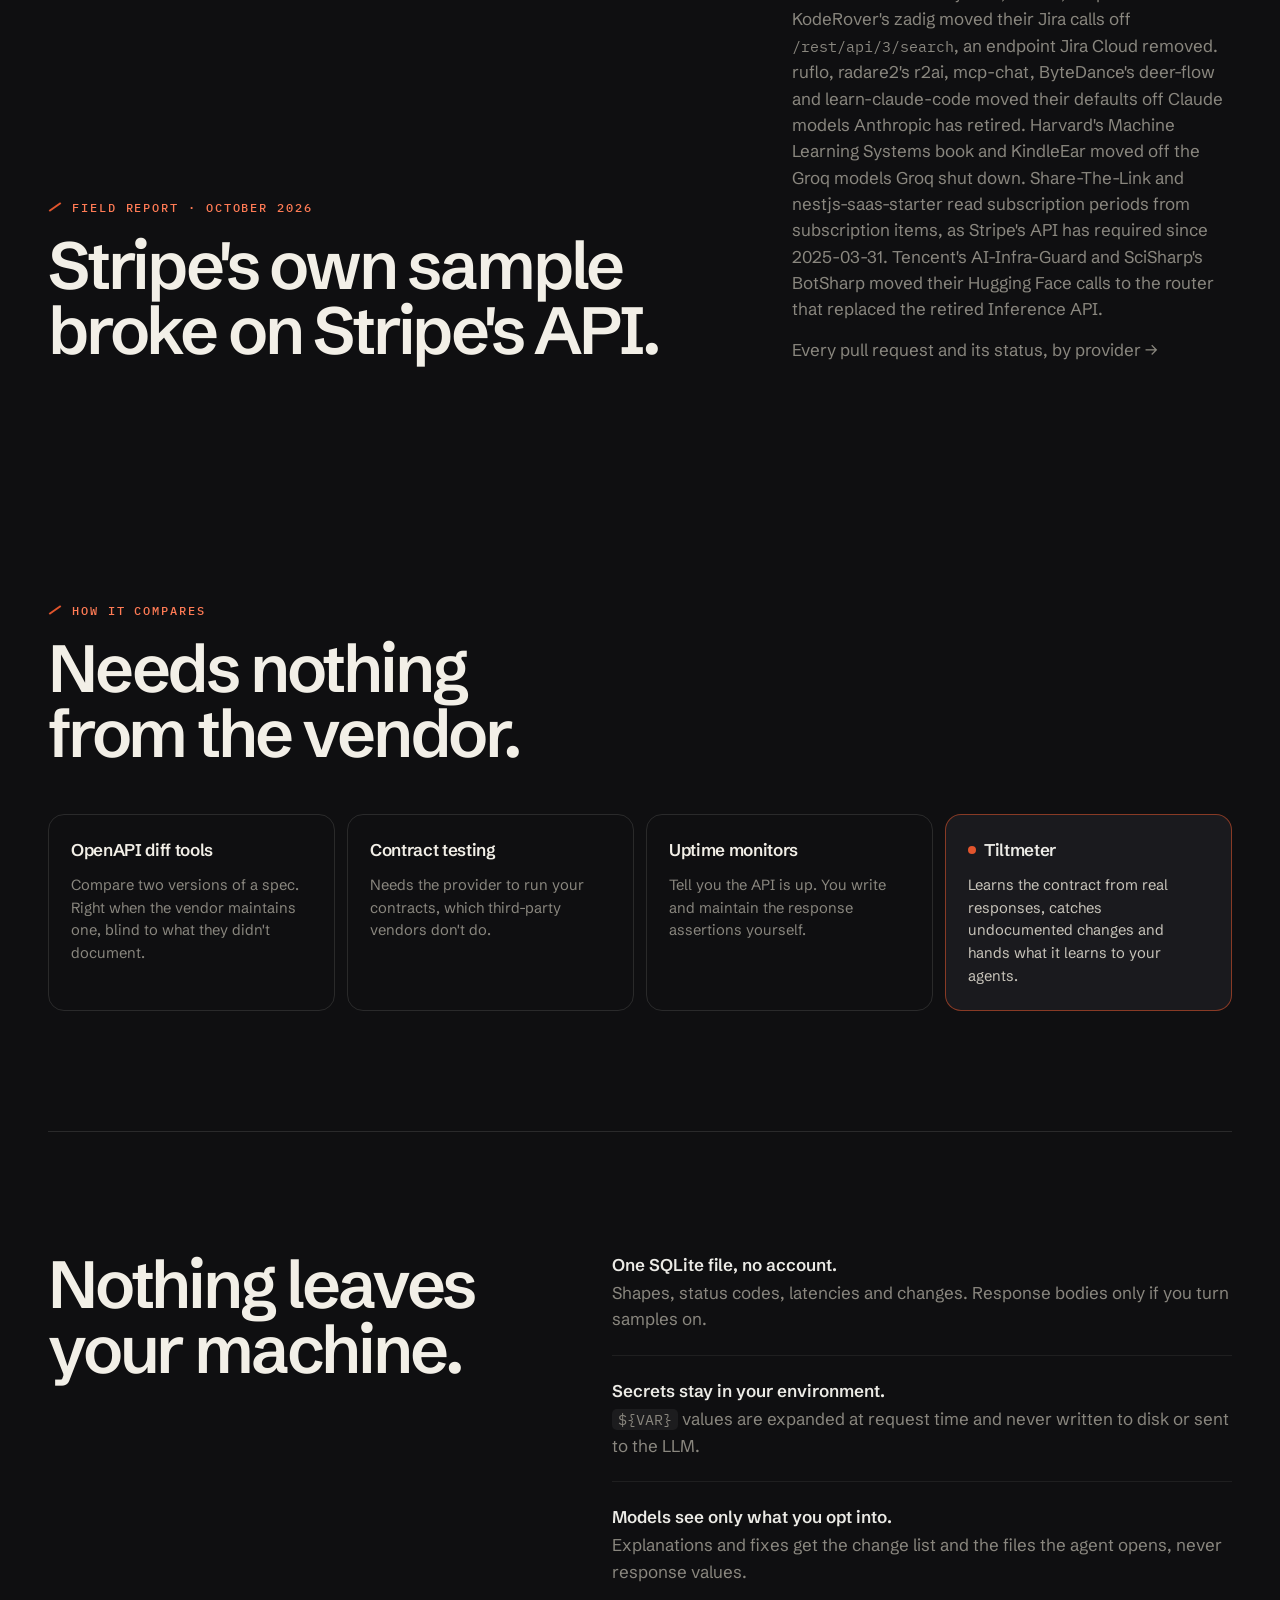
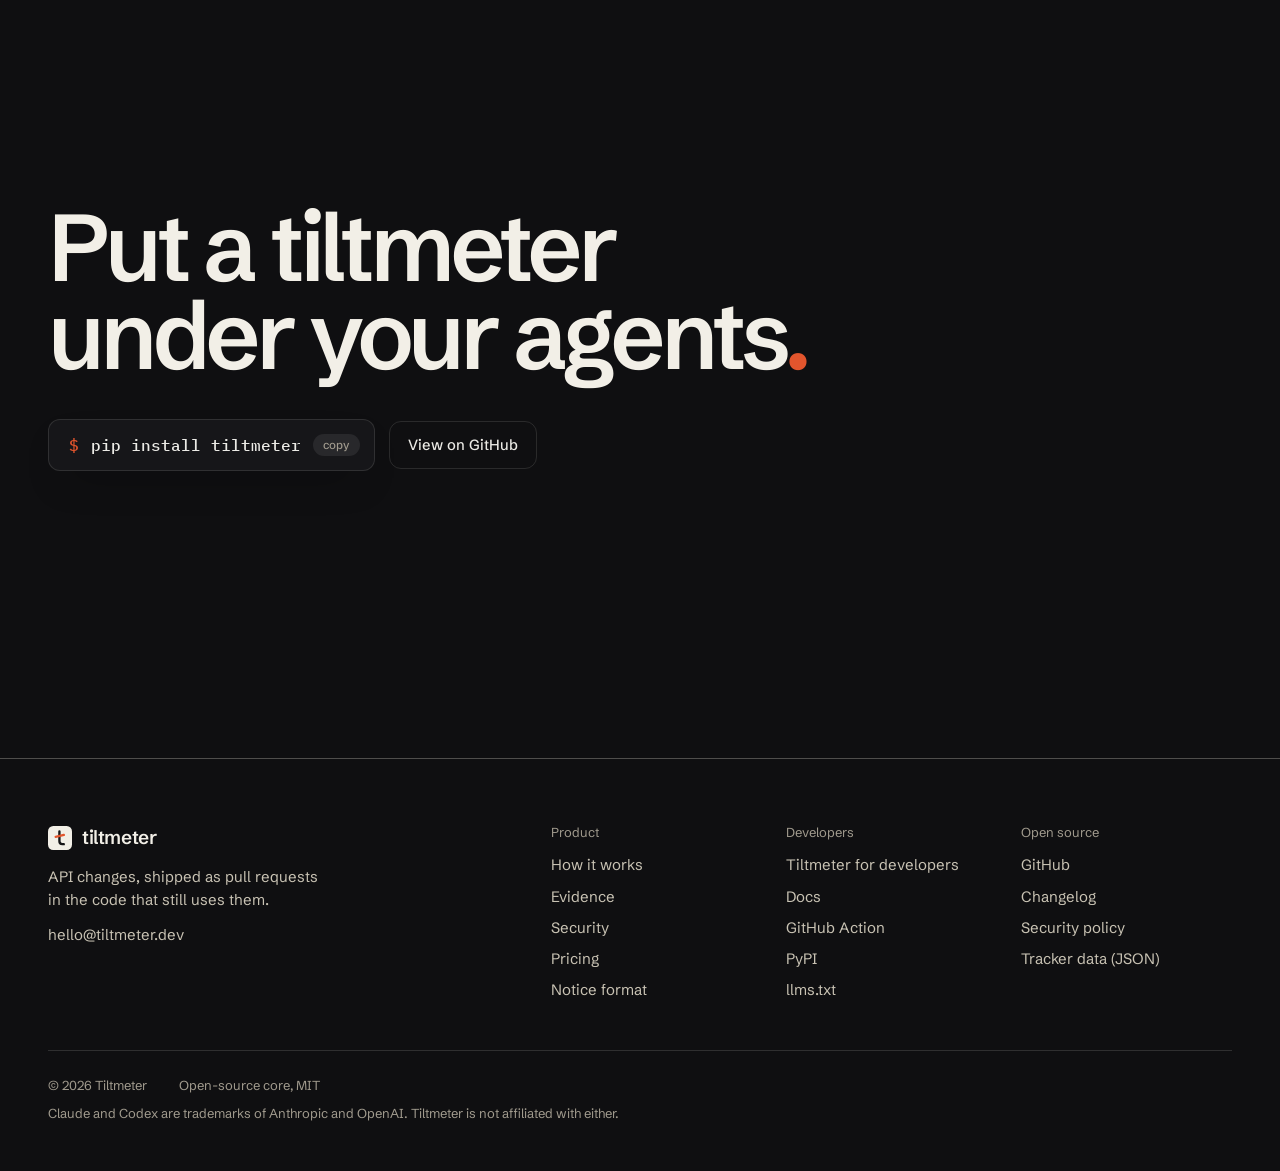
==== commit fd0b9723: "Refresh the migration tracker" ====
--- a/developers/index.html
+++ b/developers/index.html
@@ -79,7 +79,7 @@
       <dl class="stats four">
         <div class="stat"><dt>files on GitHub still name <code>llama-3.3-70b-versatile</code>, ten weeks after Groq shut it down for free and developer keys</dt><dd>314k</dd></div>
         <div class="stat"><dt>pull requests Tiltmeter opened for changes at 10 APIs</dt><dd data-tracker="opened">84</dd></div>
-        <div class="stat merged"><dt>landed so far: <span data-tracker="merged">18</span> merged as Tiltmeter wrote them, <span data-tracker="adopted">5</span> adopted by their maintainers</dt><dd data-tracker="landed">23</dd></div>
+        <div class="stat merged"><dt>landed so far: <span data-tracker="merged">19</span> merged as Tiltmeter wrote them, <span data-tracker="adopted">5</span> adopted by their maintainers</dt><dd data-tracker="landed">24</dd></div>
         <div class="stat"><dt>GitHub stars across the repositories that got a fix</dt><dd data-tracker="stars-short">1.33M</dd></div>
       </dl>
       <ul class="findings">
@@ -511,7 +511,7 @@
         </div>
         <div class="side">
           <p>We searched public code for fields that Stripe and Spotify removed. 78 repositories still read Stripe's <code>subscription.current_period_end</code>, gone since API version 2025-03-31, and 228 use Spotify fields and endpoints that changed for new apps in February 2026. One of them was Stripe's official subscription sample, which no longer type-checks against Stripe's own SDK. Tiltmeter fixed it and 14 others we checked by hand, and the pull requests are open. <a href="https://github.com/stripe-samples/subscription-use-cases/pull/1229">The fix for Stripe's sample →</a></p>
-          <p>Since then Tiltmeter has opened <span data-tracker="opened">84</span> pull requests for changes at Stripe, Jira, Spotify, OpenAI, Anthropic, Groq, Slack, OpenWeatherMap, Hugging Face and HubSpot. So far <span data-tracker="landed">23</span> have landed: <span data-tracker="merged">18</span> were merged as Tiltmeter wrote them, and <span data-tracker="adopted">5</span> were adopted by maintainers who landed the fix themselves. <a href="https://github.com/elie222/inbox-zero/pull/4406">inbox-zero</a> and <a href="https://github.com/pbek/QOwnNotes/commit/03e9ed23e3976d67a5728fd8ea8ba65ebed92499">QOwnNotes</a> carried Tiltmeter's commit into changes of their own, and <a href="https://github.com/Nutlope/aicommits/commit/98e9c4e4ea025053d4ede2ed4ee08aed9b7e0419">aicommits</a> made the same change in its own commit. OpenMetadata picked up Tiltmeter's commit in <a href="https://github.com/open-metadata/OpenMetadata/pull/37039">its own pull request</a> for its 2.1 release, merged on 5 November. Seven were closed: anything-llm asks for a linked issue first, three touched code their projects no longer use, PraisonAI kept Groq's models because enterprise contracts still have them, LeanType found that the replacement, a reasoning model, spent its token budget before answering, and Irene Voice Assistant gave no reason. One repository was deleted. <a href="https://github.com/serenity-bdd/serenity-core/pull/3756">Serenity BDD</a>, <a href="https://github.com/beenuar/AiSOC/pull/1524">AiSOC</a>, <a href="https://github.com/deeplethe/utopia/pull/1453">utopia</a> and KodeRover's <a href="https://github.com/koderover/zadig/pull/5049">zadig</a> moved their Jira calls off <code>/rest/api/3/search</code>, an endpoint Jira Cloud removed. <a href="https://github.com/ruvnet/ruflo/pull/4512">ruflo</a>, <a href="https://github.com/radareorg/r2ai/pull/249">radare2's r2ai</a>, <a href="https://github.com/Flux159/mcp-chat/pull/46">mcp-chat</a>, ByteDance's <a href="https://github.com/bytedance/deer-flow/pull/7585">deer-flow</a> and <a href="https://github.com/shareAI-lab/learn-claude-code/pull/602">learn-claude-code</a> moved their defaults off Claude models Anthropic has retired. <a href="https://github.com/harvard-edge/cs249r_book/pull/2163">Harvard's Machine Learning Systems book</a> and <a href="https://github.com/cdhigh/KindleEar/pull/747">KindleEar</a> moved off the Groq models Groq shut down. <a href="https://github.com/Joseyosei/Share-The-Link/pull/112">Share-The-Link</a> and <a href="https://github.com/DahboorSa/nestjs-saas-starter/pull/1">nestjs-saas-starter</a> read subscription periods from subscription items, as Stripe's API has required since 2025-03-31. Tencent's <a href="https://github.com/Tencent/AI-Infra-Guard/pull/728">AI-Infra-Guard</a> and SciSharp's <a href="https://github.com/SciSharp/BotSharp/pull/1464">BotSharp</a> moved their Hugging Face calls to the router that replaced the retired Inference API.</p>
+          <p>Since then Tiltmeter has opened <span data-tracker="opened">84</span> pull requests for changes at Stripe, Jira, Spotify, OpenAI, Anthropic, Groq, Slack, OpenWeatherMap, Hugging Face and HubSpot. So far <span data-tracker="landed">24</span> have landed: <span data-tracker="merged">19</span> were merged as Tiltmeter wrote them, and <span data-tracker="adopted">5</span> were adopted by maintainers who landed the fix themselves. <a href="https://github.com/elie222/inbox-zero/pull/4406">inbox-zero</a> and <a href="https://github.com/pbek/QOwnNotes/commit/03e9ed23e3976d67a5728fd8ea8ba65ebed92499">QOwnNotes</a> carried Tiltmeter's commit into changes of their own, and <a href="https://github.com/Nutlope/aicommits/commit/98e9c4e4ea025053d4ede2ed4ee08aed9b7e0419">aicommits</a> made the same change in its own commit. OpenMetadata picked up Tiltmeter's commit in <a href="https://github.com/open-metadata/OpenMetadata/pull/37039">its own pull request</a> for its 2.1 release, merged on 5 November. Seven were closed: anything-llm asks for a linked issue first, three touched code their projects no longer use, PraisonAI kept Groq's models because enterprise contracts still have them, LeanType found that the replacement, a reasoning model, spent its token budget before answering, and Irene Voice Assistant gave no reason. One repository was deleted. <a href="https://github.com/serenity-bdd/serenity-core/pull/3756">Serenity BDD</a>, <a href="https://github.com/beenuar/AiSOC/pull/1524">AiSOC</a>, <a href="https://github.com/deeplethe/utopia/pull/1453">utopia</a> and KodeRover's <a href="https://github.com/koderover/zadig/pull/5049">zadig</a> moved their Jira calls off <code>/rest/api/3/search</code>, an endpoint Jira Cloud removed. <a href="https://github.com/ruvnet/ruflo/pull/4512">ruflo</a>, <a href="https://github.com/radareorg/r2ai/pull/249">radare2's r2ai</a>, <a href="https://github.com/Flux159/mcp-chat/pull/46">mcp-chat</a>, ByteDance's <a href="https://github.com/bytedance/deer-flow/pull/7585">deer-flow</a> and <a href="https://github.com/shareAI-lab/learn-claude-code/pull/602">learn-claude-code</a> moved their defaults off Claude models Anthropic has retired. <a href="https://github.com/harvard-edge/cs249r_book/pull/2163">Harvard's Machine Learning Systems book</a> and <a href="https://github.com/cdhigh/KindleEar/pull/747">KindleEar</a> moved off the Groq models Groq shut down. <a href="https://github.com/Joseyosei/Share-The-Link/pull/112">Share-The-Link</a> and <a href="https://github.com/DahboorSa/nestjs-saas-starter/pull/1">nestjs-saas-starter</a> read subscription periods from subscription items, as Stripe's API has required since 2025-03-31. Tencent's <a href="https://github.com/Tencent/AI-Infra-Guard/pull/728">AI-Infra-Guard</a> and SciSharp's <a href="https://github.com/SciSharp/BotSharp/pull/1464">BotSharp</a> moved their Hugging Face calls to the router that replaced the retired Inference API.</p>
           <p><a href="/migrations/">Every pull request and its status, by provider →</a></p>
         </div>
       </div>
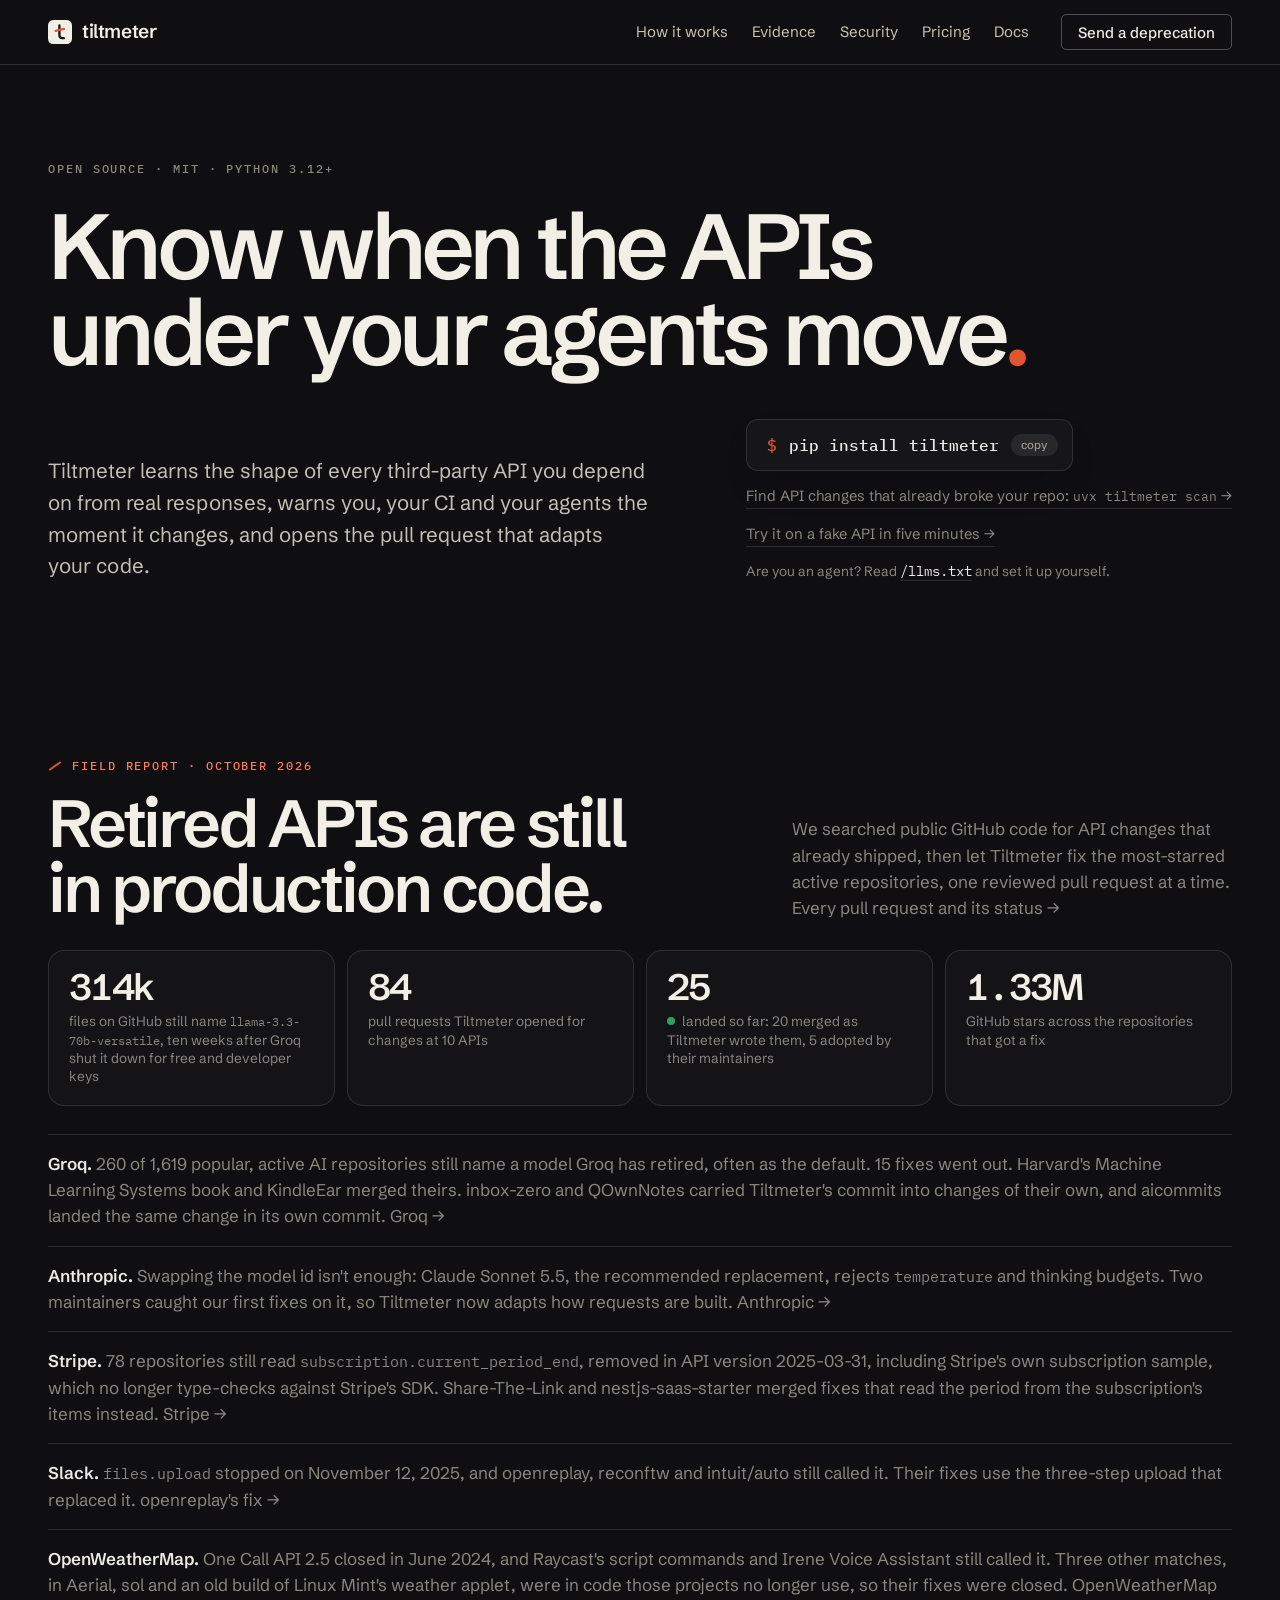
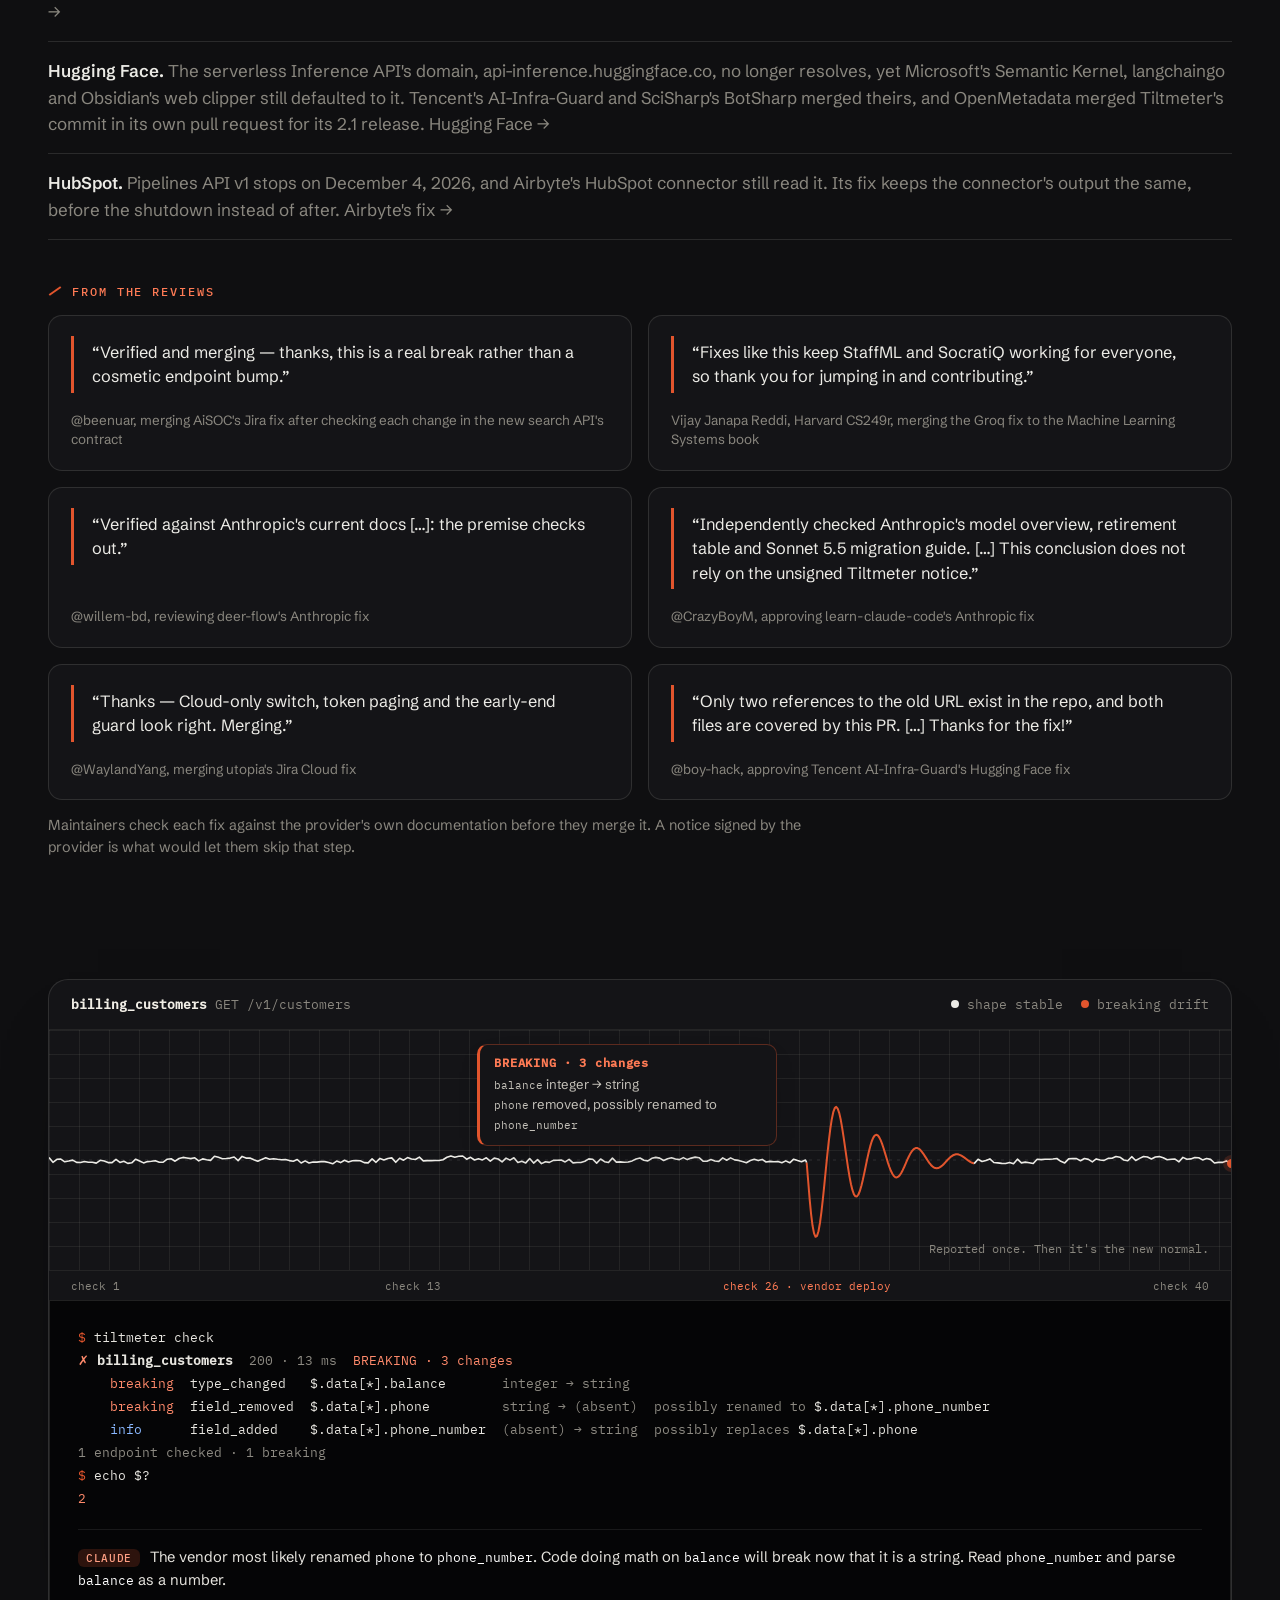
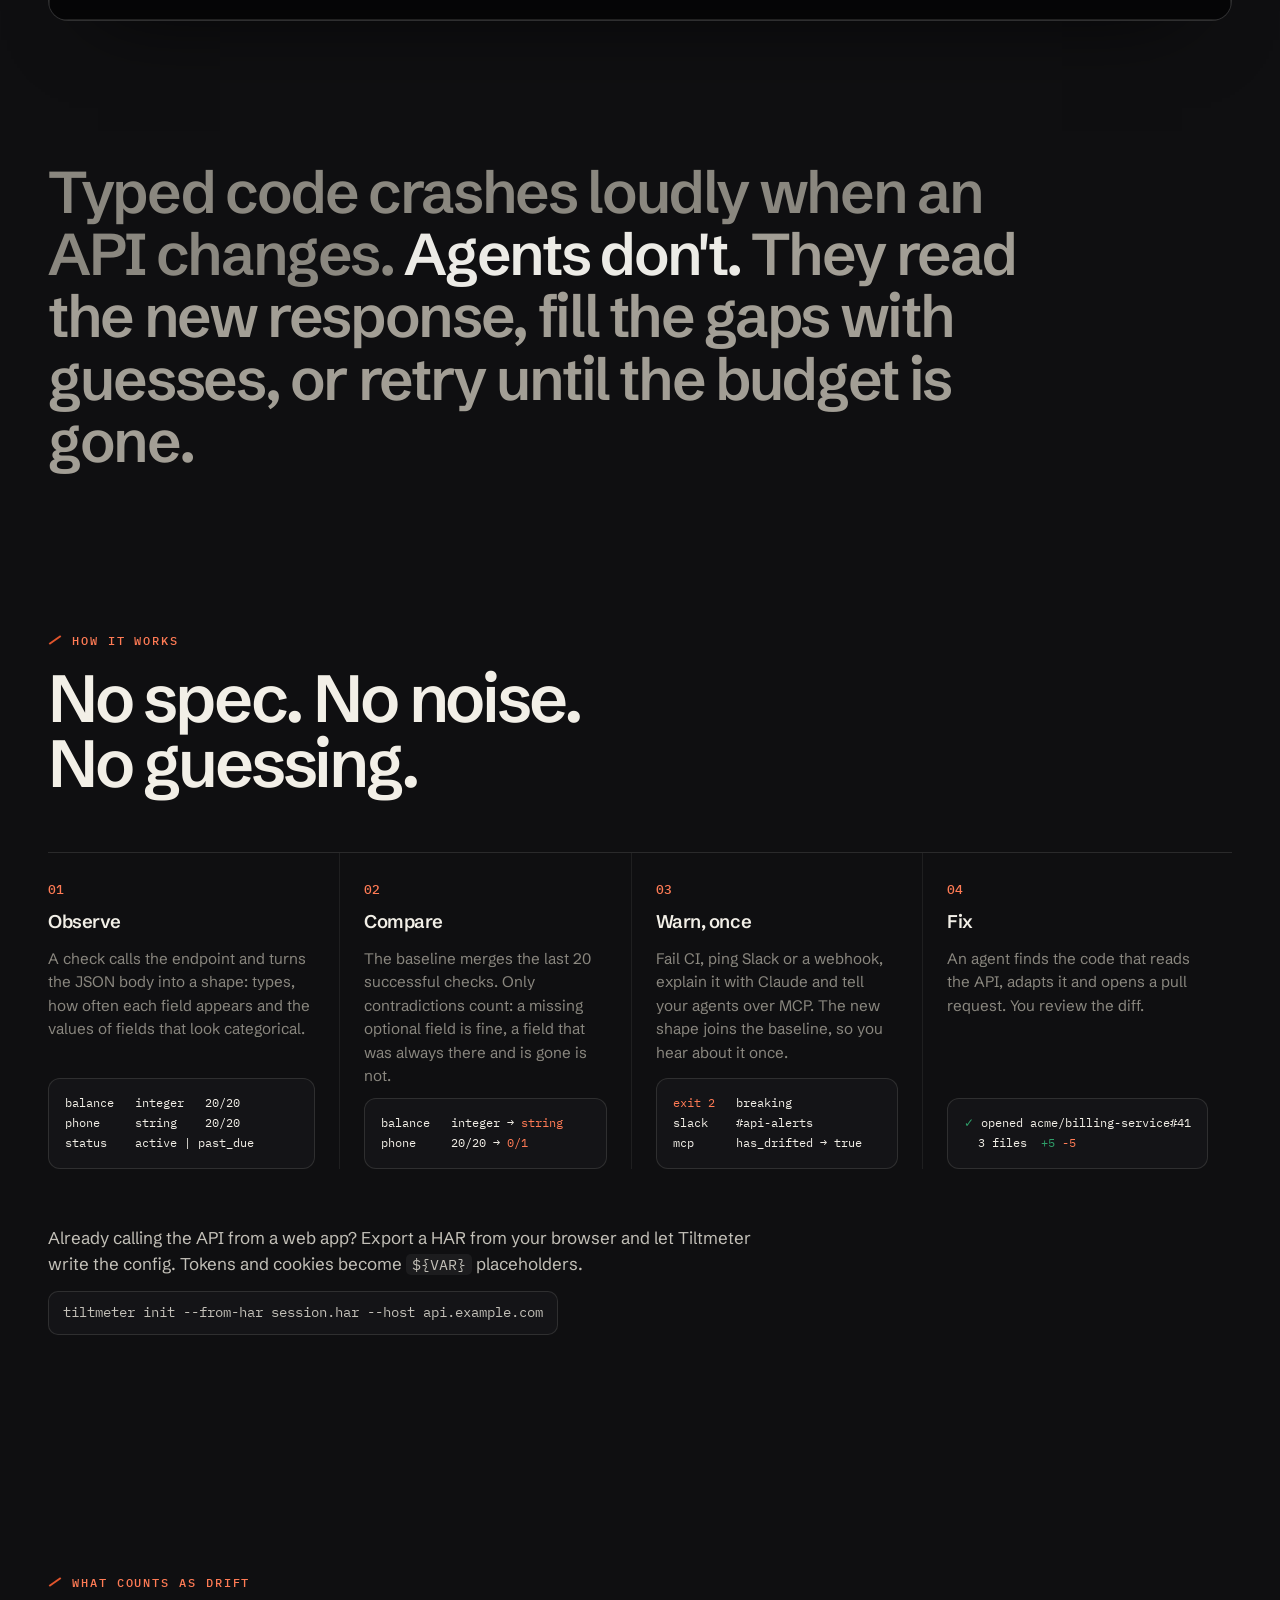
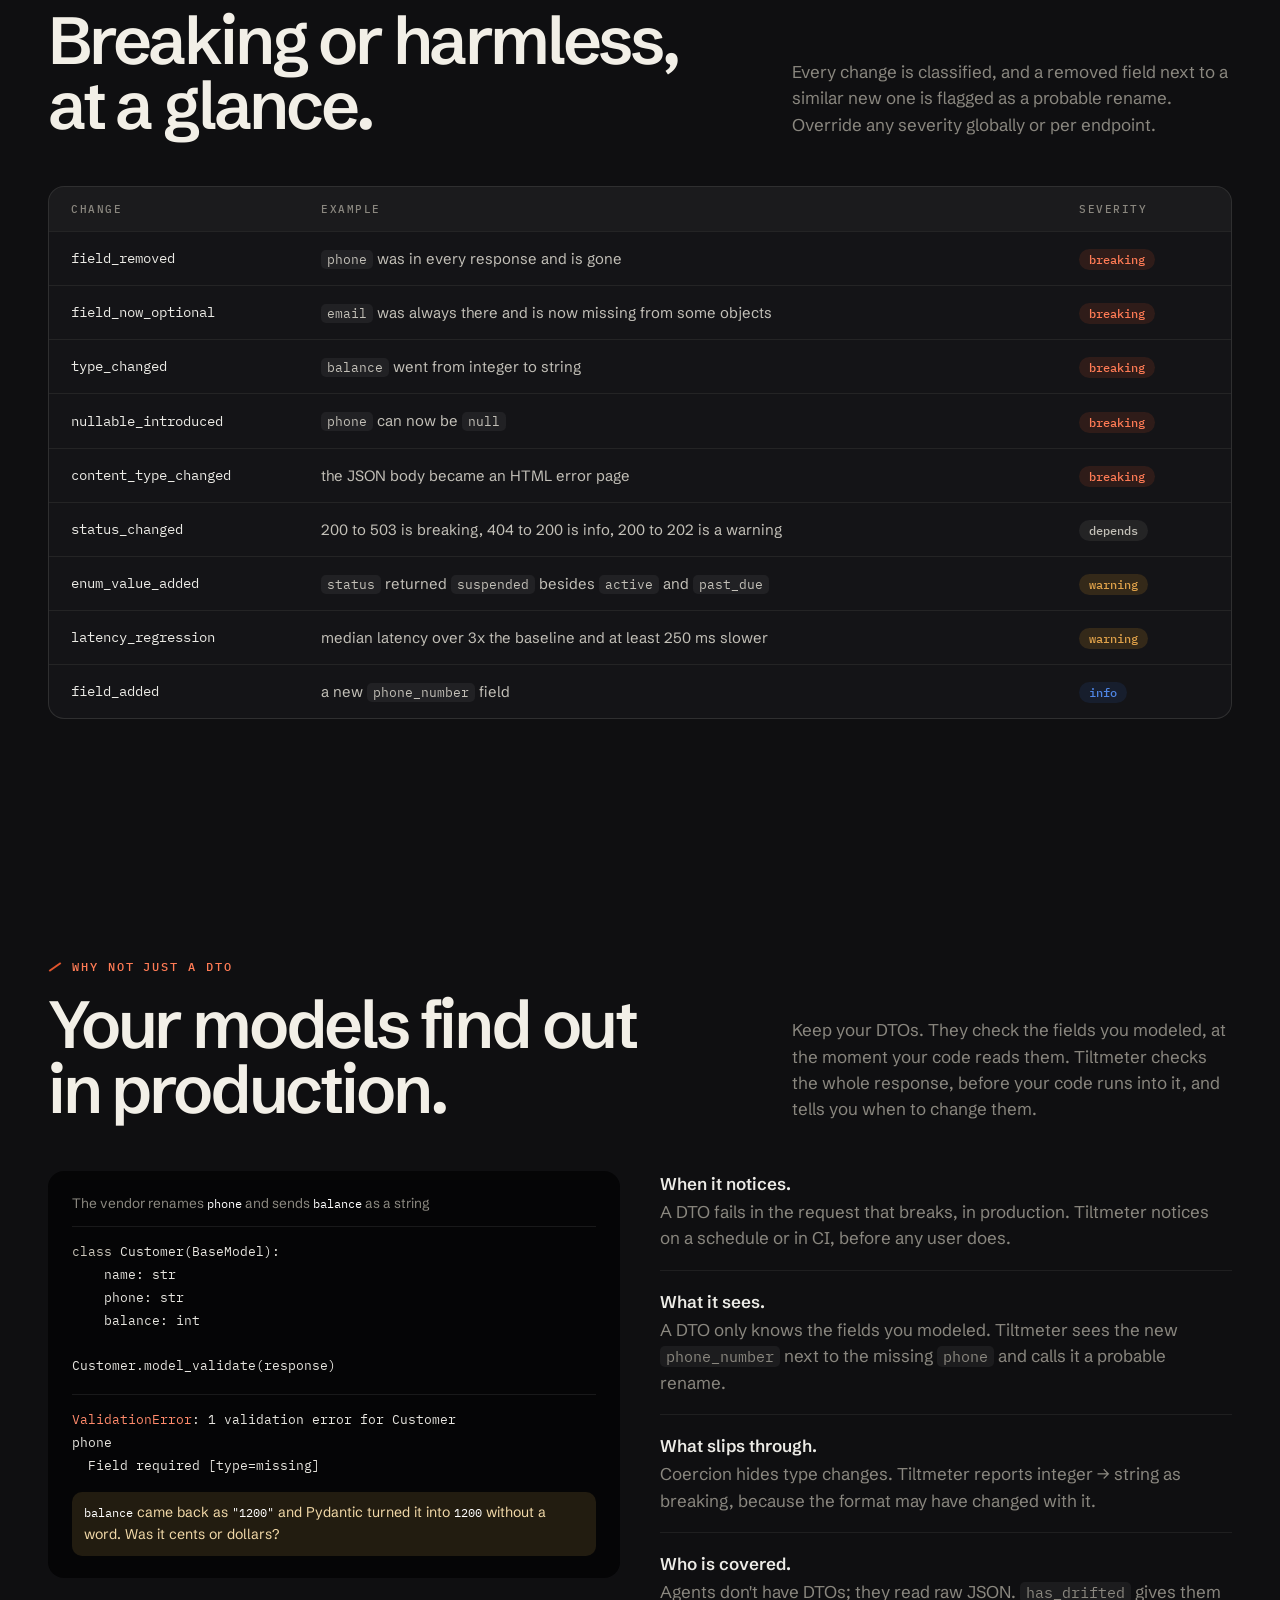
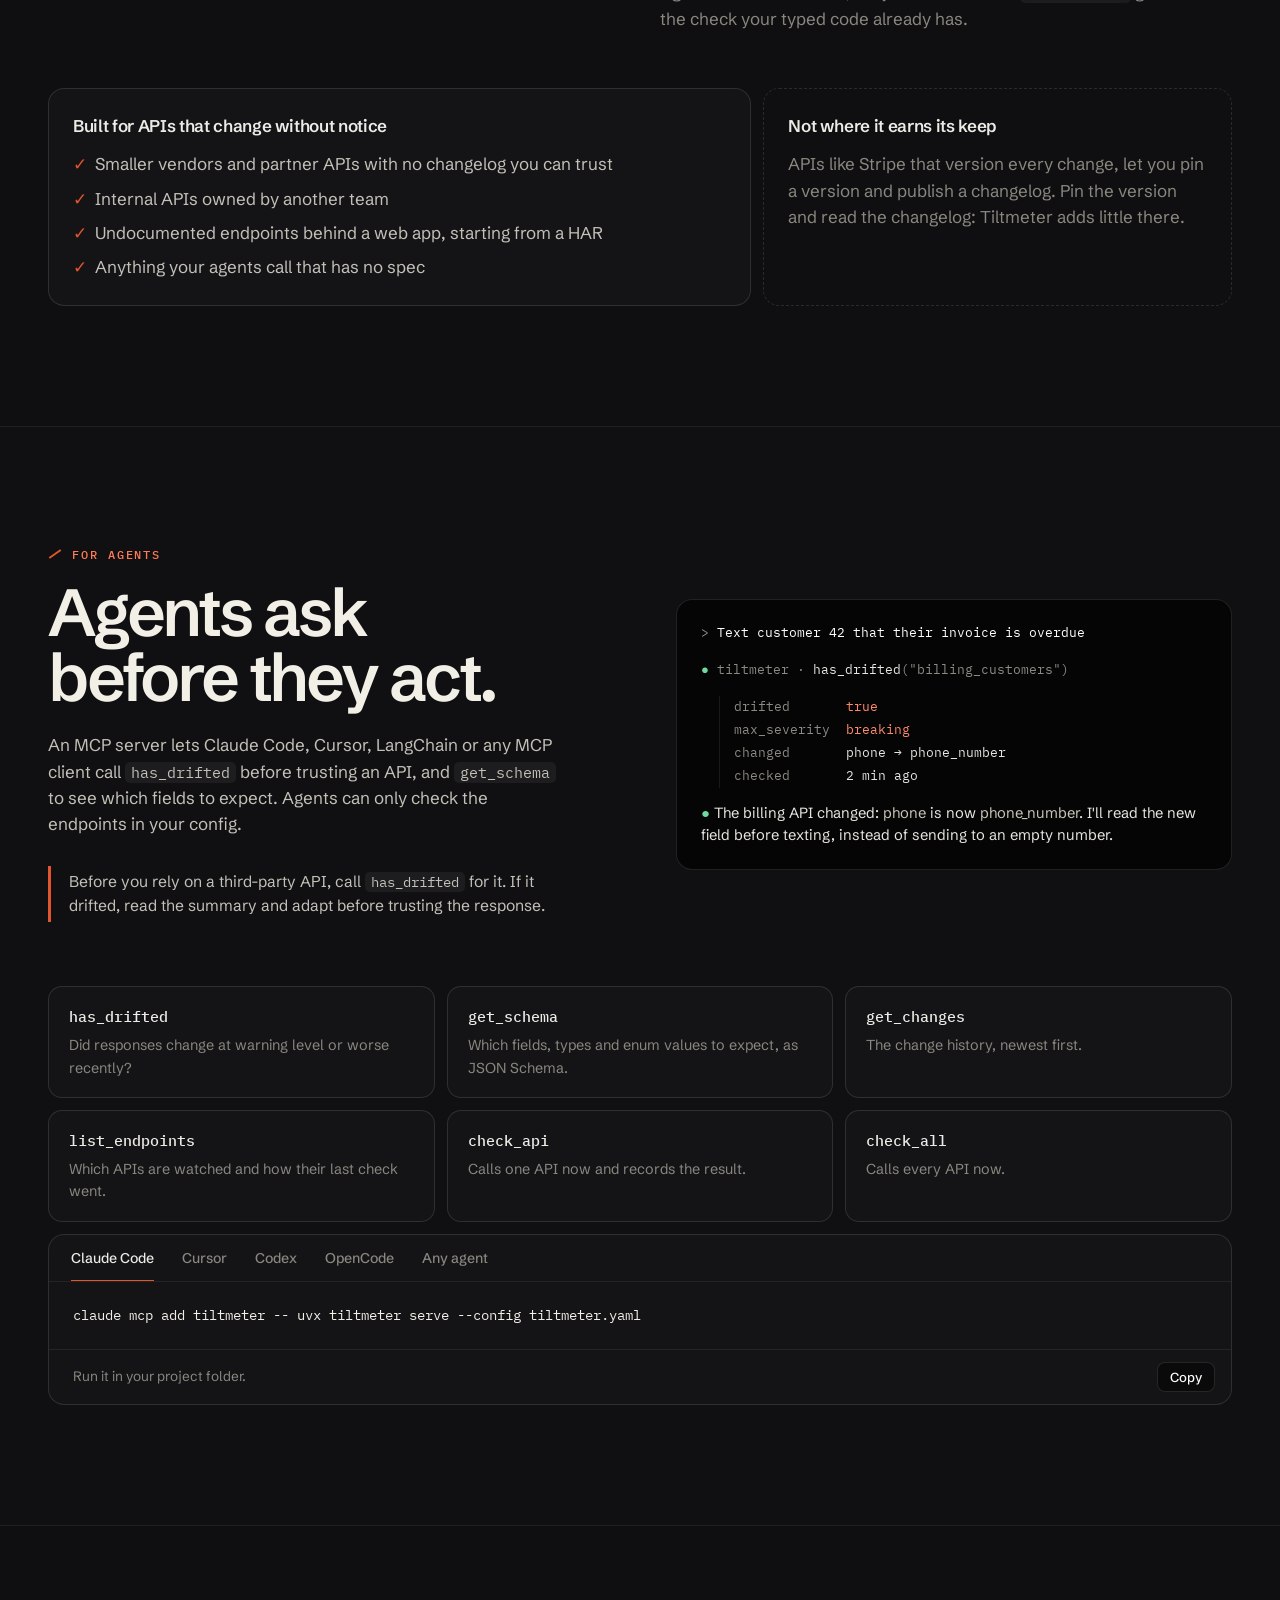
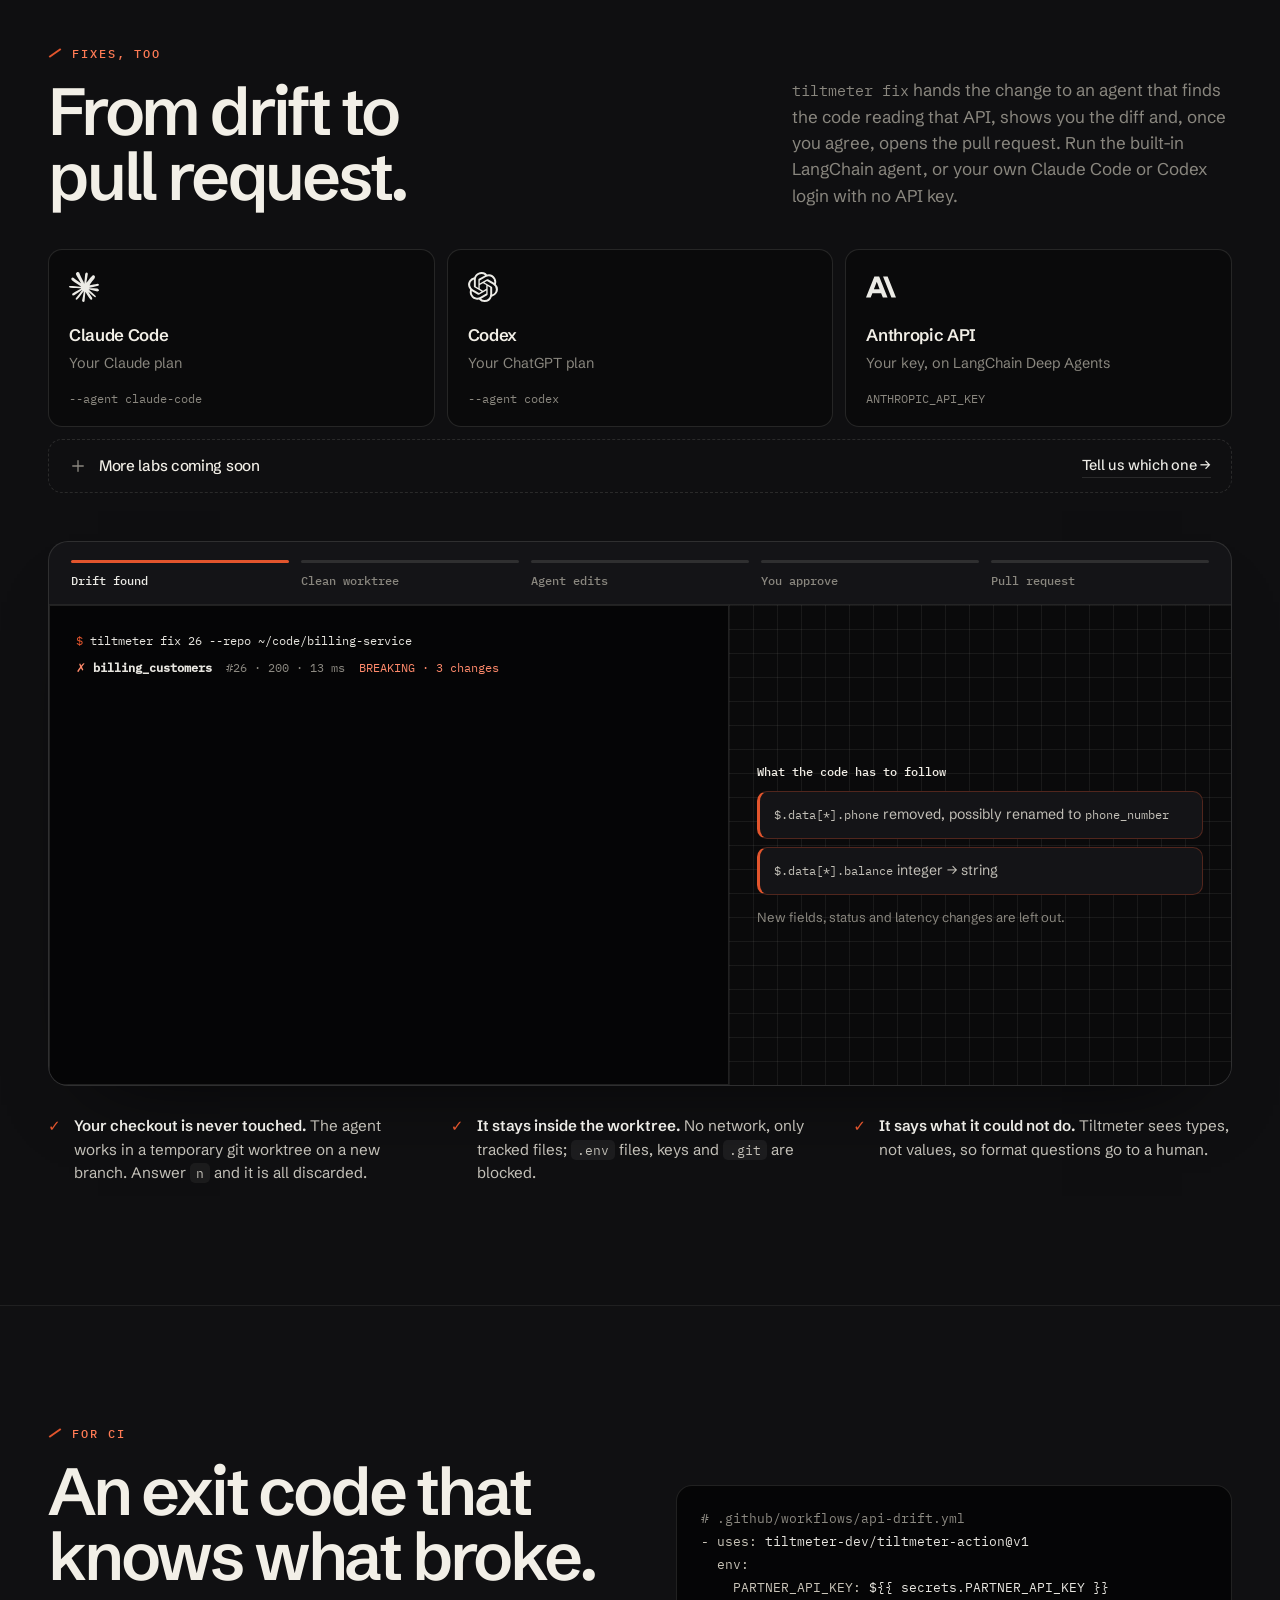
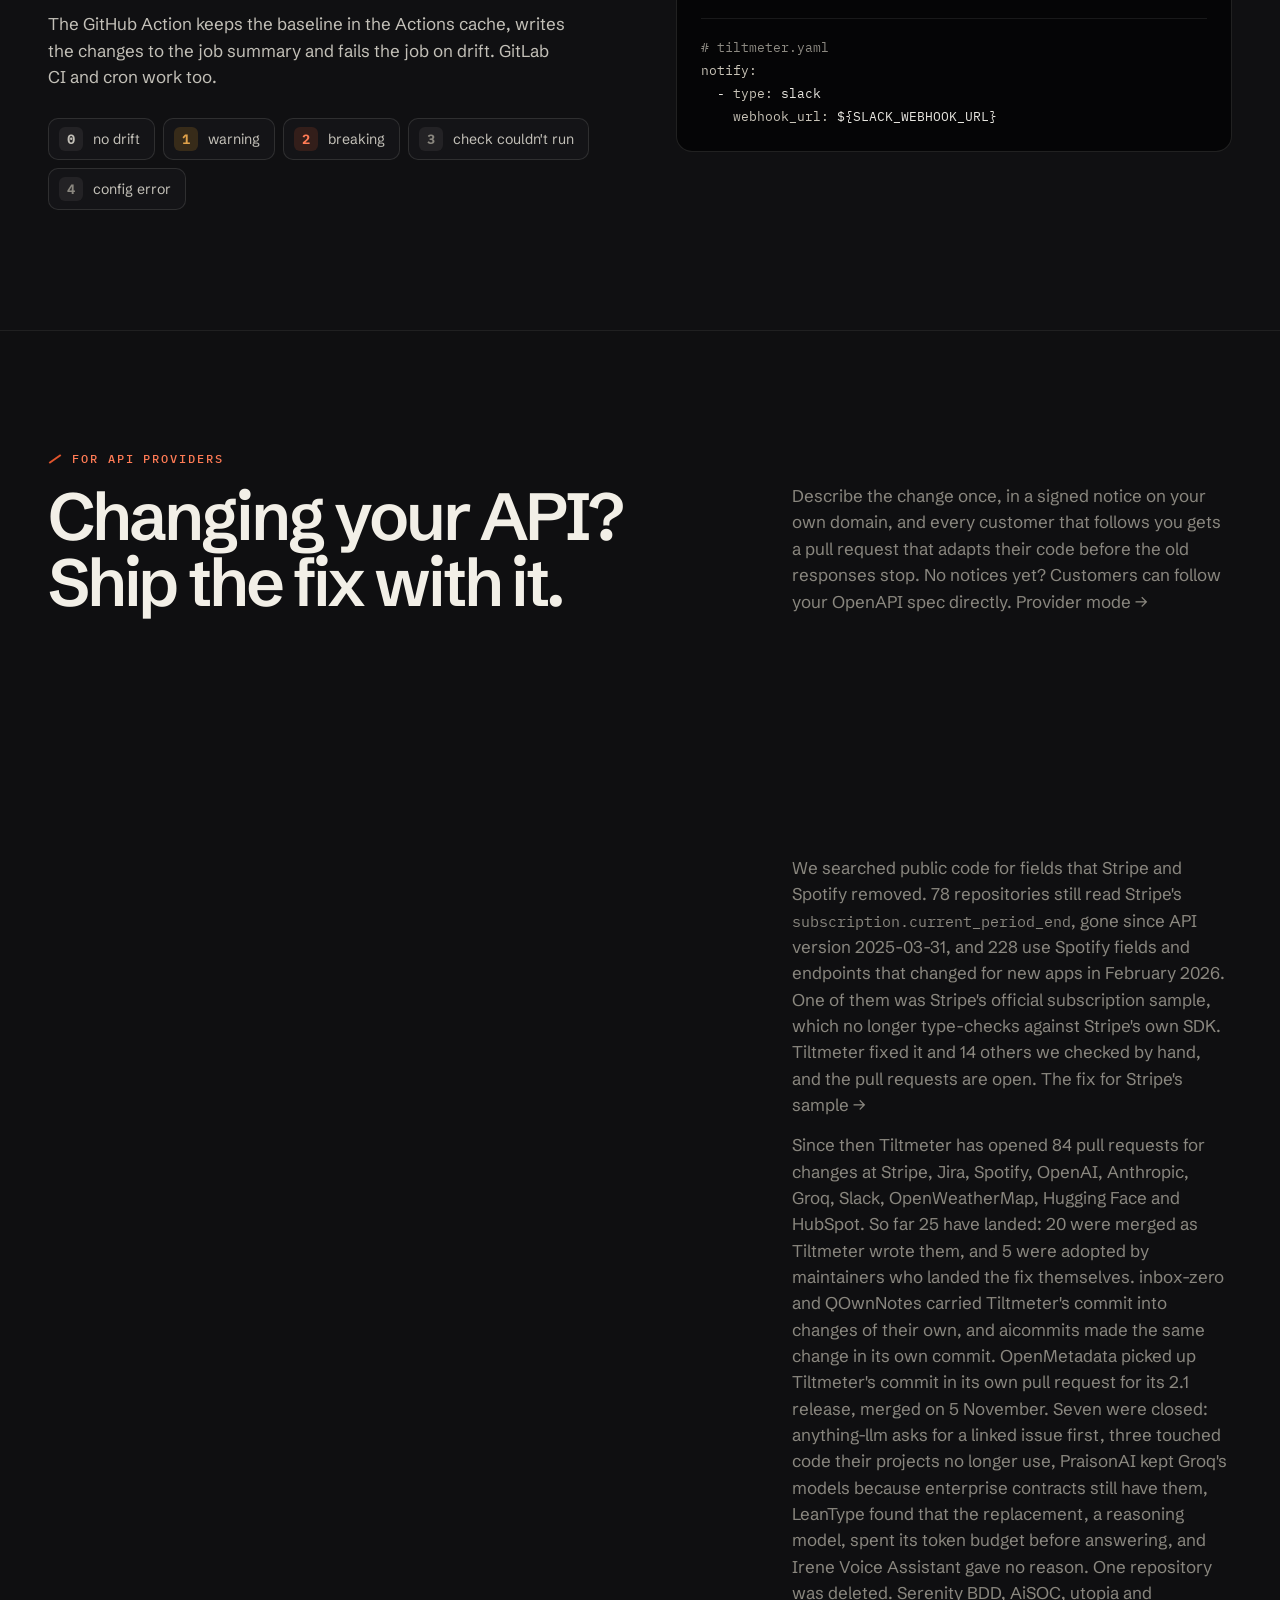
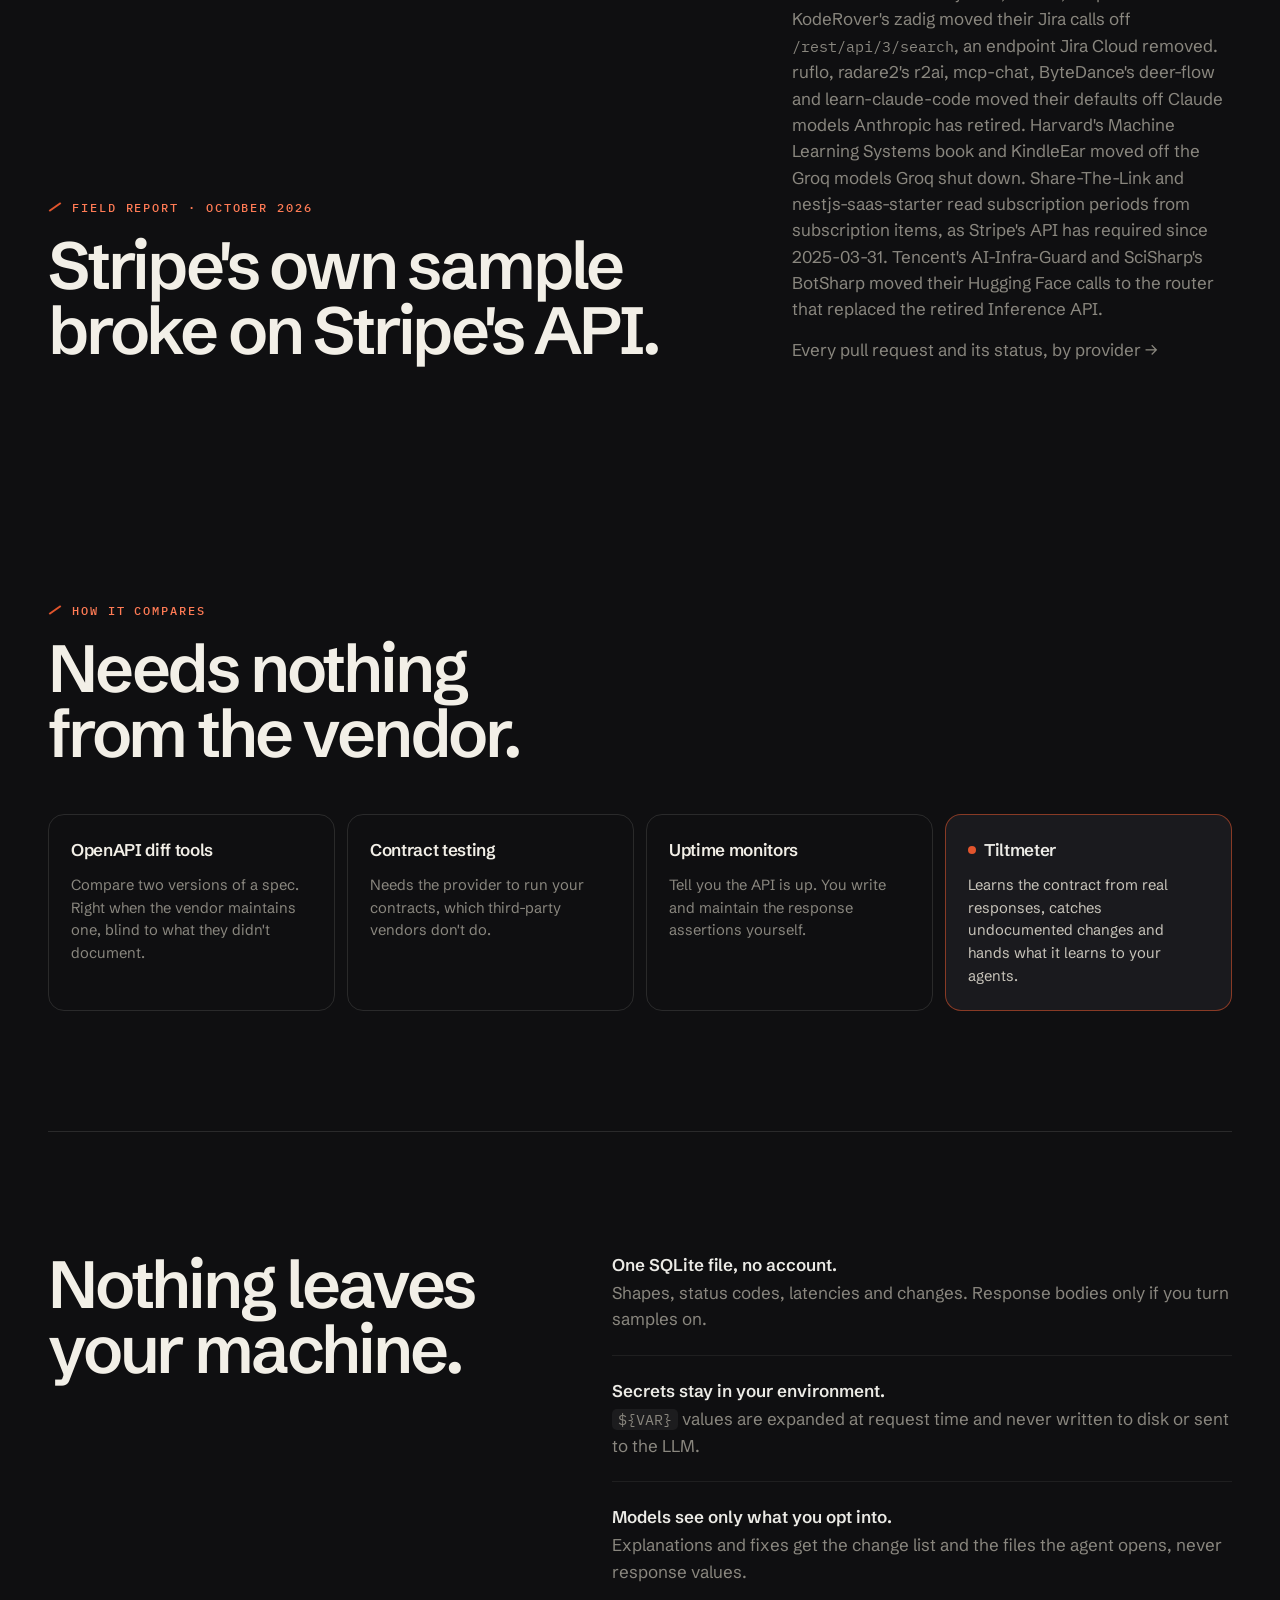
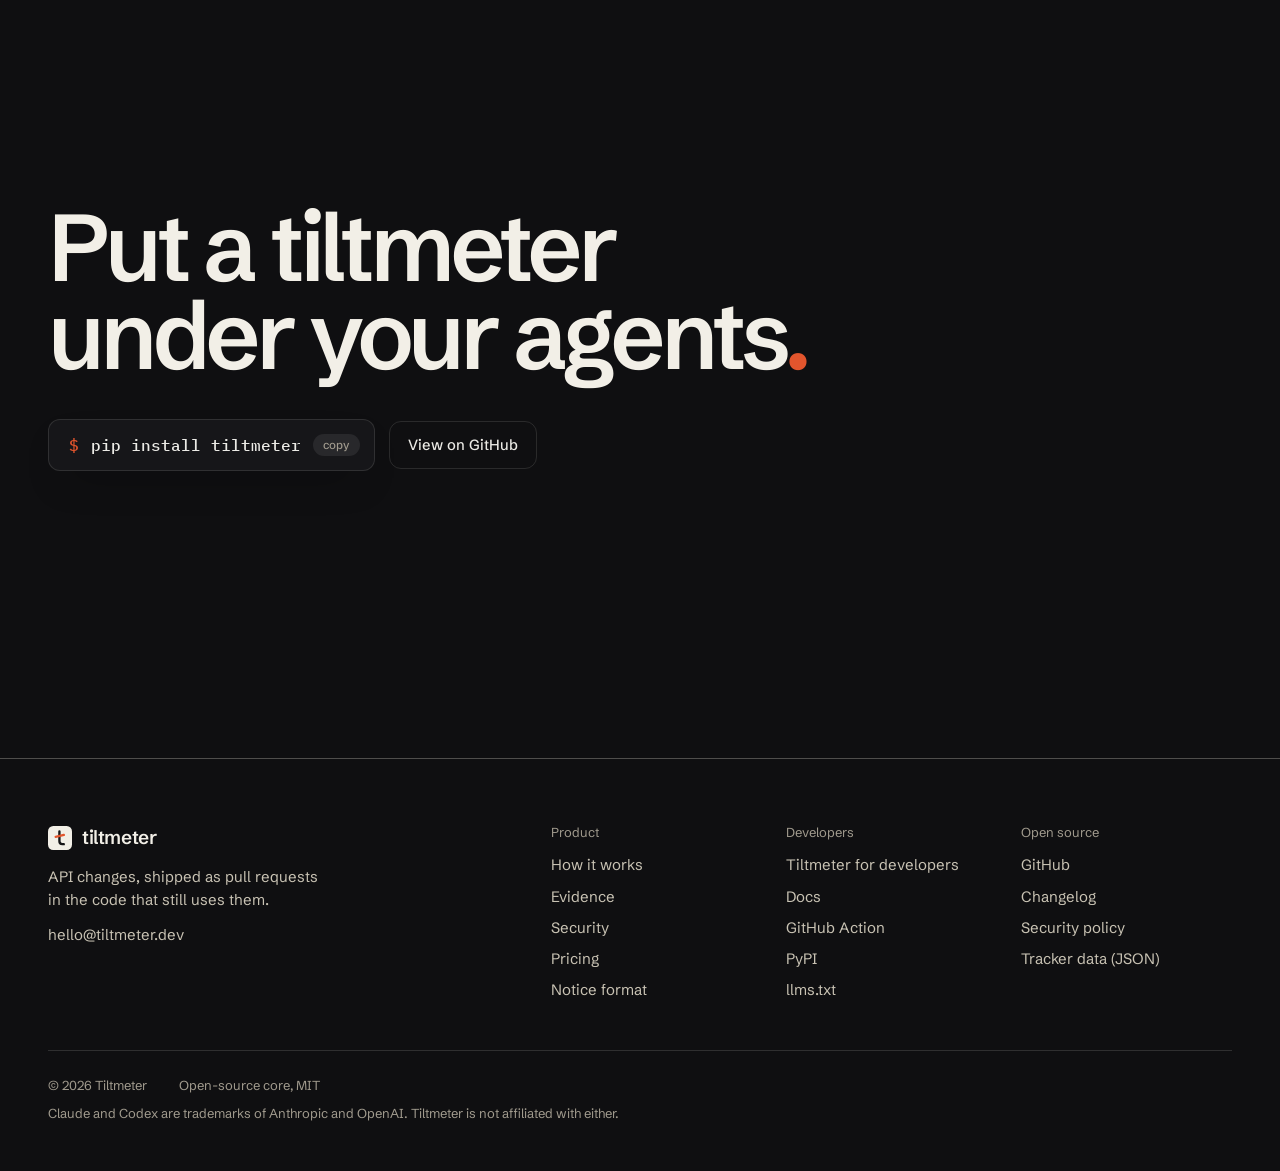
==== commit 16fb45e3: "Refresh the migration tracker" ====
--- a/developers/index.html
+++ b/developers/index.html
@@ -79,7 +79,7 @@
       <dl class="stats four">
         <div class="stat"><dt>files on GitHub still name <code>llama-3.3-70b-versatile</code>, ten weeks after Groq shut it down for free and developer keys</dt><dd>314k</dd></div>
         <div class="stat"><dt>pull requests Tiltmeter opened for changes at 10 APIs</dt><dd data-tracker="opened">84</dd></div>
-        <div class="stat merged"><dt>landed so far: <span data-tracker="merged">19</span> merged as Tiltmeter wrote them, <span data-tracker="adopted">5</span> adopted by their maintainers</dt><dd data-tracker="landed">24</dd></div>
+        <div class="stat merged"><dt>landed so far: <span data-tracker="merged">20</span> merged as Tiltmeter wrote them, <span data-tracker="adopted">5</span> adopted by their maintainers</dt><dd data-tracker="landed">25</dd></div>
         <div class="stat"><dt>GitHub stars across the repositories that got a fix</dt><dd data-tracker="stars-short">1.33M</dd></div>
       </dl>
       <ul class="findings">
@@ -511,7 +511,7 @@
         </div>
         <div class="side">
           <p>We searched public code for fields that Stripe and Spotify removed. 78 repositories still read Stripe's <code>subscription.current_period_end</code>, gone since API version 2025-03-31, and 228 use Spotify fields and endpoints that changed for new apps in February 2026. One of them was Stripe's official subscription sample, which no longer type-checks against Stripe's own SDK. Tiltmeter fixed it and 14 others we checked by hand, and the pull requests are open. <a href="https://github.com/stripe-samples/subscription-use-cases/pull/1229">The fix for Stripe's sample →</a></p>
-          <p>Since then Tiltmeter has opened <span data-tracker="opened">84</span> pull requests for changes at Stripe, Jira, Spotify, OpenAI, Anthropic, Groq, Slack, OpenWeatherMap, Hugging Face and HubSpot. So far <span data-tracker="landed">24</span> have landed: <span data-tracker="merged">19</span> were merged as Tiltmeter wrote them, and <span data-tracker="adopted">5</span> were adopted by maintainers who landed the fix themselves. <a href="https://github.com/elie222/inbox-zero/pull/4406">inbox-zero</a> and <a href="https://github.com/pbek/QOwnNotes/commit/03e9ed23e3976d67a5728fd8ea8ba65ebed92499">QOwnNotes</a> carried Tiltmeter's commit into changes of their own, and <a href="https://github.com/Nutlope/aicommits/commit/98e9c4e4ea025053d4ede2ed4ee08aed9b7e0419">aicommits</a> made the same change in its own commit. OpenMetadata picked up Tiltmeter's commit in <a href="https://github.com/open-metadata/OpenMetadata/pull/37039">its own pull request</a> for its 2.1 release, merged on 5 November. Seven were closed: anything-llm asks for a linked issue first, three touched code their projects no longer use, PraisonAI kept Groq's models because enterprise contracts still have them, LeanType found that the replacement, a reasoning model, spent its token budget before answering, and Irene Voice Assistant gave no reason. One repository was deleted. <a href="https://github.com/serenity-bdd/serenity-core/pull/3756">Serenity BDD</a>, <a href="https://github.com/beenuar/AiSOC/pull/1524">AiSOC</a>, <a href="https://github.com/deeplethe/utopia/pull/1453">utopia</a> and KodeRover's <a href="https://github.com/koderover/zadig/pull/5049">zadig</a> moved their Jira calls off <code>/rest/api/3/search</code>, an endpoint Jira Cloud removed. <a href="https://github.com/ruvnet/ruflo/pull/4512">ruflo</a>, <a href="https://github.com/radareorg/r2ai/pull/249">radare2's r2ai</a>, <a href="https://github.com/Flux159/mcp-chat/pull/46">mcp-chat</a>, ByteDance's <a href="https://github.com/bytedance/deer-flow/pull/7585">deer-flow</a> and <a href="https://github.com/shareAI-lab/learn-claude-code/pull/602">learn-claude-code</a> moved their defaults off Claude models Anthropic has retired. <a href="https://github.com/harvard-edge/cs249r_book/pull/2163">Harvard's Machine Learning Systems book</a> and <a href="https://github.com/cdhigh/KindleEar/pull/747">KindleEar</a> moved off the Groq models Groq shut down. <a href="https://github.com/Joseyosei/Share-The-Link/pull/112">Share-The-Link</a> and <a href="https://github.com/DahboorSa/nestjs-saas-starter/pull/1">nestjs-saas-starter</a> read subscription periods from subscription items, as Stripe's API has required since 2025-03-31. Tencent's <a href="https://github.com/Tencent/AI-Infra-Guard/pull/728">AI-Infra-Guard</a> and SciSharp's <a href="https://github.com/SciSharp/BotSharp/pull/1464">BotSharp</a> moved their Hugging Face calls to the router that replaced the retired Inference API.</p>
+          <p>Since then Tiltmeter has opened <span data-tracker="opened">84</span> pull requests for changes at Stripe, Jira, Spotify, OpenAI, Anthropic, Groq, Slack, OpenWeatherMap, Hugging Face and HubSpot. So far <span data-tracker="landed">25</span> have landed: <span data-tracker="merged">20</span> were merged as Tiltmeter wrote them, and <span data-tracker="adopted">5</span> were adopted by maintainers who landed the fix themselves. <a href="https://github.com/elie222/inbox-zero/pull/4406">inbox-zero</a> and <a href="https://github.com/pbek/QOwnNotes/commit/03e9ed23e3976d67a5728fd8ea8ba65ebed92499">QOwnNotes</a> carried Tiltmeter's commit into changes of their own, and <a href="https://github.com/Nutlope/aicommits/commit/98e9c4e4ea025053d4ede2ed4ee08aed9b7e0419">aicommits</a> made the same change in its own commit. OpenMetadata picked up Tiltmeter's commit in <a href="https://github.com/open-metadata/OpenMetadata/pull/37039">its own pull request</a> for its 2.1 release, merged on 5 November. Seven were closed: anything-llm asks for a linked issue first, three touched code their projects no longer use, PraisonAI kept Groq's models because enterprise contracts still have them, LeanType found that the replacement, a reasoning model, spent its token budget before answering, and Irene Voice Assistant gave no reason. One repository was deleted. <a href="https://github.com/serenity-bdd/serenity-core/pull/3756">Serenity BDD</a>, <a href="https://github.com/beenuar/AiSOC/pull/1524">AiSOC</a>, <a href="https://github.com/deeplethe/utopia/pull/1453">utopia</a> and KodeRover's <a href="https://github.com/koderover/zadig/pull/5049">zadig</a> moved their Jira calls off <code>/rest/api/3/search</code>, an endpoint Jira Cloud removed. <a href="https://github.com/ruvnet/ruflo/pull/4512">ruflo</a>, <a href="https://github.com/radareorg/r2ai/pull/249">radare2's r2ai</a>, <a href="https://github.com/Flux159/mcp-chat/pull/46">mcp-chat</a>, ByteDance's <a href="https://github.com/bytedance/deer-flow/pull/7585">deer-flow</a> and <a href="https://github.com/shareAI-lab/learn-claude-code/pull/602">learn-claude-code</a> moved their defaults off Claude models Anthropic has retired. <a href="https://github.com/harvard-edge/cs249r_book/pull/2163">Harvard's Machine Learning Systems book</a> and <a href="https://github.com/cdhigh/KindleEar/pull/747">KindleEar</a> moved off the Groq models Groq shut down. <a href="https://github.com/Joseyosei/Share-The-Link/pull/112">Share-The-Link</a> and <a href="https://github.com/DahboorSa/nestjs-saas-starter/pull/1">nestjs-saas-starter</a> read subscription periods from subscription items, as Stripe's API has required since 2025-03-31. Tencent's <a href="https://github.com/Tencent/AI-Infra-Guard/pull/728">AI-Infra-Guard</a> and SciSharp's <a href="https://github.com/SciSharp/BotSharp/pull/1464">BotSharp</a> moved their Hugging Face calls to the router that replaced the retired Inference API.</p>
           <p><a href="/migrations/">Every pull request and its status, by provider →</a></p>
         </div>
       </div>
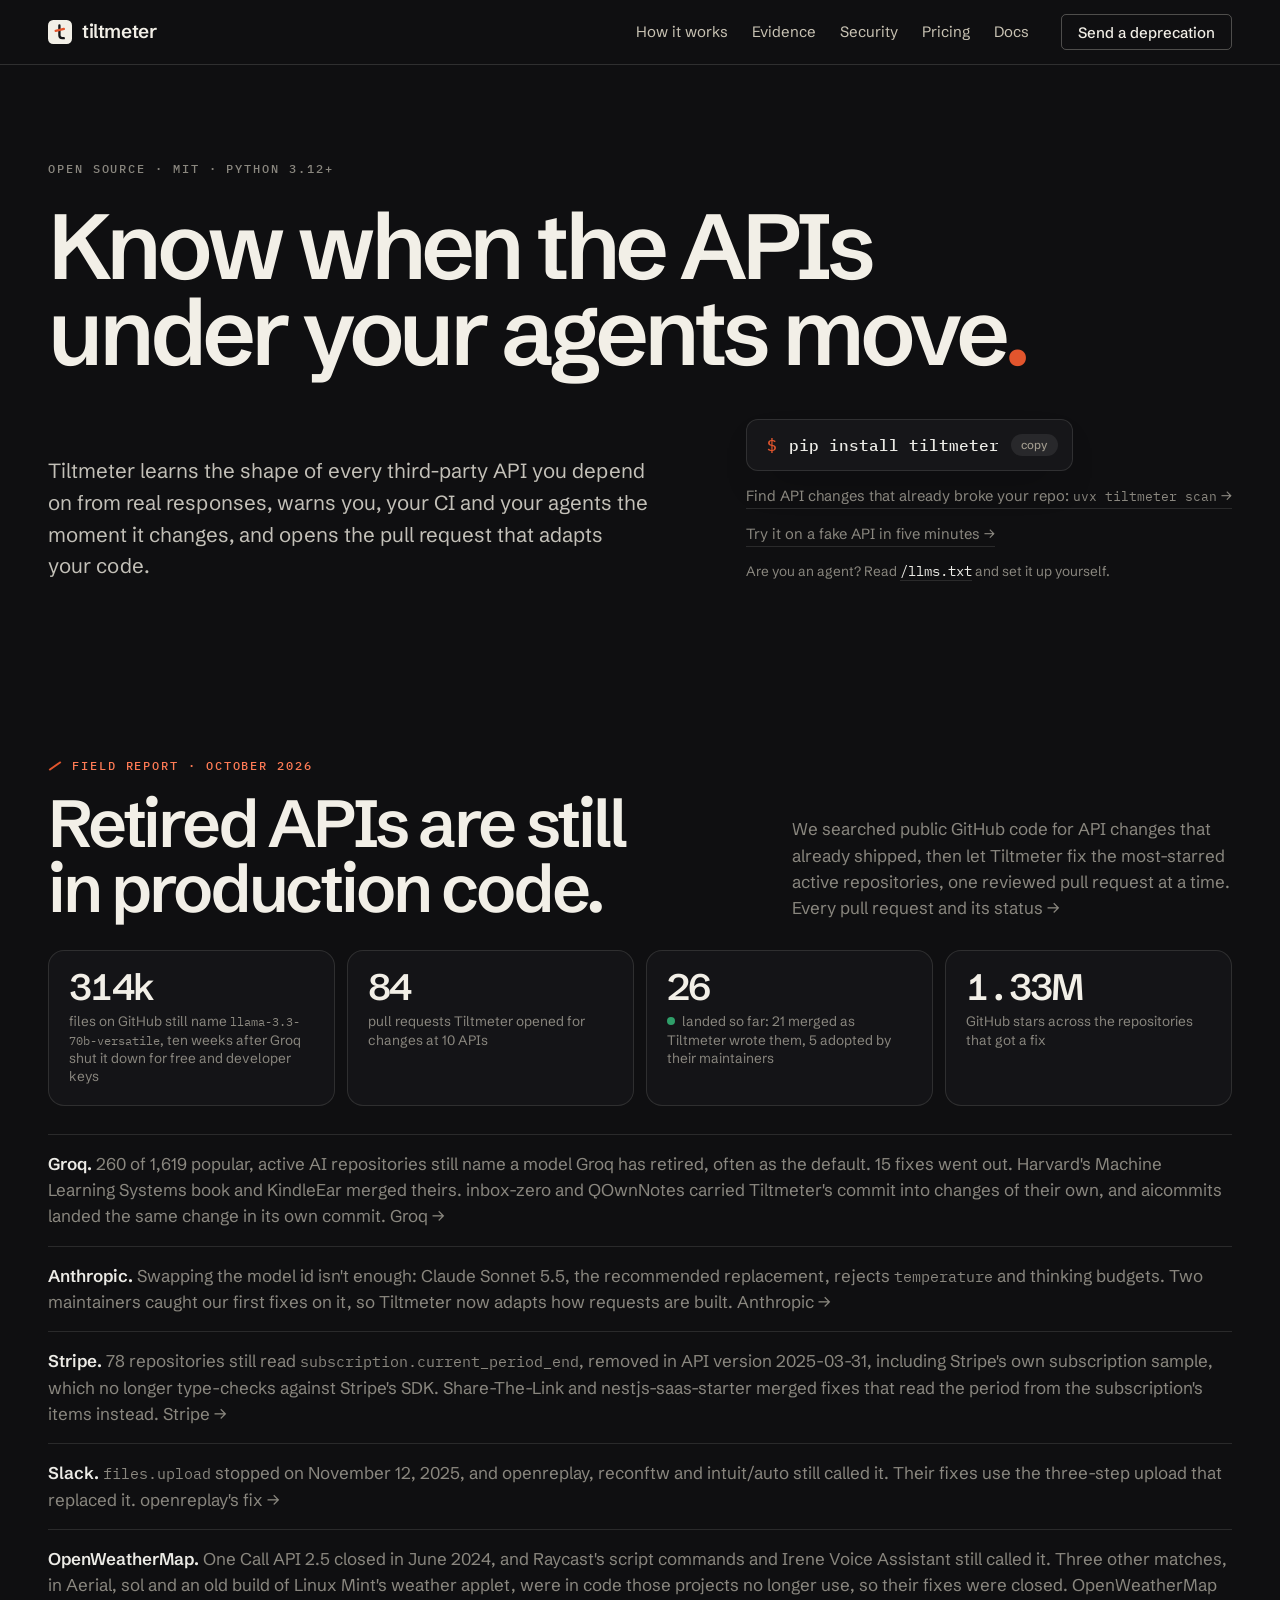
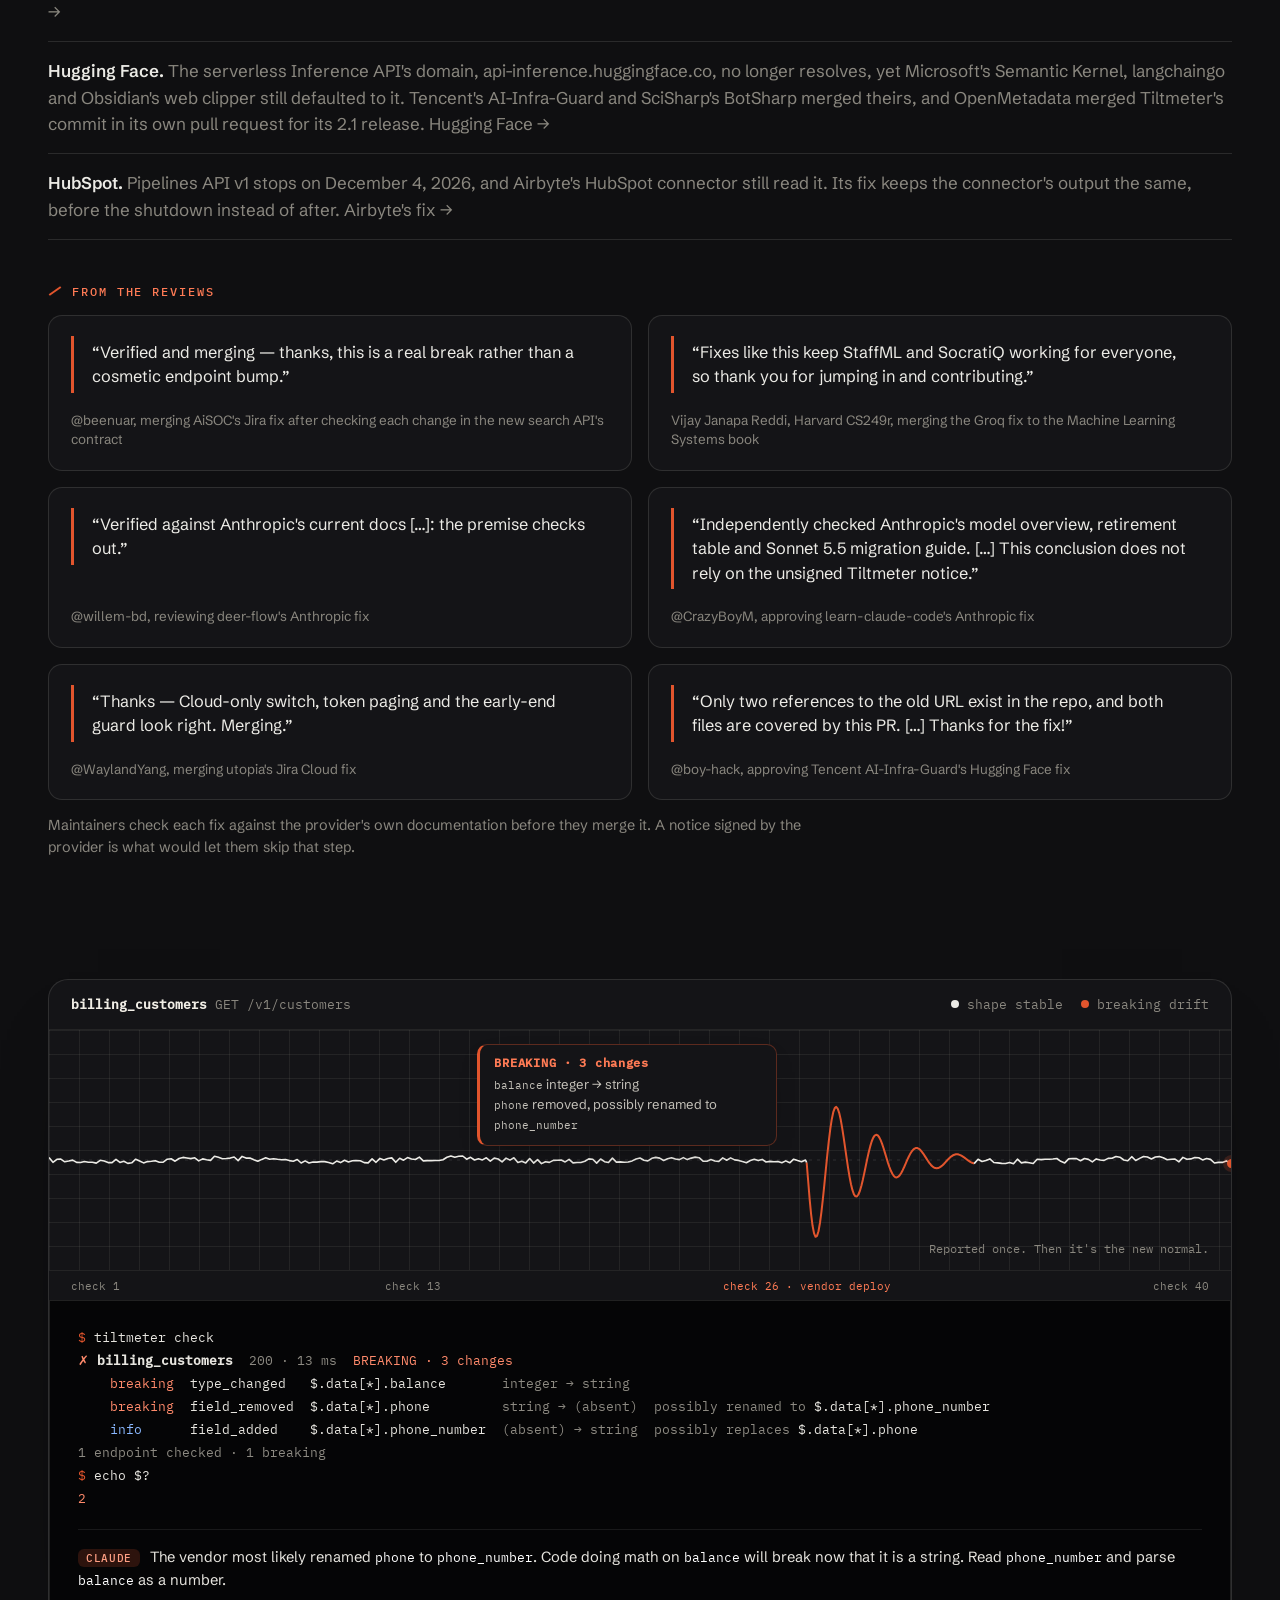
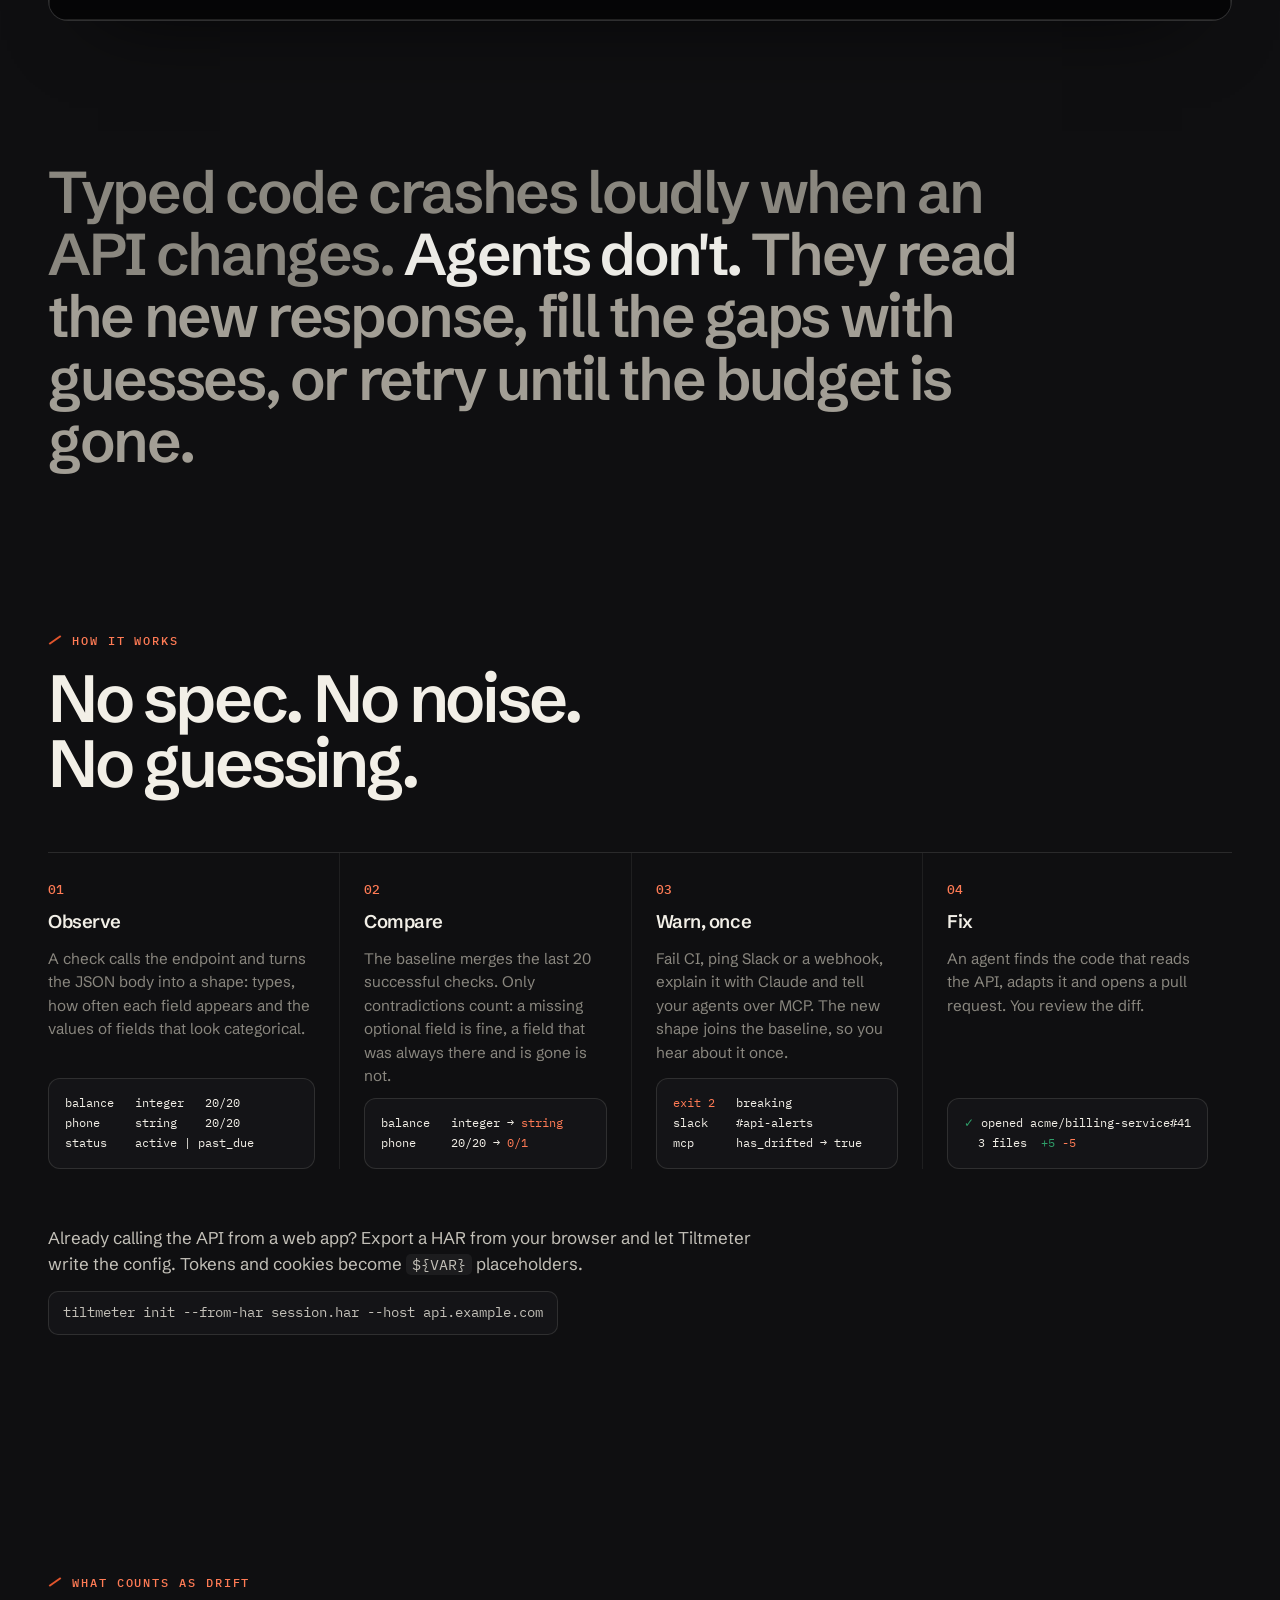
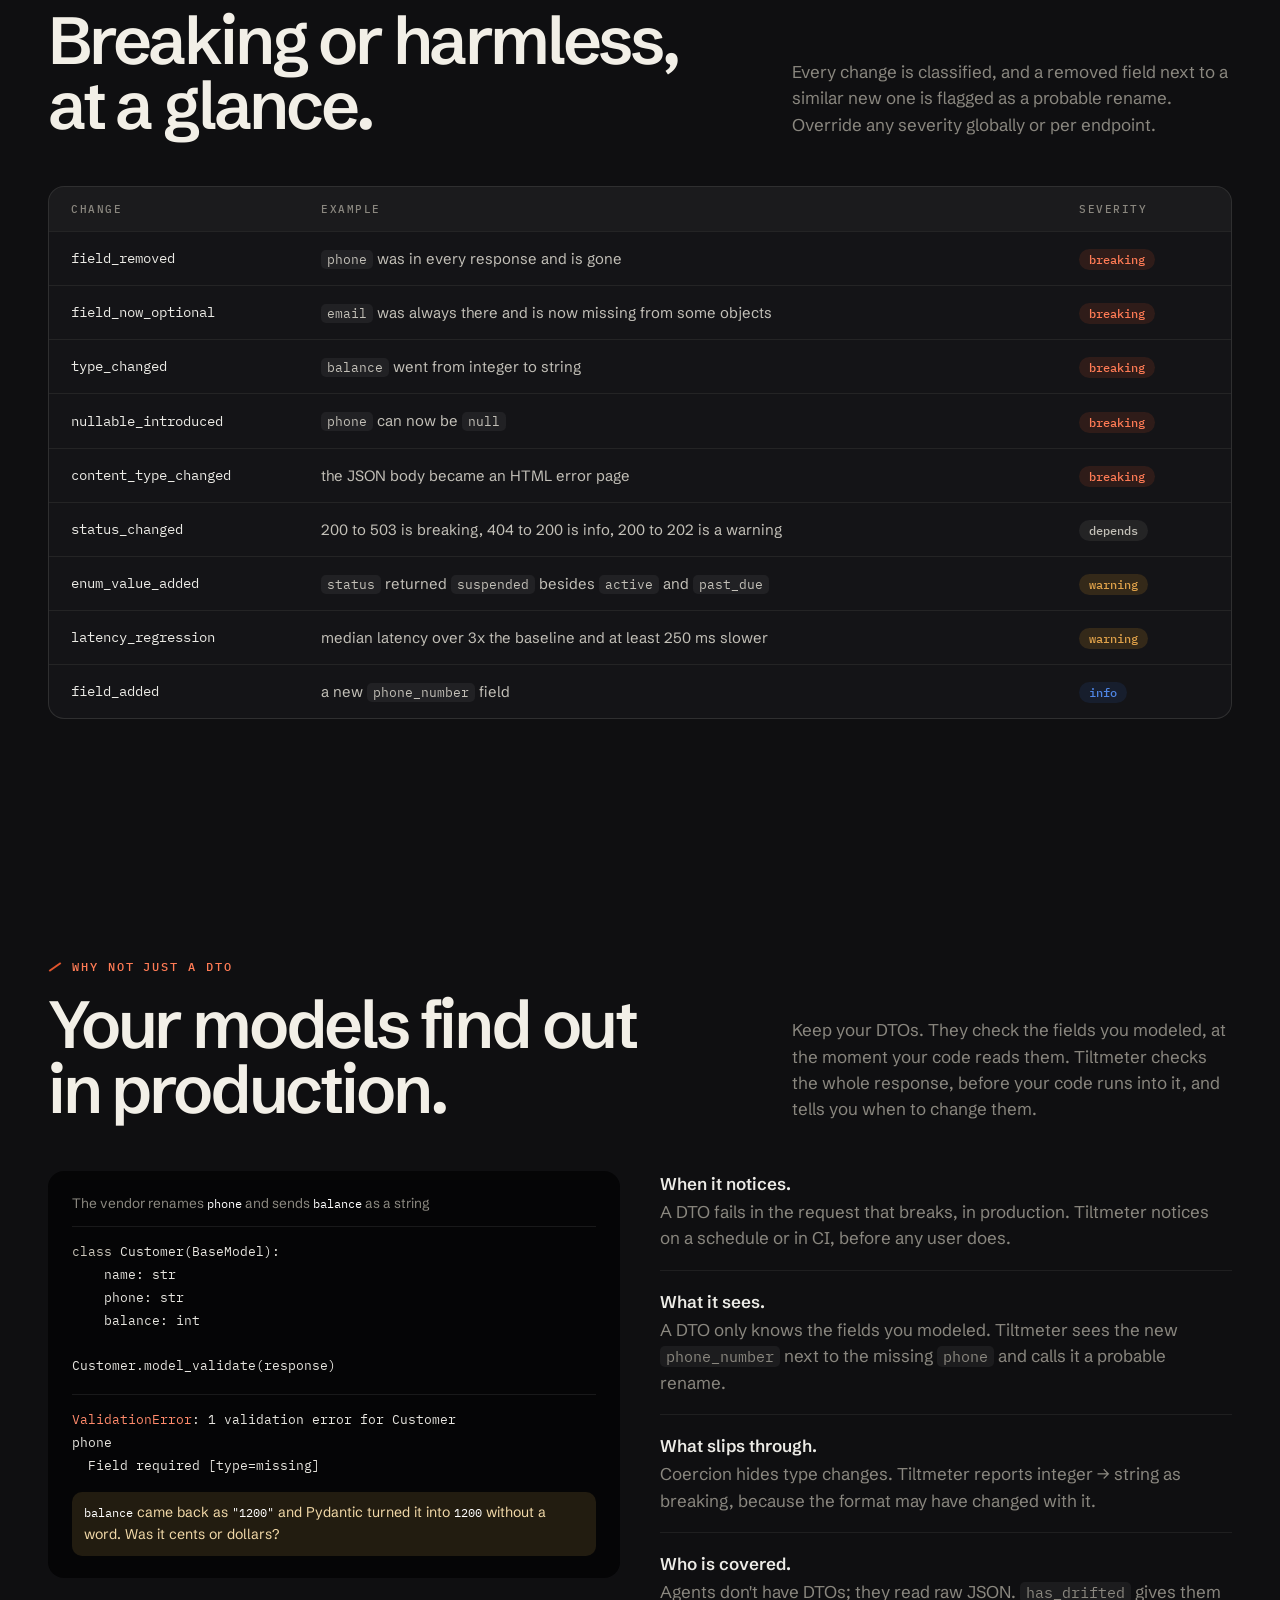
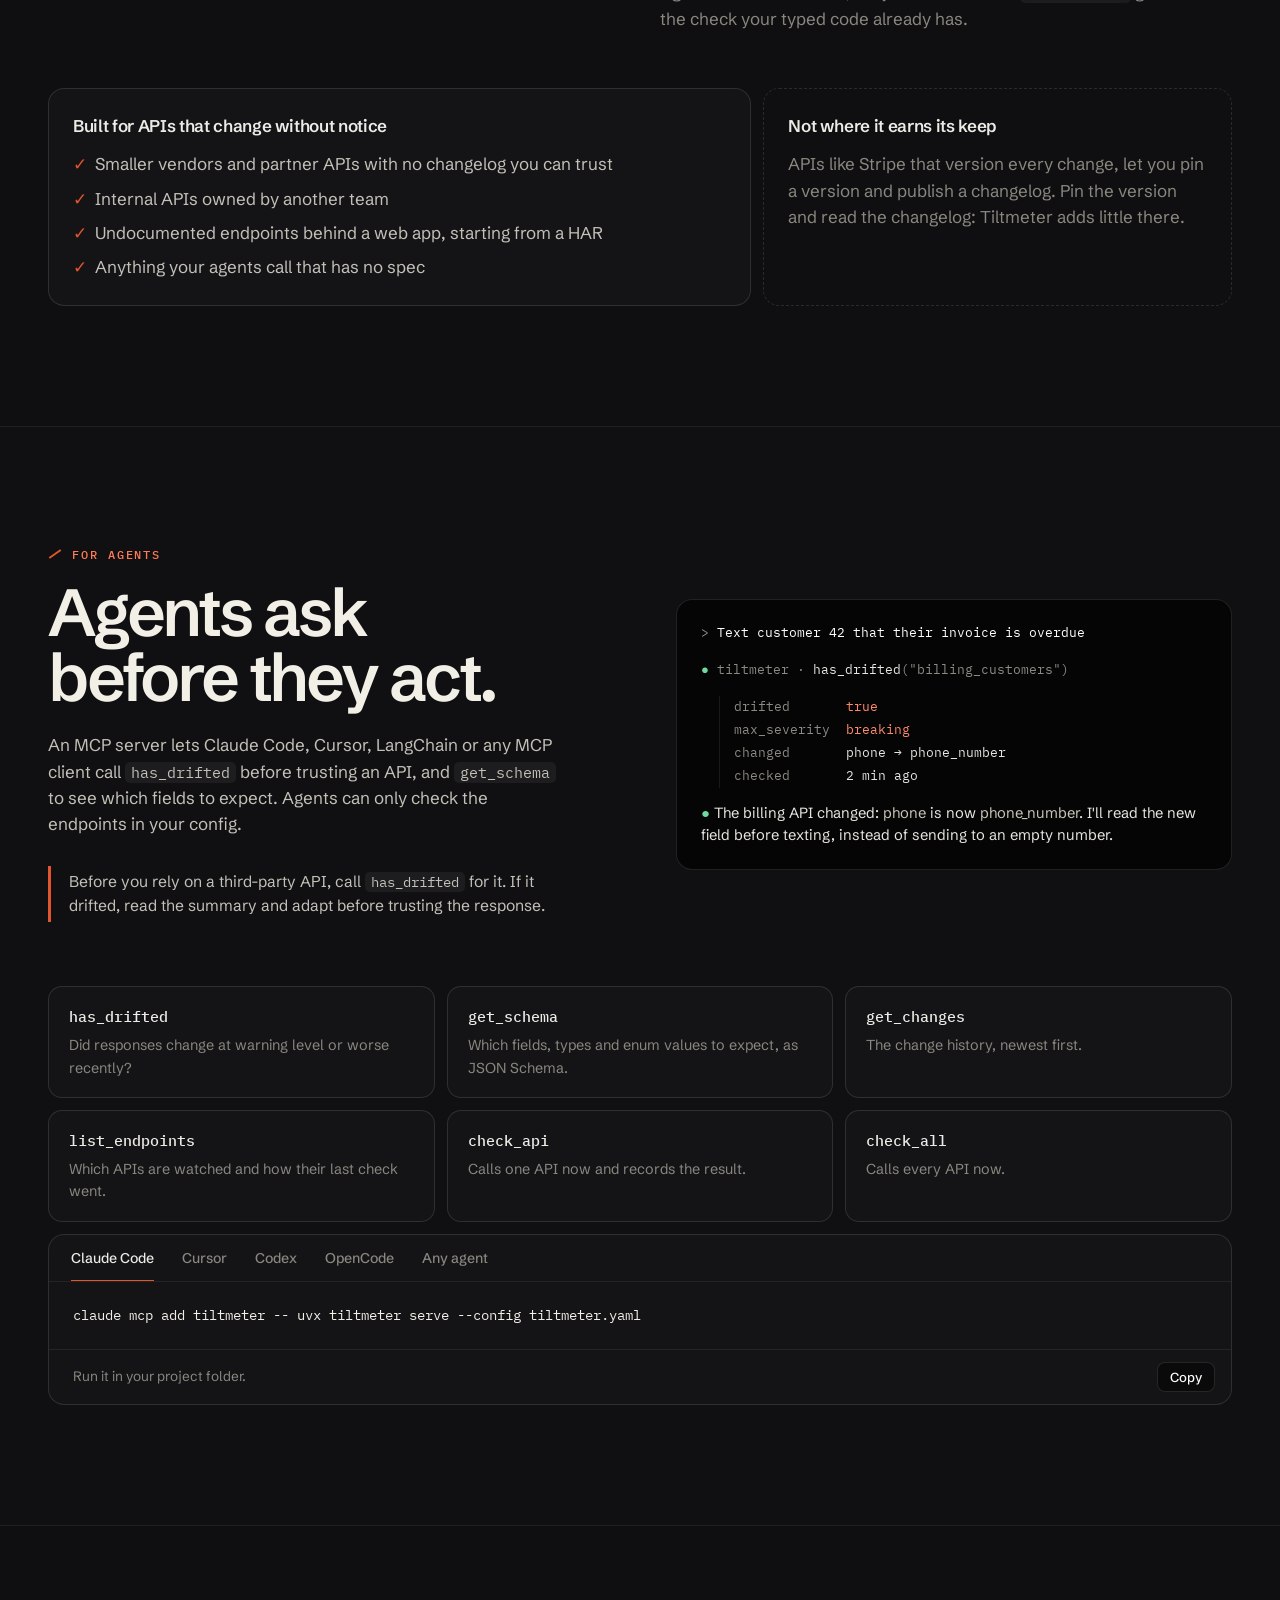
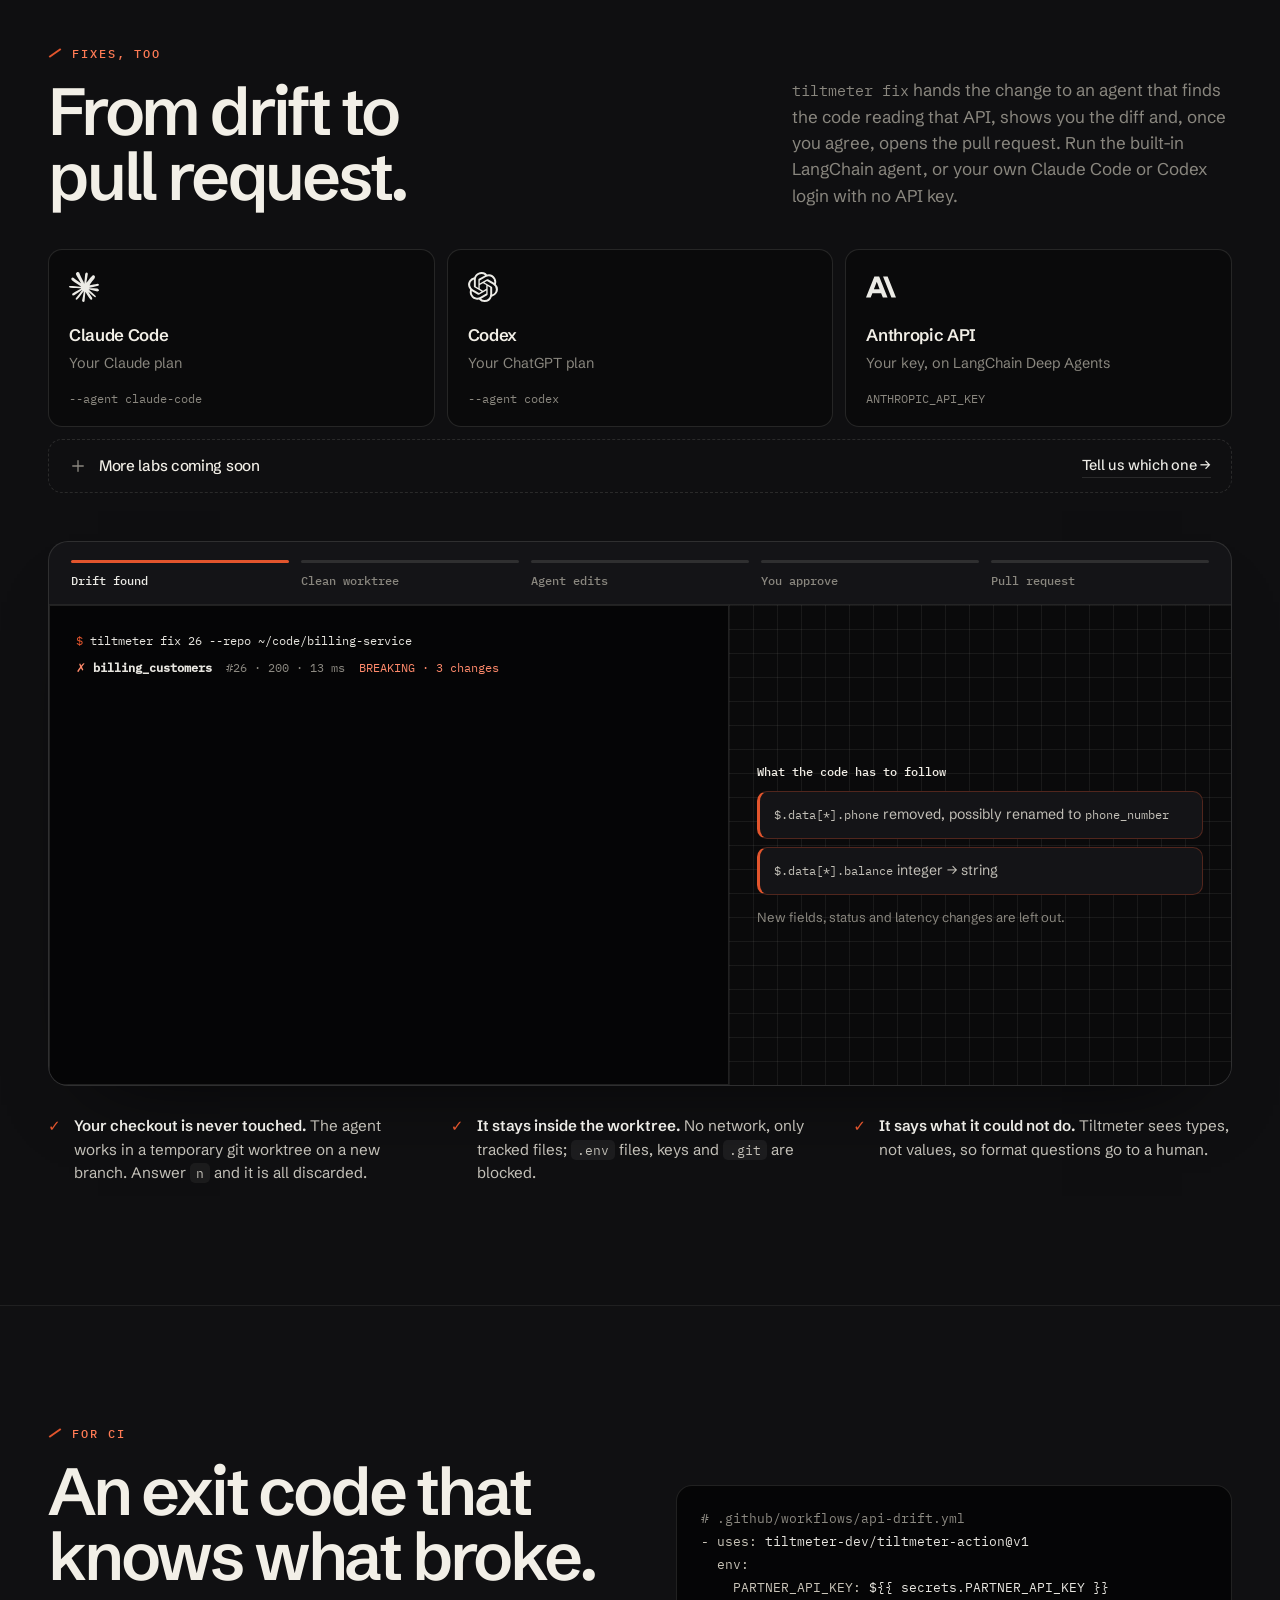
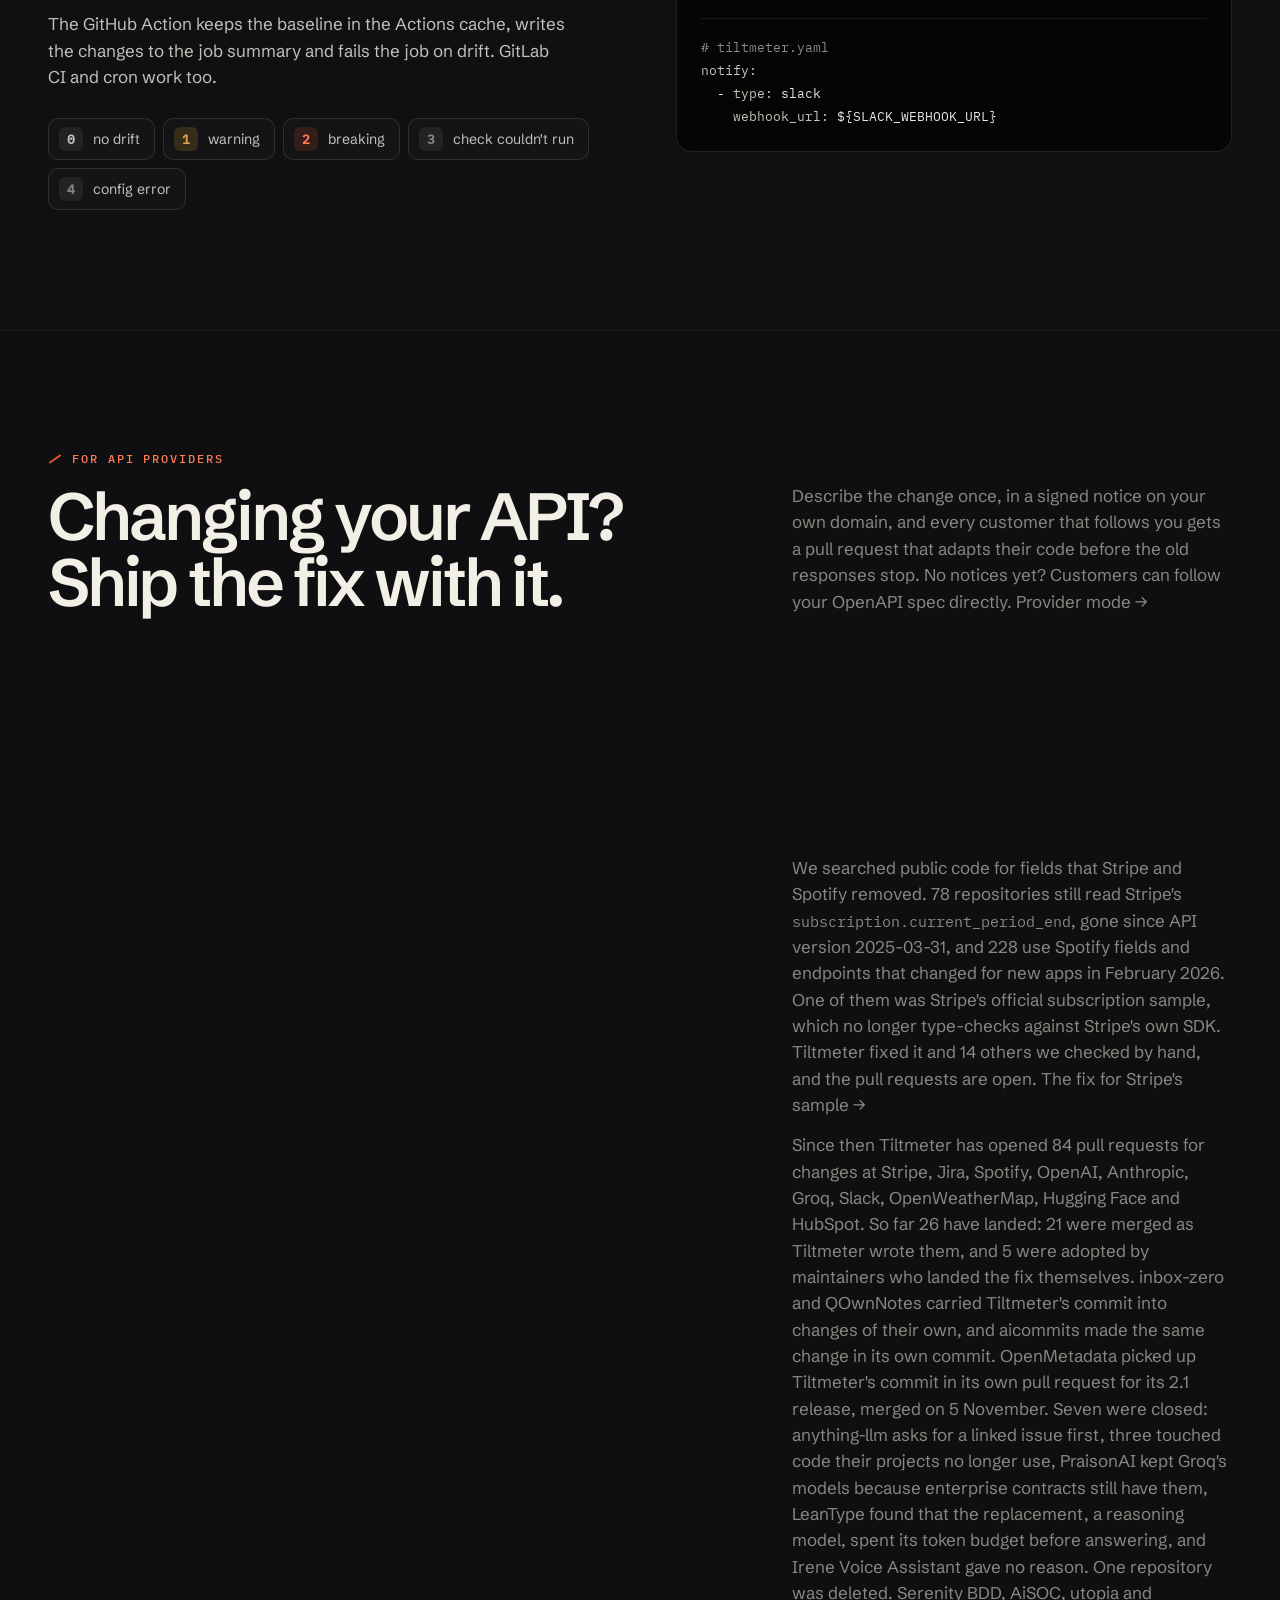
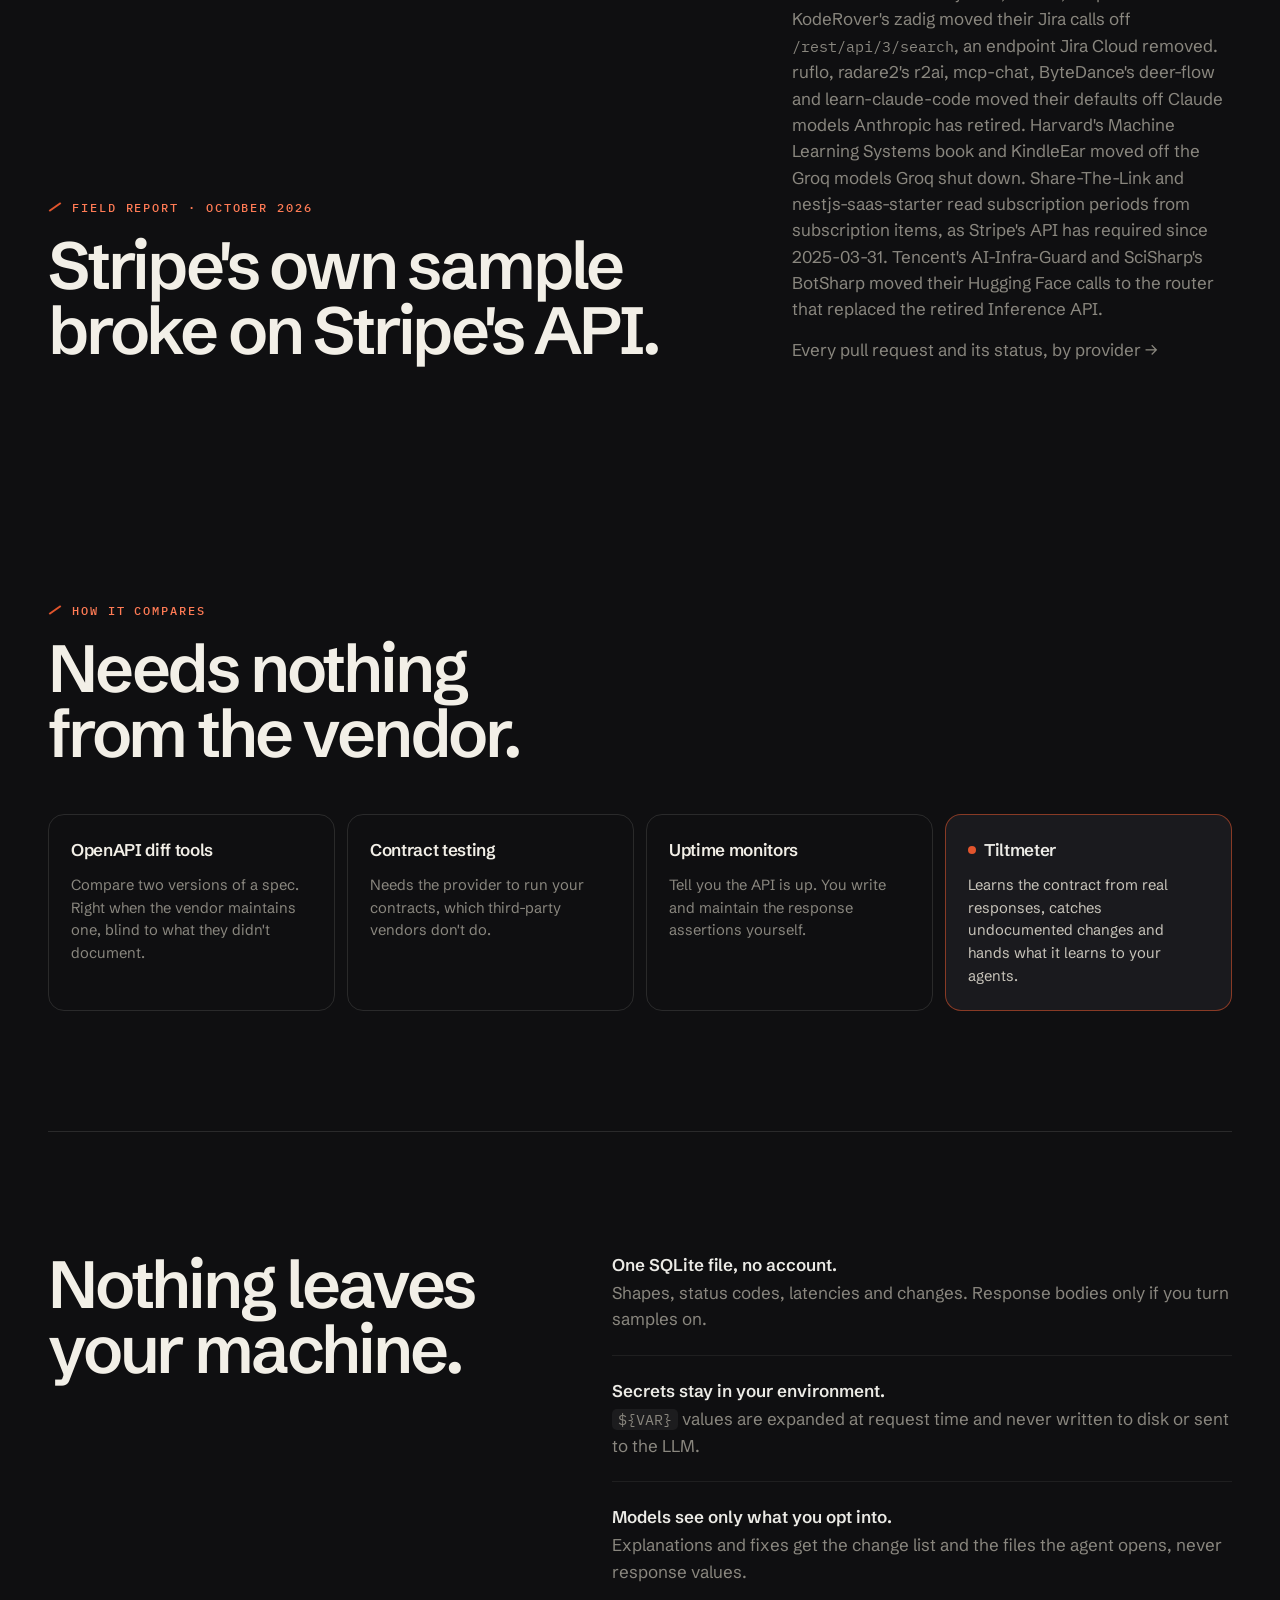
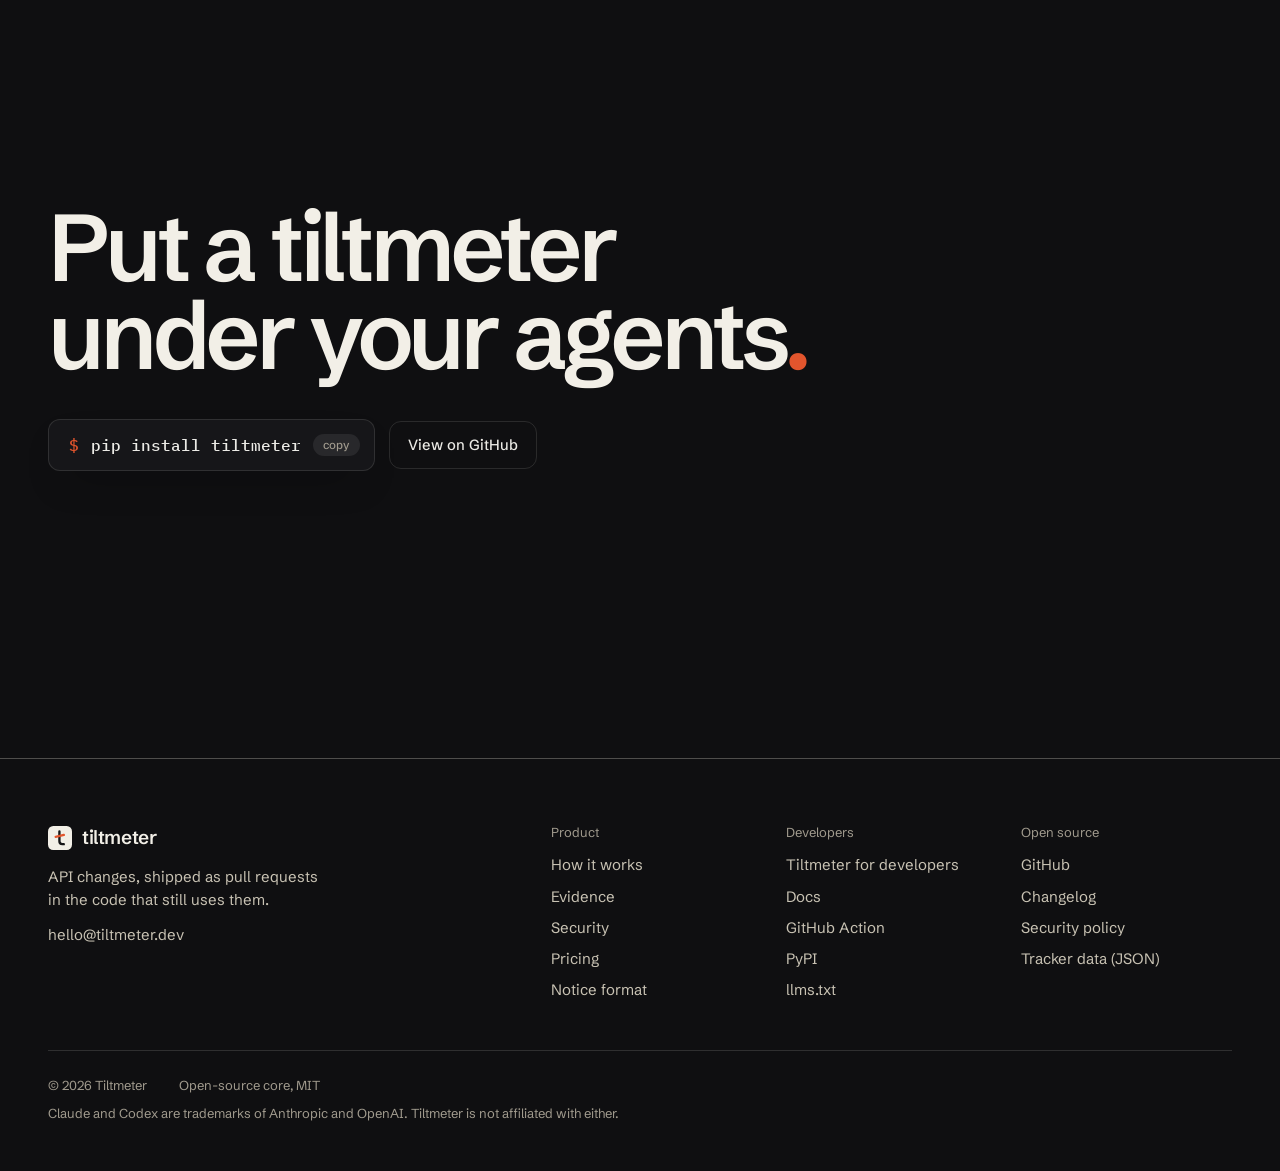
==== commit f08c73f6: "Refresh the migration tracker" ====
--- a/developers/index.html
+++ b/developers/index.html
@@ -79,7 +79,7 @@
       <dl class="stats four">
         <div class="stat"><dt>files on GitHub still name <code>llama-3.3-70b-versatile</code>, ten weeks after Groq shut it down for free and developer keys</dt><dd>314k</dd></div>
         <div class="stat"><dt>pull requests Tiltmeter opened for changes at 10 APIs</dt><dd data-tracker="opened">84</dd></div>
-        <div class="stat merged"><dt>landed so far: <span data-tracker="merged">20</span> merged as Tiltmeter wrote them, <span data-tracker="adopted">5</span> adopted by their maintainers</dt><dd data-tracker="landed">25</dd></div>
+        <div class="stat merged"><dt>landed so far: <span data-tracker="merged">21</span> merged as Tiltmeter wrote them, <span data-tracker="adopted">5</span> adopted by their maintainers</dt><dd data-tracker="landed">26</dd></div>
         <div class="stat"><dt>GitHub stars across the repositories that got a fix</dt><dd data-tracker="stars-short">1.33M</dd></div>
       </dl>
       <ul class="findings">
@@ -511,7 +511,7 @@
         </div>
         <div class="side">
           <p>We searched public code for fields that Stripe and Spotify removed. 78 repositories still read Stripe's <code>subscription.current_period_end</code>, gone since API version 2025-03-31, and 228 use Spotify fields and endpoints that changed for new apps in February 2026. One of them was Stripe's official subscription sample, which no longer type-checks against Stripe's own SDK. Tiltmeter fixed it and 14 others we checked by hand, and the pull requests are open. <a href="https://github.com/stripe-samples/subscription-use-cases/pull/1229">The fix for Stripe's sample →</a></p>
-          <p>Since then Tiltmeter has opened <span data-tracker="opened">84</span> pull requests for changes at Stripe, Jira, Spotify, OpenAI, Anthropic, Groq, Slack, OpenWeatherMap, Hugging Face and HubSpot. So far <span data-tracker="landed">25</span> have landed: <span data-tracker="merged">20</span> were merged as Tiltmeter wrote them, and <span data-tracker="adopted">5</span> were adopted by maintainers who landed the fix themselves. <a href="https://github.com/elie222/inbox-zero/pull/4406">inbox-zero</a> and <a href="https://github.com/pbek/QOwnNotes/commit/03e9ed23e3976d67a5728fd8ea8ba65ebed92499">QOwnNotes</a> carried Tiltmeter's commit into changes of their own, and <a href="https://github.com/Nutlope/aicommits/commit/98e9c4e4ea025053d4ede2ed4ee08aed9b7e0419">aicommits</a> made the same change in its own commit. OpenMetadata picked up Tiltmeter's commit in <a href="https://github.com/open-metadata/OpenMetadata/pull/37039">its own pull request</a> for its 2.1 release, merged on 5 November. Seven were closed: anything-llm asks for a linked issue first, three touched code their projects no longer use, PraisonAI kept Groq's models because enterprise contracts still have them, LeanType found that the replacement, a reasoning model, spent its token budget before answering, and Irene Voice Assistant gave no reason. One repository was deleted. <a href="https://github.com/serenity-bdd/serenity-core/pull/3756">Serenity BDD</a>, <a href="https://github.com/beenuar/AiSOC/pull/1524">AiSOC</a>, <a href="https://github.com/deeplethe/utopia/pull/1453">utopia</a> and KodeRover's <a href="https://github.com/koderover/zadig/pull/5049">zadig</a> moved their Jira calls off <code>/rest/api/3/search</code>, an endpoint Jira Cloud removed. <a href="https://github.com/ruvnet/ruflo/pull/4512">ruflo</a>, <a href="https://github.com/radareorg/r2ai/pull/249">radare2's r2ai</a>, <a href="https://github.com/Flux159/mcp-chat/pull/46">mcp-chat</a>, ByteDance's <a href="https://github.com/bytedance/deer-flow/pull/7585">deer-flow</a> and <a href="https://github.com/shareAI-lab/learn-claude-code/pull/602">learn-claude-code</a> moved their defaults off Claude models Anthropic has retired. <a href="https://github.com/harvard-edge/cs249r_book/pull/2163">Harvard's Machine Learning Systems book</a> and <a href="https://github.com/cdhigh/KindleEar/pull/747">KindleEar</a> moved off the Groq models Groq shut down. <a href="https://github.com/Joseyosei/Share-The-Link/pull/112">Share-The-Link</a> and <a href="https://github.com/DahboorSa/nestjs-saas-starter/pull/1">nestjs-saas-starter</a> read subscription periods from subscription items, as Stripe's API has required since 2025-03-31. Tencent's <a href="https://github.com/Tencent/AI-Infra-Guard/pull/728">AI-Infra-Guard</a> and SciSharp's <a href="https://github.com/SciSharp/BotSharp/pull/1464">BotSharp</a> moved their Hugging Face calls to the router that replaced the retired Inference API.</p>
+          <p>Since then Tiltmeter has opened <span data-tracker="opened">84</span> pull requests for changes at Stripe, Jira, Spotify, OpenAI, Anthropic, Groq, Slack, OpenWeatherMap, Hugging Face and HubSpot. So far <span data-tracker="landed">26</span> have landed: <span data-tracker="merged">21</span> were merged as Tiltmeter wrote them, and <span data-tracker="adopted">5</span> were adopted by maintainers who landed the fix themselves. <a href="https://github.com/elie222/inbox-zero/pull/4406">inbox-zero</a> and <a href="https://github.com/pbek/QOwnNotes/commit/03e9ed23e3976d67a5728fd8ea8ba65ebed92499">QOwnNotes</a> carried Tiltmeter's commit into changes of their own, and <a href="https://github.com/Nutlope/aicommits/commit/98e9c4e4ea025053d4ede2ed4ee08aed9b7e0419">aicommits</a> made the same change in its own commit. OpenMetadata picked up Tiltmeter's commit in <a href="https://github.com/open-metadata/OpenMetadata/pull/37039">its own pull request</a> for its 2.1 release, merged on 5 November. Seven were closed: anything-llm asks for a linked issue first, three touched code their projects no longer use, PraisonAI kept Groq's models because enterprise contracts still have them, LeanType found that the replacement, a reasoning model, spent its token budget before answering, and Irene Voice Assistant gave no reason. One repository was deleted. <a href="https://github.com/serenity-bdd/serenity-core/pull/3756">Serenity BDD</a>, <a href="https://github.com/beenuar/AiSOC/pull/1524">AiSOC</a>, <a href="https://github.com/deeplethe/utopia/pull/1453">utopia</a> and KodeRover's <a href="https://github.com/koderover/zadig/pull/5049">zadig</a> moved their Jira calls off <code>/rest/api/3/search</code>, an endpoint Jira Cloud removed. <a href="https://github.com/ruvnet/ruflo/pull/4512">ruflo</a>, <a href="https://github.com/radareorg/r2ai/pull/249">radare2's r2ai</a>, <a href="https://github.com/Flux159/mcp-chat/pull/46">mcp-chat</a>, ByteDance's <a href="https://github.com/bytedance/deer-flow/pull/7585">deer-flow</a> and <a href="https://github.com/shareAI-lab/learn-claude-code/pull/602">learn-claude-code</a> moved their defaults off Claude models Anthropic has retired. <a href="https://github.com/harvard-edge/cs249r_book/pull/2163">Harvard's Machine Learning Systems book</a> and <a href="https://github.com/cdhigh/KindleEar/pull/747">KindleEar</a> moved off the Groq models Groq shut down. <a href="https://github.com/Joseyosei/Share-The-Link/pull/112">Share-The-Link</a> and <a href="https://github.com/DahboorSa/nestjs-saas-starter/pull/1">nestjs-saas-starter</a> read subscription periods from subscription items, as Stripe's API has required since 2025-03-31. Tencent's <a href="https://github.com/Tencent/AI-Infra-Guard/pull/728">AI-Infra-Guard</a> and SciSharp's <a href="https://github.com/SciSharp/BotSharp/pull/1464">BotSharp</a> moved their Hugging Face calls to the router that replaced the retired Inference API.</p>
           <p><a href="/migrations/">Every pull request and its status, by provider →</a></p>
         </div>
       </div>
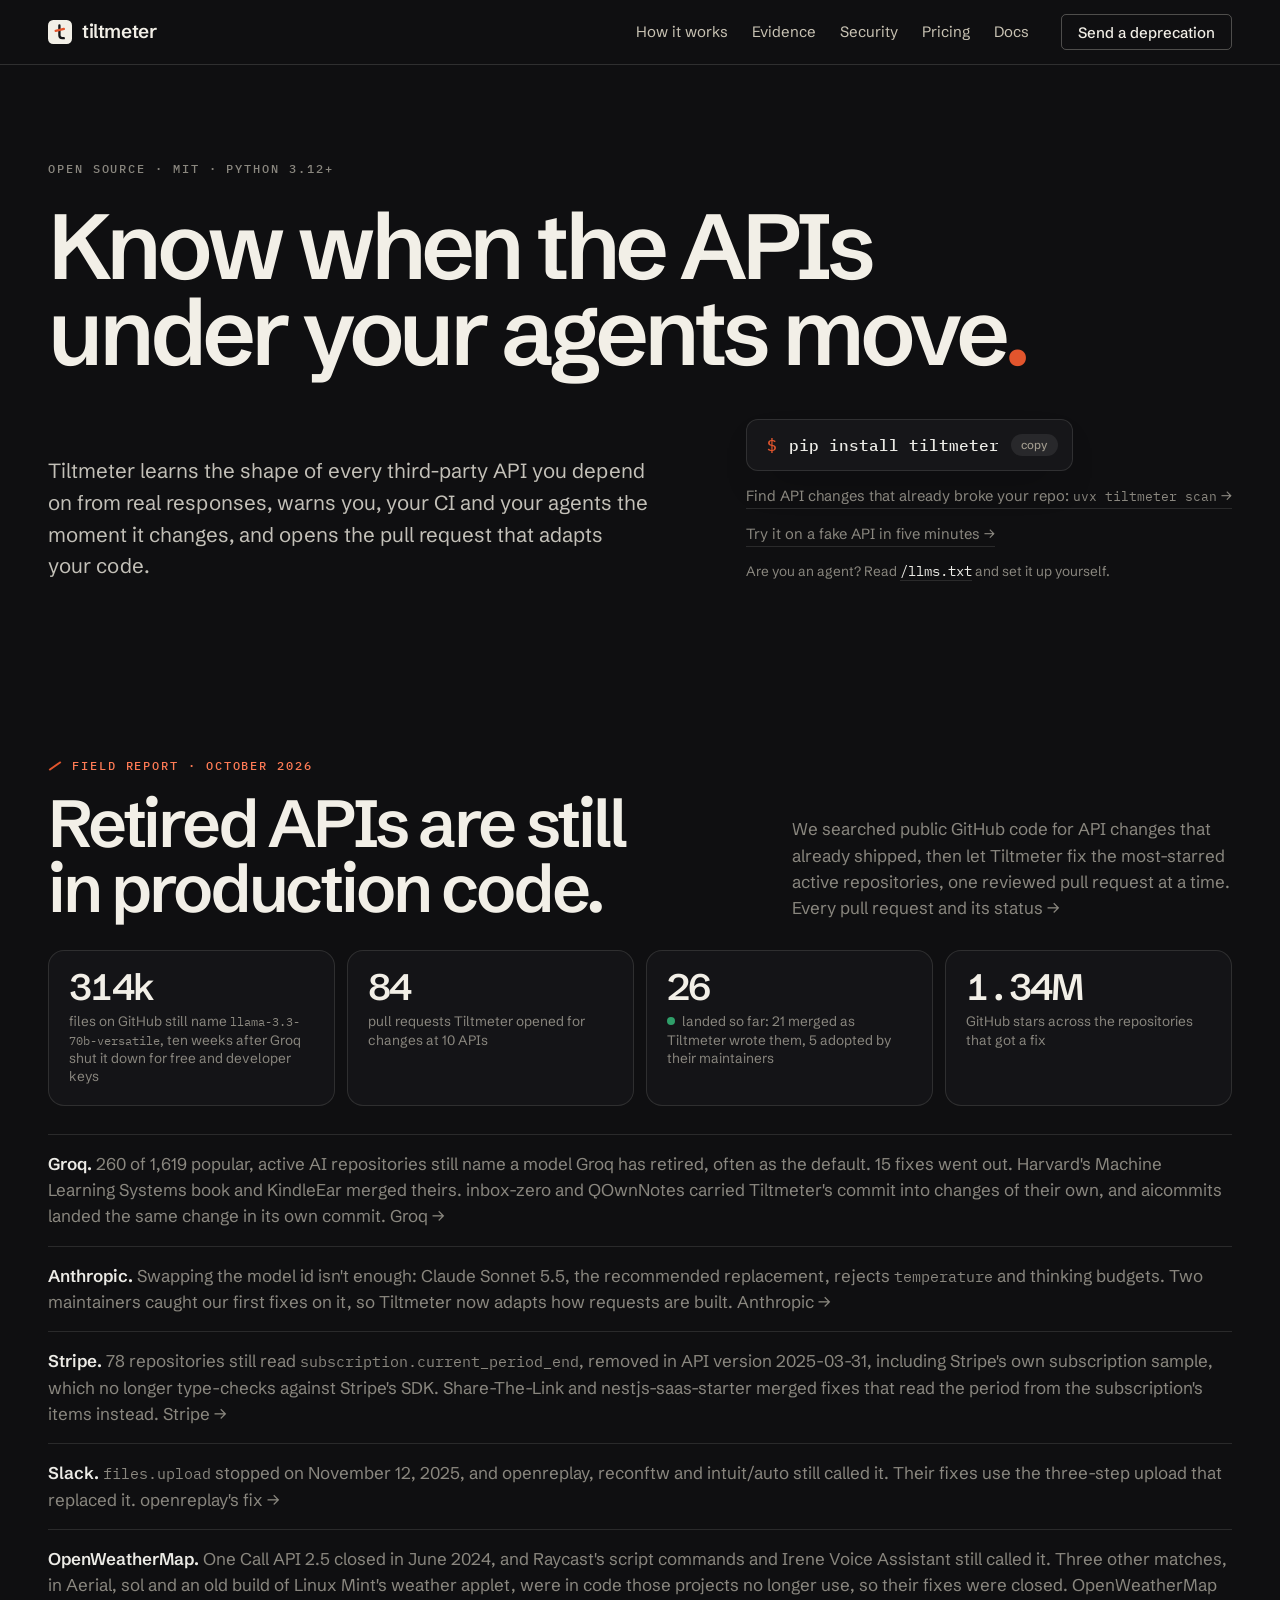
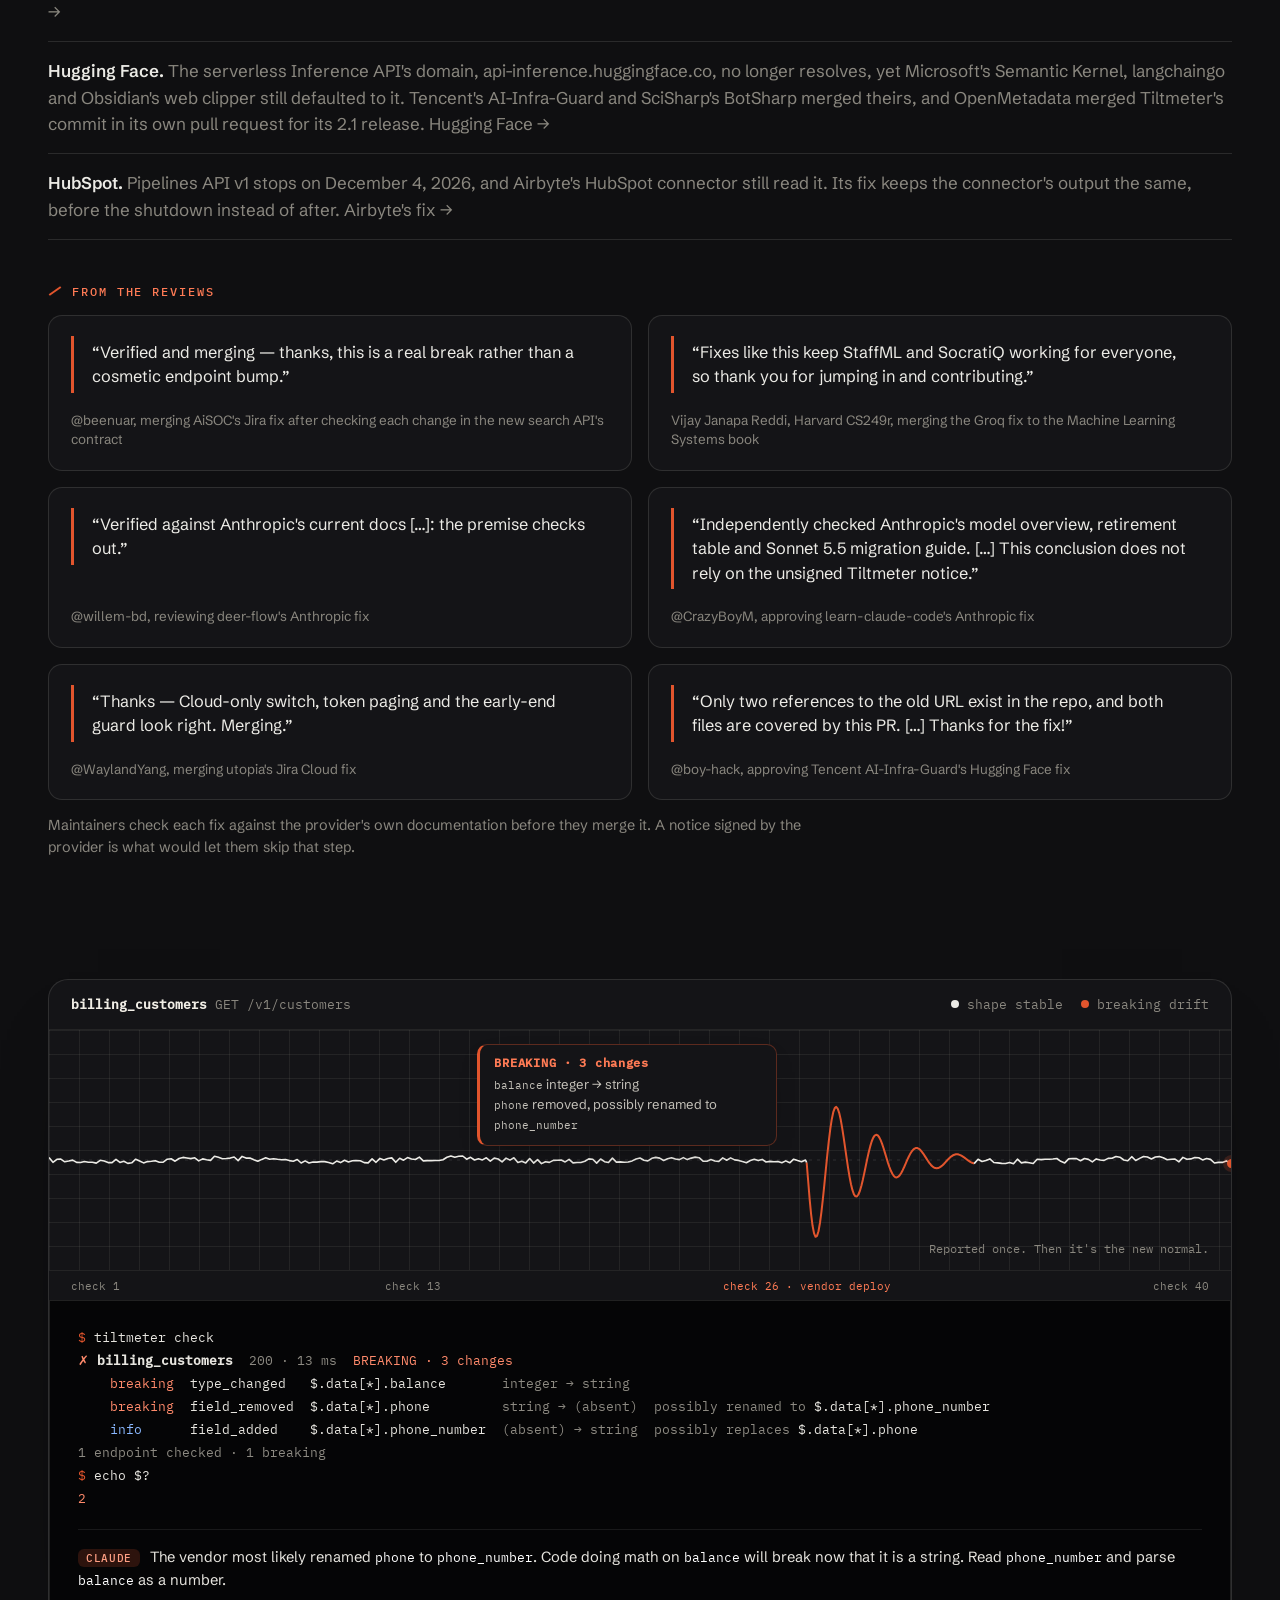
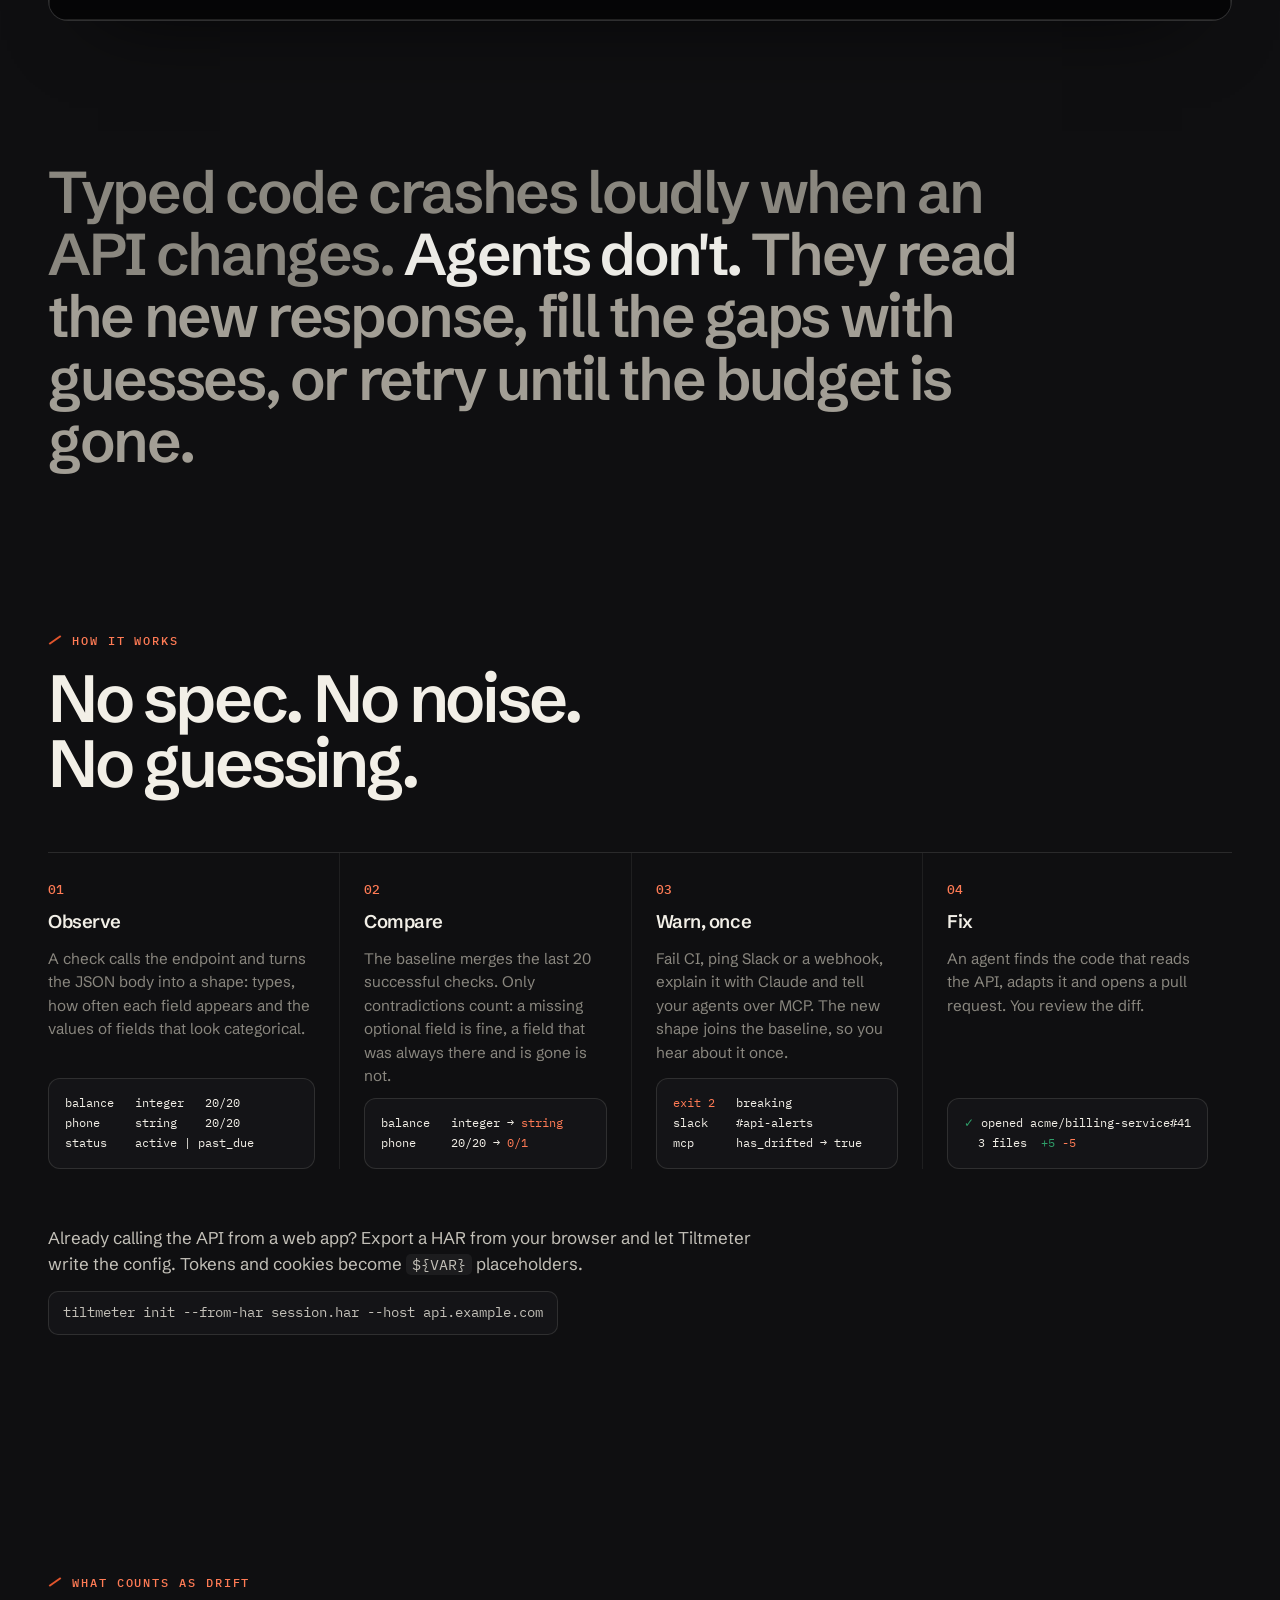
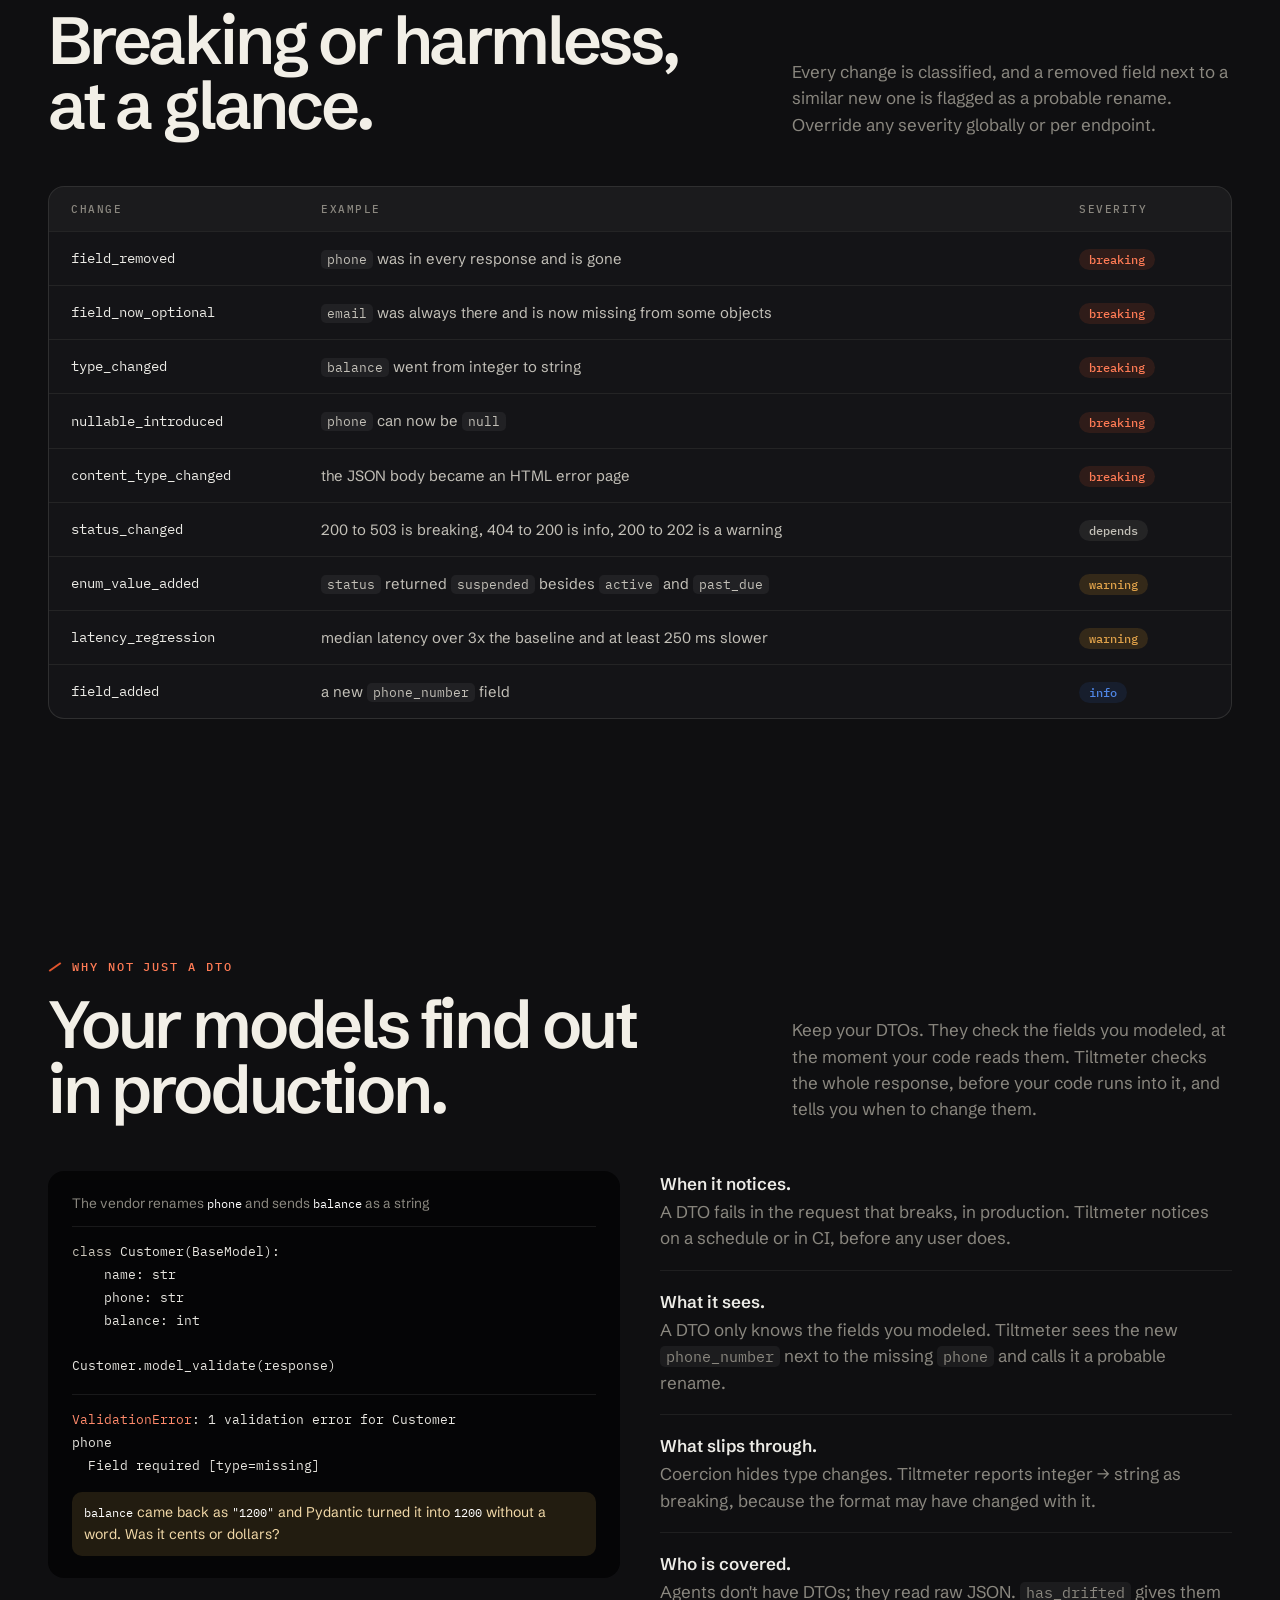
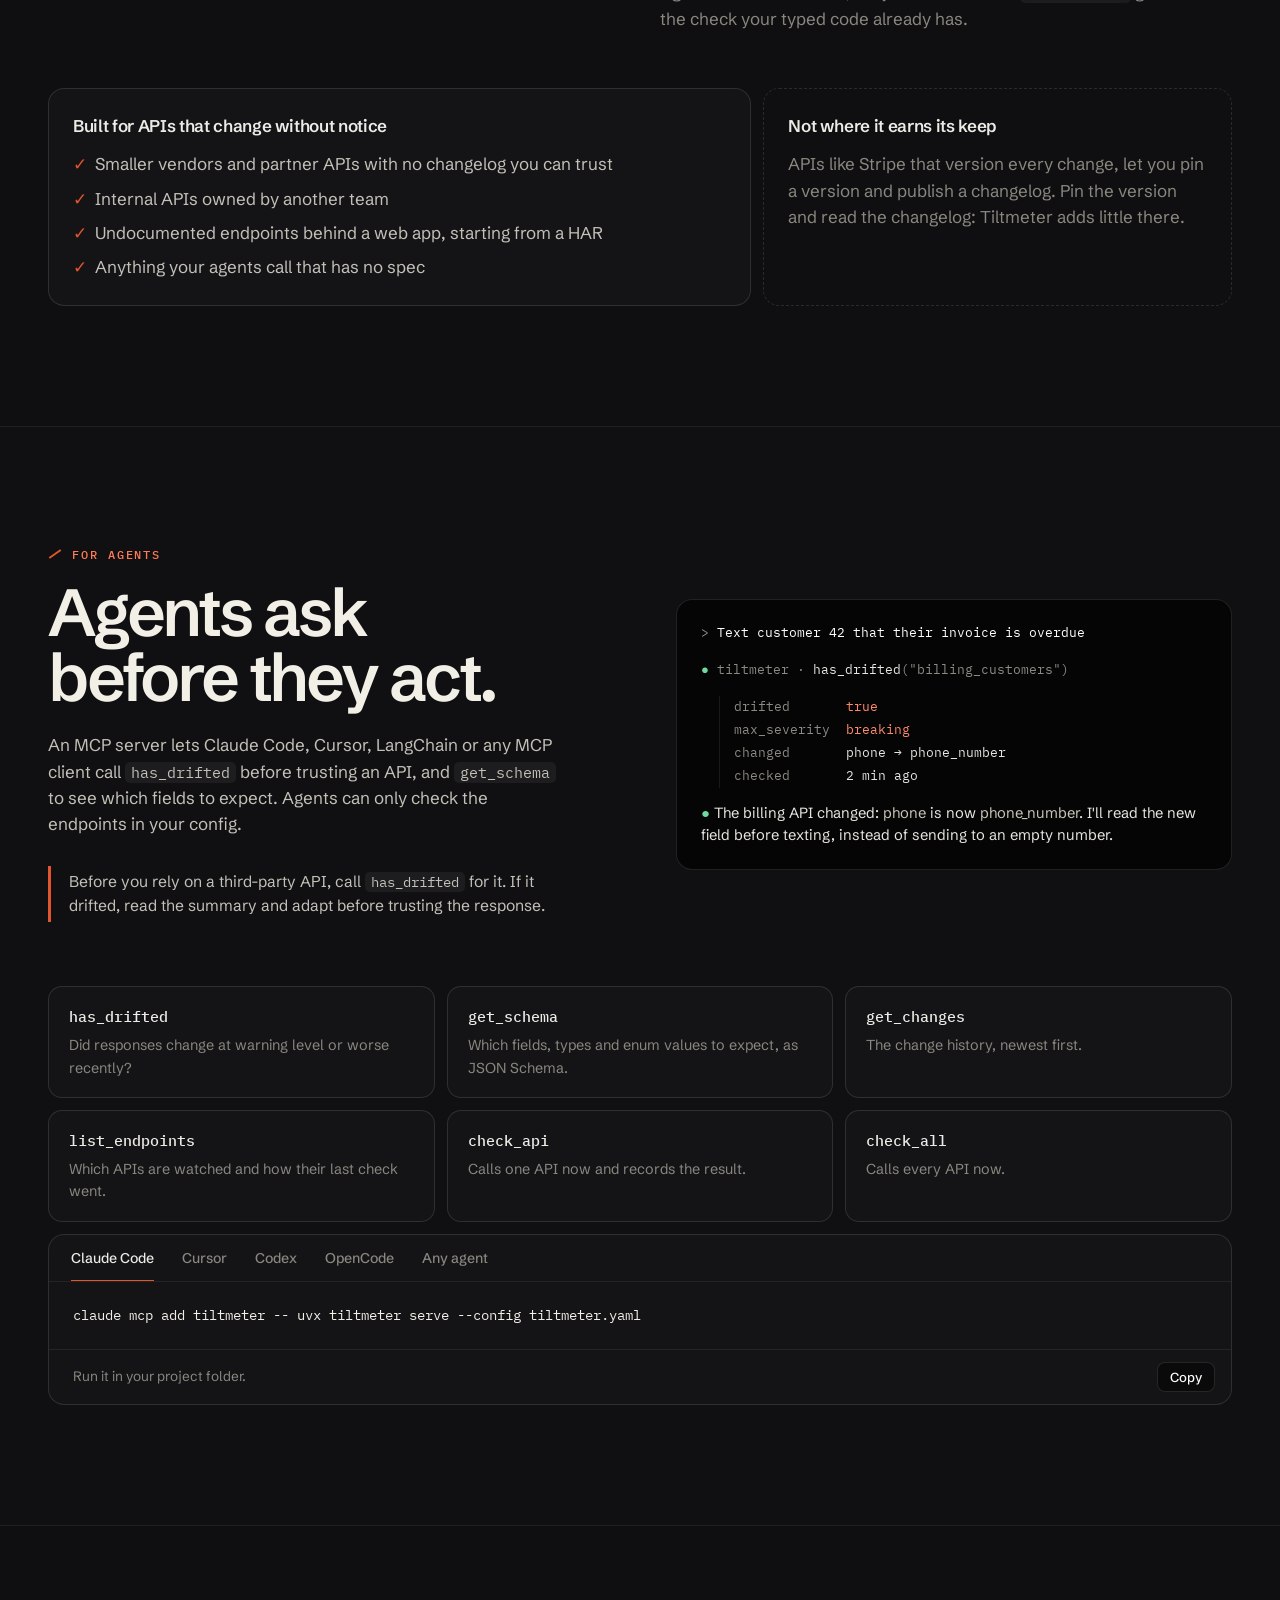
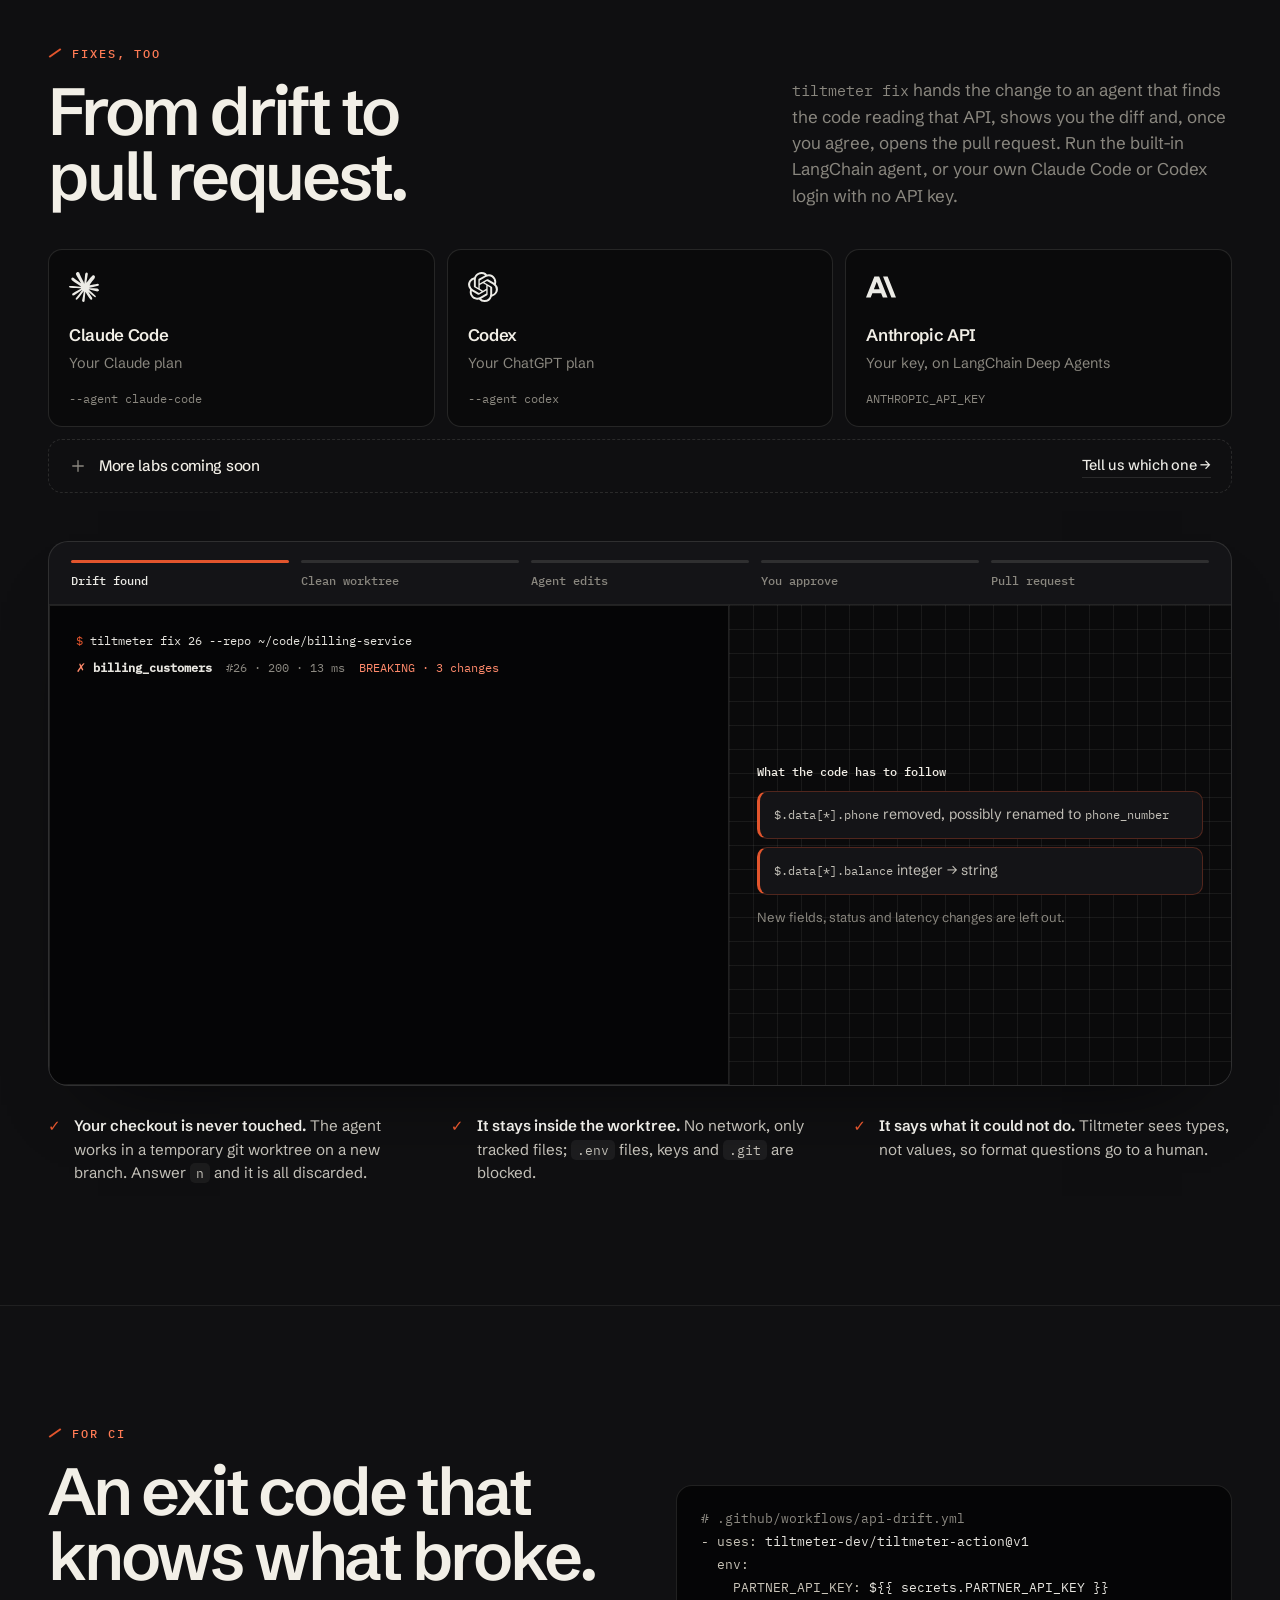
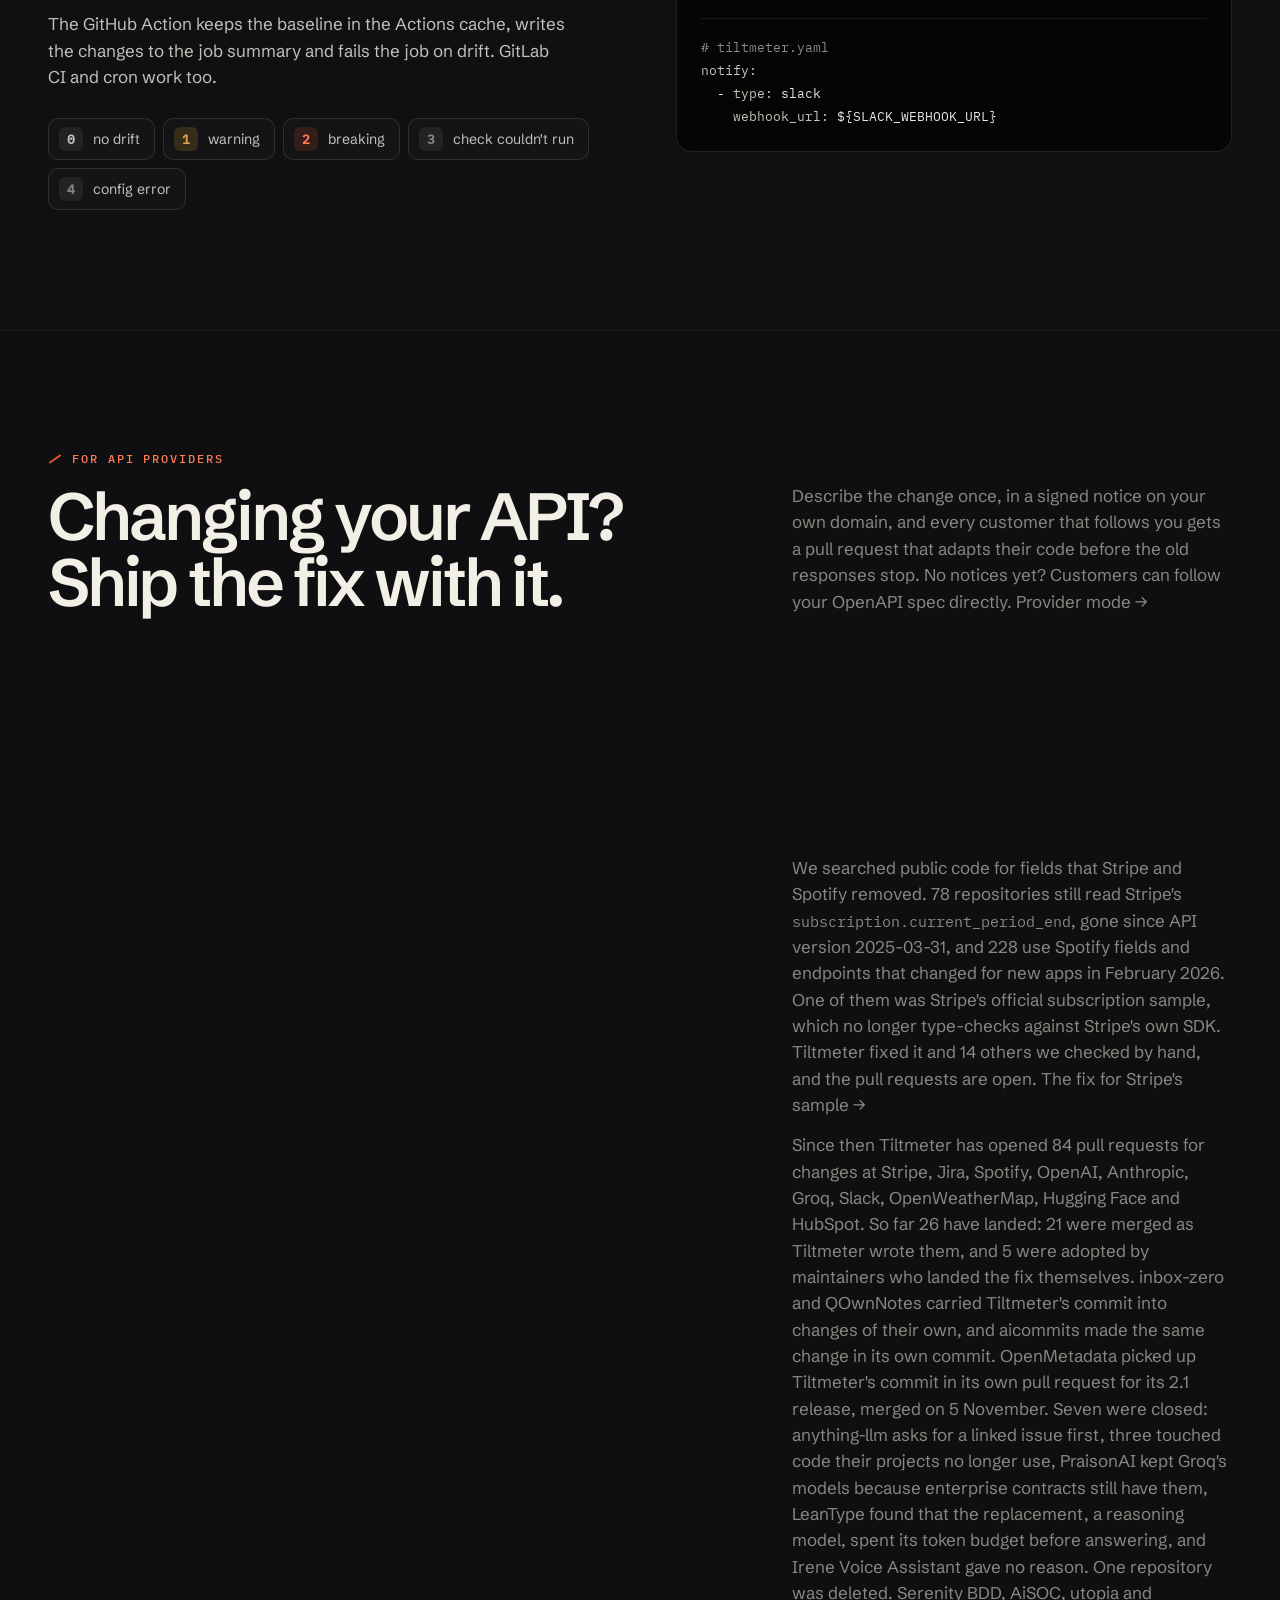
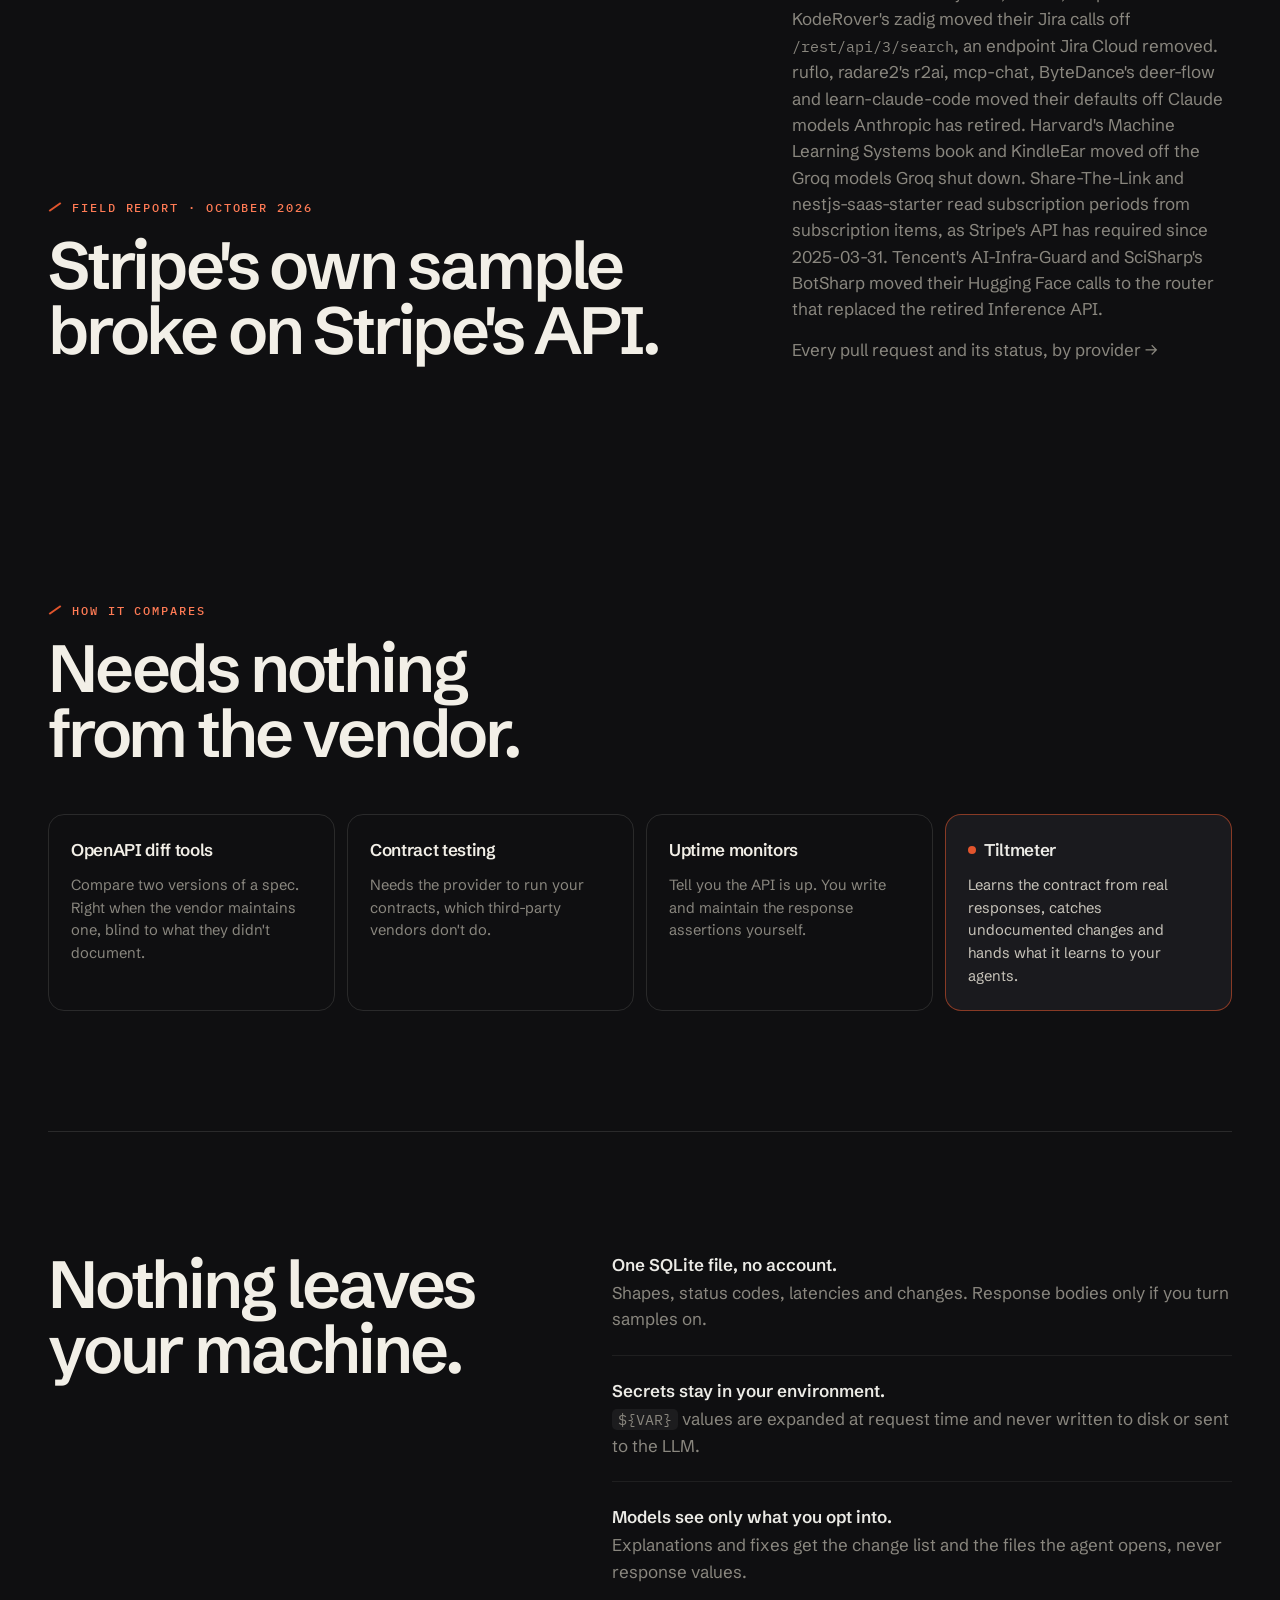
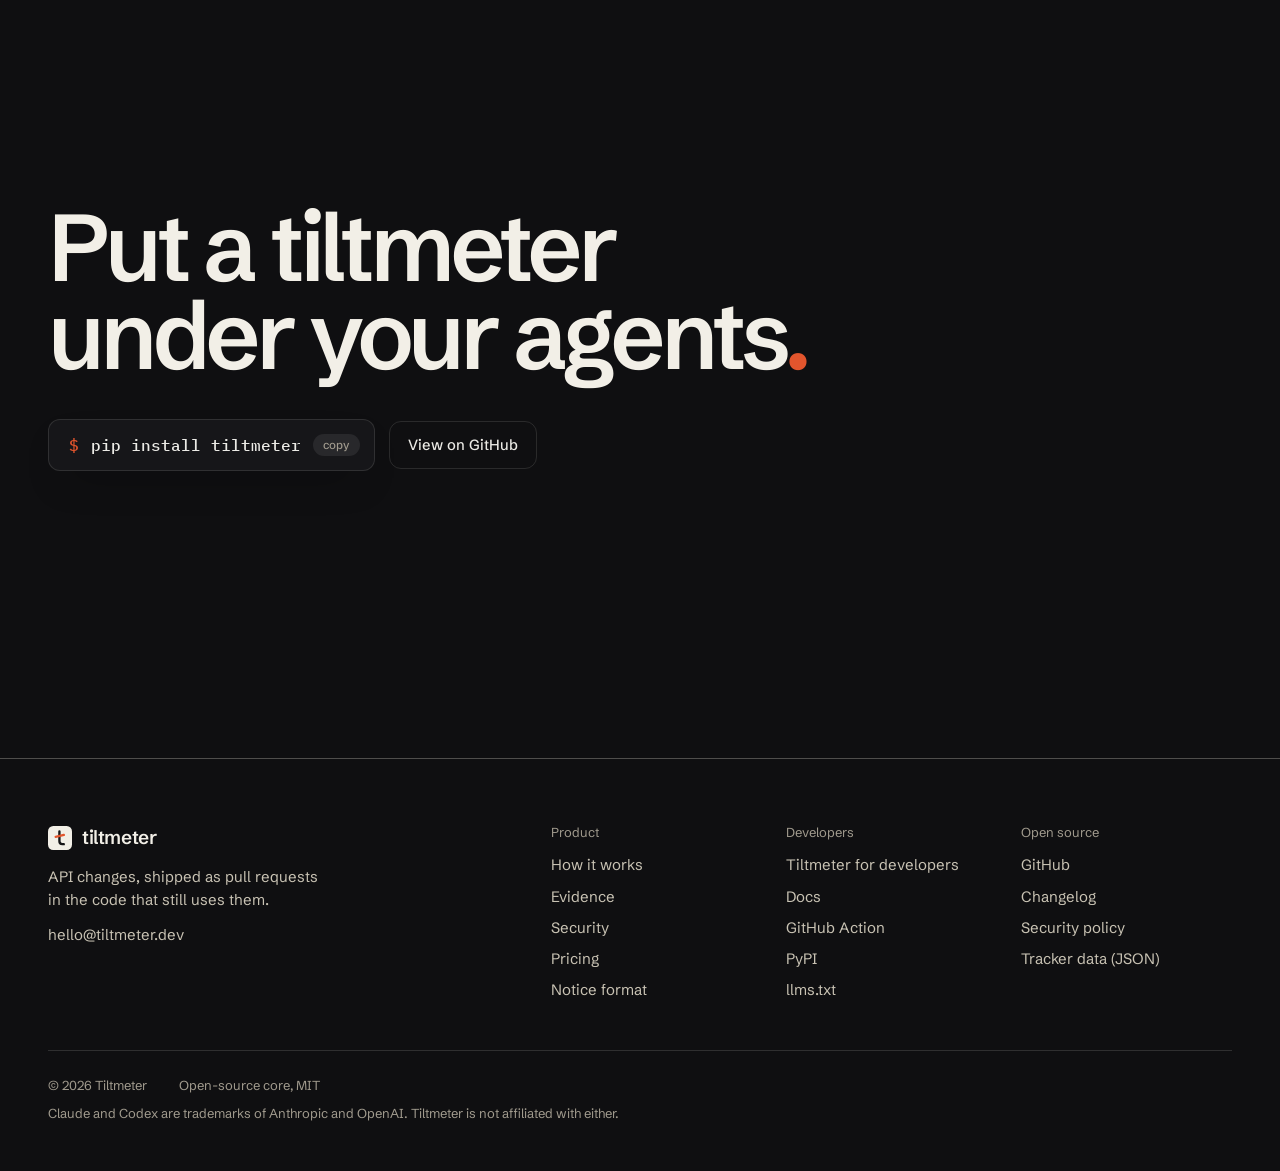
==== commit 37740ef0: "Refresh the migration tracker" ====
--- a/developers/index.html
+++ b/developers/index.html
@@ -80,7 +80,7 @@
         <div class="stat"><dt>files on GitHub still name <code>llama-3.3-70b-versatile</code>, ten weeks after Groq shut it down for free and developer keys</dt><dd>314k</dd></div>
         <div class="stat"><dt>pull requests Tiltmeter opened for changes at 10 APIs</dt><dd data-tracker="opened">84</dd></div>
         <div class="stat merged"><dt>landed so far: <span data-tracker="merged">21</span> merged as Tiltmeter wrote them, <span data-tracker="adopted">5</span> adopted by their maintainers</dt><dd data-tracker="landed">26</dd></div>
-        <div class="stat"><dt>GitHub stars across the repositories that got a fix</dt><dd data-tracker="stars-short">1.33M</dd></div>
+        <div class="stat"><dt>GitHub stars across the repositories that got a fix</dt><dd data-tracker="stars-short">1.34M</dd></div>
       </dl>
       <ul class="findings">
         <li><b>Groq.</b> 260 of 1,619 popular, active AI repositories still name a model Groq has retired, often as the default. 15 fixes went out. Harvard's Machine Learning Systems book and KindleEar merged theirs. inbox-zero and QOwnNotes carried Tiltmeter's commit into changes of their own, and aicommits landed the same change in its own commit. <a href="/migrations/groq/">Groq →</a></li>
